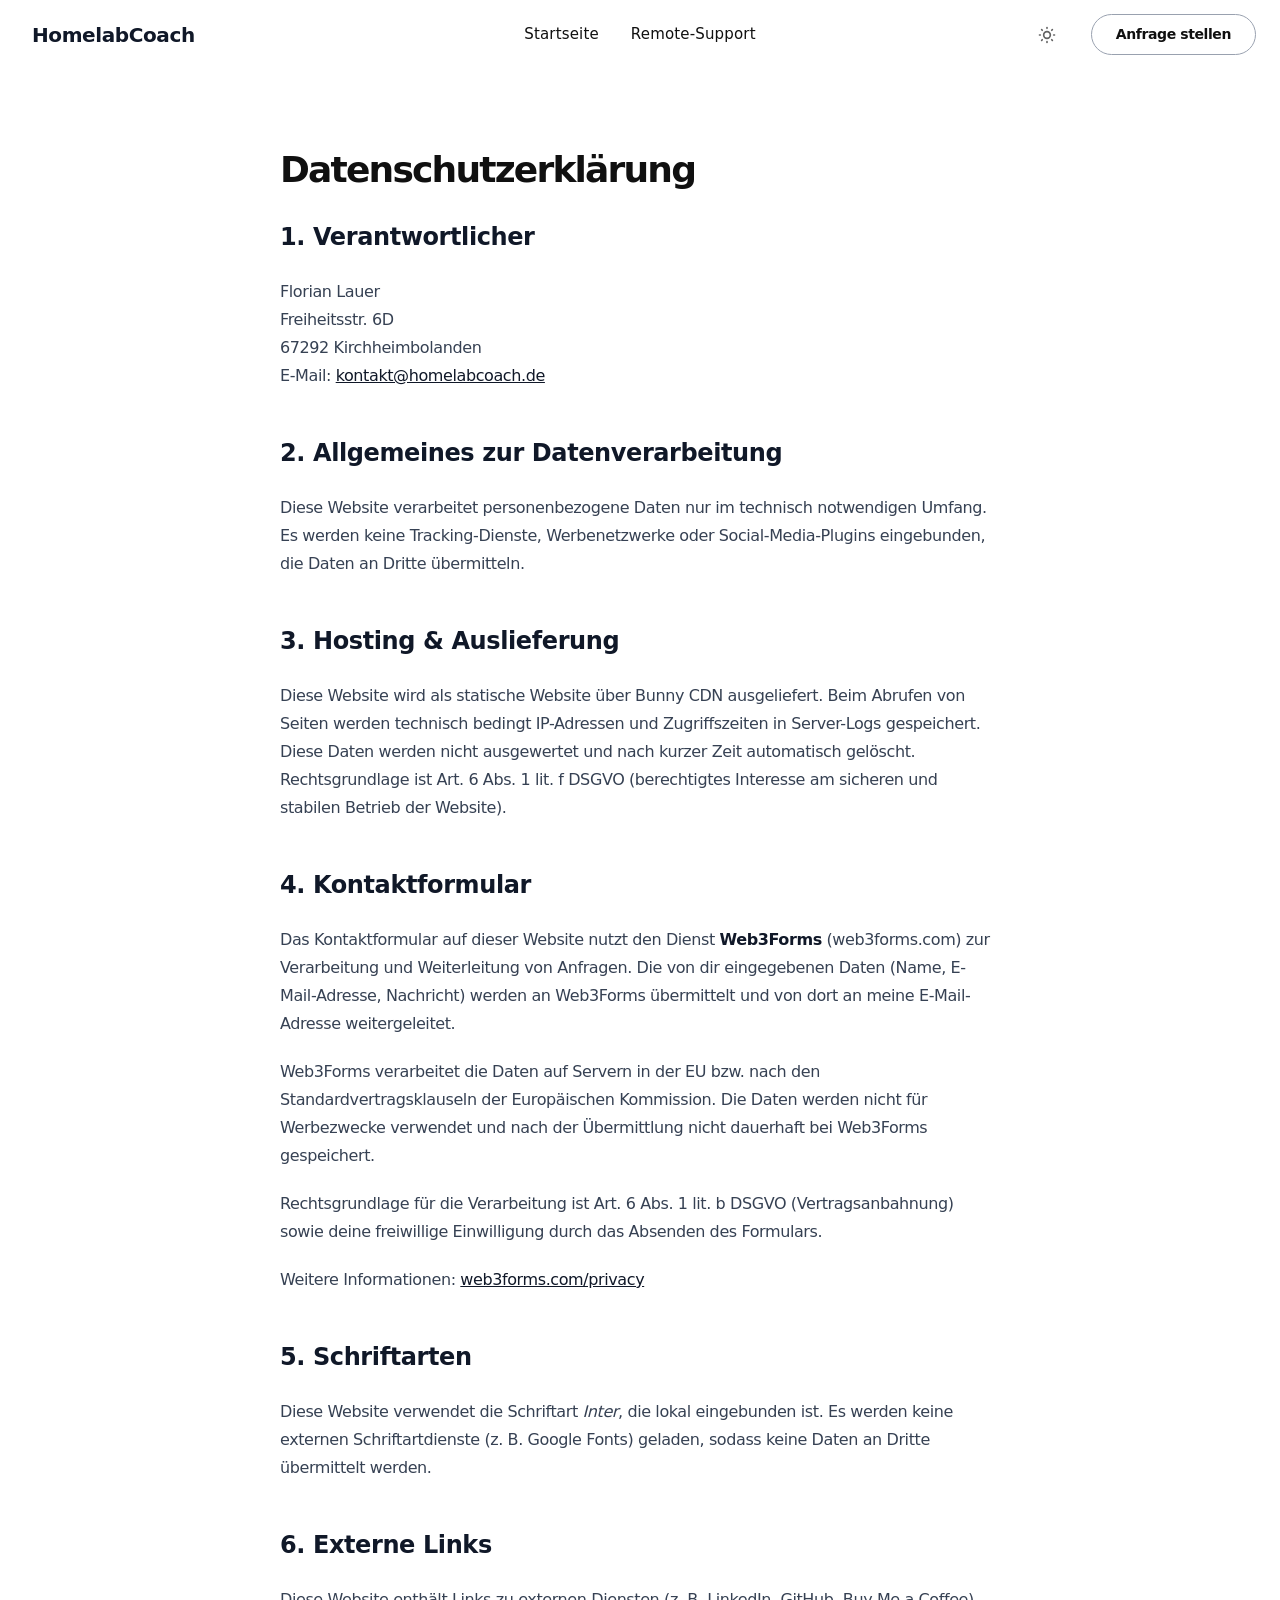
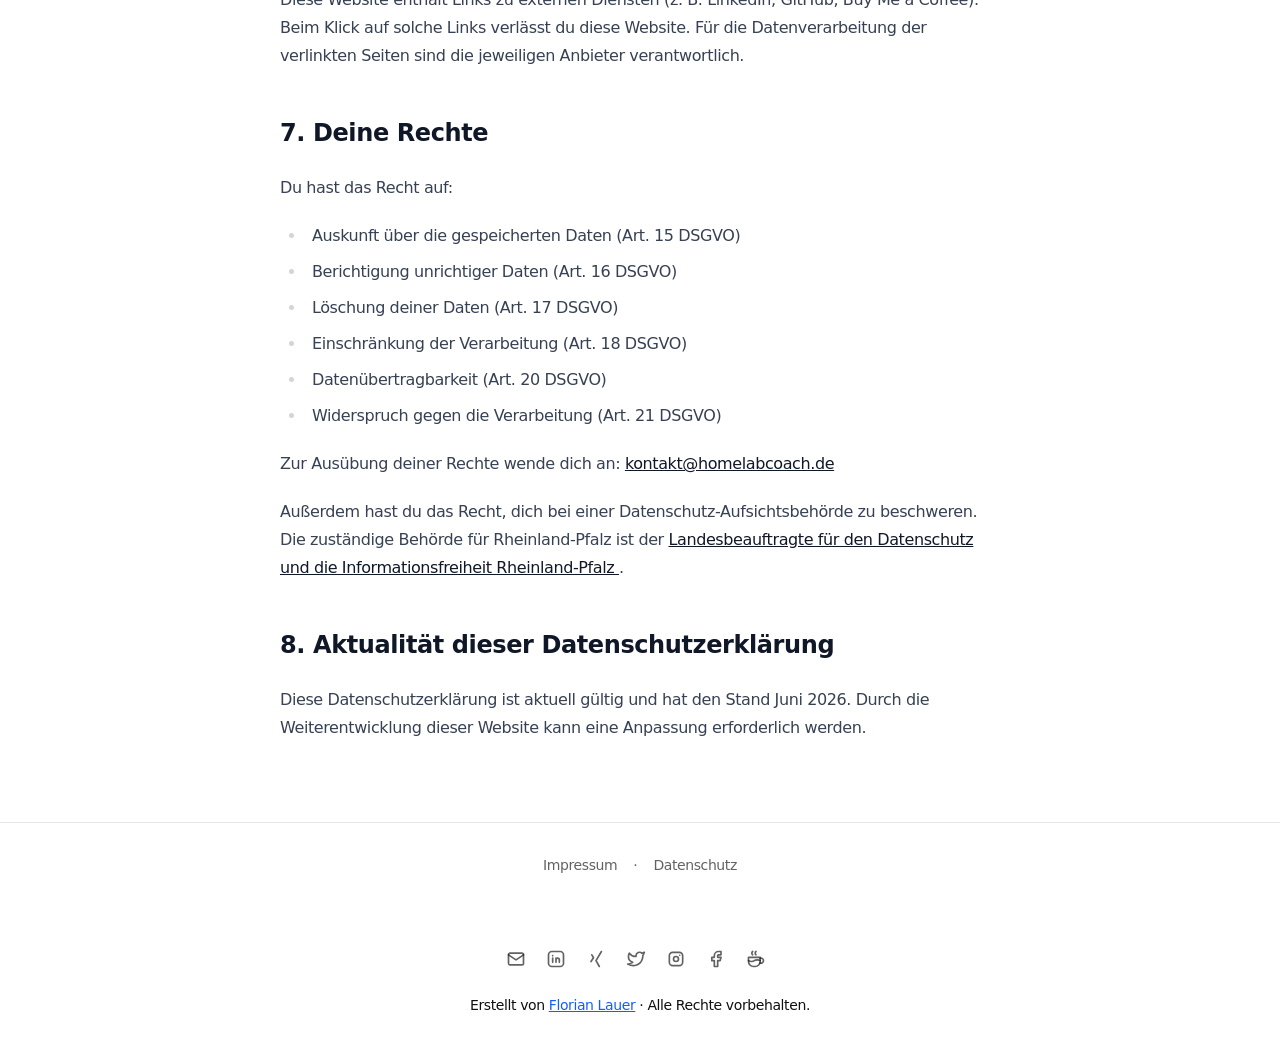
==== datenschutz/index.html @ 447ef3f2 "Preview build 2026-06-27 12:14" ====
<!DOCTYPE html><html class="2xl:text-[20px]" dir="ltr" lang="de"><head><meta charset="UTF-8"><meta content="width=device-width,initial-scale=1" name="viewport"><link href="/sitemap-index.xml" rel="sitemap"><link href="/_astro/favicon.CGiRCjPI.ico" rel="shortcut icon"><link href="/_astro/favicon.vp_fBu0c.svg" rel="icon" type="image/svg+xml"><link href="/_astro/favicon.vp_fBu0c.svg" rel="mask-icon" color="#8D46E7"><link href="/_astro/apple-touch-icon.DHIlG7dp.png" rel="apple-touch-icon" sizes="180x180"><style>:root{--cc-font-family:'Inter Variable',sans-serif;--cc-modal-border-radius:1rem;--cc-btn-border-radius:9999px;--cc-bg:#ffffff;--cc-primary-color:#111827;--cc-secondary-color:#6b7280;--cc-btn-primary-bg:rgb(1 97 239);--cc-btn-primary-color:#ffffff;--cc-btn-primary-border-color:rgb(1 97 239);--cc-btn-primary-hover-bg:rgb(1 78 190);--cc-btn-primary-hover-color:#ffffff;--cc-btn-primary-hover-border-color:rgb(1 78 190);--cc-separator-border-color:#e5e7eb;--cc-footer-bg:#f9fafb;--cc-footer-border-color:#e5e7eb}#cc-main.cc--darkmode{--cc-bg:rgb(15 23 42);--cc-primary-color:rgb(229 236 246);--cc-secondary-color:rgb(148 163 184);--cc-btn-primary-bg:rgb(1 97 239);--cc-btn-primary-color:#ffffff;--cc-btn-primary-border-color:rgb(1 97 239);--cc-btn-primary-hover-bg:rgb(1 78 190);--cc-btn-primary-hover-color:#ffffff;--cc-btn-primary-hover-border-color:rgb(1 78 190);--cc-separator-border-color:rgb(255 255 255 / 8%);--cc-footer-bg:rgb(9 15 29);--cc-footer-border-color:rgb(255 255 255 / 8%);--cc-footer-color:rgb(148 163 184)}#cc-main .cm{box-shadow:0 4px 32px rgb(0 0 0 / 20%);border:1px solid var(--cc-separator-border-color)}#cc-main .cm__title{font-weight:600;font-size:1rem}#cc-main .cm__desc{font-size:.875rem;line-height:1.6}#cc-main .cm__btn{font-weight:500;font-size:.875rem}:root{--aw-font-sans:'Inter Variable';--aw-font-serif:'Inter Variable';--aw-font-heading:'Inter Variable';--aw-color-primary:rgb(1 97 239);--aw-color-secondary:rgb(1 84 207);--aw-color-accent:rgb(109 40 217);--aw-color-text-heading:rgb(0 0 0);--aw-color-text-default:rgb(16 16 16);--aw-color-text-muted:rgb(16 16 16 / 66%);--aw-color-bg-page:rgb(255 255 255);--aw-color-bg-page-dark:rgb(3 6 32)}.dark{--aw-font-sans:'Inter Variable';--aw-font-serif:'Inter Variable';--aw-font-heading:'Inter Variable';--aw-color-primary:rgb(1 97 239);--aw-color-secondary:rgb(1 84 207);--aw-color-accent:rgb(109 40 217);--aw-color-text-heading:rgb(247, 248, 248);--aw-color-text-default:rgb(229 236 246);--aw-color-text-muted:rgb(229 236 246 / 66%);--aw-color-bg-page:rgb(3 6 32)}</style><script>!function(){const e="system";function t(e){"dark"===e?document.documentElement.classList.add("dark"):document.documentElement.classList.remove("dark");const t=document.querySelectorAll("[data-aw-toggle-color-scheme] > input");t&&t.length&&t.forEach(t=>{t.checked="dark"!==e})}e&&e.endsWith(":only")||(localStorage.theme,0)?t(e.replace(":only","")):"dark"===localStorage.theme||!("theme"in localStorage)&&window.matchMedia("(prefers-color-scheme: dark)").matches?t("dark"):t("light")}()</script><title>Datenschutzerklärung — HomelabCoach</title><link href="https://www.homelabcoach.de/datenschutz" rel="canonical"><meta content="Homelab-Beratung für Privatpersonen: Planung, Einrichtung und Problemlösung für dein privates Homelab – strukturiert, verständlich und ohne unnötigen Aufwand." name="description"><meta content="noindex, nofollow" name="robots"><meta content="Datenschutzerklärung" property="og:title"><meta content="website" property="og:type"><meta content="https://www.homelabcoach.de/_astro/default.CZ816Hke_Z20CwEO.jpg" property="og:image"><meta content="https://www.homelabcoach.de/datenschutz" property="og:url"><meta content="Homelab-Beratung für Privatpersonen: Planung, Einrichtung und Problemlösung für dein privates Homelab – strukturiert, verständlich und ohne unnötigen Aufwand." property="og:description"><meta content="de" property="og:locale"><meta content="HomelabCoach" property="og:site_name"><meta content="https://www.homelabcoach.de/_astro/default.CZ816Hke_Z20CwEO.jpg" property="og:image:url"><meta content="1200" property="og:image:width"><meta content="626" property="og:image:height"><meta content="Datenschutzerklärung" property="og:image:alt"><meta content="summary_large_image" name="twitter:card"><meta content="@LauerFlorian" name="twitter:site"><meta content="@LauerFlorian" name="twitter:creator"><script data-id id="ga-init">if(document.getElementById("ga-init").dataset.id){var d=document.getElementById("ga-init").dataset.id;window.dataLayer=window.dataLayer||[],window.gtag=function(){dataLayer.push(arguments)},window.gtag("js",new Date),window.gtag("config",d)}</script><link href="https://images.unsplash.com" rel="preconnect"><script type="text/plain" src="https://cloud.umami.is/script.js" data-category="analytics" data-website-id="YOUR_WEBSITE_ID" defer="defer"></script><meta content="true" name="astro-view-transitions-enabled"><meta content="swap" name="astro-view-transitions-fallback"><script type="module" src="/_astro/ClientRouter.astro_astro_type_script_index_0_lang.CAqDO0tx.js"></script><link href="/_astro/Layout.DCi9Wy-g.css" rel="stylesheet"><script type="module" src="/_astro/page.JYoqAuaC.js"></script></head><body class="antialiased bg-page text-default tracking-tight"><script type="module">function t(){const t=document.getElementById("cc-main");if(!t)return;const e=document.documentElement.classList.contains("dark");t.classList.toggle("cc--darkmode",e)}const c=new MutationObserver(t);c.observe(document.documentElement,{attributes:!0,attributeFilter:["class"]}),document.addEventListener("DOMContentLoaded",t)</script><header class="w-full mx-auto border-b border-gray-50/0 ease-in-out flex-none sticky top-0 transition-[opacity] z-40" data-aw-sticky-header="true" id="header"><div class="absolute inset-0"></div><div class="w-full mx-auto max-w-7xl md:grid md:grid-cols-3 md:items-center md:px-6 px-3 py-3 relative text-default"><div class="flex justify-between"><a href="/" class="items-center flex"><span class="dark:text-white font-bold md:text-xl ml-2 rtl:ml-0 rtl:mr-2 self-center text-2xl text-gray-900 whitespace-nowrap">HomelabCoach</span></a><div class="items-center flex md:hidden"><button aria-label="Toggle Menu" class="items-center flex flex-col cursor-pointer group h-12 justify-center rounded w-12" type="button" data-aw-toggle-menu><span class="sr-only">Toggle Menu</span> <span class="transition bg-black dark:bg-white duration-200 ease h-0.5 my-1 opacity-80 rounded-full transform w-6 group-[.expanded]:rotate-45 group-[.expanded]:translate-y-2.5" aria-hidden="true"></span> <span class="transition bg-black dark:bg-white duration-200 ease h-0.5 my-1 opacity-80 rounded-full transform w-6 group-[.expanded]:opacity-0" aria-hidden="true"></span> <span class="transition bg-black dark:bg-white duration-200 ease h-0.5 my-1 opacity-80 rounded-full transform w-6 group-[.expanded]:-rotate-45 group-[.expanded]:-translate-y-2.5" aria-hidden="true"></span></button></div></div><nav aria-label="Main navigation" class="items-center md:w-auto w-full hidden md:flex md:justify-self-center md:mx-5 md:overflow-visible overflow-x-hidden overflow-y-auto text-default"><ul class="flex flex-col font-medium md:flex-row md:justify-center md:self-center md:text-[0.9375rem] md:w-auto text-xl tracking-[0.01rem] w-full"><li class><a href="/" class="items-center flex dark:hover:text-white hover:text-link px-4 py-3 whitespace-nowrap">Startseite</a></li><li class><a href="/remotesupport" class="items-center flex dark:hover:text-white hover:text-link px-4 py-3 whitespace-nowrap">Remote-Support</a></li></ul></nav><div class="items-center md:w-auto w-full hidden md:flex bottom-0 fixed justify-end left-0 md:justify-self-end md:mb-0 md:p-0 md:self-center md:static p-3 rtl:left-auto rtl:right-0"><div class="items-center flex justify-between md:w-auto w-full"><div class="flex"><button aria-label="Toggle between Dark and Light mode" class="items-center dark:focus:ring-gray-700 dark:hover:bg-gray-700 dark:text-gray-400 focus:outline-none focus:ring-4 focus:ring-gray-200 hover:bg-gray-100 inline-flex p-2.5 rounded-lg text-muted text-sm" type="button" data-aw-toggle-color-scheme><svg class="w-6 h-6 md:h-5 md:inline-block md:w-5" data-icon="tabler:sun" height="1em" width="1em"><symbol id="ai:tabler:sun" viewBox="0 0 24 24"><path d="M8 12a4 4 0 1 0 8 0a4 4 0 1 0-8 0m-5 0h1m8-9v1m8 8h1m-9 8v1M5.6 5.6l.7.7m12.1-.7l-.7.7m0 11.4l.7.7m-12.1-.7l-.7.7" fill="none" stroke="currentColor" stroke-linecap="round" stroke-linejoin="round" stroke-width="2"/></symbol><use href="#ai:tabler:sun"></use></svg></button></div><span class="ml-4 rtl:ml-0 rtl:mr-4"><a href="/form" class="ml-2 btn-secondary font-semibold md:px-6 px-5.5 py-2.5 shadow-none text-sm w-auto">Anfrage stellen</a></span></div></div></div></header><main><section class="md:py-20 py-16"><div class="mx-auto px-4 sm:px-6 max-w-3xl"><h1 class="dark:text-white font-bold font-heading leading-tighter mb-8 text-4xl tracking-tighter">Datenschutzerklärung</h1><div class="dark:prose-invert max-w-none prose"><h2>1. Verantwortlicher</h2><p>Florian Lauer<br>Freiheitsstr. 6D<br>67292 Kirchheimbolanden<br>E-Mail: <a href="mailto:kontakt@homelabcoach.de">kontakt@homelabcoach.de</a></p><h2>2. Allgemeines zur Datenverarbeitung</h2><p>Diese Website verarbeitet personenbezogene Daten nur im technisch notwendigen Umfang. Es werden keine Tracking-Dienste, Werbenetzwerke oder Social-Media-Plugins eingebunden, die Daten an Dritte übermitteln.</p><h2>3. Hosting & Auslieferung</h2><p>Diese Website wird als statische Website über Bunny CDN ausgeliefert. Beim Abrufen von Seiten werden technisch bedingt IP-Adressen und Zugriffszeiten in Server-Logs gespeichert. Diese Daten werden nicht ausgewertet und nach kurzer Zeit automatisch gelöscht. Rechtsgrundlage ist Art. 6 Abs. 1 lit. f DSGVO (berechtigtes Interesse am sicheren und stabilen Betrieb der Website).</p><h2>4. Kontaktformular</h2><p>Das Kontaktformular auf dieser Website nutzt den Dienst <strong>Web3Forms</strong> (web3forms.com) zur Verarbeitung und Weiterleitung von Anfragen. Die von dir eingegebenen Daten (Name, E-Mail-Adresse, Nachricht) werden an Web3Forms übermittelt und von dort an meine E-Mail-Adresse weitergeleitet.</p><p>Web3Forms verarbeitet die Daten auf Servern in der EU bzw. nach den Standardvertragsklauseln der Europäischen Kommission. Die Daten werden nicht für Werbezwecke verwendet und nach der Übermittlung nicht dauerhaft bei Web3Forms gespeichert.</p><p>Rechtsgrundlage für die Verarbeitung ist Art. 6 Abs. 1 lit. b DSGVO (Vertragsanbahnung) sowie deine freiwillige Einwilligung durch das Absenden des Formulars.</p><p>Weitere Informationen: <a href="https://web3forms.com/privacy" rel="noopener" target="_blank">web3forms.com/privacy</a></p><h2>5. Schriftarten</h2><p>Diese Website verwendet die Schriftart <em>Inter</em>, die lokal eingebunden ist. Es werden keine externen Schriftartdienste (z. B. Google Fonts) geladen, sodass keine Daten an Dritte übermittelt werden.</p><h2>6. Externe Links</h2><p>Diese Website enthält Links zu externen Diensten (z. B. LinkedIn, GitHub, Buy Me a Coffee). Beim Klick auf solche Links verlässt du diese Website. Für die Datenverarbeitung der verlinkten Seiten sind die jeweiligen Anbieter verantwortlich.</p><h2>7. Deine Rechte</h2><p>Du hast das Recht auf:</p><ul><li>Auskunft über die gespeicherten Daten (Art. 15 DSGVO)</li><li>Berichtigung unrichtiger Daten (Art. 16 DSGVO)</li><li>Löschung deiner Daten (Art. 17 DSGVO)</li><li>Einschränkung der Verarbeitung (Art. 18 DSGVO)</li><li>Datenübertragbarkeit (Art. 20 DSGVO)</li><li>Widerspruch gegen die Verarbeitung (Art. 21 DSGVO)</li></ul><p>Zur Ausübung deiner Rechte wende dich an: <a href="mailto:kontakt@homelabcoach.de">kontakt@homelabcoach.de</a></p><p>Außerdem hast du das Recht, dich bei einer Datenschutz-Aufsichtsbehörde zu beschweren. Die zuständige Behörde für Rheinland-Pfalz ist der <a href="https://www.datenschutz.rlp.de" rel="noopener" target="_blank">Landesbeauftragte für den Datenschutz und die Informationsfreiheit Rheinland-Pfalz </a>.</p><h2>8. Aktualität dieser Datenschutzerklärung</h2><p>Diese Datenschutzerklärung ist aktuell gültig und hat den Stand Juni 2026. Durch die Weiterentwicklung dieser Website kann eine Anpassung erforderlich werden.</p></div></div></section></main><footer class="border-gray-200 border-t dark:border-slate-800 not-prose relative"><div class="absolute inset-0 dark:bg-dark pointer-events-none" aria-hidden="true"></div><div class="mx-auto max-w-7xl relative dark:text-slate-300 intersect-no-queue intersect-once intersect-quarter motion-safe:md:intersect:animate-fade motion-safe:md:opacity-0 px-4 sm:px-6"><div class="flex gap-4 justify-center py-8 text-sm"><a href="/impressum" class="text-muted dark:text-gray-400 duration-150 ease-in-out hover:text-gray-700 hover:underline transition">Impressum</a> <span class="text-muted">·</span><a href="/datenschutz" class="text-muted dark:text-gray-400 duration-150 ease-in-out hover:text-gray-700 hover:underline transition">Datenschutz</a></div><div class="items-center flex flex-col gap-4 md:py-8 py-6"><ul class="flex -ml-2"><li><a href="mailto:kontakt@homelabcoach.de" class="items-center dark:focus:ring-gray-700 dark:hover:bg-gray-700 dark:text-gray-400 focus:outline-none focus:ring-4 focus:ring-gray-200 hover:bg-gray-100 inline-flex p-2.5 rounded-lg text-muted text-sm" aria-label="E-Mail"><svg class="h-5 w-5" data-icon="tabler:mail" height="1em" width="1em"><symbol id="ai:tabler:mail" viewBox="0 0 24 24"><g fill="none" stroke="currentColor" stroke-linecap="round" stroke-linejoin="round" stroke-width="2"><path d="M3 7a2 2 0 0 1 2-2h14a2 2 0 0 1 2 2v10a2 2 0 0 1-2 2H5a2 2 0 0 1-2-2z"/><path d="m3 7l9 6l9-6"/></g></symbol><use href="#ai:tabler:mail"></use></svg></a></li><li><a href="https://www.linkedin.com/in/florian-lauer-549368309/" class="items-center dark:focus:ring-gray-700 dark:hover:bg-gray-700 dark:text-gray-400 focus:outline-none focus:ring-4 focus:ring-gray-200 hover:bg-gray-100 inline-flex p-2.5 rounded-lg text-muted text-sm" aria-label="LinkedIn"><svg class="h-5 w-5" data-icon="tabler:brand-linkedin" height="1em" width="1em"><symbol id="ai:tabler:brand-linkedin" viewBox="0 0 24 24"><g fill="none" stroke="currentColor" stroke-linecap="round" stroke-linejoin="round" stroke-width="2"><path d="M8 11v5m0-8v.01M12 16v-5m4 5v-3a2 2 0 1 0-4 0"/><path d="M3 7a4 4 0 0 1 4-4h10a4 4 0 0 1 4 4v10a4 4 0 0 1-4 4H7a4 4 0 0 1-4-4z"/></g></symbol><use href="#ai:tabler:brand-linkedin"></use></svg></a></li><li><a href="https://www.xing.com/profile/Florian_Lauer5" class="items-center dark:focus:ring-gray-700 dark:hover:bg-gray-700 dark:text-gray-400 focus:outline-none focus:ring-4 focus:ring-gray-200 hover:bg-gray-100 inline-flex p-2.5 rounded-lg text-muted text-sm" aria-label="XING"><svg class="h-5 w-5" data-icon="tabler:brand-xing" height="1em" width="1em"><symbol id="ai:tabler:brand-xing" viewBox="0 0 24 24"><path d="m16 21l-4-7l6.5-11M7 7l2 3.5L6 15" fill="none" stroke="currentColor" stroke-linecap="round" stroke-linejoin="round" stroke-width="2"/></symbol><use href="#ai:tabler:brand-xing"></use></svg></a></li><li><a href="https://twitter.com/LauerFlorian" class="items-center dark:focus:ring-gray-700 dark:hover:bg-gray-700 dark:text-gray-400 focus:outline-none focus:ring-4 focus:ring-gray-200 hover:bg-gray-100 inline-flex p-2.5 rounded-lg text-muted text-sm" aria-label="Twitter"><svg class="h-5 w-5" data-icon="tabler:brand-twitter" height="1em" width="1em"><symbol id="ai:tabler:brand-twitter" viewBox="0 0 24 24"><path d="M22 4.01c-1 .49-1.98.689-3 .99c-1.121-1.265-2.783-1.335-4.38-.737S11.977 6.323 12 8v1c-3.245.083-6.135-1.395-8-4c0 0-4.182 7.433 4 11c-1.872 1.247-3.739 2.088-6 2c3.308 1.803 6.913 2.423 10.034 1.517c3.58-1.04 6.522-3.723 7.651-7.742a13.8 13.8 0 0 0 .497-3.753c0-.249 1.51-2.772 1.818-4.013z" fill="none" stroke="currentColor" stroke-linecap="round" stroke-linejoin="round" stroke-width="2"/></symbol><use href="#ai:tabler:brand-twitter"></use></svg></a></li><li><a href="https://www.instagram.com/flo_lauer/" class="items-center dark:focus:ring-gray-700 dark:hover:bg-gray-700 dark:text-gray-400 focus:outline-none focus:ring-4 focus:ring-gray-200 hover:bg-gray-100 inline-flex p-2.5 rounded-lg text-muted text-sm" aria-label="Instagram"><svg class="h-5 w-5" data-icon="tabler:brand-instagram" height="1em" width="1em"><symbol id="ai:tabler:brand-instagram" viewBox="0 0 24 24"><g fill="none" stroke="currentColor" stroke-linecap="round" stroke-linejoin="round" stroke-width="2"><path d="M4 8a4 4 0 0 1 4-4h8a4 4 0 0 1 4 4v8a4 4 0 0 1-4 4H8a4 4 0 0 1-4-4z"/><path d="M9 12a3 3 0 1 0 6 0a3 3 0 0 0-6 0m7.5-4.5v.01"/></g></symbol><use href="#ai:tabler:brand-instagram"></use></svg></a></li><li><a href="https://www.facebook.com/Flo.Lauer/" class="items-center dark:focus:ring-gray-700 dark:hover:bg-gray-700 dark:text-gray-400 focus:outline-none focus:ring-4 focus:ring-gray-200 hover:bg-gray-100 inline-flex p-2.5 rounded-lg text-muted text-sm" aria-label="Facebook"><svg class="h-5 w-5" data-icon="tabler:brand-facebook" height="1em" width="1em"><symbol id="ai:tabler:brand-facebook" viewBox="0 0 24 24"><path d="M7 10v4h3v7h4v-7h3l1-4h-4V8a1 1 0 0 1 1-1h3V3h-3a5 5 0 0 0-5 5v2z" fill="none" stroke="currentColor" stroke-linecap="round" stroke-linejoin="round" stroke-width="2"/></symbol><use href="#ai:tabler:brand-facebook"></use></svg></a></li><li><a href="https://www.buymeacoffee.com/florianlauer" class="items-center dark:focus:ring-gray-700 dark:hover:bg-gray-700 dark:text-gray-400 focus:outline-none focus:ring-4 focus:ring-gray-200 hover:bg-gray-100 inline-flex p-2.5 rounded-lg text-muted text-sm" aria-label="Buy me a Coffee"><svg class="h-5 w-5" data-icon="tabler:coffee" height="1em" width="1em"><symbol id="ai:tabler:coffee" viewBox="0 0 24 24"><g fill="none" stroke="currentColor" stroke-linecap="round" stroke-linejoin="round" stroke-width="2"><path d="M3 14c.83.642 2.077 1.017 3.5 1c1.423.017 2.67-.358 3.5-1s2.077-1.017 3.5-1c1.423-.017 2.67.358 3.5 1M8 3a2.4 2.4 0 0 0-1 2a2.4 2.4 0 0 0 1 2m4-4a2.4 2.4 0 0 0-1 2a2.4 2.4 0 0 0 1 2"/><path d="M3 10h14v5a6 6 0 0 1-6 6H9a6 6 0 0 1-6-6z"/><path d="M16.746 16.726a3 3 0 1 0 .252-5.555"/></g></symbol><use href="#ai:tabler:coffee"></use></svg></a></li></ul><div class="dark:text-muted text-center text-sm">Erstellt von <a href="https://www.laitco.de" class="dark:text-muted text-blue-600 underline" rel="noopener" target="_blank">Florian Lauer</a> · Alle Rechte vorbehalten.</div></div></div></footer><script>!function(){const e="system";if(window.basic_script)return;function t(e){"dark"===e?document.documentElement.classList.add("dark"):document.documentElement.classList.remove("dark")}window.basic_script=!0;const a=function(){e&&e.endsWith(":only")||(localStorage.theme,0)?t(e.replace(":only","")):"dark"===localStorage.theme||!("theme"in localStorage)&&window.matchMedia("(prefers-color-scheme: dark)").matches?t("dark"):t("light")};function d(e,t,a){const d="string"==typeof e?document.querySelectorAll(e):e;d&&d.length&&d.forEach(e=>{e.addEventListener(t,t=>a(t,e),!1)})}a();const o=function(){let t=window.scrollY,a=!0;d("#header nav","click",function(){document.querySelector("[data-aw-toggle-menu]")?.classList.remove("expanded"),document.body.classList.remove("overflow-hidden"),document.getElementById("header")?.classList.remove("h-screen"),document.getElementById("header")?.classList.remove("expanded"),document.getElementById("header")?.classList.remove("bg-page"),document.querySelector("#header nav")?.classList.add("hidden"),document.querySelector("#header > div > div:last-child")?.classList.add("hidden")}),d("[data-aw-toggle-menu]","click",function(e,t){t.classList.toggle("expanded"),document.body.classList.toggle("overflow-hidden"),document.getElementById("header")?.classList.toggle("h-screen"),document.getElementById("header")?.classList.toggle("expanded"),document.getElementById("header")?.classList.toggle("bg-page"),document.querySelector("#header nav")?.classList.toggle("hidden"),document.querySelector("#header > div > div:last-child")?.classList.toggle("hidden")}),d("[data-aw-toggle-color-scheme]","click",function(){e.endsWith(":only")||(Observer.removeAnimationDelay(),document.documentElement.classList.toggle("dark"),localStorage.theme=document.documentElement.classList.contains("dark")?"dark":"light")}),d("[data-aw-social-share]","click",function(e,t){const a=t.getAttribute("data-aw-social-share"),d=encodeURIComponent(t.getAttribute("data-aw-url")),o=encodeURIComponent(t.getAttribute("data-aw-text"));let n;switch(a){case"facebook":n=`https://www.facebook.com/sharer.php?u=${d}`;break;case"twitter":n=`https://twitter.com/intent/tweet?url=${d}&text=${o}`;break;case"linkedin":n=`https://www.linkedin.com/shareArticle?mini=true&url=${d}&title=${o}`;break;case"whatsapp":n=`https://wa.me/?text=${o}%20${d}`;break;case"mail":n=`mailto:?subject=%22${o}%22&body=${o}%20${d}`;break;default:return}const c=document.createElement("a");c.target="_blank",c.href=n,c.click()});function o(){const e=document.querySelector("#header[data-aw-sticky-header]");e&&(t>60&&!e.classList.contains("scroll")?e.classList.add("scroll"):t<=60&&e.classList.contains("scroll")&&e.classList.remove("scroll"),a=!1)}window.matchMedia("(max-width: 767px)").addEventListener("change",function(){document.querySelector("[data-aw-toggle-menu]")?.classList.remove("expanded"),document.body.classList.remove("overflow-hidden"),document.getElementById("header")?.classList.remove("h-screen"),document.getElementById("header")?.classList.remove("expanded"),document.getElementById("header")?.classList.remove("bg-page"),document.querySelector("#header nav")?.classList.add("hidden"),document.querySelector("#header > div > div:last-child")?.classList.add("hidden")}),o(),d([document],"scroll",function(){t=window.scrollY,a||(window.requestAnimationFrame(()=>{o()}),a=!0)})},n=function(){document.documentElement.classList.add("motion-safe:scroll-smooth");const e=document.querySelector("[data-aw-toggle-menu]");e&&e.classList.remove("expanded"),document.body.classList.remove("overflow-hidden"),document.getElementById("header")?.classList.remove("h-screen"),document.getElementById("header")?.classList.remove("expanded"),document.querySelector("#header nav")?.classList.add("hidden")};window.onload=o,window.onpageshow=n,document.addEventListener("astro:after-swap",()=>{a(),o(),n()})}()</script><script>const Observer={observer:null,delayBetweenAnimations:100,animationCounter:0,elements:null,start(t){this.observer&&this.observer.disconnect(),this.animationCounter=0;this.elements=Array.from(document.querySelectorAll(['[class*=" intersect:"]','[class*=":intersect:"]','[class^="intersect:"]','[class="intersect"]','[class*=" intersect "]','[class^="intersect "]','[class$=" intersect"]'].join(",")));if(this.elements.forEach(t=>{var e;t.setAttribute("no-intersect",""),t._intersectionThreshold=(e=t).classList.contains("intersect-full")?.99:e.classList.contains("intersect-half")?.5:e.classList.contains("intersect-quarter")?.25:0}),t){const t=window.innerHeight;this.elements.forEach(e=>{const s=e.getBoundingClientRect();s.top<t&&s.bottom>0&&(e.removeAttribute("no-intersect"),e.setAttribute("data-animated","true"),e.style.animationDuration="0s")})}this.observer=new IntersectionObserver(t=>{t.forEach(t=>{requestAnimationFrame(()=>{const e=t.target,s=t.intersectionRatio,n=e._intersectionThreshold;if(e.classList.contains("intersect-no-queue"))t.isIntersecting?(e.removeAttribute("no-intersect"),e.classList.contains("intersect-once")&&this.observer.unobserve(e)):e.setAttribute("no-intersect","");else if(s>=n){if(!e.hasAttribute("data-animated")){e.removeAttribute("no-intersect"),e.setAttribute("data-animated","true"),e.style.animationDuration="";const t=this.animationCounter*this.delayBetweenAnimations;this.animationCounter++,e.style.transitionDelay=`${t}ms`,e.style.animationDelay=`${t}ms`,e.classList.contains("intersect-once")&&this.observer.unobserve(e)}}else e.setAttribute("no-intersect",""),e.removeAttribute("data-animated"),e.style.transitionDelay="",e.style.animationDelay="",e.style.animationDuration="",this.animationCounter=0})})},{threshold:[0,.25,.5,.99]}),this.elements.forEach(t=>{t.hasAttribute("data-animated")||this.observer.observe(t)})},removeAnimationDelay(){this.elements.forEach(t=>{"true"===t.getAttribute("data-animated")&&(t.style.transitionDelay="",t.style.animationDelay="")})}};Observer.start(!1),document.addEventListener("astro:after-swap",()=>{Observer.start(!0)})</script></body></html>
---- _astro/Layout.DCi9Wy-g.css ----
#cc-main{background:0 0;color:var(--cc-primary-color);font-family:var(--cc-font-family);font-size:16px;font-weight:400;-webkit-font-smoothing:antialiased;-moz-osx-font-smoothing:grayscale;line-height:1.15;position:relative;text-rendering:optimizeLegibility;-webkit-text-size-adjust:100%;position:fixed;z-index:var(--cc-z-index)}#cc-main :after,#cc-main :before,#cc-main a,#cc-main button,#cc-main div,#cc-main h2,#cc-main input,#cc-main p,#cc-main span{all:unset;box-sizing:border-box}#cc-main .pm__badge,#cc-main button{all:initial;box-sizing:border-box;color:unset;visibility:unset}#cc-main .pm__badge,#cc-main a,#cc-main button,#cc-main input{-webkit-appearance:none;appearance:none;cursor:pointer;font-family:inherit;font-size:100%;line-height:normal;margin:0;outline:revert;outline-offset:2px;overflow:hidden}#cc-main table,#cc-main tbody,#cc-main td,#cc-main th,#cc-main thead,#cc-main tr{all:revert;color:inherit;font-family:inherit;font-size:inherit;font-weight:inherit}:root{--cc-font-family:-apple-system,BlinkMacSystemFont,"Segoe UI",Roboto,Helvetica,Arial,sans-serif,"Apple Color Emoji","Segoe UI Emoji","Segoe UI Symbol";--cc-modal-border-radius:.5rem;--cc-btn-border-radius:.4rem;--cc-modal-transition-duration:.25s;--cc-link-color:var(--cc-btn-primary-bg);--cc-modal-margin:1rem;--cc-z-index:2147483647;--cc-bg:#fff;--cc-primary-color:#2c2f31;--cc-secondary-color:#5e6266;--cc-btn-primary-bg:#30363c;--cc-btn-primary-color:#fff;--cc-btn-primary-border-color:var(--cc-btn-primary-bg);--cc-btn-primary-hover-bg:#000;--cc-btn-primary-hover-color:#fff;--cc-btn-primary-hover-border-color:var(--cc-btn-primary-hover-bg);--cc-btn-secondary-bg:#eaeff2;--cc-btn-secondary-color:var(--cc-primary-color);--cc-btn-secondary-border-color:var(--cc-btn-secondary-bg);--cc-btn-secondary-hover-bg:#d4dae0;--cc-btn-secondary-hover-color:#000;--cc-btn-secondary-hover-border-color:#d4dae0;--cc-separator-border-color:#f0f4f7;--cc-toggle-on-bg:var(--cc-btn-primary-bg);--cc-toggle-off-bg:#667481;--cc-toggle-on-knob-bg:#fff;--cc-toggle-off-knob-bg:var(--cc-toggle-on-knob-bg);--cc-toggle-enabled-icon-color:var(--cc-bg);--cc-toggle-disabled-icon-color:var(--cc-bg);--cc-toggle-readonly-bg:#d5dee2;--cc-toggle-readonly-knob-bg:#fff;--cc-toggle-readonly-knob-icon-color:var(--cc-toggle-readonly-bg);--cc-section-category-border:var(--cc-cookie-category-block-bg);--cc-cookie-category-block-bg:#f0f4f7;--cc-cookie-category-block-border:#f0f4f7;--cc-cookie-category-block-hover-bg:#e9eff4;--cc-cookie-category-block-hover-border:#e9eff4;--cc-cookie-category-expanded-block-bg:transparent;--cc-cookie-category-expanded-block-hover-bg:#dee4e9;--cc-overlay-bg:rgba(0,0,0,.65);--cc-webkit-scrollbar-bg:var(--cc-section-category-border);--cc-webkit-scrollbar-hover-bg:var(--cc-btn-primary-hover-bg);--cc-footer-bg:var(--cc-btn-secondary-bg);--cc-footer-color:var(--cc-secondary-color);--cc-footer-border-color:#e4eaed;--cc-pm-toggle-border-radius:4em}#cc-main.cc--rtl{direction:rtl}#cc-main .cm__title,#cc-main a,#cc-main b,#cc-main em,#cc-main strong{font-weight:600}#cc-main button>span{pointer-events:none}#cc-main .cc__link,#cc-main a{background-image:linear-gradient(currentColor,currentColor);background-position:0 100%;background-repeat:no-repeat;background-size:0 1px;font-weight:600;position:relative;transition:background-size .25s,color .25s ease}#cc-main .cc__link:hover,#cc-main a:hover{background-size:100% 1px;color:var(--cc-primary-color)}#cc-main .cc__link{color:var(--cc-link-color)}#cc-main .cm__desc,#cc-main .pm__body{overscroll-behavior:auto contain;scrollbar-width:thin}@media screen and (min-width:640px){#cc-main ::-webkit-scrollbar,#cc-main ::-webkit-scrollbar-thumb,#cc-main ::-webkit-scrollbar-track{all:revert}#cc-main ::-webkit-scrollbar-thumb{-webkit-background-clip:padding-box;background-clip:padding-box;background:var(--cc-toggle-readonly-bg);border:.25rem solid var(--cc-bg);border-radius:1rem}#cc-main ::-webkit-scrollbar-thumb:hover{background:var(--cc-toggle-off-bg)}#cc-main ::-webkit-scrollbar{background:0 0;width:12px}}html.disable--interaction.show--consent,html.disable--interaction.show--consent body{height:auto!important;overflow:hidden!important}@media (prefers-reduced-motion){#cc-main{--cc-modal-transition-duration:0s}}.cc--darkmode{--cc-bg:#161a1c;--cc-primary-color:#ebf3f6;--cc-secondary-color:#aebbc5;--cc-btn-primary-bg:#c2d0e0;--cc-btn-primary-color:var(--cc-bg);--cc-btn-primary-border-color:var(--cc-btn-primary-bg);--cc-btn-primary-hover-bg:#98a7b6;--cc-btn-primary-hover-color:#000;--cc-btn-primary-hover-border-color:var(--cc-btn-primary-hover-bg);--cc-btn-secondary-bg:#242c31;--cc-btn-secondary-color:var(--cc-primary-color);--cc-btn-secondary-border-color:var(--cc-btn-secondary-bg);--cc-btn-secondary-hover-bg:#353d43;--cc-btn-secondary-hover-color:#fff;--cc-btn-secondary-hover-border-color:var(--cc-btn-secondary-hover-bg);--cc-separator-border-color:#222a30;--cc-toggle-on-bg:var(--cc-btn-primary-bg);--cc-toggle-off-bg:#525f6b;--cc-toggle-on-knob-bg:var(--cc-btn-primary-color);--cc-toggle-off-knob-bg:var(--cc-btn-primary-color);--cc-toggle-enabled-icon-color:var(--cc-btn-primary-color);--cc-toggle-disabled-icon-color:var(--cc-btn-primary-color);--cc-toggle-readonly-bg:#343e45;--cc-toggle-readonly-knob-bg:#5f6b72;--cc-toggle-readonly-knob-icon-color:var(--cc-toggle-readonly-bg);--cc-section-category-border:#1e2428;--cc-cookie-category-block-bg:#1e2428;--cc-cookie-category-block-border:var(--cc-section-category-border);--cc-cookie-category-block-hover-bg:#242c31;--cc-cookie-category-block-hover-border:#232a2f;--cc-cookie-category-expanded-block-bg:transparent;--cc-cookie-category-expanded-block-hover-bg:var(--cc-toggle-readonly-bg);--cc-overlay-bg:rgba(0,0,0,.65);--cc-webkit-scrollbar-bg:var(--cc-section-category-border);--cc-webkit-scrollbar-hover-bg:var(--cc-btn-primary-hover-bg);--cc-footer-bg:#0c0e0f;--cc-footer-color:var(--cc-secondary-color);--cc-footer-border-color:#060809}.cc--darkmode #cc-main{color-scheme:dark}#cc-main .cm{background:var(--cc-bg);border-radius:var(--cc-modal-border-radius);box-shadow:0 .625em 1.875em #0000024d;display:flex;flex-direction:column;max-width:24rem;opacity:0;overflow:hidden;position:fixed;transform:translateY(1.6em);visibility:hidden;z-index:1}#cc-main .cm--top{top:var(--cc-modal-margin)}#cc-main .cm--middle{top:50%;transform:translateY(calc(-50% + 1.6em))}#cc-main .cm--bottom{bottom:var(--cc-modal-margin)}#cc-main .cm--center{left:var(--cc-modal-margin);margin:0 auto;right:var(--cc-modal-margin);width:unset}#cc-main .cm--left{left:var(--cc-modal-margin);margin-right:var(--cc-modal-margin)}#cc-main .cm--right{margin-left:var(--cc-modal-margin);right:var(--cc-modal-margin)}#cc-main .cm__body{display:flex;flex-direction:column;justify-content:space-between;position:relative}#cc-main .cm__btns,#cc-main .cm__links{padding:1rem 1.3rem;width:unset}#cc-main .cm__texts{display:flex;flex:1;flex-direction:column;justify-content:center;padding:1rem 0 0}#cc-main .cm__desc,#cc-main .cm__title{padding:0 1.3rem}#cc-main .cm__title{font-size:1.05em}#cc-main .cm__title+.cm__desc{margin-top:1.1em}#cc-main .cm__desc{color:var(--cc-secondary-color);font-size:.9em;line-height:1.5;max-height:40vh;overflow-x:visible;overflow-y:auto;padding-bottom:1em}#cc-main .cm__btns{border-top:1px solid var(--cc-separator-border-color);display:flex;flex-direction:column;justify-content:center}#cc-main .cm__btn-group{display:grid;grid-auto-columns:minmax(0,1fr)}#cc-main .cm__btn+.cm__btn,#cc-main .cm__btn-group+.cm__btn-group{margin-top:.375rem}#cc-main .cm--flip .cm__btn+.cm__btn,#cc-main .cm--flip .cm__btn-group+.cm__btn-group{margin-bottom:.375rem;margin-top:0}#cc-main .cm--inline .cm__btn+.cm__btn{margin-left:.375rem;margin-top:0}#cc-main .cm--inline.cm--flip .cm__btn+.cm__btn{margin-bottom:0;margin-left:0;margin-right:.375rem}#cc-main .cm--inline.cm--flip .cm__btn-group+.cm__btn-group{margin-bottom:.375rem;margin-right:0}#cc-main .cm--wide .cm__btn+.cm__btn,#cc-main .cm--wide .cm__btn-group+.cm__btn-group{margin-left:.375rem;margin-top:0}#cc-main .cm--wide.cm--flip .cm__btn+.cm__btn,#cc-main .cm--wide.cm--flip .cm__btn-group+.cm__btn-group{margin-bottom:0;margin-right:.375rem}#cc-main .cm--bar:not(.cm--inline) .cm__btn-group--uneven,#cc-main .cm--wide .cm__btn-group--uneven{display:flex;flex:1;justify-content:space-between}#cc-main .cm--bar:not(.cm--inline).cm--flip .cm__btn-group--uneven,#cc-main .cm--wide.cm--flip .cm__btn-group--uneven{flex-direction:row-reverse}#cc-main .cm__btn{background:var(--cc-btn-primary-bg);border:1px solid var(--cc-btn-primary-border-color);border-radius:var(--cc-btn-border-radius);color:var(--cc-btn-primary-color);font-size:.82em;font-weight:600;min-height:42px;padding:.5em 1em;text-align:center}#cc-main .cm__btn:hover{background:var(--cc-btn-primary-hover-bg);border-color:var(--cc-btn-primary-hover-border-color);color:var(--cc-btn-primary-hover-color)}#cc-main .cm__btn--secondary{background:var(--cc-btn-secondary-bg);border-color:var(--cc-btn-secondary-border-color);color:var(--cc-btn-secondary-color)}#cc-main .cm__btn--secondary:hover{background:var(--cc-btn-secondary-hover-bg);border-color:var(--cc-btn-secondary-hover-border-color);color:var(--cc-btn-secondary-hover-color)}#cc-main .cm__btn--close{border-radius:0;border-bottom-left-radius:var(--cc-btn-border-radius);border-right:none;border-top:none;display:none;font-size:1em;height:42px;min-width:auto!important;overflow:hidden;padding:0!important;position:absolute;right:0;top:0;width:42px}#cc-main .cm__btn--close svg{stroke:var(--cc-btn-primary-color);transform:scale(.5);transition:stroke .15s ease}#cc-main .cm__btn--close:hover svg{stroke:var(--cc-btn-primary-hover-color)}#cc-main .cm__btn--close.cm__btn--secondary svg{stroke:var(--cc-btn-secondary-color)}#cc-main .cm__btn--close.cm__btn--secondary:hover svg{stroke:var(--cc-btn-secondary-hover-color)}#cc-main .cm__btn--close+.cm__texts .cm__title{padding-right:3rem}#cc-main .cm--inline .cm__btn-group{grid-auto-flow:column}#cc-main .cm__footer{background:var(--cc-footer-bg);border-top:1px solid var(--cc-footer-border-color);color:var(--cc-footer-color);padding:.4em 0 .5em}#cc-main .cm__links{display:flex;flex-direction:row;padding-bottom:0;padding-top:0}#cc-main .cm__link-group{display:flex;flex-direction:row;font-size:.8em;width:100%}#cc-main .cm__link-group>*+*{margin-left:1.3rem}#cc-main .cm--flip .cm__btn:last-child{grid-row:1}#cc-main .cm--inline.cm--flip .cm__btn:last-child{grid-column:1}#cc-main .cm--box .cm__btn--close{display:block}#cc-main .cm--box.cm--flip .cm__btns{flex-direction:column-reverse}#cc-main .cm--box.cm--wide{max-width:36em}#cc-main .cm--box.cm--wide .cm__btns{flex-direction:row;justify-content:space-between}#cc-main .cm--box.cm--wide .cm__btn-group{grid-auto-flow:column}#cc-main .cm--box.cm--wide .cm__btn{min-width:120px;padding-left:1.8em;padding-right:1.8em}#cc-main .cm--box.cm--wide.cm--flip .cm__btns{flex-direction:row-reverse}#cc-main .cm--box.cm--wide.cm--flip .cm__btn:last-child{grid-column:1}#cc-main .cm--cloud{max-width:54em;width:unset}#cc-main .cm--cloud .cm__body{flex-direction:row}#cc-main .cm--cloud .cm__texts{flex:1}#cc-main .cm--cloud .cm__desc{max-height:9.4em}#cc-main .cm--cloud .cm__btns{border-left:1px solid var(--cc-separator-border-color);border-top:none;max-width:23em}#cc-main .cm--cloud .cm__btn-group{flex-direction:column}#cc-main .cm--cloud .cm__btn{min-width:19em}#cc-main .cm--cloud.cm--flip .cm__btn-group,#cc-main .cm--cloud.cm--flip .cm__btns{flex-direction:column-reverse}#cc-main .cm--cloud.cm--inline .cm__btn-group{flex-direction:row}#cc-main .cm--cloud.cm--inline .cm__btn{min-width:10em}#cc-main .cm--cloud.cm--inline.cm--flip .cm__btn-group{flex-direction:row-reverse}#cc-main .cm--bar{border-radius:0;left:0;margin:0;max-width:unset;opacity:1;right:0;transform:translateY(0);width:100vw;--cc-modal-transition-duration:.35s}#cc-main .cm--bar.cm--top{top:0;transform:translateY(-100%)}#cc-main .cm--bar.cm--bottom{bottom:0;transform:translateY(100%)}#cc-main .cm--bar .cm__body,#cc-main .cm--bar .cm__links{margin:0 auto;max-width:55em;width:100%}#cc-main .cm--bar .cm__body{padding:.5em 0 .9em}#cc-main .cm--bar .cm__btns{border-top:none;flex-direction:row;justify-content:space-between}#cc-main .cm--bar .cm__btn-group{grid-auto-flow:column}#cc-main .cm--bar:not(.cm--inline) .cm__btn+.cm__btn,#cc-main .cm--bar:not(.cm--inline) .cm__btn-group+.cm__btn-group{margin-left:.375rem;margin-top:0}#cc-main .cm--bar .cm__btn{min-width:120px;padding-left:2em;padding-right:2em}#cc-main .cm--bar.cm--flip:not(.cm--inline) .cm__btn+.cm__btn,#cc-main .cm--bar.cm--flip:not(.cm--inline) .cm__btn-group+.cm__btn-group{margin-bottom:0;margin-left:0;margin-right:.375rem}#cc-main .cm--bar.cm--flip .cm__btns{flex-direction:row-reverse}#cc-main .cm--bar.cm--flip .cm__btn:last-child{grid-column:1}#cc-main .cm--bar.cm--inline .cm__body,#cc-main .cm--bar.cm--inline .cm__links{max-width:74em}#cc-main .cm--bar.cm--inline .cm__body{flex-direction:row;padding:0}#cc-main .cm--bar.cm--inline .cm__btns{flex-direction:column;justify-content:center;max-width:23em}#cc-main .cm--bar.cm--inline.cm--flip .cm__btns{flex-direction:column-reverse}#cc-main .cc--anim .cm,#cc-main .cc--anim.cm-wrapper:before{transition:opacity var(--cc-modal-transition-duration) ease,visibility var(--cc-modal-transition-duration) ease,transform var(--cc-modal-transition-duration) ease}#cc-main .cc--anim .cm__btn,#cc-main .cc--anim .cm__close{transition:background-color .15s ease,border-color .15s ease,color .15s ease}.disable--interaction #cc-main .cm-wrapper:before{background:var(--cc-overlay-bg);content:"";inset:0;opacity:0;position:fixed;visibility:hidden;z-index:0}.show--consent #cc-main .cc--anim .cm{opacity:1;transform:translateY(0);visibility:visible!important}.show--consent #cc-main .cc--anim .cm--middle{transform:translateY(-50%)}.show--consent #cc-main .cc--anim .cm--bar{transform:translateY(0)}.show--consent #cc-main .cc--anim.cm-wrapper:before{opacity:1;visibility:visible}#cc-main.cc--rtl .cm__btn--close{border-bottom-left-radius:unset;border-bottom-right-radius:var(--cc-btn-border-radius);left:0;right:unset}#cc-main.cc--rtl .cm__btn--close+.cm__texts .cm__title{padding-left:3rem!important;padding-right:1.3rem}#cc-main.cc--rtl .cm--inline .cm__btn+.cm__btn{margin-left:0;margin-right:.375rem}#cc-main.cc--rtl .cm--inline.cm--flip .cm__btn+.cm__btn{margin-left:.375rem;margin-right:0}#cc-main.cc--rtl .cm:not(.cm--inline).cm--bar .cm__btn+.cm__btn,#cc-main.cc--rtl .cm:not(.cm--inline).cm--bar .cm__btn-group+.cm__btn-group,#cc-main.cc--rtl .cm:not(.cm--inline).cm--wide .cm__btn+.cm__btn,#cc-main.cc--rtl .cm:not(.cm--inline).cm--wide .cm__btn-group+.cm__btn-group{margin-left:0;margin-right:.375rem}#cc-main.cc--rtl .cm:not(.cm--inline).cm--bar.cm--flip .cm__btn+.cm__btn,#cc-main.cc--rtl .cm:not(.cm--inline).cm--wide.cm--flip .cm__btn+.cm__btn{margin-left:.375rem;margin-right:0}#cc-main.cc--rtl .cm__link-group>*+*{margin-left:0;margin-right:1.3rem}@media screen and (max-width:640px){#cc-main{--cc-modal-margin:.5em}#cc-main .cm{max-width:none!important;width:auto!important}#cc-main .cm__body{flex-direction:column!important;padding:0!important}#cc-main .cm__btns,#cc-main .cm__desc,#cc-main .cm__links,#cc-main .cm__title{padding-left:1.1rem!important;padding-right:1.1rem!important}#cc-main .cm__btns{border-left:none!important;border-top:1px solid var(--cc-separator-border-color)!important;flex-direction:column!important;max-width:none!important;min-width:auto!important}#cc-main .cm__btn+.cm__btn,#cc-main .cm__btn-group+.cm__btn-group{margin:.375rem 0 0!important}#cc-main .cm--flip .cm__btn+.cm__btn,#cc-main .cm--flip .cm__btn-group+.cm__btn-group{margin-bottom:.375rem!important;margin-top:0!important}#cc-main .cm__btn-group{display:flex!important;flex-direction:column!important;min-width:auto!important}#cc-main .cm__btn{flex:auto!important}#cc-main .cm__link-group{justify-content:center!important}#cc-main .cm--flip .cm__btn-group,#cc-main .cm--flip .cm__btns{flex-direction:column-reverse!important}}#cc-main .pm-wrapper{position:relative;z-index:2}#cc-main .pm{background:var(--cc-bg);border-radius:var(--cc-modal-border-radius);box-shadow:0 .625em 1.875em #0000024d;display:flex;flex-direction:column;opacity:0;overflow:hidden;position:fixed;visibility:hidden;width:100%;width:unset;z-index:1}#cc-main svg{fill:none;width:100%}#cc-main .pm__body,#cc-main .pm__footer,#cc-main .pm__header{padding:1em 1.4em}#cc-main .pm__header{align-items:center;border-bottom:1px solid var(--cc-separator-border-color);display:flex;justify-content:space-between}#cc-main .pm__title{align-items:center;display:flex;flex:1;font-weight:600;margin-right:2em}#cc-main .pm__close-btn{background:var(--cc-btn-secondary-bg);border:1px solid var(--cc-btn-secondary-border-color);border-radius:var(--cc-btn-border-radius);height:40px;position:relative;transition:all .15s ease;width:40px}#cc-main .pm__close-btn span{display:flex;height:100%;width:100%}#cc-main .pm__close-btn svg{stroke:var(--cc-btn-secondary-color);transform:scale(.5);transition:stroke .15s ease}#cc-main .pm__close-btn:hover{background:var(--cc-btn-secondary-hover-bg);border-color:var(--cc-btn-secondary-hover-border-color)}#cc-main .pm__close-btn:hover svg{stroke:var(--cc-btn-secondary-hover-color)}#cc-main .pm__body{flex:1;overflow-y:auto;overflow-y:overlay}#cc-main .pm__section,#cc-main .pm__section--toggle{border-radius:var(--cc-btn-border-radius);display:flex;flex-direction:column;margin-bottom:.5em}#cc-main .pm__section--toggle .pm__section-desc-wrapper{border:1px solid var(--cc-cookie-category-block-border);border-radius:var(--cc-btn-border-radius);border-top:none;border-top-left-radius:0;border-top-right-radius:0;display:none;margin-top:0!important;overflow:hidden}#cc-main .pm__section{border:1px solid var(--cc-separator-border-color);padding:1em;transition:background-color .25s ease,border-color .25s ease}#cc-main .pm__section:first-child{border:0;margin-bottom:2em;margin-top:0;padding:0;transition:none}#cc-main .pm__section:not(:first-child):hover{background:var(--cc-cookie-category-block-bg);border-color:var(--cc-cookie-category-block-border)}#cc-main .pm__section-toggles+.pm__section{margin-top:2em}#cc-main .pm__section--toggle{background:var(--cc-cookie-category-block-bg);border-top:none;margin-bottom:.375rem}#cc-main .pm__section--toggle .pm__section-title{align-items:center;background:var(--cc-cookie-category-block-bg);border:1px solid var(--cc-cookie-category-block-border);display:flex;justify-content:space-between;min-height:58px;padding:1.1em 5.4em 1.1em 1.2em;position:relative;transition:background-color .25s ease,border-color .25s ease;width:100%}#cc-main .pm__section--toggle .pm__section-title:hover{background:var(--cc-cookie-category-block-hover-bg);border-color:var(--cc-cookie-category-block-hover-border)}#cc-main .pm__section--toggle .pm__section-desc{margin-top:0;padding:1em}#cc-main .pm__section--toggle.is-expanded{--cc-cookie-category-block-bg:var(--cc-cookie-category-expanded-block-bg);--cc-cookie-category-block-border:var(--cc-cookie-category-expanded-block-hover-bg)}#cc-main .pm__section--toggle.is-expanded .pm__section-title{border-bottom-left-radius:0;border-bottom-right-radius:0}#cc-main .pm__section--toggle.is-expanded .pm__section-arrow svg{transform:scale(.5) rotate(180deg)}#cc-main .pm__section--toggle.is-expanded .pm__section-desc-wrapper{display:flex}#cc-main .pm__section--expandable .pm__section-title{cursor:pointer;padding-left:3.4em}#cc-main .pm__section--expandable .pm__section-arrow{background:var(--cc-toggle-readonly-bg);border-radius:100%;display:flex;height:20px;justify-content:center;left:18px;pointer-events:none;position:absolute;width:20px}#cc-main .pm__section--expandable .pm__section-arrow svg{stroke:var(--cc-btn-secondary-color);transform:scale(.5)}#cc-main .pm__section-title-wrapper{align-items:center;display:flex;position:relative}#cc-main .pm__section-title-wrapper+.pm__section-desc-wrapper{margin-top:.85em}#cc-main .pm__section-title{border-radius:var(--cc-btn-border-radius);font-size:.95em;font-weight:600}#cc-main .pm__badge{align-items:center;background:var(--cc-btn-secondary-bg);border-radius:5em;color:var(--cc-secondary-color);display:flex;flex:none;font-size:.8em;font-weight:600;height:23px;justify-content:center;margin-left:1em;min-width:23px;overflow:hidden;padding:0 .6em 1px;position:relative;text-align:center;white-space:nowrap;width:auto}#cc-main .pm__service-counter{background:var(--cc-btn-primary-bg);color:var(--cc-btn-primary-color);padding:0;width:23px}#cc-main .pm__service-counter[data-counterlabel]{padding:0 .6em 1px;width:auto}#cc-main .section__toggle,#cc-main .section__toggle-wrapper,#cc-main .toggle__icon,#cc-main .toggle__label{border-radius:var(--cc-pm-toggle-border-radius);height:23px;transform:translateZ(0);width:50px}#cc-main .section__toggle-wrapper{cursor:pointer;position:absolute;right:18px;z-index:1}#cc-main .toggle-service{height:19px;position:relative;right:0;width:42px}#cc-main .toggle-service .section__toggle,#cc-main .toggle-service .toggle__icon,#cc-main .toggle-service .toggle__label{height:19px;width:42px}#cc-main .toggle-service .toggle__icon{position:relative}#cc-main .toggle-service .toggle__icon-circle{height:19px;width:19px}#cc-main .toggle-service .section__toggle:checked~.toggle__icon .toggle__icon-circle{transform:translate(23px)}#cc-main .pm__section--toggle:nth-child(2) .section__toggle-wrapper:after{display:none!important}#cc-main .section__toggle{border:0;cursor:pointer;display:block;left:0;margin:0;position:absolute;top:0}#cc-main .section__toggle:disabled{cursor:not-allowed}#cc-main .toggle__icon{background:var(--cc-toggle-off-bg);box-shadow:0 0 0 1px var(--cc-toggle-off-bg);display:flex;flex-direction:row;pointer-events:none;position:absolute;transition:all .25s ease}#cc-main .toggle__icon-circle{background:var(--cc-toggle-off-knob-bg);border:0;border-radius:var(--cc-pm-toggle-border-radius);box-shadow:0 1px 2px #1820035c;display:block;height:23px;left:0;position:absolute;top:0;transition:transform .25s ease,background-color .25s ease;width:23px}#cc-main .toggle__icon-off,#cc-main .toggle__icon-on{height:100%;position:absolute;transition:opacity .15s ease;width:100%}#cc-main .toggle__icon-on{opacity:0;transform:rotate(45deg)}#cc-main .toggle__icon-on svg{stroke:var(--cc-toggle-on-bg);transform:scale(.55) rotate(-45deg)}#cc-main .toggle__icon-off{opacity:1}#cc-main .toggle__icon-off svg{stroke:var(--cc-toggle-off-bg);transform:scale(.55)}#cc-main .section__toggle:checked~.toggle__icon{background:var(--cc-toggle-on-bg);box-shadow:0 0 0 1px var(--cc-toggle-on-bg)}#cc-main .section__toggle:checked~.toggle__icon .toggle__icon-circle{background-color:var(--cc-toggle-on-knob-bg);transform:translate(27px)}#cc-main .section__toggle:checked~.toggle__icon .toggle__icon-on{opacity:1}#cc-main .section__toggle:checked~.toggle__icon .toggle__icon-off{opacity:0}#cc-main .section__toggle:checked:disabled~.toggle__icon{background:var(--cc-toggle-readonly-bg);box-shadow:0 0 0 1px var(--cc-toggle-readonly-bg)}#cc-main .section__toggle:checked:disabled~.toggle__icon .toggle__icon-circle{background:var(--cc-toggle-readonly-knob-bg);box-shadow:none}#cc-main .section__toggle:checked:disabled~.toggle__icon svg{stroke:var(--cc-toggle-readonly-knob-icon-color)}#cc-main .toggle__label{opacity:0;overflow:hidden;pointer-events:none;position:absolute;top:0;z-index:-1}#cc-main .pm__section-desc-wrapper{color:var(--cc-secondary-color);display:flex;flex-direction:column;font-size:.9em}#cc-main .pm__section-desc-wrapper>:not(:last-child){border-bottom:1px solid var(--cc-cookie-category-block-border)}#cc-main .pm__section-services{display:flex;flex-direction:column}#cc-main .pm__service{align-items:center;display:flex;justify-content:space-between;padding:.4em 1.2em;position:relative;transition:background-color .15s ease}#cc-main .pm__service:hover{background-color:var(--cc-cookie-category-block-hover-bg)}#cc-main .pm__service-header{align-items:center;display:flex;margin-right:1em;width:100%}#cc-main .pm__service-icon{border:2px solid;border-radius:100%;height:8px;margin-left:6px;margin-right:20px;margin-top:1px;min-width:8px}#cc-main .pm__service-title{font-size:.95em;width:100%;word-break:break-word}#cc-main .pm__section-desc{line-height:1.5em}#cc-main .pm__section-table{border-collapse:collapse;font-size:.9em;margin:0;overflow:hidden;padding:0;text-align:left;width:100%}#cc-main .pm__table-caption{text-align:left}#cc-main .pm__table-caption,#cc-main .pm__table-head>tr{border-bottom:1px dashed var(--cc-separator-border-color);color:var(--cc-primary-color);font-weight:600}#cc-main .pm__table-tr{transition:background-color .15s ease}#cc-main .pm__table-tr:hover{background:var(--cc-cookie-category-block-hover-bg)}#cc-main .pm__table-caption,#cc-main .pm__table-td,#cc-main .pm__table-th{padding:.625em .625em .625em 1.2em;vertical-align:top}#cc-main .pm__footer{border-top:1px solid var(--cc-separator-border-color);display:flex;justify-content:space-between}#cc-main .pm__btn-group{display:flex}#cc-main .pm__btn+.pm__btn,#cc-main .pm__btn-group+.pm__btn-group{margin-left:.375rem}#cc-main .pm--flip .pm__btn+.pm__btn,#cc-main .pm--flip .pm__btn-group+.pm__btn-group{margin-left:0;margin-right:.375rem}#cc-main .pm__btn{background:var(--cc-btn-primary-bg);border:1px solid var(--cc-btn-primary-border-color);border-radius:var(--cc-btn-border-radius);color:var(--cc-btn-primary-color);flex:auto;font-size:.82em;font-weight:600;min-height:42px;min-width:110px;padding:.5em 1.5em;text-align:center;transition:background-color .15s ease,border-color .15s ease,color .15s ease}#cc-main .pm__btn:hover{background:var(--cc-btn-primary-hover-bg);border-color:var(--cc-btn-primary-hover-border-color);color:var(--cc-btn-primary-hover-color)}#cc-main .pm__btn--secondary{background:var(--cc-btn-secondary-bg);border-color:var(--cc-btn-secondary-border-color);color:var(--cc-btn-secondary-color)}#cc-main .pm__btn--secondary:hover{background:var(--cc-btn-secondary-hover-bg);border-color:var(--cc-btn-secondary-hover-border-color);color:var(--cc-btn-secondary-hover-color)}#cc-main .pm--box{height:calc(100% - 2em);left:var(--cc-modal-margin);margin:0 auto;max-height:37.5em;max-width:43em;right:var(--cc-modal-margin);top:50%;transform:translateY(calc(-50% + 1.6em))}#cc-main .pm--box.pm--flip .pm__btn-group,#cc-main .pm--box.pm--flip .pm__footer{flex-direction:row-reverse}#cc-main .pm--bar{border-radius:0;bottom:0;height:100%;margin:0;max-height:none;max-width:29em;opacity:1;top:0;width:100%;--cc-modal-transition-duration:.35s}#cc-main .pm--bar .pm__section-table,#cc-main .pm--bar .pm__table-body,#cc-main .pm--bar .pm__table-td,#cc-main .pm--bar .pm__table-th,#cc-main .pm--bar .pm__table-tr{display:block}#cc-main .pm--bar .pm__table-head{display:none}#cc-main .pm--bar .pm__table-caption{display:block}#cc-main .pm--bar .pm__table-tr:not(:last-child){border-bottom:1px solid var(--cc-separator-border-color)}#cc-main .pm--bar .pm__table-td{display:flex;justify-content:space-between}#cc-main .pm--bar .pm__table-td:before{color:var(--cc-primary-color);content:attr(data-column);flex:1;font-weight:600;min-width:100px;overflow:hidden;padding-right:2em;text-overflow:ellipsis}#cc-main .pm--bar .pm__table-td>div{flex:3}#cc-main .pm--bar:not(.pm--wide) .pm__body,#cc-main .pm--bar:not(.pm--wide) .pm__footer,#cc-main .pm--bar:not(.pm--wide) .pm__header{padding:1em 1.3em}#cc-main .pm--bar:not(.pm--wide) .pm__btn-group,#cc-main .pm--bar:not(.pm--wide) .pm__footer{flex-direction:column}#cc-main .pm--bar:not(.pm--wide) .pm__btn+.pm__btn,#cc-main .pm--bar:not(.pm--wide) .pm__btn-group+.pm__btn-group{margin:.375rem 0 0}#cc-main .pm--bar:not(.pm--wide).pm--flip .pm__btn-group,#cc-main .pm--bar:not(.pm--wide).pm--flip .pm__footer{flex-direction:column-reverse}#cc-main .pm--bar:not(.pm--wide).pm--flip .pm__btn+.pm__btn,#cc-main .pm--bar:not(.pm--wide).pm--flip .pm__btn-group+.pm__btn-group{margin-bottom:.375rem;margin-top:0}#cc-main .pm--bar:not(.pm--wide) .pm__badge{display:none}#cc-main .pm--bar.pm--left{left:0;transform:translate(-100%)}#cc-main .pm--bar.pm--right{right:0;transform:translate(100%)}#cc-main .pm--bar.pm--wide{max-width:35em}#cc-main .pm--bar.pm--wide .pm__body,#cc-main .pm--bar.pm--wide .pm__footer,#cc-main .pm--bar.pm--wide .pm__header{padding:1em 1.4em}#cc-main .pm--bar.pm--wide.pm--flip .pm__btn-group,#cc-main .pm--bar.pm--wide.pm--flip .pm__footer{flex-direction:row-reverse}#cc-main .pm-overlay{background:var(--cc-overlay-bg);content:"";inset:0;opacity:0;position:fixed;visibility:hidden;z-index:1}#cc-main .cc--anim .pm,#cc-main .cc--anim .pm-overlay{transition:opacity var(--cc-modal-transition-duration) ease,visibility var(--cc-modal-transition-duration) ease,transform var(--cc-modal-transition-duration) ease}.show--preferences #cc-main .cc--anim .pm{opacity:1;visibility:visible!important}.show--preferences #cc-main .cc--anim .pm--box{transform:translateY(-50%)}.show--preferences #cc-main .cc--anim .pm--bar{transform:translate(0)}.show--preferences #cc-main .cc--anim .pm-overlay{opacity:1;visibility:visible}#cc-main.cc--rtl .pm__service-header{margin-left:1em;margin-right:0}#cc-main.cc--rtl .pm__section-arrow{left:unset;right:18px}#cc-main.cc--rtl .section__toggle-wrapper{left:18px;right:unset;transform-origin:left}#cc-main.cc--rtl .toggle-service{left:0}#cc-main.cc--rtl .pm__service-icon{margin-left:20px;margin-right:5px}#cc-main.cc--rtl .pm__section--toggle .pm__section-title{padding-left:5.4em;padding-right:1.2em}#cc-main.cc--rtl .pm__section--expandable .pm__section-title{padding-right:3.4em}#cc-main.cc--rtl .pm__badge{margin-left:unset;margin-right:1em}#cc-main.cc--rtl .toggle__icon-circle{transform:translate(27px)}#cc-main.cc--rtl .toggle-service .toggle__icon-circle{transform:translate(23px)}#cc-main.cc--rtl .section__toggle:checked~.toggle__icon .toggle__icon-circle{transform:translate(0)}#cc-main.cc--rtl .pm__table-td,#cc-main.cc--rtl .pm__table-th{padding-left:unset;padding-right:1.2em;text-align:right}#cc-main.cc--rtl .pm__table-td{padding-left:unset;padding-right:1.2em}#cc-main.cc--rtl .pm__table-td:before{padding-left:2em;padding-right:unset}#cc-main.cc--rtl .pm__btn+.pm__btn,#cc-main.cc--rtl .pm__btn-group+.pm__btn-group{margin-left:0;margin-right:.375rem}#cc-main.cc--rtl .pm--flip .pm__btn+.pm__btn,#cc-main.cc--rtl .pm--flip .pm__btn-group+.pm__btn-group{margin-left:.375rem;margin-right:0}#cc-main.cc--rtl .pm--flip.pm--bar:not(.pm--wide) .pm__btn+.pm__btn,#cc-main.cc--rtl .pm--flip.pm--bar:not(.pm--wide) .pm__btn-group+.pm__btn-group{margin-left:0}@media screen and (max-width:640px){#cc-main .pm{border-radius:0;height:auto;inset:0;max-height:100%;max-width:none!important;transform:translateY(1.6em)}#cc-main .pm__body,#cc-main .pm__footer,#cc-main .pm__header{padding:.9em!important}#cc-main .pm__badge{display:none}#cc-main .pm__section-table,#cc-main .pm__table-body,#cc-main .pm__table-caption,#cc-main .pm__table-td,#cc-main .pm__table-th,#cc-main .pm__table-tr{display:block}#cc-main .pm__table-head{display:none}#cc-main .pm__table-tr:not(:last-child){border-bottom:1px solid var(--cc-separator-border-color)}#cc-main .pm__table-td{display:flex;justify-content:space-between}#cc-main .pm__table-td:before{color:var(--cc-primary-color);content:attr(data-column);flex:1;font-weight:600;min-width:100px;overflow:hidden;padding-right:2em;text-overflow:ellipsis}#cc-main .pm__table-td>div{flex:3}#cc-main .pm__btn-group,#cc-main .pm__footer{flex-direction:column!important}#cc-main .pm__btn-group{display:flex!important}#cc-main .pm__btn+.pm__btn,#cc-main .pm__btn-group+.pm__btn-group{margin:.375rem 0 0!important}#cc-main .pm--flip .pm__btn+.pm__btn,#cc-main .pm--flip .pm__btn-group+.pm__btn-group{margin-bottom:.375rem!important;margin-top:0!important}#cc-main .pm--flip .pm__btn-group,#cc-main .pm--flip .pm__footer{flex-direction:column-reverse!important}.show--preferences #cc-main .cc--anim .pm{transform:translateY(0)!important}}@layer properties{@supports (((-webkit-hyphens:none)) and (not (margin-trim:inline))) or ((-moz-orient:inline) and (not (color:rgb(from red r g b)))){*,:before,:after,::backdrop{--tw-border-style:solid;--tw-leading:initial;--tw-font-weight:initial;--tw-duration:initial;--tw-ease:initial;--tw-shadow:0 0 #0000;--tw-shadow-color:initial;--tw-shadow-alpha:100%;--tw-inset-shadow:0 0 #0000;--tw-inset-shadow-color:initial;--tw-inset-shadow-alpha:100%;--tw-ring-color:initial;--tw-ring-shadow:0 0 #0000;--tw-inset-ring-color:initial;--tw-inset-ring-shadow:0 0 #0000;--tw-ring-inset:initial;--tw-ring-offset-width:0px;--tw-ring-offset-color:#fff;--tw-ring-offset-shadow:0 0 #0000;--tw-rotate-x:initial;--tw-rotate-y:initial;--tw-rotate-z:initial;--tw-skew-x:initial;--tw-skew-y:initial;--tw-space-y-reverse:0;--tw-space-x-reverse:0;--tw-tracking:initial;--tw-blur:initial;--tw-brightness:initial;--tw-contrast:initial;--tw-grayscale:initial;--tw-hue-rotate:initial;--tw-invert:initial;--tw-opacity:initial;--tw-saturate:initial;--tw-sepia:initial;--tw-drop-shadow:initial;--tw-drop-shadow-color:initial;--tw-drop-shadow-alpha:100%;--tw-drop-shadow-size:initial;--tw-backdrop-blur:initial;--tw-backdrop-brightness:initial;--tw-backdrop-contrast:initial;--tw-backdrop-grayscale:initial;--tw-backdrop-hue-rotate:initial;--tw-backdrop-invert:initial;--tw-backdrop-opacity:initial;--tw-backdrop-saturate:initial;--tw-backdrop-sepia:initial;--tw-translate-x:0;--tw-translate-y:0;--tw-translate-z:0;--tw-content:""}}}@layer theme{:root,:host{--font-sans:"var(--aw-font-sans, ui-sans-serif)", ui-sans-serif, system-ui, sans-serif, "Apple Color Emoji", "Segoe UI Emoji", "Segoe UI Symbol", "Noto Color Emoji";--font-mono:ui-monospace, SFMono-Regular, Menlo, Monaco, Consolas, "Liberation Mono", "Courier New", monospace;--color-amber-50:oklch(98.7% .022 95.277);--color-amber-200:oklch(92.4% .12 95.746);--color-amber-700:oklch(55.5% .163 48.998);--color-amber-800:oklch(47.3% .137 46.201);--color-amber-900:oklch(41.4% .112 45.904);--color-green-100:oklch(96.2% .044 156.743);--color-green-400:oklch(79.2% .209 151.711);--color-green-600:oklch(62.7% .194 149.214);--color-green-700:oklch(52.7% .154 150.069);--color-green-800:oklch(44.8% .119 151.328);--color-green-900:oklch(39.3% .095 152.535);--color-blue-50:oklch(97% .014 254.604);--color-blue-100:oklch(93.2% .032 255.585);--color-blue-200:oklch(88.2% .059 254.128);--color-blue-400:oklch(70.7% .165 254.624);--color-blue-500:oklch(62.3% .214 259.815);--color-blue-600:oklch(54.6% .245 262.881);--color-blue-700:oklch(48.8% .243 264.376);--color-slate-100:oklch(96.8% .007 247.896);--color-slate-200:oklch(92.9% .013 255.508);--color-slate-300:oklch(86.9% .022 252.894);--color-slate-400:oklch(70.4% .04 256.788);--color-slate-500:oklch(55.4% .046 257.417);--color-slate-600:oklch(44.6% .043 257.281);--color-slate-700:oklch(37.2% .044 257.287);--color-slate-800:oklch(27.9% .041 260.031);--color-slate-900:oklch(20.8% .042 265.755);--color-gray-50:oklch(98.5% .002 247.839);--color-gray-100:oklch(96.7% .003 264.542);--color-gray-200:oklch(92.8% .006 264.531);--color-gray-300:oklch(87.2% .01 258.338);--color-gray-400:oklch(70.7% .022 261.325);--color-gray-500:oklch(55.1% .027 264.364);--color-gray-600:oklch(44.6% .03 256.802);--color-gray-700:oklch(37.3% .034 259.733);--color-gray-800:oklch(27.8% .033 256.848);--color-gray-900:oklch(21% .034 264.665);--color-black:#000;--color-white:#fff;--spacing:.25rem;--container-xs:20rem;--container-sm:24rem;--container-md:28rem;--container-xl:36rem;--container-2xl:42rem;--container-3xl:48rem;--container-4xl:56rem;--container-5xl:64rem;--container-6xl:72rem;--container-7xl:80rem;--text-xs:.75rem;--text-xs--line-height:calc(1 / .75);--text-sm:.875rem;--text-sm--line-height:calc(1.25 / .875);--text-base:1rem;--text-base--line-height:1.5;--text-lg:1.125rem;--text-lg--line-height:calc(1.75 / 1.125);--text-xl:1.25rem;--text-xl--line-height:calc(1.75 / 1.25);--text-2xl:1.5rem;--text-2xl--line-height:calc(2 / 1.5);--text-3xl:1.875rem;--text-3xl--line-height:1.2;--text-4xl:2.25rem;--text-4xl--line-height:calc(2.5 / 2.25);--text-5xl:3rem;--text-5xl--line-height:1;--text-6xl:3.75rem;--text-6xl--line-height:1;--text-9xl:8rem;--text-9xl--line-height:1;--font-weight-light:300;--font-weight-normal:400;--font-weight-medium:500;--font-weight-semibold:600;--font-weight-bold:700;--font-weight-extrabold:800;--tracking-tighter:-.05em;--tracking-tight:-.025em;--tracking-wide:.025em;--tracking-wider:.05em;--tracking-widest:.1em;--leading-tight:1.25;--leading-snug:1.375;--radius-md:.375rem;--radius-lg:.5rem;--radius-xl:.75rem;--drop-shadow-xl:0 9px 7px #0000001a;--ease-in:cubic-bezier(.4, 0, 1, 1);--ease-in-out:cubic-bezier(.4, 0, .2, 1);--blur-md:12px;--default-transition-duration:.15s;--default-transition-timing-function:cubic-bezier(.4, 0, .2, 1);--default-font-family:var(--font-sans);--default-mono-font-family:var(--font-mono);--color-primary:var(--aw-color-primary);--color-secondary:var(--aw-color-secondary);--color-accent:var(--aw-color-accent);--color-default:var(--aw-color-text-default);--color-muted:var(--aw-color-text-muted);--font-heading:"var(--aw-font-heading, ui-sans-serif)", ui-sans-serif, system-ui, sans-serif;--animate-fade:fadeInUp 1s both}}@layer base{*,:after,:before,::backdrop{box-sizing:border-box;border:0 solid;margin:0;padding:0}::file-selector-button{box-sizing:border-box;border:0 solid;margin:0;padding:0}html,:host{-webkit-text-size-adjust:100%;tab-size:4;line-height:1.5;font-family:var(--default-font-family,ui-sans-serif, system-ui, sans-serif, "Apple Color Emoji", "Segoe UI Emoji", "Segoe UI Symbol", "Noto Color Emoji");font-feature-settings:var(--default-font-feature-settings,normal);font-variation-settings:var(--default-font-variation-settings,normal);-webkit-tap-highlight-color:transparent}hr{height:0;color:inherit;border-top-width:1px}abbr:where([title]){-webkit-text-decoration:underline dotted;text-decoration:underline dotted}h1,h2,h3,h4,h5,h6{font-size:inherit;font-weight:inherit}a{color:inherit;-webkit-text-decoration:inherit;text-decoration:inherit}b,strong{font-weight:bolder}code,kbd,samp,pre{font-family:var(--default-mono-font-family,ui-monospace, SFMono-Regular, Menlo, Monaco, Consolas, "Liberation Mono", "Courier New", monospace);font-feature-settings:var(--default-mono-font-feature-settings,normal);font-variation-settings:var(--default-mono-font-variation-settings,normal);font-size:1em}small{font-size:80%}sub,sup{vertical-align:baseline;font-size:75%;line-height:0;position:relative}sub{bottom:-.25em}sup{top:-.5em}table{text-indent:0;border-color:inherit;border-collapse:collapse}:-moz-focusring{outline:auto}progress{vertical-align:baseline}summary{display:list-item}ol,ul,menu{list-style:none}img,svg,video,canvas,audio,iframe,embed,object{vertical-align:middle;display:block}img,video{max-width:100%;height:auto}button,input,select,optgroup,textarea{font:inherit;font-feature-settings:inherit;font-variation-settings:inherit;letter-spacing:inherit;color:inherit;opacity:1;background-color:#0000;border-radius:0}::file-selector-button{font:inherit;font-feature-settings:inherit;font-variation-settings:inherit;letter-spacing:inherit;color:inherit;opacity:1;background-color:#0000;border-radius:0}:where(select:is([multiple],[size])) optgroup{font-weight:bolder}:where(select:is([multiple],[size])) optgroup option{padding-inline-start:20px}::file-selector-button{margin-inline-end:4px}::placeholder{opacity:1}@supports (not ((-webkit-appearance:-apple-pay-button))) or (contain-intrinsic-size:1px){::placeholder{color:currentColor}@supports (color:color-mix(in lab,red,red)){::placeholder{color:color-mix(in oklab,currentcolor 50%,transparent)}}}textarea{resize:vertical}::-webkit-search-decoration{-webkit-appearance:none}::-webkit-date-and-time-value{min-height:1lh;text-align:inherit}::-webkit-datetime-edit{display:inline-flex}::-webkit-datetime-edit-fields-wrapper{padding:0}::-webkit-datetime-edit{padding-block:0}::-webkit-datetime-edit-year-field{padding-block:0}::-webkit-datetime-edit-month-field{padding-block:0}::-webkit-datetime-edit-day-field{padding-block:0}::-webkit-datetime-edit-hour-field{padding-block:0}::-webkit-datetime-edit-minute-field{padding-block:0}::-webkit-datetime-edit-second-field{padding-block:0}::-webkit-datetime-edit-millisecond-field{padding-block:0}::-webkit-datetime-edit-meridiem-field{padding-block:0}::-webkit-calendar-picker-indicator{line-height:1}:-moz-ui-invalid{box-shadow:none}button,input:where([type=button],[type=reset],[type=submit]){appearance:button}::file-selector-button{appearance:button}::-webkit-inner-spin-button{height:auto}::-webkit-outer-spin-button{height:auto}[hidden]:where(:not([hidden=until-found])){display:none!important}}@layer components;@layer utilities{.pointer-events-none{pointer-events:none}.invisible{visibility:hidden}.sr-only{clip-path:inset(50%);white-space:nowrap;border-width:0;width:1px;height:1px;margin:-1px;padding:0;position:absolute;overflow:hidden}.absolute{position:absolute}.fixed{position:fixed}.relative{position:relative}.static{position:static}.sticky{position:sticky}.inset-0{inset:calc(var(--spacing)*0)}.top-0{top:calc(var(--spacing)*0)}.top-\[-5px\]{top:-5px}.top-\[19px\]{top:19px}.right-\[-5px\]{right:-5px}.right-\[-21px\]{right:-21px}.bottom-0{bottom:calc(var(--spacing)*0)}.left-0{left:calc(var(--spacing)*0)}.-z-\[1\]{z-index:-1}.z-40{z-index:40}.z-\[1\]{z-index:1}.col-span-1{grid-column:span 1/span 1}.col-span-3{grid-column:span 3/span 3}.container{width:100%}@media (min-width:40rem){.container{max-width:40rem}}@media (min-width:48rem){.container{max-width:48rem}}@media (min-width:64rem){.container{max-width:64rem}}@media (min-width:80rem){.container{max-width:80rem}}@media (min-width:96rem){.container{max-width:96rem}}.-m-4{margin:calc(var(--spacing)*-4)}.m-auto{margin:auto}.mx-auto{margin-inline:auto}.my-1{margin-block:calc(var(--spacing)*1)}.my-2{margin-block:calc(var(--spacing)*2)}.my-4{margin-block:calc(var(--spacing)*4)}.my-8{margin-block:calc(var(--spacing)*8)}.prose{color:var(--tw-prose-body);max-width:65ch}.prose :where(p):not(:where([class~=not-prose],[class~=not-prose] *)){margin-top:1.25em;margin-bottom:1.25em}.prose :where([class~=lead]):not(:where([class~=not-prose],[class~=not-prose] *)){color:var(--tw-prose-lead);margin-top:1.2em;margin-bottom:1.2em;font-size:1.25em;line-height:1.6}.prose :where(a):not(:where([class~=not-prose],[class~=not-prose] *)){color:var(--tw-prose-links);font-weight:500;text-decoration:underline}.prose :where(strong):not(:where([class~=not-prose],[class~=not-prose] *)){color:var(--tw-prose-bold);font-weight:600}.prose :where(a strong):not(:where([class~=not-prose],[class~=not-prose] *)),.prose :where(blockquote strong):not(:where([class~=not-prose],[class~=not-prose] *)),.prose :where(thead th strong):not(:where([class~=not-prose],[class~=not-prose] *)){color:inherit}.prose :where(ol):not(:where([class~=not-prose],[class~=not-prose] *)){margin-top:1.25em;margin-bottom:1.25em;padding-inline-start:1.625em;list-style-type:decimal}.prose :where(ol[type=A]):not(:where([class~=not-prose],[class~=not-prose] *)){list-style-type:upper-alpha}.prose :where(ol[type=a]):not(:where([class~=not-prose],[class~=not-prose] *)){list-style-type:lower-alpha}.prose :where(ol[type=A s]):not(:where([class~=not-prose],[class~=not-prose] *)){list-style-type:upper-alpha}.prose :where(ol[type=a s]):not(:where([class~=not-prose],[class~=not-prose] *)){list-style-type:lower-alpha}.prose :where(ol[type=I]):not(:where([class~=not-prose],[class~=not-prose] *)){list-style-type:upper-roman}.prose :where(ol[type=i]):not(:where([class~=not-prose],[class~=not-prose] *)){list-style-type:lower-roman}.prose :where(ol[type=I s]):not(:where([class~=not-prose],[class~=not-prose] *)){list-style-type:upper-roman}.prose :where(ol[type=i s]):not(:where([class~=not-prose],[class~=not-prose] *)){list-style-type:lower-roman}.prose :where(ol[type="1"]):not(:where([class~=not-prose],[class~=not-prose] *)){list-style-type:decimal}.prose :where(ul):not(:where([class~=not-prose],[class~=not-prose] *)){margin-top:1.25em;margin-bottom:1.25em;padding-inline-start:1.625em;list-style-type:disc}.prose :where(ol>li):not(:where([class~=not-prose],[class~=not-prose] *))::marker{color:var(--tw-prose-counters);font-weight:400}.prose :where(ul>li):not(:where([class~=not-prose],[class~=not-prose] *))::marker{color:var(--tw-prose-bullets)}.prose :where(dt):not(:where([class~=not-prose],[class~=not-prose] *)){color:var(--tw-prose-headings);margin-top:1.25em;font-weight:600}.prose :where(hr):not(:where([class~=not-prose],[class~=not-prose] *)){border-color:var(--tw-prose-hr);border-top-width:1px;margin-top:3em;margin-bottom:3em}.prose :where(blockquote):not(:where([class~=not-prose],[class~=not-prose] *)){color:var(--tw-prose-quotes);border-inline-start-width:.25rem;border-inline-start-color:var(--tw-prose-quote-borders);quotes:"“""”""‘""’";margin-top:1.6em;margin-bottom:1.6em;padding-inline-start:1em;font-style:italic;font-weight:500}.prose :where(blockquote p:first-of-type):not(:where([class~=not-prose],[class~=not-prose] *)):before{content:open-quote}.prose :where(blockquote p:last-of-type):not(:where([class~=not-prose],[class~=not-prose] *)):after{content:close-quote}.prose :where(h1):not(:where([class~=not-prose],[class~=not-prose] *)){color:var(--tw-prose-headings);margin-top:0;margin-bottom:.888889em;font-size:2.25em;font-weight:800;line-height:1.11111}.prose :where(h1 strong):not(:where([class~=not-prose],[class~=not-prose] *)){color:inherit;font-weight:900}.prose :where(h2):not(:where([class~=not-prose],[class~=not-prose] *)){color:var(--tw-prose-headings);margin-top:2em;margin-bottom:1em;font-size:1.5em;font-weight:700;line-height:1.33333}.prose :where(h2 strong):not(:where([class~=not-prose],[class~=not-prose] *)){color:inherit;font-weight:800}.prose :where(h3):not(:where([class~=not-prose],[class~=not-prose] *)){color:var(--tw-prose-headings);margin-top:1.6em;margin-bottom:.6em;font-size:1.25em;font-weight:600;line-height:1.6}.prose :where(h3 strong):not(:where([class~=not-prose],[class~=not-prose] *)){color:inherit;font-weight:700}.prose :where(h4):not(:where([class~=not-prose],[class~=not-prose] *)){color:var(--tw-prose-headings);margin-top:1.5em;margin-bottom:.5em;font-weight:600;line-height:1.5}.prose :where(h4 strong):not(:where([class~=not-prose],[class~=not-prose] *)){color:inherit;font-weight:700}.prose :where(img):not(:where([class~=not-prose],[class~=not-prose] *)){margin-top:2em;margin-bottom:2em}.prose :where(picture):not(:where([class~=not-prose],[class~=not-prose] *)){margin-top:2em;margin-bottom:2em;display:block}.prose :where(video):not(:where([class~=not-prose],[class~=not-prose] *)){margin-top:2em;margin-bottom:2em}.prose :where(kbd):not(:where([class~=not-prose],[class~=not-prose] *)){color:var(--tw-prose-kbd);box-shadow:0 0 0 1px var(--tw-prose-kbd-shadows),0 3px 0 var(--tw-prose-kbd-shadows);padding-top:.1875em;padding-inline-end:.375em;padding-bottom:.1875em;border-radius:.3125rem;padding-inline-start:.375em;font-family:inherit;font-size:.875em;font-weight:500}.prose :where(code):not(:where([class~=not-prose],[class~=not-prose] *)){color:var(--tw-prose-code);font-size:.875em;font-weight:600}.prose :where(code):not(:where([class~=not-prose],[class~=not-prose] *)):before,.prose :where(code):not(:where([class~=not-prose],[class~=not-prose] *)):after{content:"`"}.prose :where(a code):not(:where([class~=not-prose],[class~=not-prose] *)),.prose :where(h1 code):not(:where([class~=not-prose],[class~=not-prose] *)){color:inherit}.prose :where(h2 code):not(:where([class~=not-prose],[class~=not-prose] *)){color:inherit;font-size:.875em}.prose :where(h3 code):not(:where([class~=not-prose],[class~=not-prose] *)){color:inherit;font-size:.9em}.prose :where(h4 code):not(:where([class~=not-prose],[class~=not-prose] *)),.prose :where(blockquote code):not(:where([class~=not-prose],[class~=not-prose] *)),.prose :where(thead th code):not(:where([class~=not-prose],[class~=not-prose] *)){color:inherit}.prose :where(pre):not(:where([class~=not-prose],[class~=not-prose] *)){color:var(--tw-prose-pre-code);background-color:var(--tw-prose-pre-bg);padding-top:.857143em;padding-inline-end:1.14286em;padding-bottom:.857143em;border-radius:.375rem;margin-top:1.71429em;margin-bottom:1.71429em;padding-inline-start:1.14286em;font-size:.875em;font-weight:400;line-height:1.71429;overflow-x:auto}.prose :where(pre code):not(:where([class~=not-prose],[class~=not-prose] *)){font-weight:inherit;color:inherit;font-size:inherit;font-family:inherit;line-height:inherit;background-color:#0000;border-width:0;border-radius:0;padding:0}.prose :where(pre code):not(:where([class~=not-prose],[class~=not-prose] *)):before,.prose :where(pre code):not(:where([class~=not-prose],[class~=not-prose] *)):after{content:none}.prose :where(table):not(:where([class~=not-prose],[class~=not-prose] *)){table-layout:auto;width:100%;margin-top:2em;margin-bottom:2em;font-size:.875em;line-height:1.71429}.prose :where(thead):not(:where([class~=not-prose],[class~=not-prose] *)){border-bottom-width:1px;border-bottom-color:var(--tw-prose-th-borders)}.prose :where(thead th):not(:where([class~=not-prose],[class~=not-prose] *)){color:var(--tw-prose-headings);vertical-align:bottom;padding-inline-end:.571429em;padding-bottom:.571429em;padding-inline-start:.571429em;font-weight:600}.prose :where(tbody tr):not(:where([class~=not-prose],[class~=not-prose] *)){border-bottom-width:1px;border-bottom-color:var(--tw-prose-td-borders)}.prose :where(tbody tr:last-child):not(:where([class~=not-prose],[class~=not-prose] *)){border-bottom-width:0}.prose :where(tbody td):not(:where([class~=not-prose],[class~=not-prose] *)){vertical-align:baseline}.prose :where(tfoot):not(:where([class~=not-prose],[class~=not-prose] *)){border-top-width:1px;border-top-color:var(--tw-prose-th-borders)}.prose :where(tfoot td):not(:where([class~=not-prose],[class~=not-prose] *)){vertical-align:top}.prose :where(th,td):not(:where([class~=not-prose],[class~=not-prose] *)){text-align:start}.prose :where(figure>*):not(:where([class~=not-prose],[class~=not-prose] *)){margin-top:0;margin-bottom:0}.prose :where(figcaption):not(:where([class~=not-prose],[class~=not-prose] *)){color:var(--tw-prose-captions);margin-top:.857143em;font-size:.875em;line-height:1.42857}.prose{--tw-prose-body:oklch(37.3% .034 259.733);--tw-prose-headings:oklch(21% .034 264.665);--tw-prose-lead:oklch(44.6% .03 256.802);--tw-prose-links:oklch(21% .034 264.665);--tw-prose-bold:oklch(21% .034 264.665);--tw-prose-counters:oklch(55.1% .027 264.364);--tw-prose-bullets:oklch(87.2% .01 258.338);--tw-prose-hr:oklch(92.8% .006 264.531);--tw-prose-quotes:oklch(21% .034 264.665);--tw-prose-quote-borders:oklch(92.8% .006 264.531);--tw-prose-captions:oklch(55.1% .027 264.364);--tw-prose-kbd:oklch(21% .034 264.665);--tw-prose-kbd-shadows:oklab(21% -.00316127 -.0338527/.1);--tw-prose-code:oklch(21% .034 264.665);--tw-prose-pre-code:oklch(92.8% .006 264.531);--tw-prose-pre-bg:oklch(27.8% .033 256.848);--tw-prose-th-borders:oklch(87.2% .01 258.338);--tw-prose-td-borders:oklch(92.8% .006 264.531);--tw-prose-invert-body:oklch(87.2% .01 258.338);--tw-prose-invert-headings:#fff;--tw-prose-invert-lead:oklch(70.7% .022 261.325);--tw-prose-invert-links:#fff;--tw-prose-invert-bold:#fff;--tw-prose-invert-counters:oklch(70.7% .022 261.325);--tw-prose-invert-bullets:oklch(44.6% .03 256.802);--tw-prose-invert-hr:oklch(37.3% .034 259.733);--tw-prose-invert-quotes:oklch(96.7% .003 264.542);--tw-prose-invert-quote-borders:oklch(37.3% .034 259.733);--tw-prose-invert-captions:oklch(70.7% .022 261.325);--tw-prose-invert-kbd:#fff;--tw-prose-invert-kbd-shadows:#ffffff1a;--tw-prose-invert-code:#fff;--tw-prose-invert-pre-code:oklch(87.2% .01 258.338);--tw-prose-invert-pre-bg:#00000080;--tw-prose-invert-th-borders:oklch(44.6% .03 256.802);--tw-prose-invert-td-borders:oklch(37.3% .034 259.733);font-size:1rem;line-height:1.75}.prose :where(picture>img):not(:where([class~=not-prose],[class~=not-prose] *)){margin-top:0;margin-bottom:0}.prose :where(li):not(:where([class~=not-prose],[class~=not-prose] *)){margin-top:.5em;margin-bottom:.5em}.prose :where(ol>li):not(:where([class~=not-prose],[class~=not-prose] *)),.prose :where(ul>li):not(:where([class~=not-prose],[class~=not-prose] *)){padding-inline-start:.375em}.prose :where(.prose>ul>li p):not(:where([class~=not-prose],[class~=not-prose] *)){margin-top:.75em;margin-bottom:.75em}.prose :where(.prose>ul>li>p:first-child):not(:where([class~=not-prose],[class~=not-prose] *)){margin-top:1.25em}.prose :where(.prose>ul>li>p:last-child):not(:where([class~=not-prose],[class~=not-prose] *)){margin-bottom:1.25em}.prose :where(.prose>ol>li>p:first-child):not(:where([class~=not-prose],[class~=not-prose] *)){margin-top:1.25em}.prose :where(.prose>ol>li>p:last-child):not(:where([class~=not-prose],[class~=not-prose] *)){margin-bottom:1.25em}.prose :where(ul ul,ul ol,ol ul,ol ol):not(:where([class~=not-prose],[class~=not-prose] *)){margin-top:.75em;margin-bottom:.75em}.prose :where(dl):not(:where([class~=not-prose],[class~=not-prose] *)){margin-top:1.25em;margin-bottom:1.25em}.prose :where(dd):not(:where([class~=not-prose],[class~=not-prose] *)){margin-top:.5em;padding-inline-start:1.625em}.prose :where(hr+*):not(:where([class~=not-prose],[class~=not-prose] *)),.prose :where(h2+*):not(:where([class~=not-prose],[class~=not-prose] *)),.prose :where(h3+*):not(:where([class~=not-prose],[class~=not-prose] *)),.prose :where(h4+*):not(:where([class~=not-prose],[class~=not-prose] *)){margin-top:0}.prose :where(thead th:first-child):not(:where([class~=not-prose],[class~=not-prose] *)){padding-inline-start:0}.prose :where(thead th:last-child):not(:where([class~=not-prose],[class~=not-prose] *)){padding-inline-end:0}.prose :where(tbody td,tfoot td):not(:where([class~=not-prose],[class~=not-prose] *)){padding-top:.571429em;padding-inline-end:.571429em;padding-bottom:.571429em;padding-inline-start:.571429em}.prose :where(tbody td:first-child,tfoot td:first-child):not(:where([class~=not-prose],[class~=not-prose] *)){padding-inline-start:0}.prose :where(tbody td:last-child,tfoot td:last-child):not(:where([class~=not-prose],[class~=not-prose] *)){padding-inline-end:0}.prose :where(figure):not(:where([class~=not-prose],[class~=not-prose] *)){margin-top:2em;margin-bottom:2em}.prose :where(.prose>:first-child):not(:where([class~=not-prose],[class~=not-prose] *)){margin-top:0}.prose :where(.prose>:last-child):not(:where([class~=not-prose],[class~=not-prose] *)){margin-bottom:0}.prose-lg{font-size:1.125rem;line-height:1.77778}.prose-lg :where(p):not(:where([class~=not-prose],[class~=not-prose] *)){margin-top:1.33333em;margin-bottom:1.33333em}.prose-lg :where([class~=lead]):not(:where([class~=not-prose],[class~=not-prose] *)){margin-top:1.09091em;margin-bottom:1.09091em;font-size:1.22222em;line-height:1.45455}.prose-lg :where(blockquote):not(:where([class~=not-prose],[class~=not-prose] *)){margin-top:1.66667em;margin-bottom:1.66667em;padding-inline-start:1em}.prose-lg :where(h1):not(:where([class~=not-prose],[class~=not-prose] *)){margin-top:0;margin-bottom:.833333em;font-size:2.66667em;line-height:1}.prose-lg :where(h2):not(:where([class~=not-prose],[class~=not-prose] *)){margin-top:1.86667em;margin-bottom:1.06667em;font-size:1.66667em;line-height:1.33333}.prose-lg :where(h3):not(:where([class~=not-prose],[class~=not-prose] *)){margin-top:1.66667em;margin-bottom:.666667em;font-size:1.33333em;line-height:1.5}.prose-lg :where(h4):not(:where([class~=not-prose],[class~=not-prose] *)){margin-top:1.77778em;margin-bottom:.444444em;line-height:1.55556}.prose-lg :where(img):not(:where([class~=not-prose],[class~=not-prose] *)),.prose-lg :where(picture):not(:where([class~=not-prose],[class~=not-prose] *)){margin-top:1.77778em;margin-bottom:1.77778em}.prose-lg :where(picture>img):not(:where([class~=not-prose],[class~=not-prose] *)){margin-top:0;margin-bottom:0}.prose-lg :where(video):not(:where([class~=not-prose],[class~=not-prose] *)){margin-top:1.77778em;margin-bottom:1.77778em}.prose-lg :where(kbd):not(:where([class~=not-prose],[class~=not-prose] *)){padding-top:.222222em;padding-inline-end:.444444em;padding-bottom:.222222em;border-radius:.3125rem;padding-inline-start:.444444em;font-size:.888889em}.prose-lg :where(code):not(:where([class~=not-prose],[class~=not-prose] *)){font-size:.888889em}.prose-lg :where(h2 code):not(:where([class~=not-prose],[class~=not-prose] *)){font-size:.866667em}.prose-lg :where(h3 code):not(:where([class~=not-prose],[class~=not-prose] *)){font-size:.875em}.prose-lg :where(pre):not(:where([class~=not-prose],[class~=not-prose] *)){padding-top:1em;padding-inline-end:1.5em;padding-bottom:1em;border-radius:.375rem;margin-top:2em;margin-bottom:2em;padding-inline-start:1.5em;font-size:.888889em;line-height:1.75}.prose-lg :where(ol):not(:where([class~=not-prose],[class~=not-prose] *)),.prose-lg :where(ul):not(:where([class~=not-prose],[class~=not-prose] *)){margin-top:1.33333em;margin-bottom:1.33333em;padding-inline-start:1.55556em}.prose-lg :where(li):not(:where([class~=not-prose],[class~=not-prose] *)){margin-top:.666667em;margin-bottom:.666667em}.prose-lg :where(ol>li):not(:where([class~=not-prose],[class~=not-prose] *)),.prose-lg :where(ul>li):not(:where([class~=not-prose],[class~=not-prose] *)){padding-inline-start:.444444em}.prose-lg :where(.prose-lg>ul>li p):not(:where([class~=not-prose],[class~=not-prose] *)){margin-top:.888889em;margin-bottom:.888889em}.prose-lg :where(.prose-lg>ul>li>p:first-child):not(:where([class~=not-prose],[class~=not-prose] *)){margin-top:1.33333em}.prose-lg :where(.prose-lg>ul>li>p:last-child):not(:where([class~=not-prose],[class~=not-prose] *)){margin-bottom:1.33333em}.prose-lg :where(.prose-lg>ol>li>p:first-child):not(:where([class~=not-prose],[class~=not-prose] *)){margin-top:1.33333em}.prose-lg :where(.prose-lg>ol>li>p:last-child):not(:where([class~=not-prose],[class~=not-prose] *)){margin-bottom:1.33333em}.prose-lg :where(ul ul,ul ol,ol ul,ol ol):not(:where([class~=not-prose],[class~=not-prose] *)){margin-top:.888889em;margin-bottom:.888889em}.prose-lg :where(dl):not(:where([class~=not-prose],[class~=not-prose] *)){margin-top:1.33333em;margin-bottom:1.33333em}.prose-lg :where(dt):not(:where([class~=not-prose],[class~=not-prose] *)){margin-top:1.33333em}.prose-lg :where(dd):not(:where([class~=not-prose],[class~=not-prose] *)){margin-top:.666667em;padding-inline-start:1.55556em}.prose-lg :where(hr):not(:where([class~=not-prose],[class~=not-prose] *)){margin-top:3.11111em;margin-bottom:3.11111em}.prose-lg :where(hr+*):not(:where([class~=not-prose],[class~=not-prose] *)),.prose-lg :where(h2+*):not(:where([class~=not-prose],[class~=not-prose] *)),.prose-lg :where(h3+*):not(:where([class~=not-prose],[class~=not-prose] *)),.prose-lg :where(h4+*):not(:where([class~=not-prose],[class~=not-prose] *)){margin-top:0}.prose-lg :where(table):not(:where([class~=not-prose],[class~=not-prose] *)){font-size:.888889em;line-height:1.5}.prose-lg :where(thead th):not(:where([class~=not-prose],[class~=not-prose] *)){padding-inline-end:.75em;padding-bottom:.75em;padding-inline-start:.75em}.prose-lg :where(thead th:first-child):not(:where([class~=not-prose],[class~=not-prose] *)){padding-inline-start:0}.prose-lg :where(thead th:last-child):not(:where([class~=not-prose],[class~=not-prose] *)){padding-inline-end:0}.prose-lg :where(tbody td,tfoot td):not(:where([class~=not-prose],[class~=not-prose] *)){padding-top:.75em;padding-inline-end:.75em;padding-bottom:.75em;padding-inline-start:.75em}.prose-lg :where(tbody td:first-child,tfoot td:first-child):not(:where([class~=not-prose],[class~=not-prose] *)){padding-inline-start:0}.prose-lg :where(tbody td:last-child,tfoot td:last-child):not(:where([class~=not-prose],[class~=not-prose] *)){padding-inline-end:0}.prose-lg :where(figure):not(:where([class~=not-prose],[class~=not-prose] *)){margin-top:1.77778em;margin-bottom:1.77778em}.prose-lg :where(figure>*):not(:where([class~=not-prose],[class~=not-prose] *)){margin-top:0;margin-bottom:0}.prose-lg :where(figcaption):not(:where([class~=not-prose],[class~=not-prose] *)){margin-top:1em;font-size:.888889em;line-height:1.5}.prose-lg :where(.prose-lg>:first-child):not(:where([class~=not-prose],[class~=not-prose] *)){margin-top:0}.prose-lg :where(.prose-lg>:last-child):not(:where([class~=not-prose],[class~=not-prose] *)){margin-bottom:0}.-mt-0\.5{margin-top:calc(var(--spacing)*-.5)}.mt-0{margin-top:calc(var(--spacing)*0)}.mt-0\.5{margin-top:calc(var(--spacing)*.5)}.mt-1{margin-top:calc(var(--spacing)*1)}.mt-2{margin-top:calc(var(--spacing)*2)}.mt-3{margin-top:calc(var(--spacing)*3)}.mt-4{margin-top:calc(var(--spacing)*4)}.mt-5{margin-top:calc(var(--spacing)*5)}.mt-6{margin-top:calc(var(--spacing)*6)}.mt-8{margin-top:calc(var(--spacing)*8)}.mt-10{margin-top:calc(var(--spacing)*10)}.mt-12{margin-top:calc(var(--spacing)*12)}.mt-\[-40px\]{margin-top:-40px}.-mr-1\.5{margin-right:calc(var(--spacing)*-1.5)}.mr-0{margin-right:calc(var(--spacing)*0)}.mr-0\.5{margin-right:calc(var(--spacing)*.5)}.mr-1{margin-right:calc(var(--spacing)*1)}.mr-2{margin-right:calc(var(--spacing)*2)}.mr-4{margin-right:calc(var(--spacing)*4)}.mr-5{margin-right:calc(var(--spacing)*5)}.mr-auto{margin-right:auto}.-mb-6{margin-bottom:calc(var(--spacing)*-6)}.mb-0{margin-bottom:calc(var(--spacing)*0)}.mb-0\.5{margin-bottom:calc(var(--spacing)*.5)}.mb-1{margin-bottom:calc(var(--spacing)*1)}.mb-1\.5{margin-bottom:calc(var(--spacing)*1.5)}.mb-2{margin-bottom:calc(var(--spacing)*2)}.mb-3{margin-bottom:calc(var(--spacing)*3)}.mb-4{margin-bottom:calc(var(--spacing)*4)}.mb-6{margin-bottom:calc(var(--spacing)*6)}.mb-8{margin-bottom:calc(var(--spacing)*8)}.mb-10{margin-bottom:calc(var(--spacing)*10)}.mb-12{margin-bottom:calc(var(--spacing)*12)}.-ml-1\.5{margin-left:calc(var(--spacing)*-1.5)}.-ml-2{margin-left:calc(var(--spacing)*-2)}.ml-0{margin-left:calc(var(--spacing)*0)}.ml-0\.5{margin-left:calc(var(--spacing)*.5)}.ml-1{margin-left:calc(var(--spacing)*1)}.ml-2{margin-left:calc(var(--spacing)*2)}.ml-3{margin-left:calc(var(--spacing)*3)}.ml-4{margin-left:calc(var(--spacing)*4)}.ml-auto{margin-left:auto}.btn-tertiary{cursor:pointer;border-style:var(--tw-border-style);border-width:1px;border-color:var(--color-gray-400);padding-inline:calc(var(--spacing)*6);padding-block:calc(var(--spacing)*3.5);text-align:center;font-size:var(--text-base);line-height:var(--tw-leading,var(--text-base--line-height));--tw-leading:var(--leading-snug);line-height:var(--leading-snug);--tw-font-weight:var(--font-weight-medium);font-weight:var(--font-weight-medium);color:var(--aw-color-text-page);transition-property:color,background-color,border-color,outline-color,text-decoration-color,fill,stroke,--tw-gradient-from,--tw-gradient-via,--tw-gradient-to,opacity,box-shadow,transform,translate,scale,rotate,filter,-webkit-backdrop-filter,backdrop-filter,display,content-visibility,overlay,pointer-events;transition-timing-function:var(--tw-ease,var(--default-transition-timing-function));transition-duration:var(--tw-duration,var(--default-transition-duration));--tw-duration:.2s;--tw-ease:var(--ease-in);transition-duration:.2s;transition-timing-function:var(--ease-in);background-color:#0000;border-radius:3.40282e38px;justify-content:center;align-items:center;display:inline-flex}@media (hover:hover){.btn-tertiary:hover{border-color:var(--color-gray-600);background-color:var(--color-gray-100)}}.btn-tertiary:focus{--tw-ring-shadow:var(--tw-ring-inset,) 0 0 0 calc(2px + var(--tw-ring-offset-width)) var(--tw-ring-color,currentcolor);box-shadow:var(--tw-inset-shadow),var(--tw-inset-ring-shadow),var(--tw-ring-offset-shadow),var(--tw-ring-shadow),var(--tw-shadow);--tw-ring-color:var(--color-blue-500);--tw-ring-offset-width:2px;--tw-ring-offset-shadow:var(--tw-ring-inset,) 0 0 0 var(--tw-ring-offset-width) var(--tw-ring-offset-color);--tw-ring-offset-color:var(--color-blue-200)}@media (min-width:48rem){.btn-tertiary{padding-inline:calc(var(--spacing)*8)}}.btn-tertiary:where(.dark,.dark *){border-color:var(--color-slate-500);color:var(--color-slate-300)}@media (hover:hover){.btn-tertiary:where(.dark,.dark *):hover{border-color:var(--color-slate-800);background-color:var(--color-slate-800)}}.btn-tertiary{--tw-border-style:none;color:var(--color-muted);--tw-shadow:0 0 #0000;box-shadow:var(--tw-inset-shadow),var(--tw-inset-ring-shadow),var(--tw-ring-offset-shadow),var(--tw-ring-shadow),var(--tw-shadow);border-style:none}@media (hover:hover){.btn-tertiary:hover{color:var(--color-gray-900)}}.btn-tertiary:where(.dark,.dark *){color:var(--color-gray-400)}@media (hover:hover){.btn-tertiary:where(.dark,.dark *):hover{color:var(--color-white)}}.btn-primary{cursor:pointer;border-style:var(--tw-border-style);border-width:1px;border-color:var(--color-gray-400);padding-inline:calc(var(--spacing)*6);padding-block:calc(var(--spacing)*3.5);text-align:center;font-size:var(--text-base);line-height:var(--tw-leading,var(--text-base--line-height));--tw-leading:var(--leading-snug);line-height:var(--leading-snug);--tw-font-weight:var(--font-weight-medium);font-weight:var(--font-weight-medium);color:var(--aw-color-text-page);transition-property:color,background-color,border-color,outline-color,text-decoration-color,fill,stroke,--tw-gradient-from,--tw-gradient-via,--tw-gradient-to,opacity,box-shadow,transform,translate,scale,rotate,filter,-webkit-backdrop-filter,backdrop-filter,display,content-visibility,overlay,pointer-events;transition-timing-function:var(--tw-ease,var(--default-transition-timing-function));transition-duration:var(--tw-duration,var(--default-transition-duration));--tw-duration:.2s;--tw-ease:var(--ease-in);transition-duration:.2s;transition-timing-function:var(--ease-in);background-color:#0000;border-radius:3.40282e38px;justify-content:center;align-items:center;display:inline-flex}@media (hover:hover){.btn-primary:hover{border-color:var(--color-gray-600);background-color:var(--color-gray-100)}}.btn-primary:focus{--tw-ring-shadow:var(--tw-ring-inset,) 0 0 0 calc(2px + var(--tw-ring-offset-width)) var(--tw-ring-color,currentcolor);box-shadow:var(--tw-inset-shadow),var(--tw-inset-ring-shadow),var(--tw-ring-offset-shadow),var(--tw-ring-shadow),var(--tw-shadow);--tw-ring-color:var(--color-blue-500);--tw-ring-offset-width:2px;--tw-ring-offset-shadow:var(--tw-ring-inset,) 0 0 0 var(--tw-ring-offset-width) var(--tw-ring-offset-color);--tw-ring-offset-color:var(--color-blue-200)}@media (min-width:48rem){.btn-primary{padding-inline:calc(var(--spacing)*8)}}.btn-primary:where(.dark,.dark *){border-color:var(--color-slate-500);color:var(--color-slate-300)}@media (hover:hover){.btn-primary:where(.dark,.dark *):hover{border-color:var(--color-slate-800);background-color:var(--color-slate-800)}}.btn-primary{border-color:var(--color-primary);background-color:var(--color-primary);--tw-font-weight:var(--font-weight-semibold);font-weight:var(--font-weight-semibold);color:var(--color-white)}@media (hover:hover){.btn-primary:hover{border-color:var(--color-secondary);background-color:var(--color-secondary);color:var(--color-white)}}.btn-primary:where(.dark,.dark *){border-color:var(--color-primary);background-color:var(--color-primary);color:var(--color-white)}@media (hover:hover){.btn-primary:where(.dark,.dark *):hover{border-color:var(--color-secondary);background-color:var(--color-secondary)}}.btn{cursor:pointer;border-style:var(--tw-border-style);border-width:1px;border-color:var(--color-gray-400);padding-inline:calc(var(--spacing)*6);padding-block:calc(var(--spacing)*3.5);text-align:center;font-size:var(--text-base);line-height:var(--tw-leading,var(--text-base--line-height));--tw-leading:var(--leading-snug);line-height:var(--leading-snug);--tw-font-weight:var(--font-weight-medium);font-weight:var(--font-weight-medium);color:var(--aw-color-text-page);transition-property:color,background-color,border-color,outline-color,text-decoration-color,fill,stroke,--tw-gradient-from,--tw-gradient-via,--tw-gradient-to,opacity,box-shadow,transform,translate,scale,rotate,filter,-webkit-backdrop-filter,backdrop-filter,display,content-visibility,overlay,pointer-events;transition-timing-function:var(--tw-ease,var(--default-transition-timing-function));transition-duration:var(--tw-duration,var(--default-transition-duration));--tw-duration:.2s;--tw-ease:var(--ease-in);transition-duration:.2s;transition-timing-function:var(--ease-in);background-color:#0000;border-radius:3.40282e38px;justify-content:center;align-items:center;display:inline-flex}@media (hover:hover){.btn:hover{border-color:var(--color-gray-600);background-color:var(--color-gray-100)}}.btn:focus{--tw-ring-shadow:var(--tw-ring-inset,) 0 0 0 calc(2px + var(--tw-ring-offset-width)) var(--tw-ring-color,currentcolor);box-shadow:var(--tw-inset-shadow),var(--tw-inset-ring-shadow),var(--tw-ring-offset-shadow),var(--tw-ring-shadow),var(--tw-shadow);--tw-ring-color:var(--color-blue-500);--tw-ring-offset-width:2px;--tw-ring-offset-shadow:var(--tw-ring-inset,) 0 0 0 var(--tw-ring-offset-width) var(--tw-ring-offset-color);--tw-ring-offset-color:var(--color-blue-200)}@media (min-width:48rem){.btn{padding-inline:calc(var(--spacing)*8)}}.btn:where(.dark,.dark *){border-color:var(--color-slate-500);color:var(--color-slate-300)}@media (hover:hover){.btn:where(.dark,.dark *):hover{border-color:var(--color-slate-800);background-color:var(--color-slate-800)}}.btn-secondary{cursor:pointer;border-style:var(--tw-border-style);border-width:1px;border-color:var(--color-gray-400);padding-inline:calc(var(--spacing)*6);padding-block:calc(var(--spacing)*3.5);text-align:center;font-size:var(--text-base);line-height:var(--tw-leading,var(--text-base--line-height));--tw-leading:var(--leading-snug);line-height:var(--leading-snug);--tw-font-weight:var(--font-weight-medium);font-weight:var(--font-weight-medium);color:var(--aw-color-text-page);transition-property:color,background-color,border-color,outline-color,text-decoration-color,fill,stroke,--tw-gradient-from,--tw-gradient-via,--tw-gradient-to,opacity,box-shadow,transform,translate,scale,rotate,filter,-webkit-backdrop-filter,backdrop-filter,display,content-visibility,overlay,pointer-events;transition-timing-function:var(--tw-ease,var(--default-transition-timing-function));transition-duration:var(--tw-duration,var(--default-transition-duration));--tw-duration:.2s;--tw-ease:var(--ease-in);transition-duration:.2s;transition-timing-function:var(--ease-in);background-color:#0000;border-radius:3.40282e38px;justify-content:center;align-items:center;display:inline-flex}@media (hover:hover){.btn-secondary:hover{border-color:var(--color-gray-600);background-color:var(--color-gray-100)}}.btn-secondary:focus{--tw-ring-shadow:var(--tw-ring-inset,) 0 0 0 calc(2px + var(--tw-ring-offset-width)) var(--tw-ring-color,currentcolor);box-shadow:var(--tw-inset-shadow),var(--tw-inset-ring-shadow),var(--tw-ring-offset-shadow),var(--tw-ring-shadow),var(--tw-shadow);--tw-ring-color:var(--color-blue-500);--tw-ring-offset-width:2px;--tw-ring-offset-shadow:var(--tw-ring-inset,) 0 0 0 var(--tw-ring-offset-width) var(--tw-ring-offset-color);--tw-ring-offset-color:var(--color-blue-200)}@media (min-width:48rem){.btn-secondary{padding-inline:calc(var(--spacing)*8)}}.btn-secondary:where(.dark,.dark *){border-color:var(--color-slate-500);color:var(--color-slate-300)}@media (hover:hover){.btn-secondary:where(.dark,.dark *):hover{border-color:var(--color-slate-800);background-color:var(--color-slate-800)}}.line-clamp-3{-webkit-line-clamp:3;-webkit-box-orient:vertical;display:-webkit-box;overflow:hidden}.line-clamp-4{-webkit-line-clamp:4;-webkit-box-orient:vertical;display:-webkit-box;overflow:hidden}.block{display:block}.flex{display:flex}.grid{display:grid}.hidden{display:none}.inline{display:inline}.inline-block{display:inline-block}.inline-flex{display:inline-flex}.table{display:table}.h-0{height:calc(var(--spacing)*0)}.h-0\.5{height:calc(var(--spacing)*.5)}.h-3\.5{height:calc(var(--spacing)*3.5)}.h-4{height:calc(var(--spacing)*4)}.h-5{height:calc(var(--spacing)*5)}.h-6{height:calc(var(--spacing)*6)}.h-7{height:calc(var(--spacing)*7)}.h-8{height:calc(var(--spacing)*8)}.h-10{height:calc(var(--spacing)*10)}.h-12{height:calc(var(--spacing)*12)}.h-16{height:calc(var(--spacing)*16)}.h-80{height:calc(var(--spacing)*80)}.h-\[1\.25rem\]{height:1.25rem}.h-\[100px\]{height:100px}.h-auto{height:auto}.h-full{height:100%}.h-screen{height:100vh}.max-h-12{max-height:calc(var(--spacing)*12)}.min-h-full{min-height:100%}.w-3\.5{width:calc(var(--spacing)*3.5)}.w-4{width:calc(var(--spacing)*4)}.w-5{width:calc(var(--spacing)*5)}.w-6{width:calc(var(--spacing)*6)}.w-7{width:calc(var(--spacing)*7)}.w-8{width:calc(var(--spacing)*8)}.w-10{width:calc(var(--spacing)*10)}.w-12{width:calc(var(--spacing)*12)}.w-16{width:calc(var(--spacing)*16)}.w-\[5\.6rem\]{width:5.6rem}.w-\[100px\]{width:100px}.w-auto{width:auto}.w-fit{width:fit-content}.w-full{width:100%}.w-px{width:1px}.max-w-2xl{max-width:var(--container-2xl)}.max-w-3xl{max-width:var(--container-3xl)}.max-w-4xl{max-width:var(--container-4xl)}.max-w-5xl{max-width:var(--container-5xl)}.max-w-6xl{max-width:var(--container-6xl)}.max-w-7xl{max-width:var(--container-7xl)}.max-w-full{max-width:100%}.max-w-md{max-width:var(--container-md)}.max-w-none{max-width:none}.max-w-sm{max-width:var(--container-sm)}.max-w-xl{max-width:var(--container-xl)}.max-w-xs{max-width:var(--container-xs)}.min-w-\[220px\]{min-width:220px}.min-w-full{min-width:100%}.flex-1{flex:1}.flex-auto{flex:auto}.flex-none{flex:none}.flex-shrink-0{flex-shrink:0}.flex-grow,.grow{flex-grow:1}.basis-1\/2{flex-basis:50%}.rotate-45{rotate:45deg}.transform{transform:var(--tw-rotate-x,) var(--tw-rotate-y,) var(--tw-rotate-z,) var(--tw-skew-x,) var(--tw-skew-y,)}.cursor-pointer{cursor:pointer}.resize-none{resize:none}.scroll-mt-\[72px\]{scroll-margin-top:72px}.grid-cols-3{grid-template-columns:repeat(3,minmax(0,1fr))}.flex-col{flex-direction:column}.flex-row{flex-direction:row}.flex-nowrap{flex-wrap:nowrap}.flex-wrap{flex-wrap:wrap}.items-center{align-items:center}.items-start{align-items:flex-start}.items-stretch{align-items:stretch}.justify-between{justify-content:space-between}.justify-center{justify-content:center}.justify-end{justify-content:flex-end}.gap-1{gap:calc(var(--spacing)*1)}.gap-4{gap:calc(var(--spacing)*4)}.gap-6{gap:calc(var(--spacing)*6)}.gap-8{gap:calc(var(--spacing)*8)}:where(.space-y-2>:not(:last-child)){--tw-space-y-reverse:0;margin-block-start:calc(calc(var(--spacing)*2)*var(--tw-space-y-reverse));margin-block-end:calc(calc(var(--spacing)*2)*calc(1 - var(--tw-space-y-reverse)))}:where(.space-y-6>:not(:last-child)){--tw-space-y-reverse:0;margin-block-start:calc(calc(var(--spacing)*6)*var(--tw-space-y-reverse));margin-block-end:calc(calc(var(--spacing)*6)*calc(1 - var(--tw-space-y-reverse)))}:where(.space-y-10>:not(:last-child)){--tw-space-y-reverse:0;margin-block-start:calc(calc(var(--spacing)*10)*var(--tw-space-y-reverse));margin-block-end:calc(calc(var(--spacing)*10)*calc(1 - var(--tw-space-y-reverse)))}.gap-x-6{column-gap:calc(var(--spacing)*6)}.gap-x-12{column-gap:calc(var(--spacing)*12)}:where(.space-x-3>:not(:last-child)){--tw-space-x-reverse:0;margin-inline-start:calc(calc(var(--spacing)*3)*var(--tw-space-x-reverse));margin-inline-end:calc(calc(var(--spacing)*3)*calc(1 - var(--tw-space-x-reverse)))}.gap-y-4{row-gap:calc(var(--spacing)*4)}.gap-y-8{row-gap:calc(var(--spacing)*8)}.self-center{align-self:center}.overflow-hidden{overflow:hidden}.overflow-x-hidden{overflow-x:hidden}.overflow-y-auto{overflow-y:auto}.rounded{border-radius:.25rem}.rounded-full{border-radius:3.40282e38px}.rounded-lg{border-radius:var(--radius-lg)}.rounded-md{border-radius:var(--radius-md)}.rounded-xl{border-radius:var(--radius-xl)}.border{border-style:var(--tw-border-style);border-width:1px}.border-2{border-style:var(--tw-border-style);border-width:2px}.border-t{border-top-style:var(--tw-border-style);border-top-width:1px}.border-b{border-bottom-style:var(--tw-border-style);border-bottom-width:1px}.border-\[\#ffffff29\]{border-color:#ffffff29}.border-amber-200{border-color:var(--color-amber-200)}.border-gray-50\/0{border-color:#0000}@supports (color:color-mix(in lab,red,red)){.border-gray-50\/0{border-color:color-mix(in oklab,var(--color-gray-50) 0%,transparent)}}.border-gray-200{border-color:var(--color-gray-200)}.border-gray-300{border-color:var(--color-gray-300)}.border-primary{border-color:var(--color-primary)}.border-slate-200{border-color:var(--color-slate-200)}.bg-accent{background-color:var(--color-accent)}.bg-amber-50{background-color:var(--color-amber-50)}.bg-black{background-color:var(--color-black)}.bg-black\/10{background-color:#0000001a}@supports (color:color-mix(in lab,red,red)){.bg-black\/10{background-color:color-mix(in oklab,var(--color-black) 10%,transparent)}}.bg-blue-50{background-color:var(--color-blue-50)}.bg-blue-100{background-color:var(--color-blue-100)}.bg-blue-600{background-color:var(--color-blue-600)}.bg-dark{background-color:var(--aw-color-bg-page-dark)}.bg-gray-100{background-color:var(--color-gray-100)}.bg-gray-400{background-color:var(--color-gray-400)}.bg-gray-500{background-color:var(--color-gray-500)}.bg-green-100{background-color:var(--color-green-100)}.bg-green-600{background-color:var(--color-green-600)}.bg-green-700{background-color:var(--color-green-700)}.bg-page{background-color:var(--aw-color-bg-page)}.bg-primary{background-color:var(--color-primary)}.bg-secondary{background-color:var(--color-secondary)}.bg-slate-900{background-color:var(--color-slate-900)}.bg-white{background-color:var(--color-white)}.bg-white\/20{background-color:#fff3}@supports (color:color-mix(in lab,red,red)){.bg-white\/20{background-color:color-mix(in oklab,var(--color-white) 20%,transparent)}}.bg-\[url\(https\:\/\/img\.shields\.io\/github\/stars\/arthelokyo\/astrowind\.svg\?style\=social\&label\=Stars\&maxAge\=86400\)\]{background-image:url(https://img.shields.io/github/stars/arthelokyo/astrowind.svg?style=social&label=Stars&maxAge=86400)}.bg-contain{background-size:contain}.object-cover{object-fit:cover}.object-top{object-position:top}.p-1{padding:calc(var(--spacing)*1)}.p-2{padding:calc(var(--spacing)*2)}.p-2\.5{padding:calc(var(--spacing)*2.5)}.p-3{padding:calc(var(--spacing)*3)}.p-4{padding:calc(var(--spacing)*4)}.p-5{padding:calc(var(--spacing)*5)}.p-6{padding:calc(var(--spacing)*6)}.p-16{padding:calc(var(--spacing)*16)}.px-0{padding-inline:calc(var(--spacing)*0)}.px-1{padding-inline:calc(var(--spacing)*1)}.px-2{padding-inline:calc(var(--spacing)*2)}.px-3{padding-inline:calc(var(--spacing)*3)}.px-4{padding-inline:calc(var(--spacing)*4)}.px-5{padding-inline:calc(var(--spacing)*5)}.px-5\.5{padding-inline:calc(var(--spacing)*5.5)}.px-6{padding-inline:calc(var(--spacing)*6)}.py-0{padding-block:calc(var(--spacing)*0)}.py-0\.5{padding-block:calc(var(--spacing)*.5)}.py-1{padding-block:calc(var(--spacing)*1)}.py-2{padding-block:calc(var(--spacing)*2)}.py-2\.5{padding-block:calc(var(--spacing)*2.5)}.py-3{padding-block:calc(var(--spacing)*3)}.py-4{padding-block:calc(var(--spacing)*4)}.py-6{padding-block:calc(var(--spacing)*6)}.py-8{padding-block:calc(var(--spacing)*8)}.py-12{padding-block:calc(var(--spacing)*12)}.py-16{padding-block:calc(var(--spacing)*16)}.py-24{padding-block:calc(var(--spacing)*24)}.pt-0{padding-top:calc(var(--spacing)*0)}.pt-1{padding-top:calc(var(--spacing)*1)}.pt-8{padding-top:calc(var(--spacing)*8)}.pr-4{padding-right:calc(var(--spacing)*4)}.pb-4{padding-bottom:calc(var(--spacing)*4)}.pb-8{padding-bottom:calc(var(--spacing)*8)}.pb-10{padding-bottom:calc(var(--spacing)*10)}.pb-12{padding-bottom:calc(var(--spacing)*12)}.pb-\[56\.25\%\]{padding-bottom:56.25%}.pl-4{padding-left:calc(var(--spacing)*4)}.text-center{text-align:center}.text-justify{text-align:justify}.text-left{text-align:left}.text-right{text-align:right}.align-middle{vertical-align:middle}.align-super{vertical-align:super}.align-text-bottom{vertical-align:text-bottom}.font-heading{font-family:var(--font-heading)}.text-2xl{font-size:var(--text-2xl);line-height:var(--tw-leading,var(--text-2xl--line-height))}.text-3xl{font-size:var(--text-3xl);line-height:var(--tw-leading,var(--text-3xl--line-height))}.text-4xl{font-size:var(--text-4xl);line-height:var(--tw-leading,var(--text-4xl--line-height))}.text-5xl{font-size:var(--text-5xl);line-height:var(--tw-leading,var(--text-5xl--line-height))}.text-6xl{font-size:var(--text-6xl);line-height:var(--tw-leading,var(--text-6xl--line-height))}.text-9xl{font-size:var(--text-9xl);line-height:var(--tw-leading,var(--text-9xl--line-height))}.text-base{font-size:var(--text-base);line-height:var(--tw-leading,var(--text-base--line-height))}.text-lg{font-size:var(--text-lg);line-height:var(--tw-leading,var(--text-lg--line-height))}.text-sm{font-size:var(--text-sm);line-height:var(--tw-leading,var(--text-sm--line-height))}.text-xl{font-size:var(--text-xl);line-height:var(--tw-leading,var(--text-xl--line-height))}.text-xs{font-size:var(--text-xs);line-height:var(--tw-leading,var(--text-xs--line-height))}.text-\[2\.6rem\]{font-size:2.6rem}.text-\[10px\]{font-size:10px}.leading-5{--tw-leading:calc(var(--spacing) * 5);line-height:calc(var(--spacing)*5)}.leading-6{--tw-leading:calc(var(--spacing) * 6);line-height:calc(var(--spacing)*6)}.leading-7{--tw-leading:calc(var(--spacing) * 7);line-height:calc(var(--spacing)*7)}.leading-tight{--tw-leading:var(--leading-tight);line-height:var(--leading-tight)}.font-bold{--tw-font-weight:var(--font-weight-bold);font-weight:var(--font-weight-bold)}.font-extrabold{--tw-font-weight:var(--font-weight-extrabold);font-weight:var(--font-weight-extrabold)}.font-light{--tw-font-weight:var(--font-weight-light);font-weight:var(--font-weight-light)}.font-medium{--tw-font-weight:var(--font-weight-medium);font-weight:var(--font-weight-medium)}.font-normal{--tw-font-weight:var(--font-weight-normal);font-weight:var(--font-weight-normal)}.font-semibold{--tw-font-weight:var(--font-weight-semibold);font-weight:var(--font-weight-semibold)}.tracking-\[0\.01rem\]{--tw-tracking:.01rem;letter-spacing:.01rem}.tracking-tight{--tw-tracking:var(--tracking-tight);letter-spacing:var(--tracking-tight)}.tracking-tighter{--tw-tracking:var(--tracking-tighter);letter-spacing:var(--tracking-tighter)}.tracking-wide{--tw-tracking:var(--tracking-wide);letter-spacing:var(--tracking-wide)}.tracking-wider{--tw-tracking:var(--tracking-wider);letter-spacing:var(--tracking-wider)}.tracking-widest{--tw-tracking:var(--tracking-widest);letter-spacing:var(--tracking-widest)}.text-ellipsis{text-overflow:ellipsis}.whitespace-nowrap{white-space:nowrap}.text-accent{color:var(--color-accent)}.text-amber-800{color:var(--color-amber-800)}.text-blue-600{color:var(--color-blue-600)}.text-default{color:var(--color-default)}.text-gray-50{color:var(--color-gray-50)}.text-gray-400{color:var(--color-gray-400)}.text-gray-500{color:var(--color-gray-500)}.text-gray-600{color:var(--color-gray-600)}.text-gray-700{color:var(--color-gray-700)}.text-gray-800{color:var(--color-gray-800)}.text-gray-900{color:var(--color-gray-900)}.text-green-600{color:var(--color-green-600)}.text-muted{color:var(--color-muted)}.text-page{color:var(--aw-color-text-page)}.text-primary{color:var(--color-primary)}.text-secondary{color:var(--color-secondary)}.text-slate-100{color:var(--color-slate-100)}.text-slate-300{color:var(--color-slate-300)}.text-slate-500{color:var(--color-slate-500)}.text-white{color:var(--color-white)}.lowercase{text-transform:lowercase}.uppercase{text-transform:uppercase}.underline{text-decoration-line:underline}.decoration-2{text-decoration-thickness:2px}.underline-offset-4{text-underline-offset:4px}.antialiased{-webkit-font-smoothing:antialiased;-moz-osx-font-smoothing:grayscale}.placeholder-gray-400::placeholder{color:var(--color-gray-400)}.opacity-80{opacity:.8}.shadow{--tw-shadow:0 1px 3px 0 var(--tw-shadow-color,#0000001a), 0 1px 2px -1px var(--tw-shadow-color,#0000001a);box-shadow:var(--tw-inset-shadow),var(--tw-inset-ring-shadow),var(--tw-ring-offset-shadow),var(--tw-ring-shadow),var(--tw-shadow)}.shadow-\[0_3px_10px_-5px_rgba\(0\,0\,0\,0\.3\)\]{--tw-shadow:0 3px 10px -5px var(--tw-shadow-color,#0000004d);box-shadow:var(--tw-inset-shadow),var(--tw-inset-ring-shadow),var(--tw-ring-offset-shadow),var(--tw-ring-shadow),var(--tw-shadow)}.shadow-\[0_4px_30px_rgba\(0\,0\,0\,0\.1\)\]{--tw-shadow:0 4px 30px var(--tw-shadow-color,#0000001a);box-shadow:var(--tw-inset-shadow),var(--tw-inset-ring-shadow),var(--tw-ring-offset-shadow),var(--tw-ring-shadow),var(--tw-shadow)}.shadow-lg{--tw-shadow:0 10px 15px -3px var(--tw-shadow-color,#0000001a), 0 4px 6px -4px var(--tw-shadow-color,#0000001a);box-shadow:var(--tw-inset-shadow),var(--tw-inset-ring-shadow),var(--tw-ring-offset-shadow),var(--tw-ring-shadow),var(--tw-shadow)}.shadow-md{--tw-shadow:0 4px 6px -1px var(--tw-shadow-color,#0000001a), 0 2px 4px -2px var(--tw-shadow-color,#0000001a);box-shadow:var(--tw-inset-shadow),var(--tw-inset-ring-shadow),var(--tw-ring-offset-shadow),var(--tw-ring-shadow),var(--tw-shadow)}.shadow-none{--tw-shadow:0 0 #0000;box-shadow:var(--tw-inset-shadow),var(--tw-inset-ring-shadow),var(--tw-ring-offset-shadow),var(--tw-ring-shadow),var(--tw-shadow)}.shadow-xl{--tw-shadow:0 20px 25px -5px var(--tw-shadow-color,#0000001a), 0 8px 10px -6px var(--tw-shadow-color,#0000001a);box-shadow:var(--tw-inset-shadow),var(--tw-inset-ring-shadow),var(--tw-ring-offset-shadow),var(--tw-ring-shadow),var(--tw-shadow)}.drop-shadow-xl{--tw-drop-shadow-size:drop-shadow(0 9px 7px var(--tw-drop-shadow-color,#0000001a));--tw-drop-shadow:drop-shadow(var(--drop-shadow-xl));filter:var(--tw-blur,) var(--tw-brightness,) var(--tw-contrast,) var(--tw-grayscale,) var(--tw-hue-rotate,) var(--tw-invert,) var(--tw-saturate,) var(--tw-sepia,) var(--tw-drop-shadow,)}.backdrop-blur{--tw-backdrop-blur:blur(8px);-webkit-backdrop-filter:var(--tw-backdrop-blur,) var(--tw-backdrop-brightness,) var(--tw-backdrop-contrast,) var(--tw-backdrop-grayscale,) var(--tw-backdrop-hue-rotate,) var(--tw-backdrop-invert,) var(--tw-backdrop-opacity,) var(--tw-backdrop-saturate,) var(--tw-backdrop-sepia,);backdrop-filter:var(--tw-backdrop-blur,) var(--tw-backdrop-brightness,) var(--tw-backdrop-contrast,) var(--tw-backdrop-grayscale,) var(--tw-backdrop-hue-rotate,) var(--tw-backdrop-invert,) var(--tw-backdrop-opacity,) var(--tw-backdrop-saturate,) var(--tw-backdrop-sepia,)}.transition{transition-property:color,background-color,border-color,outline-color,text-decoration-color,fill,stroke,--tw-gradient-from,--tw-gradient-via,--tw-gradient-to,opacity,box-shadow,transform,translate,scale,rotate,filter,-webkit-backdrop-filter,backdrop-filter,display,content-visibility,overlay,pointer-events;transition-timing-function:var(--tw-ease,var(--default-transition-timing-function));transition-duration:var(--tw-duration,var(--default-transition-duration))}.transition-\[opacity\]{transition-property:opacity;transition-timing-function:var(--tw-ease,var(--default-transition-timing-function));transition-duration:var(--tw-duration,var(--default-transition-duration))}.transition-colors{transition-property:color,background-color,border-color,outline-color,text-decoration-color,fill,stroke,--tw-gradient-from,--tw-gradient-via,--tw-gradient-to;transition-timing-function:var(--tw-ease,var(--default-transition-timing-function));transition-duration:var(--tw-duration,var(--default-transition-duration))}.transition-shadow{transition-property:box-shadow;transition-timing-function:var(--tw-ease,var(--default-transition-timing-function));transition-duration:var(--tw-duration,var(--default-transition-duration))}.duration-150{--tw-duration:.15s;transition-duration:.15s}.duration-200{--tw-duration:.2s;transition-duration:.2s}.duration-300{--tw-duration:.3s;transition-duration:.3s}.ease-in{--tw-ease:var(--ease-in);transition-timing-function:var(--ease-in)}.ease-in-out{--tw-ease:var(--ease-in-out);transition-timing-function:var(--ease-in-out)}.select-none{-webkit-user-select:none;user-select:none}@media (hover:hover){.group-hover\:text-blue-600:is(:where(.group):hover *){color:var(--color-blue-600)}.group-hover\:underline:is(:where(.group):hover *){text-decoration-line:underline}}.group-\[\.expanded\]\:-translate-y-2\.5:is(:where(.group).expanded *){--tw-translate-y:calc(var(--spacing) * -2.5);translate:var(--tw-translate-x) var(--tw-translate-y)}.group-\[\.expanded\]\:translate-y-2\.5:is(:where(.group).expanded *){--tw-translate-y:calc(var(--spacing) * 2.5);translate:var(--tw-translate-x) var(--tw-translate-y)}.group-\[\.expanded\]\:-rotate-45:is(:where(.group).expanded *){rotate:-45deg}.group-\[\.expanded\]\:rotate-45:is(:where(.group).expanded *){rotate:45deg}.group-\[\.expanded\]\:opacity-0:is(:where(.group).expanded *){opacity:0}.before\:absolute:before{content:var(--tw-content);position:absolute}.before\:top-full:before{content:var(--tw-content);top:100%}.before\:left-0:before{content:var(--tw-content);left:calc(var(--spacing)*0)}.before\:z-\[-1\]:before{content:var(--tw-content);z-index:-1}.before\:border-\[3px\]:before{content:var(--tw-content);border-style:var(--tw-border-style);border-width:3px}.before\:border-t-green-800:before{content:var(--tw-content);border-top-color:var(--color-green-800)}.before\:border-r-transparent:before{content:var(--tw-content);border-right-color:#0000}.before\:border-b-transparent:before{content:var(--tw-content);border-bottom-color:#0000}.before\:border-l-green-800:before{content:var(--tw-content);border-left-color:var(--color-green-800)}.before\:content-\[\'\'\]:before{--tw-content:"";content:var(--tw-content)}.after\:absolute:after{content:var(--tw-content);position:absolute}.after\:top-full:after{content:var(--tw-content);top:100%}.after\:right-0:after{content:var(--tw-content);right:calc(var(--spacing)*0)}.after\:z-\[-1\]:after{content:var(--tw-content);z-index:-1}.after\:border-\[3px\]:after{content:var(--tw-content);border-style:var(--tw-border-style);border-width:3px}.after\:border-t-green-800:after{content:var(--tw-content);border-top-color:var(--color-green-800)}.after\:border-r-green-800:after{content:var(--tw-content);border-right-color:var(--color-green-800)}.after\:border-b-transparent:after{content:var(--tw-content);border-bottom-color:#0000}.after\:border-l-transparent:after{content:var(--tw-content);border-left-color:#0000}.after\:content-\[\'\'\]:after{--tw-content:"";content:var(--tw-content)}.first\:rounded-t:first-child{border-top-left-radius:.25rem;border-top-right-radius:.25rem}.last\:rounded-b:last-child{border-bottom-right-radius:.25rem;border-bottom-left-radius:.25rem}@media (hover:hover){.hover\:border-blue-400:hover{border-color:var(--color-blue-400)}.hover\:bg-blue-700:hover{background-color:var(--color-blue-700)}.hover\:bg-gray-100:hover{background-color:var(--color-gray-100)}.hover\:text-black:hover{color:var(--color-black)}.hover\:text-gray-700:hover{color:var(--color-gray-700)}.hover\:text-primary:hover{color:var(--color-primary)}.hover\:underline:hover{text-decoration-line:underline}.hover\:shadow-lg:hover{--tw-shadow:0 10px 15px -3px var(--tw-shadow-color,#0000001a), 0 4px 6px -4px var(--tw-shadow-color,#0000001a);box-shadow:var(--tw-inset-shadow),var(--tw-inset-ring-shadow),var(--tw-ring-offset-shadow),var(--tw-ring-shadow),var(--tw-shadow)}.hover\:shadow-md:hover{--tw-shadow:0 4px 6px -1px var(--tw-shadow-color,#0000001a), 0 2px 4px -2px var(--tw-shadow-color,#0000001a);box-shadow:var(--tw-inset-shadow),var(--tw-inset-ring-shadow),var(--tw-ring-offset-shadow),var(--tw-ring-shadow),var(--tw-shadow)}}.focus\:border-transparent:focus{border-color:#0000}.focus\:ring-2:focus{--tw-ring-shadow:var(--tw-ring-inset,) 0 0 0 calc(2px + var(--tw-ring-offset-width)) var(--tw-ring-color,currentcolor);box-shadow:var(--tw-inset-shadow),var(--tw-inset-ring-shadow),var(--tw-ring-offset-shadow),var(--tw-ring-shadow),var(--tw-shadow)}.focus\:ring-4:focus{--tw-ring-shadow:var(--tw-ring-inset,) 0 0 0 calc(4px + var(--tw-ring-offset-width)) var(--tw-ring-color,currentcolor);box-shadow:var(--tw-inset-shadow),var(--tw-inset-ring-shadow),var(--tw-ring-offset-shadow),var(--tw-ring-shadow),var(--tw-shadow)}.focus\:ring-blue-500:focus{--tw-ring-color:var(--color-blue-500)}.focus\:ring-gray-200:focus{--tw-ring-color:var(--color-gray-200)}.focus\:outline-none:focus{--tw-outline-style:none;outline-style:none}@media (prefers-reduced-motion:no-preference){.motion-safe\:scroll-smooth{scroll-behavior:smooth}}@media (min-width:40rem){.sm\:col-span-1{grid-column:span 1/span 1}.sm\:mx-0{margin-inline:calc(var(--spacing)*0)}.sm\:mx-auto{margin-inline:auto}.sm\:mt-1{margin-top:calc(var(--spacing)*1)}.sm\:mb-0{margin-bottom:calc(var(--spacing)*0)}.sm\:w-1\/2{width:50%}.sm\:w-auto{width:auto}.sm\:max-w-md{max-width:var(--container-md)}.sm\:grid-cols-2{grid-template-columns:repeat(2,minmax(0,1fr))}.sm\:flex-row{flex-direction:row}.sm\:items-center{align-items:center}.sm\:justify-center{justify-content:center}.sm\:gap-x-12{column-gap:calc(var(--spacing)*12)}.sm\:rounded-md{border-radius:var(--radius-md)}.sm\:p-6{padding:calc(var(--spacing)*6)}.sm\:px-6{padding-inline:calc(var(--spacing)*6)}.sm\:py-16{padding-block:calc(var(--spacing)*16)}.sm\:pl-4{padding-left:calc(var(--spacing)*4)}.sm\:text-center{text-align:center}.sm\:text-2xl{font-size:var(--text-2xl);line-height:var(--tw-leading,var(--text-2xl--line-height))}.sm\:text-3xl{font-size:var(--text-3xl);line-height:var(--tw-leading,var(--text-3xl--line-height))}.sm\:text-4xl{font-size:var(--text-4xl);line-height:var(--tw-leading,var(--text-4xl--line-height))}.sm\:text-lg{font-size:var(--text-lg);line-height:var(--tw-leading,var(--text-lg--line-height))}.sm\:leading-none{--tw-leading:1;line-height:1}}@media (min-width:48rem){.md\:absolute{position:absolute}.md\:static{position:static}.md\:col-span-1{grid-column:span 1/span 1}.md\:-mx-4{margin-inline:calc(var(--spacing)*-4)}.md\:mx-5{margin-inline:calc(var(--spacing)*5)}.md\:mx-auto{margin-inline:auto}.md\:my-10{margin-block:calc(var(--spacing)*10)}.md\:-mt-\[76px\]{margin-top:-76px}.md\:mt-0{margin-top:calc(var(--spacing)*0)}.md\:mt-3{margin-top:calc(var(--spacing)*3)}.md\:mt-12{margin-top:calc(var(--spacing)*12)}.md\:mr-8{margin-right:calc(var(--spacing)*8)}.md\:mb-0{margin-bottom:calc(var(--spacing)*0)}.md\:mb-8{margin-bottom:calc(var(--spacing)*8)}.md\:mb-12{margin-bottom:calc(var(--spacing)*12)}.md\:mb-16{margin-bottom:calc(var(--spacing)*16)}.md\:mb-20{margin-bottom:calc(var(--spacing)*20)}.md\:ml-8{margin-left:calc(var(--spacing)*8)}.md\:flex{display:flex}.md\:grid{display:grid}.md\:hidden{display:none}.md\:inline{display:inline}.md\:inline-block{display:inline-block}.md\:h-5{height:calc(var(--spacing)*5)}.md\:h-12{height:calc(var(--spacing)*12)}.md\:h-64{height:calc(var(--spacing)*64)}.md\:h-72{height:calc(var(--spacing)*72)}.md\:h-full{height:100%}.md\:w-1\/4{width:25%}.md\:w-5{width:calc(var(--spacing)*5)}.md\:w-12{width:calc(var(--spacing)*12)}.md\:w-auto{width:auto}.md\:max-w-none{max-width:none}.md\:max-w-sm{max-width:var(--container-sm)}.md\:min-w-\[200px\]{min-width:200px}.md\:basis-1\/2{flex-basis:50%}.md\:grid-cols-2{grid-template-columns:repeat(2,minmax(0,1fr))}.md\:grid-cols-3{grid-template-columns:repeat(3,minmax(0,1fr))}.md\:flex-row{flex-direction:row}.md\:flex-row-reverse{flex-direction:row-reverse}.md\:items-center{align-items:center}.md\:justify-between{justify-content:space-between}.md\:justify-center{justify-content:center}.md\:gap-6{gap:calc(var(--spacing)*6)}.md\:gap-8{gap:calc(var(--spacing)*8)}.md\:gap-12{gap:calc(var(--spacing)*12)}.md\:gap-16{gap:calc(var(--spacing)*16)}.md\:gap-y-8{row-gap:calc(var(--spacing)*8)}.md\:gap-y-12{row-gap:calc(var(--spacing)*12)}.md\:self-center{align-self:center}.md\:justify-self-center{justify-self:center}.md\:justify-self-end{justify-self:flex-end}.md\:overflow-visible{overflow:visible}.md\:border-r{border-right-style:var(--tw-border-style);border-right-width:1px}.md\:border-gray-200{border-color:var(--color-gray-200)}.md\:bg-white\/90{background-color:#ffffffe6}@supports (color:color-mix(in lab,red,red)){.md\:bg-white\/90{background-color:color-mix(in oklab,var(--color-white) 90%,transparent)}}.md\:p-0{padding:calc(var(--spacing)*0)}.md\:p-3{padding:calc(var(--spacing)*3)}.md\:p-6{padding:calc(var(--spacing)*6)}.md\:px-3{padding-inline:calc(var(--spacing)*3)}.md\:px-6{padding-inline:calc(var(--spacing)*6)}.md\:px-8{padding-inline:calc(var(--spacing)*8)}.md\:py-4{padding-block:calc(var(--spacing)*4)}.md\:py-8{padding-block:calc(var(--spacing)*8)}.md\:py-16{padding-block:calc(var(--spacing)*16)}.md\:py-20{padding-block:calc(var(--spacing)*20)}.md\:py-32{padding-block:calc(var(--spacing)*32)}.md\:pt-0{padding-top:calc(var(--spacing)*0)}.md\:pt-4{padding-top:calc(var(--spacing)*4)}.md\:pt-\[76px\]{padding-top:76px}.md\:pb-8{padding-bottom:calc(var(--spacing)*8)}.md\:pb-16{padding-bottom:calc(var(--spacing)*16)}.md\:pb-20{padding-bottom:calc(var(--spacing)*20)}.md\:pb-\[75\%\]{padding-bottom:75%}.md\:pl-0{padding-left:calc(var(--spacing)*0)}.md\:text-left{text-align:left}.md\:text-2xl{font-size:var(--text-2xl);line-height:var(--tw-leading,var(--text-2xl--line-height))}.md\:text-3xl{font-size:var(--text-3xl);line-height:var(--tw-leading,var(--text-3xl--line-height))}.md\:text-4xl{font-size:var(--text-4xl);line-height:var(--tw-leading,var(--text-4xl--line-height))}.md\:text-5xl{font-size:var(--text-5xl);line-height:var(--tw-leading,var(--text-5xl--line-height))}.md\:text-6xl{font-size:var(--text-6xl);line-height:var(--tw-leading,var(--text-6xl--line-height))}.md\:text-xl{font-size:var(--text-xl);line-height:var(--tw-leading,var(--text-xl--line-height))}.md\:text-\[0\.9375rem\]{font-size:.9375rem}.md\:text-\[1\.3rem\]{font-size:1.3rem}.md\:backdrop-blur-md{--tw-backdrop-blur:blur(var(--blur-md));-webkit-backdrop-filter:var(--tw-backdrop-blur,) var(--tw-backdrop-brightness,) var(--tw-backdrop-contrast,) var(--tw-backdrop-grayscale,) var(--tw-backdrop-hue-rotate,) var(--tw-backdrop-invert,) var(--tw-backdrop-opacity,) var(--tw-backdrop-saturate,) var(--tw-backdrop-sepia,);backdrop-filter:var(--tw-backdrop-blur,) var(--tw-backdrop-brightness,) var(--tw-backdrop-contrast,) var(--tw-backdrop-grayscale,) var(--tw-backdrop-hue-rotate,) var(--tw-backdrop-invert,) var(--tw-backdrop-opacity,) var(--tw-backdrop-saturate,) var(--tw-backdrop-sepia,)}.md\:last\:border-none:last-child{--tw-border-style:none;border-style:none}@media (hover:hover){.md\:hover\:bg-gray-100:hover{background-color:var(--color-gray-100)}}}@media (prefers-reduced-motion:no-preference){@media (min-width:48rem){.motion-safe\:md\:opacity-0{opacity:0}}}@media (min-width:64rem){.lg\:col-span-1{grid-column:span 1/span 1}.lg\:m-0{margin:calc(var(--spacing)*0)}.lg\:my-4{margin-block:calc(var(--spacing)*4)}.lg\:prose-xl{font-size:1.25rem;line-height:1.8}.lg\:prose-xl :where(p):not(:where([class~=not-prose],[class~=not-prose] *)){margin-top:1.2em;margin-bottom:1.2em}.lg\:prose-xl :where([class~=lead]):not(:where([class~=not-prose],[class~=not-prose] *)){margin-top:1em;margin-bottom:1em;font-size:1.2em;line-height:1.5}.lg\:prose-xl :where(blockquote):not(:where([class~=not-prose],[class~=not-prose] *)){margin-top:1.6em;margin-bottom:1.6em;padding-inline-start:1.06667em}.lg\:prose-xl :where(h1):not(:where([class~=not-prose],[class~=not-prose] *)){margin-top:0;margin-bottom:.857143em;font-size:2.8em;line-height:1}.lg\:prose-xl :where(h2):not(:where([class~=not-prose],[class~=not-prose] *)){margin-top:1.55556em;margin-bottom:.888889em;font-size:1.8em;line-height:1.11111}.lg\:prose-xl :where(h3):not(:where([class~=not-prose],[class~=not-prose] *)){margin-top:1.6em;margin-bottom:.666667em;font-size:1.5em;line-height:1.33333}.lg\:prose-xl :where(h4):not(:where([class~=not-prose],[class~=not-prose] *)){margin-top:1.8em;margin-bottom:.6em;line-height:1.6}.lg\:prose-xl :where(img):not(:where([class~=not-prose],[class~=not-prose] *)),.lg\:prose-xl :where(picture):not(:where([class~=not-prose],[class~=not-prose] *)){margin-top:2em;margin-bottom:2em}.lg\:prose-xl :where(picture>img):not(:where([class~=not-prose],[class~=not-prose] *)){margin-top:0;margin-bottom:0}.lg\:prose-xl :where(video):not(:where([class~=not-prose],[class~=not-prose] *)){margin-top:2em;margin-bottom:2em}.lg\:prose-xl :where(kbd):not(:where([class~=not-prose],[class~=not-prose] *)){padding-top:.25em;padding-inline-end:.4em;padding-bottom:.25em;border-radius:.3125rem;padding-inline-start:.4em;font-size:.9em}.lg\:prose-xl :where(code):not(:where([class~=not-prose],[class~=not-prose] *)){font-size:.9em}.lg\:prose-xl :where(h2 code):not(:where([class~=not-prose],[class~=not-prose] *)){font-size:.861111em}.lg\:prose-xl :where(h3 code):not(:where([class~=not-prose],[class~=not-prose] *)){font-size:.9em}.lg\:prose-xl :where(pre):not(:where([class~=not-prose],[class~=not-prose] *)){padding-top:1.11111em;padding-inline-end:1.33333em;padding-bottom:1.11111em;border-radius:.5rem;margin-top:2em;margin-bottom:2em;padding-inline-start:1.33333em;font-size:.9em;line-height:1.77778}.lg\:prose-xl :where(ol):not(:where([class~=not-prose],[class~=not-prose] *)),.lg\:prose-xl :where(ul):not(:where([class~=not-prose],[class~=not-prose] *)){margin-top:1.2em;margin-bottom:1.2em;padding-inline-start:1.6em}.lg\:prose-xl :where(li):not(:where([class~=not-prose],[class~=not-prose] *)){margin-top:.6em;margin-bottom:.6em}.lg\:prose-xl :where(ol>li):not(:where([class~=not-prose],[class~=not-prose] *)),.lg\:prose-xl :where(ul>li):not(:where([class~=not-prose],[class~=not-prose] *)){padding-inline-start:.4em}.lg\:prose-xl :where(.lg\:prose-xl>ul>li p):not(:where([class~=not-prose],[class~=not-prose] *)){margin-top:.8em;margin-bottom:.8em}.lg\:prose-xl :where(.lg\:prose-xl>ul>li>p:first-child):not(:where([class~=not-prose],[class~=not-prose] *)){margin-top:1.2em}.lg\:prose-xl :where(.lg\:prose-xl>ul>li>p:last-child):not(:where([class~=not-prose],[class~=not-prose] *)){margin-bottom:1.2em}.lg\:prose-xl :where(.lg\:prose-xl>ol>li>p:first-child):not(:where([class~=not-prose],[class~=not-prose] *)){margin-top:1.2em}.lg\:prose-xl :where(.lg\:prose-xl>ol>li>p:last-child):not(:where([class~=not-prose],[class~=not-prose] *)){margin-bottom:1.2em}.lg\:prose-xl :where(ul ul,ul ol,ol ul,ol ol):not(:where([class~=not-prose],[class~=not-prose] *)){margin-top:.8em;margin-bottom:.8em}.lg\:prose-xl :where(dl):not(:where([class~=not-prose],[class~=not-prose] *)){margin-top:1.2em;margin-bottom:1.2em}.lg\:prose-xl :where(dt):not(:where([class~=not-prose],[class~=not-prose] *)){margin-top:1.2em}.lg\:prose-xl :where(dd):not(:where([class~=not-prose],[class~=not-prose] *)){margin-top:.6em;padding-inline-start:1.6em}.lg\:prose-xl :where(hr):not(:where([class~=not-prose],[class~=not-prose] *)){margin-top:2.8em;margin-bottom:2.8em}.lg\:prose-xl :where(hr+*):not(:where([class~=not-prose],[class~=not-prose] *)),.lg\:prose-xl :where(h2+*):not(:where([class~=not-prose],[class~=not-prose] *)),.lg\:prose-xl :where(h3+*):not(:where([class~=not-prose],[class~=not-prose] *)),.lg\:prose-xl :where(h4+*):not(:where([class~=not-prose],[class~=not-prose] *)){margin-top:0}.lg\:prose-xl :where(table):not(:where([class~=not-prose],[class~=not-prose] *)){font-size:.9em;line-height:1.55556}.lg\:prose-xl :where(thead th):not(:where([class~=not-prose],[class~=not-prose] *)){padding-inline-end:.666667em;padding-bottom:.888889em;padding-inline-start:.666667em}.lg\:prose-xl :where(thead th:first-child):not(:where([class~=not-prose],[class~=not-prose] *)){padding-inline-start:0}.lg\:prose-xl :where(thead th:last-child):not(:where([class~=not-prose],[class~=not-prose] *)){padding-inline-end:0}.lg\:prose-xl :where(tbody td,tfoot td):not(:where([class~=not-prose],[class~=not-prose] *)){padding-top:.888889em;padding-inline-end:.666667em;padding-bottom:.888889em;padding-inline-start:.666667em}.lg\:prose-xl :where(tbody td:first-child,tfoot td:first-child):not(:where([class~=not-prose],[class~=not-prose] *)){padding-inline-start:0}.lg\:prose-xl :where(tbody td:last-child,tfoot td:last-child):not(:where([class~=not-prose],[class~=not-prose] *)){padding-inline-end:0}.lg\:prose-xl :where(figure):not(:where([class~=not-prose],[class~=not-prose] *)){margin-top:2em;margin-bottom:2em}.lg\:prose-xl :where(figure>*):not(:where([class~=not-prose],[class~=not-prose] *)){margin-top:0;margin-bottom:0}.lg\:prose-xl :where(figcaption):not(:where([class~=not-prose],[class~=not-prose] *)){margin-top:1em;font-size:.9em;line-height:1.55556}.lg\:prose-xl :where(.lg\:prose-xl>:first-child):not(:where([class~=not-prose],[class~=not-prose] *)){margin-top:0}.lg\:prose-xl :where(.lg\:prose-xl>:last-child):not(:where([class~=not-prose],[class~=not-prose] *)){margin-bottom:0}.lg\:mr-16{margin-right:calc(var(--spacing)*16)}.lg\:mb-0{margin-bottom:calc(var(--spacing)*0)}.lg\:ml-16{margin-left:calc(var(--spacing)*16)}.lg\:flex{display:flex}.lg\:h-screen{height:100vh}.lg\:w-1\/2{width:50%}.lg\:max-w-2xl{max-width:var(--container-2xl)}.lg\:max-w-7xl{max-width:var(--container-7xl)}.lg\:max-w-\[900px\]{max-width:900px}.lg\:max-w-md{max-width:var(--container-md)}.lg\:max-w-none{max-width:none}.lg\:grid-cols-3{grid-template-columns:repeat(3,minmax(0,1fr))}.lg\:grid-cols-4{grid-template-columns:repeat(4,minmax(0,1fr))}.lg\:flex-row{flex-direction:row}.lg\:items-center{align-items:center}.lg\:justify-between{justify-content:space-between}.lg\:justify-start{justify-content:flex-start}.lg\:gap-8{gap:calc(var(--spacing)*8)}.lg\:gap-x-24{column-gap:calc(var(--spacing)*24)}.lg\:p-8{padding:calc(var(--spacing)*8)}.lg\:px-8{padding-inline:calc(var(--spacing)*8)}.lg\:py-0{padding-block:calc(var(--spacing)*0)}.lg\:py-5{padding-block:calc(var(--spacing)*5)}.lg\:py-20{padding-block:calc(var(--spacing)*20)}.lg\:pt-0{padding-top:calc(var(--spacing)*0)}.lg\:pb-12{padding-bottom:calc(var(--spacing)*12)}.lg\:pb-\[56\.25\%\]{padding-bottom:56.25%}.lg\:text-left{text-align:left}.lg\:text-4xl{font-size:var(--text-4xl);line-height:var(--tw-leading,var(--text-4xl--line-height))}.lg\:text-5xl{font-size:var(--text-5xl);line-height:var(--tw-leading,var(--text-5xl--line-height))}.lg\:text-base{font-size:var(--text-base);line-height:var(--tw-leading,var(--text-base--line-height))}.lg\:text-sm{font-size:var(--text-sm);line-height:var(--tw-leading,var(--text-sm--line-height))}}@media (min-width:80rem){.xl\:col-span-1{grid-column:span 1/span 1}.xl\:grid-cols-3{grid-template-columns:repeat(3,minmax(0,1fr))}.xl\:text-6xl{font-size:var(--text-6xl);line-height:var(--tw-leading,var(--text-6xl--line-height))}}@media (min-width:96rem){.\32xl\:top-\[-10px\]{top:-10px}.\32xl\:right-\[-8px\]{right:-8px}.\32xl\:text-\[20px\]{font-size:20px}}.ltr\:ml-auto:where(:dir(ltr),[dir=ltr],[dir=ltr] *){margin-left:auto}.rtl\:right-0:where(:dir(rtl),[dir=rtl],[dir=rtl] *){right:calc(var(--spacing)*0)}.rtl\:right-auto:where(:dir(rtl),[dir=rtl],[dir=rtl] *){right:auto}.rtl\:left-\[-8px\]:where(:dir(rtl),[dir=rtl],[dir=rtl] *){left:-8px}.rtl\:left-\[-21px\]:where(:dir(rtl),[dir=rtl],[dir=rtl] *){left:-21px}.rtl\:left-auto:where(:dir(rtl),[dir=rtl],[dir=rtl] *){left:auto}.rtl\:-mr-1\.5:where(:dir(rtl),[dir=rtl],[dir=rtl] *){margin-right:calc(var(--spacing)*-1.5)}.rtl\:mr-0:where(:dir(rtl),[dir=rtl],[dir=rtl] *){margin-right:calc(var(--spacing)*0)}.rtl\:mr-0\.5:where(:dir(rtl),[dir=rtl],[dir=rtl] *){margin-right:calc(var(--spacing)*.5)}.rtl\:mr-1:where(:dir(rtl),[dir=rtl],[dir=rtl] *){margin-right:calc(var(--spacing)*1)}.rtl\:mr-2:where(:dir(rtl),[dir=rtl],[dir=rtl] *){margin-right:calc(var(--spacing)*2)}.rtl\:mr-3:where(:dir(rtl),[dir=rtl],[dir=rtl] *){margin-right:calc(var(--spacing)*3)}.rtl\:mr-4:where(:dir(rtl),[dir=rtl],[dir=rtl] *){margin-right:calc(var(--spacing)*4)}.rtl\:mr-auto:where(:dir(rtl),[dir=rtl],[dir=rtl] *){margin-right:auto}.rtl\:-ml-1\.5:where(:dir(rtl),[dir=rtl],[dir=rtl] *){margin-left:calc(var(--spacing)*-1.5)}.rtl\:ml-0:where(:dir(rtl),[dir=rtl],[dir=rtl] *){margin-left:calc(var(--spacing)*0)}.rtl\:ml-0\.5:where(:dir(rtl),[dir=rtl],[dir=rtl] *){margin-left:calc(var(--spacing)*.5)}.rtl\:ml-1:where(:dir(rtl),[dir=rtl],[dir=rtl] *){margin-left:calc(var(--spacing)*1)}.rtl\:ml-2:where(:dir(rtl),[dir=rtl],[dir=rtl] *){margin-left:calc(var(--spacing)*2)}.rtl\:ml-4:where(:dir(rtl),[dir=rtl],[dir=rtl] *){margin-left:calc(var(--spacing)*4)}.rtl\:ml-5:where(:dir(rtl),[dir=rtl],[dir=rtl] *){margin-left:calc(var(--spacing)*5)}.rtl\:ml-auto:where(:dir(rtl),[dir=rtl],[dir=rtl] *){margin-left:auto}.rtl\:-rotate-45:where(:dir(rtl),[dir=rtl],[dir=rtl] *){rotate:-45deg}.rtl\:pr-0:where(:dir(rtl),[dir=rtl],[dir=rtl] *){padding-right:calc(var(--spacing)*0)}.rtl\:pr-4:where(:dir(rtl),[dir=rtl],[dir=rtl] *){padding-right:calc(var(--spacing)*4)}.rtl\:pl-0:where(:dir(rtl),[dir=rtl],[dir=rtl] *){padding-left:calc(var(--spacing)*0)}.rtl\:pl-4:where(:dir(rtl),[dir=rtl],[dir=rtl] *){padding-left:calc(var(--spacing)*4)}.rtl\:text-right:where(:dir(rtl),[dir=rtl],[dir=rtl] *){text-align:right}@media (min-width:40rem){.rtl\:sm\:pr-4:where(:dir(rtl),[dir=rtl],[dir=rtl] *){padding-right:calc(var(--spacing)*4)}.rtl\:sm\:pl-0:where(:dir(rtl),[dir=rtl],[dir=rtl] *){padding-left:calc(var(--spacing)*0)}}@media (min-width:48rem){.rtl\:md\:text-right:where(:dir(rtl),[dir=rtl],[dir=rtl] *){text-align:right}}@media (min-width:96rem){.rtl\:2xl\:left-\[-10px\]:where(:dir(rtl),[dir=rtl],[dir=rtl] *){left:-10px}}.dark\:border:where(.dark,.dark *){border-style:var(--tw-border-style);border-width:1px}.dark\:border-b:where(.dark,.dark *){border-bottom-style:var(--tw-border-style);border-bottom-width:1px}.dark\:border-amber-700:where(.dark,.dark *){border-color:var(--color-amber-700)}.dark\:border-blue-700:where(.dark,.dark *){border-color:var(--color-blue-700)}.dark\:border-gray-600:where(.dark,.dark *){border-color:var(--color-gray-600)}.dark\:border-gray-700:where(.dark,.dark *){border-color:var(--color-gray-700)}.dark\:border-slate-600:where(.dark,.dark *){border-color:var(--color-slate-600)}.dark\:border-slate-700:where(.dark,.dark *){border-color:var(--color-slate-700)}.dark\:border-slate-800:where(.dark,.dark *){border-color:var(--color-slate-800)}.dark\:bg-amber-900\/20:where(.dark,.dark *){background-color:#7b330633}@supports (color:color-mix(in lab,red,red)){.dark\:bg-amber-900\/20:where(.dark,.dark *){background-color:color-mix(in oklab,var(--color-amber-900) 20%,transparent)}}.dark\:bg-dark:where(.dark,.dark *){background-color:var(--aw-color-bg-page-dark)}.dark\:bg-gray-200:where(.dark,.dark *){background-color:var(--color-gray-200)}.dark\:bg-green-700:where(.dark,.dark *){background-color:var(--color-green-700)}.dark\:bg-green-900:where(.dark,.dark *){background-color:var(--color-green-900)}.dark\:bg-slate-400\/50:where(.dark,.dark *){background-color:#90a1b980}@supports (color:color-mix(in lab,red,red)){.dark\:bg-slate-400\/50:where(.dark,.dark *){background-color:color-mix(in oklab,var(--color-slate-400) 50%,transparent)}}.dark\:bg-slate-700:where(.dark,.dark *){background-color:var(--color-slate-700)}.dark\:bg-slate-800:where(.dark,.dark *){background-color:var(--color-slate-800)}.dark\:bg-slate-900:where(.dark,.dark *){background-color:var(--color-slate-900)}.dark\:bg-transparent:where(.dark,.dark *){background-color:#0000}.dark\:bg-white:where(.dark,.dark *){background-color:var(--color-white)}.dark\:text-amber-200:where(.dark,.dark *){color:var(--color-amber-200)}.dark\:text-blue-200:where(.dark,.dark *){color:var(--color-blue-200)}.dark\:text-blue-400:where(.dark,.dark *){color:var(--color-blue-400)}.dark\:text-gray-200:where(.dark,.dark *){color:var(--color-gray-200)}.dark\:text-gray-300:where(.dark,.dark *){color:var(--color-gray-300)}.dark\:text-gray-400:where(.dark,.dark *){color:var(--color-gray-400)}.dark\:text-green-400:where(.dark,.dark *){color:var(--color-green-400)}.dark\:text-muted:where(.dark,.dark *){color:var(--color-muted)}.dark\:text-slate-200:where(.dark,.dark *){color:var(--color-slate-200)}.dark\:text-slate-300:where(.dark,.dark *){color:var(--color-slate-300)}.dark\:text-slate-400:where(.dark,.dark *){color:var(--color-slate-400)}.dark\:text-slate-500:where(.dark,.dark *){color:var(--color-slate-500)}.dark\:text-slate-600:where(.dark,.dark *){color:var(--color-slate-600)}.dark\:text-white:where(.dark,.dark *){color:var(--color-white)}.dark\:shadow-\[0_4px_30px_rgba\(0\,0\,0\,0\.1\)\]:where(.dark,.dark *){--tw-shadow:0 4px 30px var(--tw-shadow-color,#0000001a);box-shadow:var(--tw-inset-shadow),var(--tw-inset-ring-shadow),var(--tw-ring-offset-shadow),var(--tw-ring-shadow),var(--tw-shadow)}.dark\:shadow-none:where(.dark,.dark *){--tw-shadow:0 0 #0000;box-shadow:var(--tw-inset-shadow),var(--tw-inset-ring-shadow),var(--tw-ring-offset-shadow),var(--tw-ring-shadow),var(--tw-shadow)}.dark\:prose-invert:where(.dark,.dark *){--tw-prose-body:var(--tw-prose-invert-body);--tw-prose-headings:var(--tw-prose-invert-headings);--tw-prose-lead:var(--tw-prose-invert-lead);--tw-prose-links:var(--tw-prose-invert-links);--tw-prose-bold:var(--tw-prose-invert-bold);--tw-prose-counters:var(--tw-prose-invert-counters);--tw-prose-bullets:var(--tw-prose-invert-bullets);--tw-prose-hr:var(--tw-prose-invert-hr);--tw-prose-quotes:var(--tw-prose-invert-quotes);--tw-prose-quote-borders:var(--tw-prose-invert-quote-borders);--tw-prose-captions:var(--tw-prose-invert-captions);--tw-prose-kbd:var(--tw-prose-invert-kbd);--tw-prose-kbd-shadows:var(--tw-prose-invert-kbd-shadows);--tw-prose-code:var(--tw-prose-invert-code);--tw-prose-pre-code:var(--tw-prose-invert-pre-code);--tw-prose-pre-bg:var(--tw-prose-invert-pre-bg);--tw-prose-th-borders:var(--tw-prose-invert-th-borders);--tw-prose-td-borders:var(--tw-prose-invert-td-borders)}@media (hover:hover){.dark\:group-hover\:text-blue-400:where(.dark,.dark *):is(:where(.group):hover *){color:var(--color-blue-400)}.dark\:hover\:border-blue-500:where(.dark,.dark *):hover{border-color:var(--color-blue-500)}.dark\:hover\:bg-gray-700:where(.dark,.dark *):hover{background-color:var(--color-gray-700)}.dark\:hover\:text-blue-700:where(.dark,.dark *):hover{color:var(--color-blue-700)}.dark\:hover\:text-gray-200:where(.dark,.dark *):hover{color:var(--color-gray-200)}.dark\:hover\:text-slate-300:where(.dark,.dark *):hover{color:var(--color-slate-300)}.dark\:hover\:text-white:where(.dark,.dark *):hover{color:var(--color-white)}}.dark\:focus\:ring-gray-700:where(.dark,.dark *):focus{--tw-ring-color:var(--color-gray-700)}@media (min-width:48rem){.dark\:md\:border-slate-500:where(.dark,.dark *){border-color:var(--color-slate-500)}.dark\:md\:bg-dark:where(.dark,.dark *){background-color:var(--aw-color-bg-page-dark)}}.prose-headings\:scroll-mt-\[80px\] :where(h1,h2,h3,h4,h5,h6,th):not(:where([class~=not-prose],[class~=not-prose] *)){scroll-margin-top:80px}.prose-headings\:font-heading :where(h1,h2,h3,h4,h5,h6,th):not(:where([class~=not-prose],[class~=not-prose] *)){font-family:var(--font-heading)}.prose-headings\:font-bold :where(h1,h2,h3,h4,h5,h6,th):not(:where([class~=not-prose],[class~=not-prose] *)){--tw-font-weight:var(--font-weight-bold);font-weight:var(--font-weight-bold)}.prose-headings\:tracking-tighter :where(h1,h2,h3,h4,h5,h6,th):not(:where([class~=not-prose],[class~=not-prose] *)){--tw-tracking:var(--tracking-tighter);letter-spacing:var(--tracking-tighter)}.dark\:prose-headings\:text-slate-300:where(.dark,.dark *) :where(h1,h2,h3,h4,h5,h6,th):not(:where([class~=not-prose],[class~=not-prose] *)){color:var(--color-slate-300)}.prose-a\:text-blue-600 :where(a):not(:where([class~=not-prose],[class~=not-prose] *)){color:var(--color-blue-600)}.prose-a\:text-primary :where(a):not(:where([class~=not-prose],[class~=not-prose] *)){color:var(--color-primary)}.dark\:prose-a\:text-blue-400:where(.dark,.dark *) :where(a):not(:where([class~=not-prose],[class~=not-prose] *)){color:var(--color-blue-400)}.prose-li\:my-0 :where(li):not(:where([class~=not-prose],[class~=not-prose] *)){margin-block:calc(var(--spacing)*0)}.prose-img\:rounded-md :where(img):not(:where([class~=not-prose],[class~=not-prose] *)){border-radius:var(--radius-md)}.prose-img\:shadow-lg :where(img):not(:where([class~=not-prose],[class~=not-prose] *)){--tw-shadow:0 10px 15px -3px var(--tw-shadow-color,#0000001a), 0 4px 6px -4px var(--tw-shadow-color,#0000001a);box-shadow:var(--tw-inset-shadow),var(--tw-inset-ring-shadow),var(--tw-ring-offset-shadow),var(--tw-ring-shadow),var(--tw-shadow)}@media (prefers-reduced-motion:no-preference){@media (min-width:48rem){.motion-safe\:md\:intersect\:animate-fade:not([no-intersect]){animation:var(--animate-fade)}}}}#header.scroll>div:first-child{background-color:var(--aw-color-bg-page)}@media (min-width:48rem){#header.scroll>div:first-child{background-color:#ffffffe6}@supports (color:color-mix(in lab,red,red)){#header.scroll>div:first-child{background-color:color-mix(in oklab,var(--color-white) 90%,transparent)}}#header.scroll>div:first-child{--tw-backdrop-blur:blur(var(--blur-md));-webkit-backdrop-filter:var(--tw-backdrop-blur,) var(--tw-backdrop-brightness,) var(--tw-backdrop-contrast,) var(--tw-backdrop-grayscale,) var(--tw-backdrop-hue-rotate,) var(--tw-backdrop-invert,) var(--tw-backdrop-opacity,) var(--tw-backdrop-saturate,) var(--tw-backdrop-sepia,);backdrop-filter:var(--tw-backdrop-blur,) var(--tw-backdrop-brightness,) var(--tw-backdrop-contrast,) var(--tw-backdrop-grayscale,) var(--tw-backdrop-hue-rotate,) var(--tw-backdrop-invert,) var(--tw-backdrop-opacity,) var(--tw-backdrop-saturate,) var(--tw-backdrop-sepia,)}}#header.scroll>div:first-child{box-shadow:0 .375rem 1.5rem #8c98a421}.dark #header.scroll>div:first-child,#header.scroll.dark>div:first-child{border-bottom-style:var(--tw-border-style);border-color:#6a728233;border-bottom-width:1px}@supports (color:color-mix(in lab,red,red)){.dark #header.scroll>div:first-child,#header.scroll.dark>div:first-child{border-color:color-mix(in oklab,var(--color-gray-500) 20%,transparent)}}.dark #header.scroll>div:first-child,#header.scroll.dark>div:first-child{background-color:var(--aw-color-bg-page)}@media (min-width:48rem){.dark #header.scroll>div:first-child,#header.scroll.dark>div:first-child{background-color:#030621e6}}.dark #header.scroll>div:first-child,#header.scroll.dark>div:first-child{box-shadow:none}#header.expanded nav{padding:0 5px;position:fixed;top:70px;left:0;right:0;bottom:70px!important}.dropdown:focus .dropdown-menu,.dropdown:focus-within .dropdown-menu,.dropdown:hover .dropdown-menu{display:block}[astro-icon].icon-light>*{stroke-width:1.2px}[astro-icon].icon-bold>*{stroke-width:2.4px}[data-aw-toggle-menu] path{transition-property:color,background-color,border-color,outline-color,text-decoration-color,fill,stroke,--tw-gradient-from,--tw-gradient-via,--tw-gradient-to,opacity,box-shadow,transform,translate,scale,rotate,filter,-webkit-backdrop-filter,backdrop-filter,display,content-visibility,overlay,pointer-events;transition-timing-function:var(--tw-ease,var(--default-transition-timing-function));transition-duration:var(--tw-duration,var(--default-transition-duration))}[data-aw-toggle-menu].expanded g>path:first-child{--tw-translate-x:-3px;--tw-translate-y:15px;translate:var(--tw-translate-x) var(--tw-translate-y);rotate:-45deg}[data-aw-toggle-menu].expanded g>path:last-child{--tw-translate-x:14px;--tw-translate-y:-8px;translate:var(--tw-translate-x) var(--tw-translate-y);rotate:45deg}.dd :first-child{margin-top:0}@property --tw-border-style{syntax:"*";inherits:false;initial-value:solid}@property --tw-leading{syntax:"*";inherits:false}@property --tw-font-weight{syntax:"*";inherits:false}@property --tw-duration{syntax:"*";inherits:false}@property --tw-ease{syntax:"*";inherits:false}@property --tw-shadow{syntax:"*";inherits:false;initial-value:0 0#0000}@property --tw-shadow-color{syntax:"*";inherits:false}@property --tw-shadow-alpha{syntax:"<percentage>";inherits:false;initial-value:100%}@property --tw-inset-shadow{syntax:"*";inherits:false;initial-value:0 0#0000}@property --tw-inset-shadow-color{syntax:"*";inherits:false}@property --tw-inset-shadow-alpha{syntax:"<percentage>";inherits:false;initial-value:100%}@property --tw-ring-color{syntax:"*";inherits:false}@property --tw-ring-shadow{syntax:"*";inherits:false;initial-value:0 0#0000}@property --tw-inset-ring-color{syntax:"*";inherits:false}@property --tw-inset-ring-shadow{syntax:"*";inherits:false;initial-value:0 0#0000}@property --tw-ring-inset{syntax:"*";inherits:false}@property --tw-ring-offset-width{syntax:"<length>";inherits:false;initial-value:0}@property --tw-ring-offset-color{syntax:"*";inherits:false;initial-value:#fff}@property --tw-ring-offset-shadow{syntax:"*";inherits:false;initial-value:0 0#0000}@property --tw-rotate-x{syntax:"*";inherits:false}@property --tw-rotate-y{syntax:"*";inherits:false}@property --tw-rotate-z{syntax:"*";inherits:false}@property --tw-skew-x{syntax:"*";inherits:false}@property --tw-skew-y{syntax:"*";inherits:false}@property --tw-space-y-reverse{syntax:"*";inherits:false;initial-value:0}@property --tw-space-x-reverse{syntax:"*";inherits:false;initial-value:0}@property --tw-tracking{syntax:"*";inherits:false}@property --tw-blur{syntax:"*";inherits:false}@property --tw-brightness{syntax:"*";inherits:false}@property --tw-contrast{syntax:"*";inherits:false}@property --tw-grayscale{syntax:"*";inherits:false}@property --tw-hue-rotate{syntax:"*";inherits:false}@property --tw-invert{syntax:"*";inherits:false}@property --tw-opacity{syntax:"*";inherits:false}@property --tw-saturate{syntax:"*";inherits:false}@property --tw-sepia{syntax:"*";inherits:false}@property --tw-drop-shadow{syntax:"*";inherits:false}@property --tw-drop-shadow-color{syntax:"*";inherits:false}@property --tw-drop-shadow-alpha{syntax:"<percentage>";inherits:false;initial-value:100%}@property --tw-drop-shadow-size{syntax:"*";inherits:false}@property --tw-backdrop-blur{syntax:"*";inherits:false}@property --tw-backdrop-brightness{syntax:"*";inherits:false}@property --tw-backdrop-contrast{syntax:"*";inherits:false}@property --tw-backdrop-grayscale{syntax:"*";inherits:false}@property --tw-backdrop-hue-rotate{syntax:"*";inherits:false}@property --tw-backdrop-invert{syntax:"*";inherits:false}@property --tw-backdrop-opacity{syntax:"*";inherits:false}@property --tw-backdrop-saturate{syntax:"*";inherits:false}@property --tw-backdrop-sepia{syntax:"*";inherits:false}@property --tw-translate-x{syntax:"*";inherits:false;initial-value:0}@property --tw-translate-y{syntax:"*";inherits:false;initial-value:0}@property --tw-translate-z{syntax:"*";inherits:false;initial-value:0}@property --tw-content{syntax:"*";inherits:false;initial-value:""}@keyframes fadeInUp{0%{opacity:0;transform:translateY(2rem)}to{opacity:1;transform:translateY(0)}}@font-face{font-family:Inter Variable;font-style:normal;font-display:swap;font-weight:100 900;src:url(/_astro/inter-cyrillic-ext-wght-normal.BOeWTOD4.woff2)format("woff2-variations");unicode-range:U+0460-052F,U+1C80-1C8A,U+20B4,U+2DE0-2DFF,U+A640-A69F,U+FE2E-FE2F}@font-face{font-family:Inter Variable;font-style:normal;font-display:swap;font-weight:100 900;src:url(/_astro/inter-cyrillic-wght-normal.DqGufNeO.woff2)format("woff2-variations");unicode-range:U+0301,U+0400-045F,U+0490-0491,U+04B0-04B1,U+2116}@font-face{font-family:Inter Variable;font-style:normal;font-display:swap;font-weight:100 900;src:url(/_astro/inter-greek-ext-wght-normal.DlzME5K_.woff2)format("woff2-variations");unicode-range:U+1F00-1FFF}@font-face{font-family:Inter Variable;font-style:normal;font-display:swap;font-weight:100 900;src:url(/_astro/inter-greek-wght-normal.CkhJZR-_.woff2)format("woff2-variations");unicode-range:U+0370-0377,U+037A-037F,U+0384-038A,U+038C,U+038E-03A1,U+03A3-03FF}@font-face{font-family:Inter Variable;font-style:normal;font-display:swap;font-weight:100 900;src:url(/_astro/inter-vietnamese-wght-normal.CBcvBZtf.woff2)format("woff2-variations");unicode-range:U+0102-0103,U+0110-0111,U+0128-0129,U+0168-0169,U+01A0-01A1,U+01AF-01B0,U+0300-0301,U+0303-0304,U+0308-0309,U+0323,U+0329,U+1EA0-1EF9,U+20AB}@font-face{font-family:Inter Variable;font-style:normal;font-display:swap;font-weight:100 900;src:url(/_astro/inter-latin-ext-wght-normal.DO1Apj_S.woff2)format("woff2-variations");unicode-range:U+0100-02BA,U+02BD-02C5,U+02C7-02CC,U+02CE-02D7,U+02DD-02FF,U+0304,U+0308,U+0329,U+1D00-1DBF,U+1E00-1E9F,U+1EF2-1EFF,U+2020,U+20A0-20AB,U+20AD-20C0,U+2113,U+2C60-2C7F,U+A720-A7FF}@font-face{font-family:Inter Variable;font-style:normal;font-display:swap;font-weight:100 900;src:url(/_astro/inter-latin-wght-normal.Dx4kXJAl.woff2)format("woff2-variations");unicode-range:U+0000-00FF,U+0131,U+0152-0153,U+02BB-02BC,U+02C6,U+02DA,U+02DC,U+0304,U+0308,U+0329,U+2000-206F,U+20AC,U+2122,U+2191,U+2193,U+2212,U+2215,U+FEFF,U+FFFD}.astro-route-announcer{position:absolute;left:0;top:0;clip:rect(0 0 0 0);clip-path:inset(50%);overflow:hidden;white-space:nowrap;width:1px;height:1px}
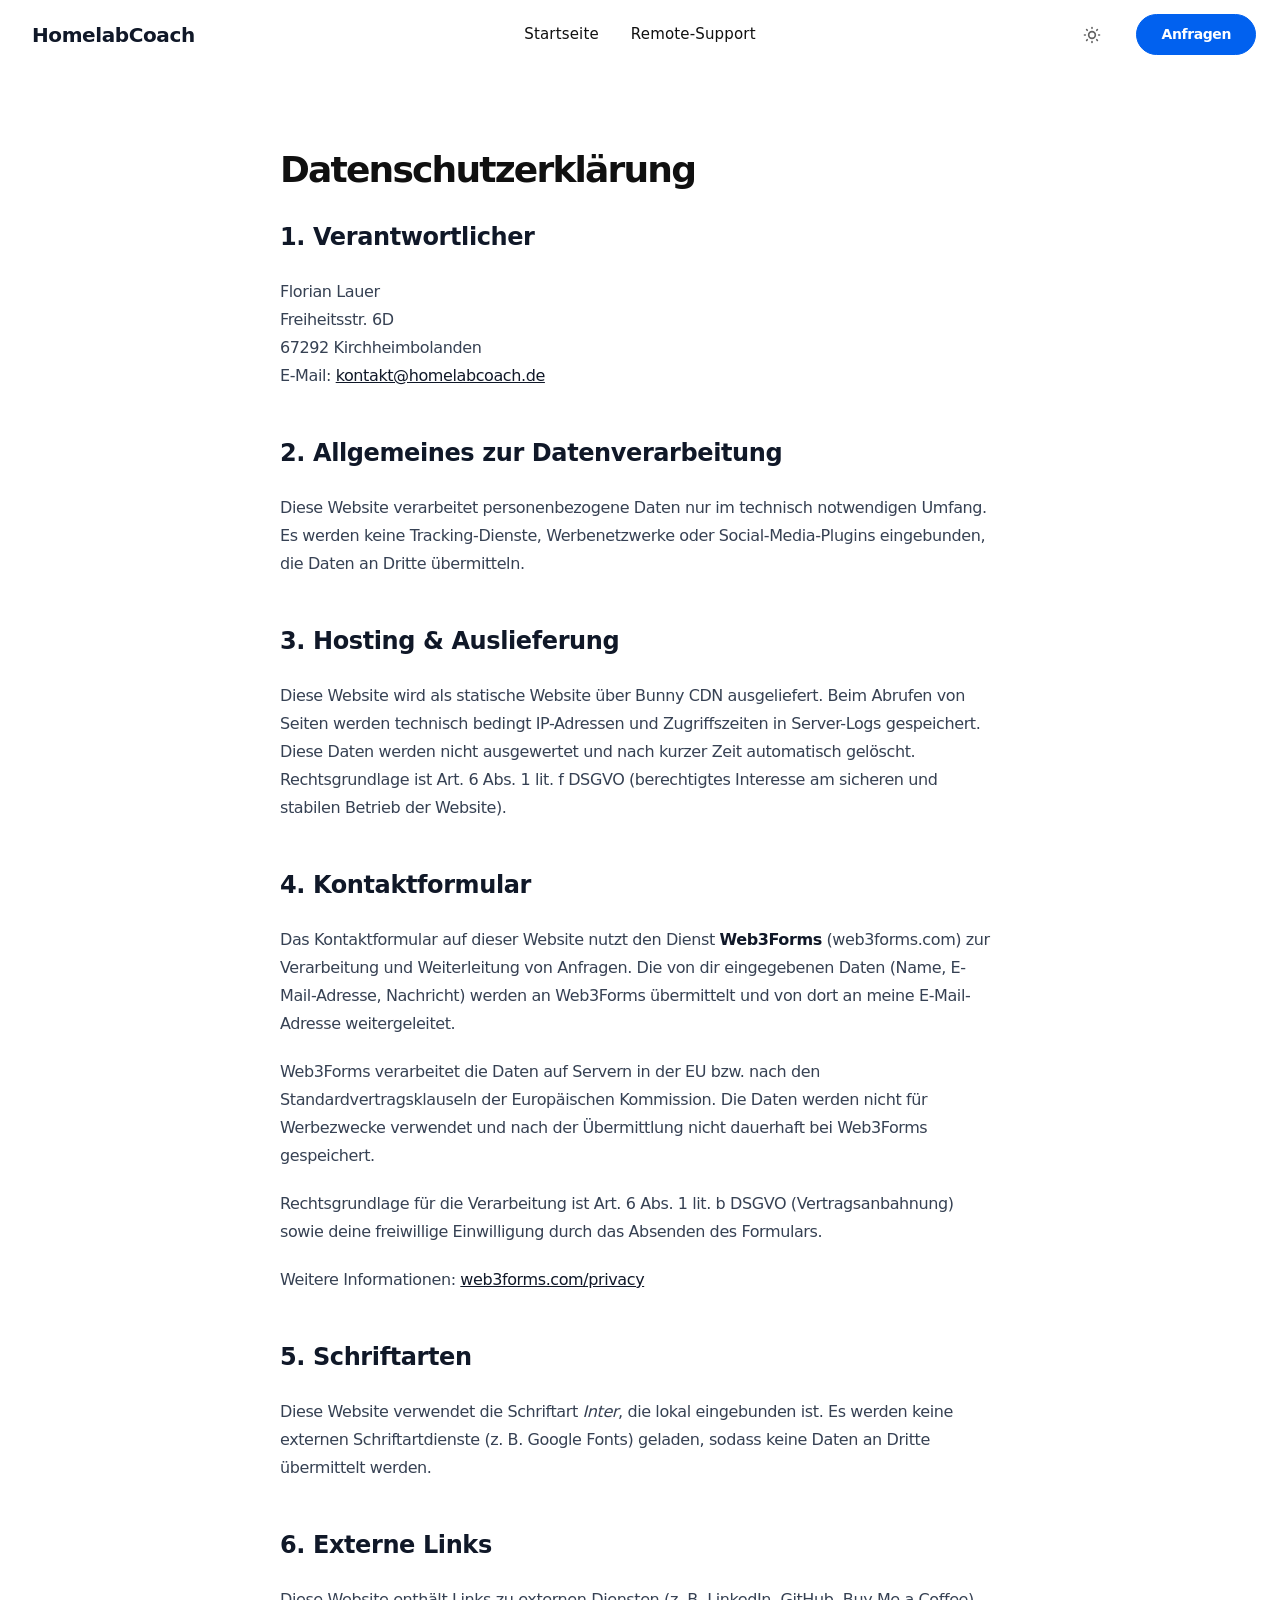
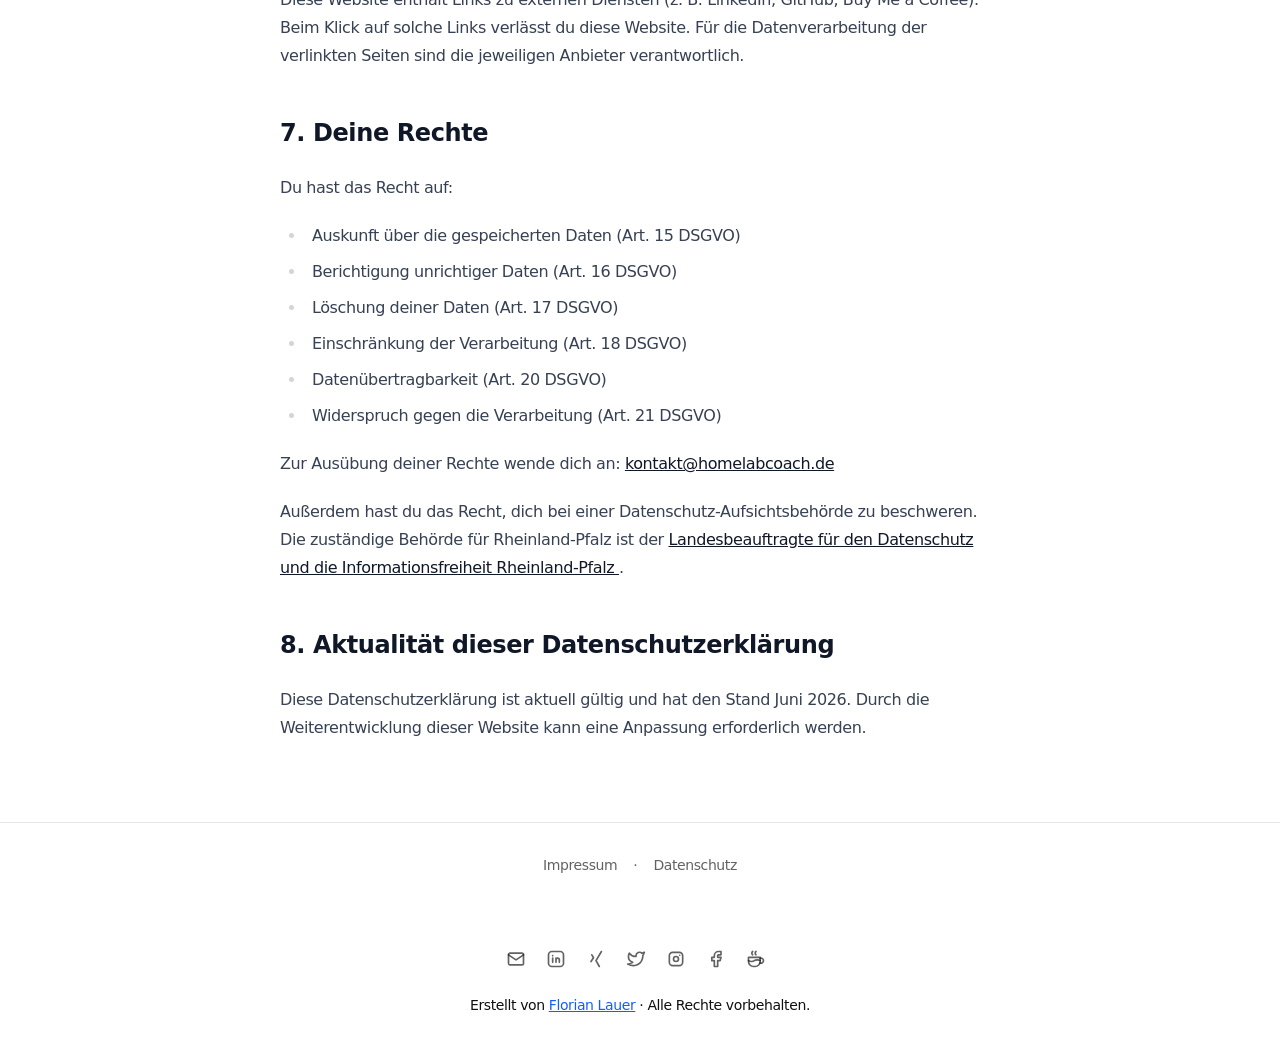
==== commit 9359b444: "Preview build 2026-06-27 13:37" ====
--- a/datenschutz/index.html
+++ b/datenschutz/index.html
@@ -1 +1 @@
-<!DOCTYPE html><html class="2xl:text-[20px]" dir="ltr" lang="de"><head><meta charset="UTF-8"><meta content="width=device-width,initial-scale=1" name="viewport"><link href="/sitemap-index.xml" rel="sitemap"><link href="/_astro/favicon.CGiRCjPI.ico" rel="shortcut icon"><link href="/_astro/favicon.vp_fBu0c.svg" rel="icon" type="image/svg+xml"><link href="/_astro/favicon.vp_fBu0c.svg" rel="mask-icon" color="#8D46E7"><link href="/_astro/apple-touch-icon.DHIlG7dp.png" rel="apple-touch-icon" sizes="180x180"><style>:root{--cc-font-family:'Inter Variable',sans-serif;--cc-modal-border-radius:1rem;--cc-btn-border-radius:9999px;--cc-bg:#ffffff;--cc-primary-color:#111827;--cc-secondary-color:#6b7280;--cc-btn-primary-bg:rgb(1 97 239);--cc-btn-primary-color:#ffffff;--cc-btn-primary-border-color:rgb(1 97 239);--cc-btn-primary-hover-bg:rgb(1 78 190);--cc-btn-primary-hover-color:#ffffff;--cc-btn-primary-hover-border-color:rgb(1 78 190);--cc-separator-border-color:#e5e7eb;--cc-footer-bg:#f9fafb;--cc-footer-border-color:#e5e7eb}#cc-main.cc--darkmode{--cc-bg:rgb(15 23 42);--cc-primary-color:rgb(229 236 246);--cc-secondary-color:rgb(148 163 184);--cc-btn-primary-bg:rgb(1 97 239);--cc-btn-primary-color:#ffffff;--cc-btn-primary-border-color:rgb(1 97 239);--cc-btn-primary-hover-bg:rgb(1 78 190);--cc-btn-primary-hover-color:#ffffff;--cc-btn-primary-hover-border-color:rgb(1 78 190);--cc-separator-border-color:rgb(255 255 255 / 8%);--cc-footer-bg:rgb(9 15 29);--cc-footer-border-color:rgb(255 255 255 / 8%);--cc-footer-color:rgb(148 163 184)}#cc-main .cm{box-shadow:0 4px 32px rgb(0 0 0 / 20%);border:1px solid var(--cc-separator-border-color)}#cc-main .cm__title{font-weight:600;font-size:1rem}#cc-main .cm__desc{font-size:.875rem;line-height:1.6}#cc-main .cm__btn{font-weight:500;font-size:.875rem}:root{--aw-font-sans:'Inter Variable';--aw-font-serif:'Inter Variable';--aw-font-heading:'Inter Variable';--aw-color-primary:rgb(1 97 239);--aw-color-secondary:rgb(1 84 207);--aw-color-accent:rgb(109 40 217);--aw-color-text-heading:rgb(0 0 0);--aw-color-text-default:rgb(16 16 16);--aw-color-text-muted:rgb(16 16 16 / 66%);--aw-color-bg-page:rgb(255 255 255);--aw-color-bg-page-dark:rgb(3 6 32)}.dark{--aw-font-sans:'Inter Variable';--aw-font-serif:'Inter Variable';--aw-font-heading:'Inter Variable';--aw-color-primary:rgb(1 97 239);--aw-color-secondary:rgb(1 84 207);--aw-color-accent:rgb(109 40 217);--aw-color-text-heading:rgb(247, 248, 248);--aw-color-text-default:rgb(229 236 246);--aw-color-text-muted:rgb(229 236 246 / 66%);--aw-color-bg-page:rgb(3 6 32)}</style><script>!function(){const e="system";function t(e){"dark"===e?document.documentElement.classList.add("dark"):document.documentElement.classList.remove("dark");const t=document.querySelectorAll("[data-aw-toggle-color-scheme] > input");t&&t.length&&t.forEach(t=>{t.checked="dark"!==e})}e&&e.endsWith(":only")||(localStorage.theme,0)?t(e.replace(":only","")):"dark"===localStorage.theme||!("theme"in localStorage)&&window.matchMedia("(prefers-color-scheme: dark)").matches?t("dark"):t("light")}()</script><title>Datenschutzerklärung — HomelabCoach</title><link href="https://www.homelabcoach.de/datenschutz" rel="canonical"><meta content="Homelab-Beratung für Privatpersonen: Planung, Einrichtung und Problemlösung für dein privates Homelab – strukturiert, verständlich und ohne unnötigen Aufwand." name="description"><meta content="noindex, nofollow" name="robots"><meta content="Datenschutzerklärung" property="og:title"><meta content="website" property="og:type"><meta content="https://www.homelabcoach.de/_astro/default.CZ816Hke_Z20CwEO.jpg" property="og:image"><meta content="https://www.homelabcoach.de/datenschutz" property="og:url"><meta content="Homelab-Beratung für Privatpersonen: Planung, Einrichtung und Problemlösung für dein privates Homelab – strukturiert, verständlich und ohne unnötigen Aufwand." property="og:description"><meta content="de" property="og:locale"><meta content="HomelabCoach" property="og:site_name"><meta content="https://www.homelabcoach.de/_astro/default.CZ816Hke_Z20CwEO.jpg" property="og:image:url"><meta content="1200" property="og:image:width"><meta content="626" property="og:image:height"><meta content="Datenschutzerklärung" property="og:image:alt"><meta content="summary_large_image" name="twitter:card"><meta content="@LauerFlorian" name="twitter:site"><meta content="@LauerFlorian" name="twitter:creator"><script data-id id="ga-init">if(document.getElementById("ga-init").dataset.id){var d=document.getElementById("ga-init").dataset.id;window.dataLayer=window.dataLayer||[],window.gtag=function(){dataLayer.push(arguments)},window.gtag("js",new Date),window.gtag("config",d)}</script><link href="https://images.unsplash.com" rel="preconnect"><script type="text/plain" src="https://cloud.umami.is/script.js" data-category="analytics" data-website-id="YOUR_WEBSITE_ID" defer="defer"></script><meta content="true" name="astro-view-transitions-enabled"><meta content="swap" name="astro-view-transitions-fallback"><script type="module" src="/_astro/ClientRouter.astro_astro_type_script_index_0_lang.CAqDO0tx.js"></script><link href="/_astro/Layout.DCi9Wy-g.css" rel="stylesheet"><script type="module" src="/_astro/page.JYoqAuaC.js"></script></head><body class="antialiased bg-page text-default tracking-tight"><script type="module">function t(){const t=document.getElementById("cc-main");if(!t)return;const e=document.documentElement.classList.contains("dark");t.classList.toggle("cc--darkmode",e)}const c=new MutationObserver(t);c.observe(document.documentElement,{attributes:!0,attributeFilter:["class"]}),document.addEventListener("DOMContentLoaded",t)</script><header class="w-full mx-auto border-b border-gray-50/0 ease-in-out flex-none sticky top-0 transition-[opacity] z-40" data-aw-sticky-header="true" id="header"><div class="absolute inset-0"></div><div class="w-full mx-auto max-w-7xl md:grid md:grid-cols-3 md:items-center md:px-6 px-3 py-3 relative text-default"><div class="flex justify-between"><a href="/" class="items-center flex"><span class="dark:text-white font-bold md:text-xl ml-2 rtl:ml-0 rtl:mr-2 self-center text-2xl text-gray-900 whitespace-nowrap">HomelabCoach</span></a><div class="items-center flex md:hidden"><button aria-label="Toggle Menu" class="items-center flex flex-col cursor-pointer group h-12 justify-center rounded w-12" type="button" data-aw-toggle-menu><span class="sr-only">Toggle Menu</span> <span class="transition bg-black dark:bg-white duration-200 ease h-0.5 my-1 opacity-80 rounded-full transform w-6 group-[.expanded]:rotate-45 group-[.expanded]:translate-y-2.5" aria-hidden="true"></span> <span class="transition bg-black dark:bg-white duration-200 ease h-0.5 my-1 opacity-80 rounded-full transform w-6 group-[.expanded]:opacity-0" aria-hidden="true"></span> <span class="transition bg-black dark:bg-white duration-200 ease h-0.5 my-1 opacity-80 rounded-full transform w-6 group-[.expanded]:-rotate-45 group-[.expanded]:-translate-y-2.5" aria-hidden="true"></span></button></div></div><nav aria-label="Main navigation" class="items-center md:w-auto w-full hidden md:flex md:justify-self-center md:mx-5 md:overflow-visible overflow-x-hidden overflow-y-auto text-default"><ul class="flex flex-col font-medium md:flex-row md:justify-center md:self-center md:text-[0.9375rem] md:w-auto text-xl tracking-[0.01rem] w-full"><li class><a href="/" class="items-center flex dark:hover:text-white hover:text-link px-4 py-3 whitespace-nowrap">Startseite</a></li><li class><a href="/remotesupport" class="items-center flex dark:hover:text-white hover:text-link px-4 py-3 whitespace-nowrap">Remote-Support</a></li></ul></nav><div class="items-center md:w-auto w-full hidden md:flex bottom-0 fixed justify-end left-0 md:justify-self-end md:mb-0 md:p-0 md:self-center md:static p-3 rtl:left-auto rtl:right-0"><div class="items-center flex justify-between md:w-auto w-full"><div class="flex"><button aria-label="Toggle between Dark and Light mode" class="items-center dark:focus:ring-gray-700 dark:hover:bg-gray-700 dark:text-gray-400 focus:outline-none focus:ring-4 focus:ring-gray-200 hover:bg-gray-100 inline-flex p-2.5 rounded-lg text-muted text-sm" type="button" data-aw-toggle-color-scheme><svg class="w-6 h-6 md:h-5 md:inline-block md:w-5" data-icon="tabler:sun" height="1em" width="1em"><symbol id="ai:tabler:sun" viewBox="0 0 24 24"><path d="M8 12a4 4 0 1 0 8 0a4 4 0 1 0-8 0m-5 0h1m8-9v1m8 8h1m-9 8v1M5.6 5.6l.7.7m12.1-.7l-.7.7m0 11.4l.7.7m-12.1-.7l-.7.7" fill="none" stroke="currentColor" stroke-linecap="round" stroke-linejoin="round" stroke-width="2"/></symbol><use href="#ai:tabler:sun"></use></svg></button></div><span class="ml-4 rtl:ml-0 rtl:mr-4"><a href="/form" class="ml-2 btn-secondary font-semibold md:px-6 px-5.5 py-2.5 shadow-none text-sm w-auto">Anfrage stellen</a></span></div></div></div></header><main><section class="md:py-20 py-16"><div class="mx-auto px-4 sm:px-6 max-w-3xl"><h1 class="dark:text-white font-bold font-heading leading-tighter mb-8 text-4xl tracking-tighter">Datenschutzerklärung</h1><div class="dark:prose-invert max-w-none prose"><h2>1. Verantwortlicher</h2><p>Florian Lauer<br>Freiheitsstr. 6D<br>67292 Kirchheimbolanden<br>E-Mail: <a href="mailto:kontakt@homelabcoach.de">kontakt@homelabcoach.de</a></p><h2>2. Allgemeines zur Datenverarbeitung</h2><p>Diese Website verarbeitet personenbezogene Daten nur im technisch notwendigen Umfang. Es werden keine Tracking-Dienste, Werbenetzwerke oder Social-Media-Plugins eingebunden, die Daten an Dritte übermitteln.</p><h2>3. Hosting & Auslieferung</h2><p>Diese Website wird als statische Website über Bunny CDN ausgeliefert. Beim Abrufen von Seiten werden technisch bedingt IP-Adressen und Zugriffszeiten in Server-Logs gespeichert. Diese Daten werden nicht ausgewertet und nach kurzer Zeit automatisch gelöscht. Rechtsgrundlage ist Art. 6 Abs. 1 lit. f DSGVO (berechtigtes Interesse am sicheren und stabilen Betrieb der Website).</p><h2>4. Kontaktformular</h2><p>Das Kontaktformular auf dieser Website nutzt den Dienst <strong>Web3Forms</strong> (web3forms.com) zur Verarbeitung und Weiterleitung von Anfragen. Die von dir eingegebenen Daten (Name, E-Mail-Adresse, Nachricht) werden an Web3Forms übermittelt und von dort an meine E-Mail-Adresse weitergeleitet.</p><p>Web3Forms verarbeitet die Daten auf Servern in der EU bzw. nach den Standardvertragsklauseln der Europäischen Kommission. Die Daten werden nicht für Werbezwecke verwendet und nach der Übermittlung nicht dauerhaft bei Web3Forms gespeichert.</p><p>Rechtsgrundlage für die Verarbeitung ist Art. 6 Abs. 1 lit. b DSGVO (Vertragsanbahnung) sowie deine freiwillige Einwilligung durch das Absenden des Formulars.</p><p>Weitere Informationen: <a href="https://web3forms.com/privacy" rel="noopener" target="_blank">web3forms.com/privacy</a></p><h2>5. Schriftarten</h2><p>Diese Website verwendet die Schriftart <em>Inter</em>, die lokal eingebunden ist. Es werden keine externen Schriftartdienste (z. B. Google Fonts) geladen, sodass keine Daten an Dritte übermittelt werden.</p><h2>6. Externe Links</h2><p>Diese Website enthält Links zu externen Diensten (z. B. LinkedIn, GitHub, Buy Me a Coffee). Beim Klick auf solche Links verlässt du diese Website. Für die Datenverarbeitung der verlinkten Seiten sind die jeweiligen Anbieter verantwortlich.</p><h2>7. Deine Rechte</h2><p>Du hast das Recht auf:</p><ul><li>Auskunft über die gespeicherten Daten (Art. 15 DSGVO)</li><li>Berichtigung unrichtiger Daten (Art. 16 DSGVO)</li><li>Löschung deiner Daten (Art. 17 DSGVO)</li><li>Einschränkung der Verarbeitung (Art. 18 DSGVO)</li><li>Datenübertragbarkeit (Art. 20 DSGVO)</li><li>Widerspruch gegen die Verarbeitung (Art. 21 DSGVO)</li></ul><p>Zur Ausübung deiner Rechte wende dich an: <a href="mailto:kontakt@homelabcoach.de">kontakt@homelabcoach.de</a></p><p>Außerdem hast du das Recht, dich bei einer Datenschutz-Aufsichtsbehörde zu beschweren. Die zuständige Behörde für Rheinland-Pfalz ist der <a href="https://www.datenschutz.rlp.de" rel="noopener" target="_blank">Landesbeauftragte für den Datenschutz und die Informationsfreiheit Rheinland-Pfalz </a>.</p><h2>8. Aktualität dieser Datenschutzerklärung</h2><p>Diese Datenschutzerklärung ist aktuell gültig und hat den Stand Juni 2026. Durch die Weiterentwicklung dieser Website kann eine Anpassung erforderlich werden.</p></div></div></section></main><footer class="border-gray-200 border-t dark:border-slate-800 not-prose relative"><div class="absolute inset-0 dark:bg-dark pointer-events-none" aria-hidden="true"></div><div class="mx-auto max-w-7xl relative dark:text-slate-300 intersect-no-queue intersect-once intersect-quarter motion-safe:md:intersect:animate-fade motion-safe:md:opacity-0 px-4 sm:px-6"><div class="flex gap-4 justify-center py-8 text-sm"><a href="/impressum" class="text-muted dark:text-gray-400 duration-150 ease-in-out hover:text-gray-700 hover:underline transition">Impressum</a> <span class="text-muted">·</span><a href="/datenschutz" class="text-muted dark:text-gray-400 duration-150 ease-in-out hover:text-gray-700 hover:underline transition">Datenschutz</a></div><div class="items-center flex flex-col gap-4 md:py-8 py-6"><ul class="flex -ml-2"><li><a href="mailto:kontakt@homelabcoach.de" class="items-center dark:focus:ring-gray-700 dark:hover:bg-gray-700 dark:text-gray-400 focus:outline-none focus:ring-4 focus:ring-gray-200 hover:bg-gray-100 inline-flex p-2.5 rounded-lg text-muted text-sm" aria-label="E-Mail"><svg class="h-5 w-5" data-icon="tabler:mail" height="1em" width="1em"><symbol id="ai:tabler:mail" viewBox="0 0 24 24"><g fill="none" stroke="currentColor" stroke-linecap="round" stroke-linejoin="round" stroke-width="2"><path d="M3 7a2 2 0 0 1 2-2h14a2 2 0 0 1 2 2v10a2 2 0 0 1-2 2H5a2 2 0 0 1-2-2z"/><path d="m3 7l9 6l9-6"/></g></symbol><use href="#ai:tabler:mail"></use></svg></a></li><li><a href="https://www.linkedin.com/in/florian-lauer-549368309/" class="items-center dark:focus:ring-gray-700 dark:hover:bg-gray-700 dark:text-gray-400 focus:outline-none focus:ring-4 focus:ring-gray-200 hover:bg-gray-100 inline-flex p-2.5 rounded-lg text-muted text-sm" aria-label="LinkedIn"><svg class="h-5 w-5" data-icon="tabler:brand-linkedin" height="1em" width="1em"><symbol id="ai:tabler:brand-linkedin" viewBox="0 0 24 24"><g fill="none" stroke="currentColor" stroke-linecap="round" stroke-linejoin="round" stroke-width="2"><path d="M8 11v5m0-8v.01M12 16v-5m4 5v-3a2 2 0 1 0-4 0"/><path d="M3 7a4 4 0 0 1 4-4h10a4 4 0 0 1 4 4v10a4 4 0 0 1-4 4H7a4 4 0 0 1-4-4z"/></g></symbol><use href="#ai:tabler:brand-linkedin"></use></svg></a></li><li><a href="https://www.xing.com/profile/Florian_Lauer5" class="items-center dark:focus:ring-gray-700 dark:hover:bg-gray-700 dark:text-gray-400 focus:outline-none focus:ring-4 focus:ring-gray-200 hover:bg-gray-100 inline-flex p-2.5 rounded-lg text-muted text-sm" aria-label="XING"><svg class="h-5 w-5" data-icon="tabler:brand-xing" height="1em" width="1em"><symbol id="ai:tabler:brand-xing" viewBox="0 0 24 24"><path d="m16 21l-4-7l6.5-11M7 7l2 3.5L6 15" fill="none" stroke="currentColor" stroke-linecap="round" stroke-linejoin="round" stroke-width="2"/></symbol><use href="#ai:tabler:brand-xing"></use></svg></a></li><li><a href="https://twitter.com/LauerFlorian" class="items-center dark:focus:ring-gray-700 dark:hover:bg-gray-700 dark:text-gray-400 focus:outline-none focus:ring-4 focus:ring-gray-200 hover:bg-gray-100 inline-flex p-2.5 rounded-lg text-muted text-sm" aria-label="Twitter"><svg class="h-5 w-5" data-icon="tabler:brand-twitter" height="1em" width="1em"><symbol id="ai:tabler:brand-twitter" viewBox="0 0 24 24"><path d="M22 4.01c-1 .49-1.98.689-3 .99c-1.121-1.265-2.783-1.335-4.38-.737S11.977 6.323 12 8v1c-3.245.083-6.135-1.395-8-4c0 0-4.182 7.433 4 11c-1.872 1.247-3.739 2.088-6 2c3.308 1.803 6.913 2.423 10.034 1.517c3.58-1.04 6.522-3.723 7.651-7.742a13.8 13.8 0 0 0 .497-3.753c0-.249 1.51-2.772 1.818-4.013z" fill="none" stroke="currentColor" stroke-linecap="round" stroke-linejoin="round" stroke-width="2"/></symbol><use href="#ai:tabler:brand-twitter"></use></svg></a></li><li><a href="https://www.instagram.com/flo_lauer/" class="items-center dark:focus:ring-gray-700 dark:hover:bg-gray-700 dark:text-gray-400 focus:outline-none focus:ring-4 focus:ring-gray-200 hover:bg-gray-100 inline-flex p-2.5 rounded-lg text-muted text-sm" aria-label="Instagram"><svg class="h-5 w-5" data-icon="tabler:brand-instagram" height="1em" width="1em"><symbol id="ai:tabler:brand-instagram" viewBox="0 0 24 24"><g fill="none" stroke="currentColor" stroke-linecap="round" stroke-linejoin="round" stroke-width="2"><path d="M4 8a4 4 0 0 1 4-4h8a4 4 0 0 1 4 4v8a4 4 0 0 1-4 4H8a4 4 0 0 1-4-4z"/><path d="M9 12a3 3 0 1 0 6 0a3 3 0 0 0-6 0m7.5-4.5v.01"/></g></symbol><use href="#ai:tabler:brand-instagram"></use></svg></a></li><li><a href="https://www.facebook.com/Flo.Lauer/" class="items-center dark:focus:ring-gray-700 dark:hover:bg-gray-700 dark:text-gray-400 focus:outline-none focus:ring-4 focus:ring-gray-200 hover:bg-gray-100 inline-flex p-2.5 rounded-lg text-muted text-sm" aria-label="Facebook"><svg class="h-5 w-5" data-icon="tabler:brand-facebook" height="1em" width="1em"><symbol id="ai:tabler:brand-facebook" viewBox="0 0 24 24"><path d="M7 10v4h3v7h4v-7h3l1-4h-4V8a1 1 0 0 1 1-1h3V3h-3a5 5 0 0 0-5 5v2z" fill="none" stroke="currentColor" stroke-linecap="round" stroke-linejoin="round" stroke-width="2"/></symbol><use href="#ai:tabler:brand-facebook"></use></svg></a></li><li><a href="https://www.buymeacoffee.com/florianlauer" class="items-center dark:focus:ring-gray-700 dark:hover:bg-gray-700 dark:text-gray-400 focus:outline-none focus:ring-4 focus:ring-gray-200 hover:bg-gray-100 inline-flex p-2.5 rounded-lg text-muted text-sm" aria-label="Buy me a Coffee"><svg class="h-5 w-5" data-icon="tabler:coffee" height="1em" width="1em"><symbol id="ai:tabler:coffee" viewBox="0 0 24 24"><g fill="none" stroke="currentColor" stroke-linecap="round" stroke-linejoin="round" stroke-width="2"><path d="M3 14c.83.642 2.077 1.017 3.5 1c1.423.017 2.67-.358 3.5-1s2.077-1.017 3.5-1c1.423-.017 2.67.358 3.5 1M8 3a2.4 2.4 0 0 0-1 2a2.4 2.4 0 0 0 1 2m4-4a2.4 2.4 0 0 0-1 2a2.4 2.4 0 0 0 1 2"/><path d="M3 10h14v5a6 6 0 0 1-6 6H9a6 6 0 0 1-6-6z"/><path d="M16.746 16.726a3 3 0 1 0 .252-5.555"/></g></symbol><use href="#ai:tabler:coffee"></use></svg></a></li></ul><div class="dark:text-muted text-center text-sm">Erstellt von <a href="https://www.laitco.de" class="dark:text-muted text-blue-600 underline" rel="noopener" target="_blank">Florian Lauer</a> · Alle Rechte vorbehalten.</div></div></div></footer><script>!function(){const e="system";if(window.basic_script)return;function t(e){"dark"===e?document.documentElement.classList.add("dark"):document.documentElement.classList.remove("dark")}window.basic_script=!0;const a=function(){e&&e.endsWith(":only")||(localStorage.theme,0)?t(e.replace(":only","")):"dark"===localStorage.theme||!("theme"in localStorage)&&window.matchMedia("(prefers-color-scheme: dark)").matches?t("dark"):t("light")};function d(e,t,a){const d="string"==typeof e?document.querySelectorAll(e):e;d&&d.length&&d.forEach(e=>{e.addEventListener(t,t=>a(t,e),!1)})}a();const o=function(){let t=window.scrollY,a=!0;d("#header nav","click",function(){document.querySelector("[data-aw-toggle-menu]")?.classList.remove("expanded"),document.body.classList.remove("overflow-hidden"),document.getElementById("header")?.classList.remove("h-screen"),document.getElementById("header")?.classList.remove("expanded"),document.getElementById("header")?.classList.remove("bg-page"),document.querySelector("#header nav")?.classList.add("hidden"),document.querySelector("#header > div > div:last-child")?.classList.add("hidden")}),d("[data-aw-toggle-menu]","click",function(e,t){t.classList.toggle("expanded"),document.body.classList.toggle("overflow-hidden"),document.getElementById("header")?.classList.toggle("h-screen"),document.getElementById("header")?.classList.toggle("expanded"),document.getElementById("header")?.classList.toggle("bg-page"),document.querySelector("#header nav")?.classList.toggle("hidden"),document.querySelector("#header > div > div:last-child")?.classList.toggle("hidden")}),d("[data-aw-toggle-color-scheme]","click",function(){e.endsWith(":only")||(Observer.removeAnimationDelay(),document.documentElement.classList.toggle("dark"),localStorage.theme=document.documentElement.classList.contains("dark")?"dark":"light")}),d("[data-aw-social-share]","click",function(e,t){const a=t.getAttribute("data-aw-social-share"),d=encodeURIComponent(t.getAttribute("data-aw-url")),o=encodeURIComponent(t.getAttribute("data-aw-text"));let n;switch(a){case"facebook":n=`https://www.facebook.com/sharer.php?u=${d}`;break;case"twitter":n=`https://twitter.com/intent/tweet?url=${d}&text=${o}`;break;case"linkedin":n=`https://www.linkedin.com/shareArticle?mini=true&url=${d}&title=${o}`;break;case"whatsapp":n=`https://wa.me/?text=${o}%20${d}`;break;case"mail":n=`mailto:?subject=%22${o}%22&body=${o}%20${d}`;break;default:return}const c=document.createElement("a");c.target="_blank",c.href=n,c.click()});function o(){const e=document.querySelector("#header[data-aw-sticky-header]");e&&(t>60&&!e.classList.contains("scroll")?e.classList.add("scroll"):t<=60&&e.classList.contains("scroll")&&e.classList.remove("scroll"),a=!1)}window.matchMedia("(max-width: 767px)").addEventListener("change",function(){document.querySelector("[data-aw-toggle-menu]")?.classList.remove("expanded"),document.body.classList.remove("overflow-hidden"),document.getElementById("header")?.classList.remove("h-screen"),document.getElementById("header")?.classList.remove("expanded"),document.getElementById("header")?.classList.remove("bg-page"),document.querySelector("#header nav")?.classList.add("hidden"),document.querySelector("#header > div > div:last-child")?.classList.add("hidden")}),o(),d([document],"scroll",function(){t=window.scrollY,a||(window.requestAnimationFrame(()=>{o()}),a=!0)})},n=function(){document.documentElement.classList.add("motion-safe:scroll-smooth");const e=document.querySelector("[data-aw-toggle-menu]");e&&e.classList.remove("expanded"),document.body.classList.remove("overflow-hidden"),document.getElementById("header")?.classList.remove("h-screen"),document.getElementById("header")?.classList.remove("expanded"),document.querySelector("#header nav")?.classList.add("hidden")};window.onload=o,window.onpageshow=n,document.addEventListener("astro:after-swap",()=>{a(),o(),n()})}()</script><script>const Observer={observer:null,delayBetweenAnimations:100,animationCounter:0,elements:null,start(t){this.observer&&this.observer.disconnect(),this.animationCounter=0;this.elements=Array.from(document.querySelectorAll(['[class*=" intersect:"]','[class*=":intersect:"]','[class^="intersect:"]','[class="intersect"]','[class*=" intersect "]','[class^="intersect "]','[class$=" intersect"]'].join(",")));if(this.elements.forEach(t=>{var e;t.setAttribute("no-intersect",""),t._intersectionThreshold=(e=t).classList.contains("intersect-full")?.99:e.classList.contains("intersect-half")?.5:e.classList.contains("intersect-quarter")?.25:0}),t){const t=window.innerHeight;this.elements.forEach(e=>{const s=e.getBoundingClientRect();s.top<t&&s.bottom>0&&(e.removeAttribute("no-intersect"),e.setAttribute("data-animated","true"),e.style.animationDuration="0s")})}this.observer=new IntersectionObserver(t=>{t.forEach(t=>{requestAnimationFrame(()=>{const e=t.target,s=t.intersectionRatio,n=e._intersectionThreshold;if(e.classList.contains("intersect-no-queue"))t.isIntersecting?(e.removeAttribute("no-intersect"),e.classList.contains("intersect-once")&&this.observer.unobserve(e)):e.setAttribute("no-intersect","");else if(s>=n){if(!e.hasAttribute("data-animated")){e.removeAttribute("no-intersect"),e.setAttribute("data-animated","true"),e.style.animationDuration="";const t=this.animationCounter*this.delayBetweenAnimations;this.animationCounter++,e.style.transitionDelay=`${t}ms`,e.style.animationDelay=`${t}ms`,e.classList.contains("intersect-once")&&this.observer.unobserve(e)}}else e.setAttribute("no-intersect",""),e.removeAttribute("data-animated"),e.style.transitionDelay="",e.style.animationDelay="",e.style.animationDuration="",this.animationCounter=0})})},{threshold:[0,.25,.5,.99]}),this.elements.forEach(t=>{t.hasAttribute("data-animated")||this.observer.observe(t)})},removeAnimationDelay(){this.elements.forEach(t=>{"true"===t.getAttribute("data-animated")&&(t.style.transitionDelay="",t.style.animationDelay="")})}};Observer.start(!1),document.addEventListener("astro:after-swap",()=>{Observer.start(!0)})</script></body></html>+<!DOCTYPE html><html class="2xl:text-[20px]" dir="ltr" lang="de"><head><meta charset="UTF-8"><meta content="width=device-width,initial-scale=1" name="viewport"><link href="/sitemap-index.xml" rel="sitemap"><link href="/_astro/favicon.CGiRCjPI.ico" rel="shortcut icon"><link href="/_astro/favicon.vp_fBu0c.svg" rel="icon" type="image/svg+xml"><link href="/_astro/favicon.vp_fBu0c.svg" rel="mask-icon" color="#8D46E7"><link href="/_astro/apple-touch-icon.DHIlG7dp.png" rel="apple-touch-icon" sizes="180x180"><style>:root{--cc-font-family:'Inter Variable',sans-serif;--cc-modal-border-radius:1rem;--cc-btn-border-radius:9999px;--cc-bg:#ffffff;--cc-primary-color:#111827;--cc-secondary-color:#6b7280;--cc-btn-primary-bg:rgb(1 97 239);--cc-btn-primary-color:#ffffff;--cc-btn-primary-border-color:rgb(1 97 239);--cc-btn-primary-hover-bg:rgb(1 78 190);--cc-btn-primary-hover-color:#ffffff;--cc-btn-primary-hover-border-color:rgb(1 78 190);--cc-separator-border-color:#e5e7eb;--cc-footer-bg:#f9fafb;--cc-footer-border-color:#e5e7eb}#cc-main.cc--darkmode{--cc-bg:rgb(15 23 42);--cc-primary-color:rgb(229 236 246);--cc-secondary-color:rgb(148 163 184);--cc-btn-primary-bg:rgb(1 97 239);--cc-btn-primary-color:#ffffff;--cc-btn-primary-border-color:rgb(1 97 239);--cc-btn-primary-hover-bg:rgb(1 78 190);--cc-btn-primary-hover-color:#ffffff;--cc-btn-primary-hover-border-color:rgb(1 78 190);--cc-separator-border-color:rgb(255 255 255 / 8%);--cc-footer-bg:rgb(9 15 29);--cc-footer-border-color:rgb(255 255 255 / 8%);--cc-footer-color:rgb(148 163 184)}#cc-main .cm{box-shadow:0 4px 32px rgb(0 0 0 / 20%);border:1px solid var(--cc-separator-border-color)}#cc-main .cm__title{font-weight:600;font-size:1rem}#cc-main .cm__desc{font-size:.875rem;line-height:1.6}#cc-main .cm__btn{font-weight:500;font-size:.875rem}:root{--aw-font-sans:'Inter Variable';--aw-font-serif:'Inter Variable';--aw-font-heading:'Inter Variable';--aw-color-primary:rgb(1 97 239);--aw-color-secondary:rgb(1 84 207);--aw-color-accent:rgb(109 40 217);--aw-color-text-heading:rgb(0 0 0);--aw-color-text-default:rgb(16 16 16);--aw-color-text-muted:rgb(16 16 16 / 66%);--aw-color-bg-page:rgb(255 255 255);--aw-color-bg-page-dark:rgb(3 6 32)}.dark{--aw-font-sans:'Inter Variable';--aw-font-serif:'Inter Variable';--aw-font-heading:'Inter Variable';--aw-color-primary:rgb(1 97 239);--aw-color-secondary:rgb(1 84 207);--aw-color-accent:rgb(109 40 217);--aw-color-text-heading:rgb(247, 248, 248);--aw-color-text-default:rgb(229 236 246);--aw-color-text-muted:rgb(229 236 246 / 66%);--aw-color-bg-page:rgb(3 6 32)}</style><script>!function(){const e="system";function t(e){"dark"===e?document.documentElement.classList.add("dark"):document.documentElement.classList.remove("dark");const t=document.querySelectorAll("[data-aw-toggle-color-scheme] > input");t&&t.length&&t.forEach(t=>{t.checked="dark"!==e})}e&&e.endsWith(":only")||(localStorage.theme,0)?t(e.replace(":only","")):"dark"===localStorage.theme||!("theme"in localStorage)&&window.matchMedia("(prefers-color-scheme: dark)").matches?t("dark"):t("light")}()</script><title>Datenschutzerklärung — HomelabCoach</title><link href="https://www.homelabcoach.de/datenschutz" rel="canonical"><meta content="Homelab-Beratung für Privatpersonen: Planung, Einrichtung und Problemlösung für dein privates Homelab – strukturiert, verständlich und ohne unnötigen Aufwand." name="description"><meta content="noindex, nofollow" name="robots"><meta content="Datenschutzerklärung" property="og:title"><meta content="website" property="og:type"><meta content="https://www.homelabcoach.de/_astro/default.CZ816Hke_Z20CwEO.jpg" property="og:image"><meta content="https://www.homelabcoach.de/datenschutz" property="og:url"><meta content="Homelab-Beratung für Privatpersonen: Planung, Einrichtung und Problemlösung für dein privates Homelab – strukturiert, verständlich und ohne unnötigen Aufwand." property="og:description"><meta content="de" property="og:locale"><meta content="HomelabCoach" property="og:site_name"><meta content="https://www.homelabcoach.de/_astro/default.CZ816Hke_Z20CwEO.jpg" property="og:image:url"><meta content="1200" property="og:image:width"><meta content="626" property="og:image:height"><meta content="Datenschutzerklärung" property="og:image:alt"><meta content="summary_large_image" name="twitter:card"><meta content="@LauerFlorian" name="twitter:site"><meta content="@LauerFlorian" name="twitter:creator"><script data-id id="ga-init">if(document.getElementById("ga-init").dataset.id){var d=document.getElementById("ga-init").dataset.id;window.dataLayer=window.dataLayer||[],window.gtag=function(){dataLayer.push(arguments)},window.gtag("js",new Date),window.gtag("config",d)}</script><link href="https://images.unsplash.com" rel="preconnect"><script src="https://cloud.umami.is/script.js" data-website-id="8c199268-29fe-42d0-9d3a-f524d0a5fcac" defer="defer"></script><meta content="true" name="astro-view-transitions-enabled"><meta content="swap" name="astro-view-transitions-fallback"><script src="/_astro/ClientRouter.astro_astro_type_script_index_0_lang.CAqDO0tx.js" type="module"></script><link href="/_astro/Layout.DE72S3b6.css" rel="stylesheet"><script src="/_astro/page.JYoqAuaC.js" type="module"></script></head><body class="antialiased bg-page text-default tracking-tight"><script type="module">function t(){const t=document.getElementById("cc-main");if(!t)return;const e=document.documentElement.classList.contains("dark");t.classList.toggle("cc--darkmode",e)}const c=new MutationObserver(t);c.observe(document.documentElement,{attributes:!0,attributeFilter:["class"]}),document.addEventListener("DOMContentLoaded",t)</script><header class="w-full mx-auto border-b border-gray-50/0 ease-in-out flex-none sticky top-0 transition-[opacity] z-40" data-aw-sticky-header="true" id="header"><div class="absolute inset-0"></div><div class="w-full mx-auto max-w-7xl md:grid md:grid-cols-3 md:items-center md:px-6 px-3 py-3 relative text-default"><div class="flex justify-between"><a href="/" class="items-center flex"><span class="dark:text-white font-bold md:text-xl ml-2 rtl:ml-0 rtl:mr-2 self-center text-2xl text-gray-900 whitespace-nowrap">HomelabCoach</span></a><div class="items-center flex md:hidden"><button aria-label="Toggle Menu" class="items-center flex flex-col cursor-pointer group h-12 justify-center rounded w-12" type="button" data-aw-toggle-menu><span class="sr-only">Toggle Menu</span> <span class="transition bg-black dark:bg-white duration-200 ease h-0.5 my-1 opacity-80 rounded-full transform w-6 group-[.expanded]:rotate-45 group-[.expanded]:translate-y-2.5" aria-hidden="true"></span> <span class="transition bg-black dark:bg-white duration-200 ease h-0.5 my-1 opacity-80 rounded-full transform w-6 group-[.expanded]:opacity-0" aria-hidden="true"></span> <span class="transition bg-black dark:bg-white duration-200 ease h-0.5 my-1 opacity-80 rounded-full transform w-6 group-[.expanded]:-rotate-45 group-[.expanded]:-translate-y-2.5" aria-hidden="true"></span></button></div></div><nav aria-label="Main navigation" class="items-center md:w-auto w-full hidden md:flex md:justify-self-center md:mx-5 md:overflow-visible overflow-x-hidden overflow-y-auto text-default"><ul class="flex flex-col font-medium md:flex-row md:justify-center md:self-center md:text-[0.9375rem] md:w-auto text-xl tracking-[0.01rem] w-full"><li class><a href="/" class="items-center flex dark:hover:text-white hover:text-link px-4 py-3 whitespace-nowrap">Startseite</a></li><li class><a href="/remotesupport" class="items-center flex dark:hover:text-white hover:text-link px-4 py-3 whitespace-nowrap">Remote-Support</a></li></ul></nav><div class="items-center md:w-auto w-full hidden md:flex bottom-0 fixed justify-end left-0 md:justify-self-end md:mb-0 md:p-0 md:self-center md:static p-3 rtl:left-auto rtl:right-0"><div class="items-center flex justify-between md:w-auto w-full"><div class="flex"><button aria-label="Toggle between Dark and Light mode" class="items-center dark:focus:ring-gray-700 dark:hover:bg-gray-700 dark:text-gray-400 focus:outline-none focus:ring-4 focus:ring-gray-200 hover:bg-gray-100 inline-flex p-2.5 rounded-lg text-muted text-sm" type="button" data-aw-toggle-color-scheme><svg class="w-6 h-6 md:h-5 md:inline-block md:w-5" data-icon="tabler:sun" height="1em" width="1em"><symbol id="ai:tabler:sun" viewBox="0 0 24 24"><path d="M8 12a4 4 0 1 0 8 0a4 4 0 1 0-8 0m-5 0h1m8-9v1m8 8h1m-9 8v1M5.6 5.6l.7.7m12.1-.7l-.7.7m0 11.4l.7.7m-12.1-.7l-.7.7" fill="none" stroke="currentColor" stroke-linecap="round" stroke-linejoin="round" stroke-width="2"/></symbol><use href="#ai:tabler:sun"></use></svg></button></div><span class="ml-4 rtl:ml-0 rtl:mr-4"><a href="/form" class="ml-2 btn-primary font-semibold md:px-6 px-5.5 py-2.5 shadow-none text-sm w-auto">Anfragen</a></span></div></div></div></header><main><section class="md:py-20 py-16"><div class="mx-auto px-4 sm:px-6 max-w-3xl"><h1 class="dark:text-white font-bold font-heading leading-tighter mb-8 text-4xl tracking-tighter">Datenschutzerklärung</h1><div class="dark:prose-invert max-w-none prose"><h2>1. Verantwortlicher</h2><p>Florian Lauer<br>Freiheitsstr. 6D<br>67292 Kirchheimbolanden<br>E-Mail: <a href="mailto:kontakt@homelabcoach.de">kontakt@homelabcoach.de</a></p><h2>2. Allgemeines zur Datenverarbeitung</h2><p>Diese Website verarbeitet personenbezogene Daten nur im technisch notwendigen Umfang. Es werden keine Tracking-Dienste, Werbenetzwerke oder Social-Media-Plugins eingebunden, die Daten an Dritte übermitteln.</p><h2>3. Hosting & Auslieferung</h2><p>Diese Website wird als statische Website über Bunny CDN ausgeliefert. Beim Abrufen von Seiten werden technisch bedingt IP-Adressen und Zugriffszeiten in Server-Logs gespeichert. Diese Daten werden nicht ausgewertet und nach kurzer Zeit automatisch gelöscht. Rechtsgrundlage ist Art. 6 Abs. 1 lit. f DSGVO (berechtigtes Interesse am sicheren und stabilen Betrieb der Website).</p><h2>4. Kontaktformular</h2><p>Das Kontaktformular auf dieser Website nutzt den Dienst <strong>Web3Forms</strong> (web3forms.com) zur Verarbeitung und Weiterleitung von Anfragen. Die von dir eingegebenen Daten (Name, E-Mail-Adresse, Nachricht) werden an Web3Forms übermittelt und von dort an meine E-Mail-Adresse weitergeleitet.</p><p>Web3Forms verarbeitet die Daten auf Servern in der EU bzw. nach den Standardvertragsklauseln der Europäischen Kommission. Die Daten werden nicht für Werbezwecke verwendet und nach der Übermittlung nicht dauerhaft bei Web3Forms gespeichert.</p><p>Rechtsgrundlage für die Verarbeitung ist Art. 6 Abs. 1 lit. b DSGVO (Vertragsanbahnung) sowie deine freiwillige Einwilligung durch das Absenden des Formulars.</p><p>Weitere Informationen: <a href="https://web3forms.com/privacy" rel="noopener" target="_blank">web3forms.com/privacy</a></p><h2>5. Schriftarten</h2><p>Diese Website verwendet die Schriftart <em>Inter</em>, die lokal eingebunden ist. Es werden keine externen Schriftartdienste (z. B. Google Fonts) geladen, sodass keine Daten an Dritte übermittelt werden.</p><h2>6. Externe Links</h2><p>Diese Website enthält Links zu externen Diensten (z. B. LinkedIn, GitHub, Buy Me a Coffee). Beim Klick auf solche Links verlässt du diese Website. Für die Datenverarbeitung der verlinkten Seiten sind die jeweiligen Anbieter verantwortlich.</p><h2>7. Deine Rechte</h2><p>Du hast das Recht auf:</p><ul><li>Auskunft über die gespeicherten Daten (Art. 15 DSGVO)</li><li>Berichtigung unrichtiger Daten (Art. 16 DSGVO)</li><li>Löschung deiner Daten (Art. 17 DSGVO)</li><li>Einschränkung der Verarbeitung (Art. 18 DSGVO)</li><li>Datenübertragbarkeit (Art. 20 DSGVO)</li><li>Widerspruch gegen die Verarbeitung (Art. 21 DSGVO)</li></ul><p>Zur Ausübung deiner Rechte wende dich an: <a href="mailto:kontakt@homelabcoach.de">kontakt@homelabcoach.de</a></p><p>Außerdem hast du das Recht, dich bei einer Datenschutz-Aufsichtsbehörde zu beschweren. Die zuständige Behörde für Rheinland-Pfalz ist der <a href="https://www.datenschutz.rlp.de" rel="noopener" target="_blank">Landesbeauftragte für den Datenschutz und die Informationsfreiheit Rheinland-Pfalz </a>.</p><h2>8. Aktualität dieser Datenschutzerklärung</h2><p>Diese Datenschutzerklärung ist aktuell gültig und hat den Stand Juni 2026. Durch die Weiterentwicklung dieser Website kann eine Anpassung erforderlich werden.</p></div></div></section></main><footer class="border-gray-200 border-t dark:border-slate-800 not-prose relative"><div class="absolute inset-0 dark:bg-dark pointer-events-none" aria-hidden="true"></div><div class="mx-auto max-w-7xl relative dark:text-slate-300 intersect-no-queue intersect-once intersect-quarter motion-safe:md:intersect:animate-fade motion-safe:md:opacity-0 px-4 sm:px-6"><div class="flex gap-4 justify-center py-8 text-sm"><a href="/impressum" class="text-muted dark:text-gray-400 duration-150 ease-in-out hover:text-gray-700 hover:underline transition">Impressum</a> <span class="text-muted">·</span><a href="/datenschutz" class="text-muted dark:text-gray-400 duration-150 ease-in-out hover:text-gray-700 hover:underline transition">Datenschutz</a></div><div class="items-center flex flex-col gap-4 md:py-8 py-6"><ul class="flex -ml-2"><li><a href="mailto:kontakt@homelabcoach.de" class="items-center dark:focus:ring-gray-700 dark:hover:bg-gray-700 dark:text-gray-400 focus:outline-none focus:ring-4 focus:ring-gray-200 hover:bg-gray-100 inline-flex p-2.5 rounded-lg text-muted text-sm" aria-label="E-Mail"><svg class="h-5 w-5" data-icon="tabler:mail" height="1em" width="1em"><symbol id="ai:tabler:mail" viewBox="0 0 24 24"><g fill="none" stroke="currentColor" stroke-linecap="round" stroke-linejoin="round" stroke-width="2"><path d="M3 7a2 2 0 0 1 2-2h14a2 2 0 0 1 2 2v10a2 2 0 0 1-2 2H5a2 2 0 0 1-2-2z"/><path d="m3 7l9 6l9-6"/></g></symbol><use href="#ai:tabler:mail"></use></svg></a></li><li><a href="https://www.linkedin.com/in/florian-lauer-549368309/" class="items-center dark:focus:ring-gray-700 dark:hover:bg-gray-700 dark:text-gray-400 focus:outline-none focus:ring-4 focus:ring-gray-200 hover:bg-gray-100 inline-flex p-2.5 rounded-lg text-muted text-sm" aria-label="LinkedIn"><svg class="h-5 w-5" data-icon="tabler:brand-linkedin" height="1em" width="1em"><symbol id="ai:tabler:brand-linkedin" viewBox="0 0 24 24"><g fill="none" stroke="currentColor" stroke-linecap="round" stroke-linejoin="round" stroke-width="2"><path d="M8 11v5m0-8v.01M12 16v-5m4 5v-3a2 2 0 1 0-4 0"/><path d="M3 7a4 4 0 0 1 4-4h10a4 4 0 0 1 4 4v10a4 4 0 0 1-4 4H7a4 4 0 0 1-4-4z"/></g></symbol><use href="#ai:tabler:brand-linkedin"></use></svg></a></li><li><a href="https://www.xing.com/profile/Florian_Lauer5" class="items-center dark:focus:ring-gray-700 dark:hover:bg-gray-700 dark:text-gray-400 focus:outline-none focus:ring-4 focus:ring-gray-200 hover:bg-gray-100 inline-flex p-2.5 rounded-lg text-muted text-sm" aria-label="XING"><svg class="h-5 w-5" data-icon="tabler:brand-xing" height="1em" width="1em"><symbol id="ai:tabler:brand-xing" viewBox="0 0 24 24"><path d="m16 21l-4-7l6.5-11M7 7l2 3.5L6 15" fill="none" stroke="currentColor" stroke-linecap="round" stroke-linejoin="round" stroke-width="2"/></symbol><use href="#ai:tabler:brand-xing"></use></svg></a></li><li><a href="https://twitter.com/LauerFlorian" class="items-center dark:focus:ring-gray-700 dark:hover:bg-gray-700 dark:text-gray-400 focus:outline-none focus:ring-4 focus:ring-gray-200 hover:bg-gray-100 inline-flex p-2.5 rounded-lg text-muted text-sm" aria-label="Twitter"><svg class="h-5 w-5" data-icon="tabler:brand-twitter" height="1em" width="1em"><symbol id="ai:tabler:brand-twitter" viewBox="0 0 24 24"><path d="M22 4.01c-1 .49-1.98.689-3 .99c-1.121-1.265-2.783-1.335-4.38-.737S11.977 6.323 12 8v1c-3.245.083-6.135-1.395-8-4c0 0-4.182 7.433 4 11c-1.872 1.247-3.739 2.088-6 2c3.308 1.803 6.913 2.423 10.034 1.517c3.58-1.04 6.522-3.723 7.651-7.742a13.8 13.8 0 0 0 .497-3.753c0-.249 1.51-2.772 1.818-4.013z" fill="none" stroke="currentColor" stroke-linecap="round" stroke-linejoin="round" stroke-width="2"/></symbol><use href="#ai:tabler:brand-twitter"></use></svg></a></li><li><a href="https://www.instagram.com/flo_lauer/" class="items-center dark:focus:ring-gray-700 dark:hover:bg-gray-700 dark:text-gray-400 focus:outline-none focus:ring-4 focus:ring-gray-200 hover:bg-gray-100 inline-flex p-2.5 rounded-lg text-muted text-sm" aria-label="Instagram"><svg class="h-5 w-5" data-icon="tabler:brand-instagram" height="1em" width="1em"><symbol id="ai:tabler:brand-instagram" viewBox="0 0 24 24"><g fill="none" stroke="currentColor" stroke-linecap="round" stroke-linejoin="round" stroke-width="2"><path d="M4 8a4 4 0 0 1 4-4h8a4 4 0 0 1 4 4v8a4 4 0 0 1-4 4H8a4 4 0 0 1-4-4z"/><path d="M9 12a3 3 0 1 0 6 0a3 3 0 0 0-6 0m7.5-4.5v.01"/></g></symbol><use href="#ai:tabler:brand-instagram"></use></svg></a></li><li><a href="https://www.facebook.com/Flo.Lauer/" class="items-center dark:focus:ring-gray-700 dark:hover:bg-gray-700 dark:text-gray-400 focus:outline-none focus:ring-4 focus:ring-gray-200 hover:bg-gray-100 inline-flex p-2.5 rounded-lg text-muted text-sm" aria-label="Facebook"><svg class="h-5 w-5" data-icon="tabler:brand-facebook" height="1em" width="1em"><symbol id="ai:tabler:brand-facebook" viewBox="0 0 24 24"><path d="M7 10v4h3v7h4v-7h3l1-4h-4V8a1 1 0 0 1 1-1h3V3h-3a5 5 0 0 0-5 5v2z" fill="none" stroke="currentColor" stroke-linecap="round" stroke-linejoin="round" stroke-width="2"/></symbol><use href="#ai:tabler:brand-facebook"></use></svg></a></li><li><a href="https://www.buymeacoffee.com/florianlauer" class="items-center dark:focus:ring-gray-700 dark:hover:bg-gray-700 dark:text-gray-400 focus:outline-none focus:ring-4 focus:ring-gray-200 hover:bg-gray-100 inline-flex p-2.5 rounded-lg text-muted text-sm" aria-label="Buy me a Coffee"><svg class="h-5 w-5" data-icon="tabler:coffee" height="1em" width="1em"><symbol id="ai:tabler:coffee" viewBox="0 0 24 24"><g fill="none" stroke="currentColor" stroke-linecap="round" stroke-linejoin="round" stroke-width="2"><path d="M3 14c.83.642 2.077 1.017 3.5 1c1.423.017 2.67-.358 3.5-1s2.077-1.017 3.5-1c1.423-.017 2.67.358 3.5 1M8 3a2.4 2.4 0 0 0-1 2a2.4 2.4 0 0 0 1 2m4-4a2.4 2.4 0 0 0-1 2a2.4 2.4 0 0 0 1 2"/><path d="M3 10h14v5a6 6 0 0 1-6 6H9a6 6 0 0 1-6-6z"/><path d="M16.746 16.726a3 3 0 1 0 .252-5.555"/></g></symbol><use href="#ai:tabler:coffee"></use></svg></a></li></ul><div class="dark:text-muted text-center text-sm">Erstellt von <a href="https://www.laitco.de" class="dark:text-muted text-blue-600 underline" rel="noopener" target="_blank">Florian Lauer</a> · Alle Rechte vorbehalten.</div></div></div></footer><script>!function(){const e="system";if(window.basic_script)return;function t(e){"dark"===e?document.documentElement.classList.add("dark"):document.documentElement.classList.remove("dark")}window.basic_script=!0;const a=function(){e&&e.endsWith(":only")||(localStorage.theme,0)?t(e.replace(":only","")):"dark"===localStorage.theme||!("theme"in localStorage)&&window.matchMedia("(prefers-color-scheme: dark)").matches?t("dark"):t("light")};function d(e,t,a){const d="string"==typeof e?document.querySelectorAll(e):e;d&&d.length&&d.forEach(e=>{e.addEventListener(t,t=>a(t,e),!1)})}a();const o=function(){let t=window.scrollY,a=!0;d("#header nav","click",function(){document.querySelector("[data-aw-toggle-menu]")?.classList.remove("expanded"),document.body.classList.remove("overflow-hidden"),document.getElementById("header")?.classList.remove("h-screen"),document.getElementById("header")?.classList.remove("expanded"),document.getElementById("header")?.classList.remove("bg-page"),document.querySelector("#header nav")?.classList.add("hidden"),document.querySelector("#header > div > div:last-child")?.classList.add("hidden")}),d("[data-aw-toggle-menu]","click",function(e,t){t.classList.toggle("expanded"),document.body.classList.toggle("overflow-hidden"),document.getElementById("header")?.classList.toggle("h-screen"),document.getElementById("header")?.classList.toggle("expanded"),document.getElementById("header")?.classList.toggle("bg-page"),document.querySelector("#header nav")?.classList.toggle("hidden"),document.querySelector("#header > div > div:last-child")?.classList.toggle("hidden")}),d("[data-aw-toggle-color-scheme]","click",function(){e.endsWith(":only")||(Observer.removeAnimationDelay(),document.documentElement.classList.toggle("dark"),localStorage.theme=document.documentElement.classList.contains("dark")?"dark":"light")}),d("[data-aw-social-share]","click",function(e,t){const a=t.getAttribute("data-aw-social-share"),d=encodeURIComponent(t.getAttribute("data-aw-url")),o=encodeURIComponent(t.getAttribute("data-aw-text"));let n;switch(a){case"facebook":n=`https://www.facebook.com/sharer.php?u=${d}`;break;case"twitter":n=`https://twitter.com/intent/tweet?url=${d}&text=${o}`;break;case"linkedin":n=`https://www.linkedin.com/shareArticle?mini=true&url=${d}&title=${o}`;break;case"whatsapp":n=`https://wa.me/?text=${o}%20${d}`;break;case"mail":n=`mailto:?subject=%22${o}%22&body=${o}%20${d}`;break;default:return}const c=document.createElement("a");c.target="_blank",c.href=n,c.click()});function o(){const e=document.querySelector("#header[data-aw-sticky-header]");e&&(t>60&&!e.classList.contains("scroll")?e.classList.add("scroll"):t<=60&&e.classList.contains("scroll")&&e.classList.remove("scroll"),a=!1)}window.matchMedia("(max-width: 767px)").addEventListener("change",function(){document.querySelector("[data-aw-toggle-menu]")?.classList.remove("expanded"),document.body.classList.remove("overflow-hidden"),document.getElementById("header")?.classList.remove("h-screen"),document.getElementById("header")?.classList.remove("expanded"),document.getElementById("header")?.classList.remove("bg-page"),document.querySelector("#header nav")?.classList.add("hidden"),document.querySelector("#header > div > div:last-child")?.classList.add("hidden")}),o(),d([document],"scroll",function(){t=window.scrollY,a||(window.requestAnimationFrame(()=>{o()}),a=!0)})},n=function(){document.documentElement.classList.add("motion-safe:scroll-smooth");const e=document.querySelector("[data-aw-toggle-menu]");e&&e.classList.remove("expanded"),document.body.classList.remove("overflow-hidden"),document.getElementById("header")?.classList.remove("h-screen"),document.getElementById("header")?.classList.remove("expanded"),document.querySelector("#header nav")?.classList.add("hidden")};window.onload=o,window.onpageshow=n,document.addEventListener("astro:after-swap",()=>{a(),o(),n()})}()</script><script>const Observer={observer:null,delayBetweenAnimations:100,animationCounter:0,elements:null,start(t){this.observer&&this.observer.disconnect(),this.animationCounter=0;this.elements=Array.from(document.querySelectorAll(['[class*=" intersect:"]','[class*=":intersect:"]','[class^="intersect:"]','[class="intersect"]','[class*=" intersect "]','[class^="intersect "]','[class$=" intersect"]'].join(",")));if(this.elements.forEach(t=>{var e;t.setAttribute("no-intersect",""),t._intersectionThreshold=(e=t).classList.contains("intersect-full")?.99:e.classList.contains("intersect-half")?.5:e.classList.contains("intersect-quarter")?.25:0}),t){const t=window.innerHeight;this.elements.forEach(e=>{const s=e.getBoundingClientRect();s.top<t&&s.bottom>0&&(e.removeAttribute("no-intersect"),e.setAttribute("data-animated","true"),e.style.animationDuration="0s")})}this.observer=new IntersectionObserver(t=>{t.forEach(t=>{requestAnimationFrame(()=>{const e=t.target,s=t.intersectionRatio,n=e._intersectionThreshold;if(e.classList.contains("intersect-no-queue"))t.isIntersecting?(e.removeAttribute("no-intersect"),e.classList.contains("intersect-once")&&this.observer.unobserve(e)):e.setAttribute("no-intersect","");else if(s>=n){if(!e.hasAttribute("data-animated")){e.removeAttribute("no-intersect"),e.setAttribute("data-animated","true"),e.style.animationDuration="";const t=this.animationCounter*this.delayBetweenAnimations;this.animationCounter++,e.style.transitionDelay=`${t}ms`,e.style.animationDelay=`${t}ms`,e.classList.contains("intersect-once")&&this.observer.unobserve(e)}}else e.setAttribute("no-intersect",""),e.removeAttribute("data-animated"),e.style.transitionDelay="",e.style.animationDelay="",e.style.animationDuration="",this.animationCounter=0})})},{threshold:[0,.25,.5,.99]}),this.elements.forEach(t=>{t.hasAttribute("data-animated")||this.observer.observe(t)})},removeAnimationDelay(){this.elements.forEach(t=>{"true"===t.getAttribute("data-animated")&&(t.style.transitionDelay="",t.style.animationDelay="")})}};Observer.start(!1),document.addEventListener("astro:after-swap",()=>{Observer.start(!0)})</script></body></html>
--- a/_astro/Layout.DE72S3b6.css
+++ b/_astro/Layout.DE72S3b6.css
@@ -0,0 +1 @@
+#cc-main{background:0 0;color:var(--cc-primary-color);font-family:var(--cc-font-family);font-size:16px;font-weight:400;-webkit-font-smoothing:antialiased;-moz-osx-font-smoothing:grayscale;line-height:1.15;position:relative;text-rendering:optimizeLegibility;-webkit-text-size-adjust:100%;position:fixed;z-index:var(--cc-z-index)}#cc-main :after,#cc-main :before,#cc-main a,#cc-main button,#cc-main div,#cc-main h2,#cc-main input,#cc-main p,#cc-main span{all:unset;box-sizing:border-box}#cc-main .pm__badge,#cc-main button{all:initial;box-sizing:border-box;color:unset;visibility:unset}#cc-main .pm__badge,#cc-main a,#cc-main button,#cc-main input{-webkit-appearance:none;appearance:none;cursor:pointer;font-family:inherit;font-size:100%;line-height:normal;margin:0;outline:revert;outline-offset:2px;overflow:hidden}#cc-main table,#cc-main tbody,#cc-main td,#cc-main th,#cc-main thead,#cc-main tr{all:revert;color:inherit;font-family:inherit;font-size:inherit;font-weight:inherit}:root{--cc-font-family:-apple-system,BlinkMacSystemFont,"Segoe UI",Roboto,Helvetica,Arial,sans-serif,"Apple Color Emoji","Segoe UI Emoji","Segoe UI Symbol";--cc-modal-border-radius:.5rem;--cc-btn-border-radius:.4rem;--cc-modal-transition-duration:.25s;--cc-link-color:var(--cc-btn-primary-bg);--cc-modal-margin:1rem;--cc-z-index:2147483647;--cc-bg:#fff;--cc-primary-color:#2c2f31;--cc-secondary-color:#5e6266;--cc-btn-primary-bg:#30363c;--cc-btn-primary-color:#fff;--cc-btn-primary-border-color:var(--cc-btn-primary-bg);--cc-btn-primary-hover-bg:#000;--cc-btn-primary-hover-color:#fff;--cc-btn-primary-hover-border-color:var(--cc-btn-primary-hover-bg);--cc-btn-secondary-bg:#eaeff2;--cc-btn-secondary-color:var(--cc-primary-color);--cc-btn-secondary-border-color:var(--cc-btn-secondary-bg);--cc-btn-secondary-hover-bg:#d4dae0;--cc-btn-secondary-hover-color:#000;--cc-btn-secondary-hover-border-color:#d4dae0;--cc-separator-border-color:#f0f4f7;--cc-toggle-on-bg:var(--cc-btn-primary-bg);--cc-toggle-off-bg:#667481;--cc-toggle-on-knob-bg:#fff;--cc-toggle-off-knob-bg:var(--cc-toggle-on-knob-bg);--cc-toggle-enabled-icon-color:var(--cc-bg);--cc-toggle-disabled-icon-color:var(--cc-bg);--cc-toggle-readonly-bg:#d5dee2;--cc-toggle-readonly-knob-bg:#fff;--cc-toggle-readonly-knob-icon-color:var(--cc-toggle-readonly-bg);--cc-section-category-border:var(--cc-cookie-category-block-bg);--cc-cookie-category-block-bg:#f0f4f7;--cc-cookie-category-block-border:#f0f4f7;--cc-cookie-category-block-hover-bg:#e9eff4;--cc-cookie-category-block-hover-border:#e9eff4;--cc-cookie-category-expanded-block-bg:transparent;--cc-cookie-category-expanded-block-hover-bg:#dee4e9;--cc-overlay-bg:rgba(0,0,0,.65);--cc-webkit-scrollbar-bg:var(--cc-section-category-border);--cc-webkit-scrollbar-hover-bg:var(--cc-btn-primary-hover-bg);--cc-footer-bg:var(--cc-btn-secondary-bg);--cc-footer-color:var(--cc-secondary-color);--cc-footer-border-color:#e4eaed;--cc-pm-toggle-border-radius:4em}#cc-main.cc--rtl{direction:rtl}#cc-main .cm__title,#cc-main a,#cc-main b,#cc-main em,#cc-main strong{font-weight:600}#cc-main button>span{pointer-events:none}#cc-main .cc__link,#cc-main a{background-image:linear-gradient(currentColor,currentColor);background-position:0 100%;background-repeat:no-repeat;background-size:0 1px;font-weight:600;position:relative;transition:background-size .25s,color .25s ease}#cc-main .cc__link:hover,#cc-main a:hover{background-size:100% 1px;color:var(--cc-primary-color)}#cc-main .cc__link{color:var(--cc-link-color)}#cc-main .cm__desc,#cc-main .pm__body{overscroll-behavior:auto contain;scrollbar-width:thin}@media screen and (min-width:640px){#cc-main ::-webkit-scrollbar,#cc-main ::-webkit-scrollbar-thumb,#cc-main ::-webkit-scrollbar-track{all:revert}#cc-main ::-webkit-scrollbar-thumb{-webkit-background-clip:padding-box;background-clip:padding-box;background:var(--cc-toggle-readonly-bg);border:.25rem solid var(--cc-bg);border-radius:1rem}#cc-main ::-webkit-scrollbar-thumb:hover{background:var(--cc-toggle-off-bg)}#cc-main ::-webkit-scrollbar{background:0 0;width:12px}}html.disable--interaction.show--consent,html.disable--interaction.show--consent body{height:auto!important;overflow:hidden!important}@media (prefers-reduced-motion){#cc-main{--cc-modal-transition-duration:0s}}.cc--darkmode{--cc-bg:#161a1c;--cc-primary-color:#ebf3f6;--cc-secondary-color:#aebbc5;--cc-btn-primary-bg:#c2d0e0;--cc-btn-primary-color:var(--cc-bg);--cc-btn-primary-border-color:var(--cc-btn-primary-bg);--cc-btn-primary-hover-bg:#98a7b6;--cc-btn-primary-hover-color:#000;--cc-btn-primary-hover-border-color:var(--cc-btn-primary-hover-bg);--cc-btn-secondary-bg:#242c31;--cc-btn-secondary-color:var(--cc-primary-color);--cc-btn-secondary-border-color:var(--cc-btn-secondary-bg);--cc-btn-secondary-hover-bg:#353d43;--cc-btn-secondary-hover-color:#fff;--cc-btn-secondary-hover-border-color:var(--cc-btn-secondary-hover-bg);--cc-separator-border-color:#222a30;--cc-toggle-on-bg:var(--cc-btn-primary-bg);--cc-toggle-off-bg:#525f6b;--cc-toggle-on-knob-bg:var(--cc-btn-primary-color);--cc-toggle-off-knob-bg:var(--cc-btn-primary-color);--cc-toggle-enabled-icon-color:var(--cc-btn-primary-color);--cc-toggle-disabled-icon-color:var(--cc-btn-primary-color);--cc-toggle-readonly-bg:#343e45;--cc-toggle-readonly-knob-bg:#5f6b72;--cc-toggle-readonly-knob-icon-color:var(--cc-toggle-readonly-bg);--cc-section-category-border:#1e2428;--cc-cookie-category-block-bg:#1e2428;--cc-cookie-category-block-border:var(--cc-section-category-border);--cc-cookie-category-block-hover-bg:#242c31;--cc-cookie-category-block-hover-border:#232a2f;--cc-cookie-category-expanded-block-bg:transparent;--cc-cookie-category-expanded-block-hover-bg:var(--cc-toggle-readonly-bg);--cc-overlay-bg:rgba(0,0,0,.65);--cc-webkit-scrollbar-bg:var(--cc-section-category-border);--cc-webkit-scrollbar-hover-bg:var(--cc-btn-primary-hover-bg);--cc-footer-bg:#0c0e0f;--cc-footer-color:var(--cc-secondary-color);--cc-footer-border-color:#060809}.cc--darkmode #cc-main{color-scheme:dark}#cc-main .cm{background:var(--cc-bg);border-radius:var(--cc-modal-border-radius);box-shadow:0 .625em 1.875em #0000024d;display:flex;flex-direction:column;max-width:24rem;opacity:0;overflow:hidden;position:fixed;transform:translateY(1.6em);visibility:hidden;z-index:1}#cc-main .cm--top{top:var(--cc-modal-margin)}#cc-main .cm--middle{top:50%;transform:translateY(calc(-50% + 1.6em))}#cc-main .cm--bottom{bottom:var(--cc-modal-margin)}#cc-main .cm--center{left:var(--cc-modal-margin);margin:0 auto;right:var(--cc-modal-margin);width:unset}#cc-main .cm--left{left:var(--cc-modal-margin);margin-right:var(--cc-modal-margin)}#cc-main .cm--right{margin-left:var(--cc-modal-margin);right:var(--cc-modal-margin)}#cc-main .cm__body{display:flex;flex-direction:column;justify-content:space-between;position:relative}#cc-main .cm__btns,#cc-main .cm__links{padding:1rem 1.3rem;width:unset}#cc-main .cm__texts{display:flex;flex:1;flex-direction:column;justify-content:center;padding:1rem 0 0}#cc-main .cm__desc,#cc-main .cm__title{padding:0 1.3rem}#cc-main .cm__title{font-size:1.05em}#cc-main .cm__title+.cm__desc{margin-top:1.1em}#cc-main .cm__desc{color:var(--cc-secondary-color);font-size:.9em;line-height:1.5;max-height:40vh;overflow-x:visible;overflow-y:auto;padding-bottom:1em}#cc-main .cm__btns{border-top:1px solid var(--cc-separator-border-color);display:flex;flex-direction:column;justify-content:center}#cc-main .cm__btn-group{display:grid;grid-auto-columns:minmax(0,1fr)}#cc-main .cm__btn+.cm__btn,#cc-main .cm__btn-group+.cm__btn-group{margin-top:.375rem}#cc-main .cm--flip .cm__btn+.cm__btn,#cc-main .cm--flip .cm__btn-group+.cm__btn-group{margin-bottom:.375rem;margin-top:0}#cc-main .cm--inline .cm__btn+.cm__btn{margin-left:.375rem;margin-top:0}#cc-main .cm--inline.cm--flip .cm__btn+.cm__btn{margin-bottom:0;margin-left:0;margin-right:.375rem}#cc-main .cm--inline.cm--flip .cm__btn-group+.cm__btn-group{margin-bottom:.375rem;margin-right:0}#cc-main .cm--wide .cm__btn+.cm__btn,#cc-main .cm--wide .cm__btn-group+.cm__btn-group{margin-left:.375rem;margin-top:0}#cc-main .cm--wide.cm--flip .cm__btn+.cm__btn,#cc-main .cm--wide.cm--flip .cm__btn-group+.cm__btn-group{margin-bottom:0;margin-right:.375rem}#cc-main .cm--bar:not(.cm--inline) .cm__btn-group--uneven,#cc-main .cm--wide .cm__btn-group--uneven{display:flex;flex:1;justify-content:space-between}#cc-main .cm--bar:not(.cm--inline).cm--flip .cm__btn-group--uneven,#cc-main .cm--wide.cm--flip .cm__btn-group--uneven{flex-direction:row-reverse}#cc-main .cm__btn{background:var(--cc-btn-primary-bg);border:1px solid var(--cc-btn-primary-border-color);border-radius:var(--cc-btn-border-radius);color:var(--cc-btn-primary-color);font-size:.82em;font-weight:600;min-height:42px;padding:.5em 1em;text-align:center}#cc-main .cm__btn:hover{background:var(--cc-btn-primary-hover-bg);border-color:var(--cc-btn-primary-hover-border-color);color:var(--cc-btn-primary-hover-color)}#cc-main .cm__btn--secondary{background:var(--cc-btn-secondary-bg);border-color:var(--cc-btn-secondary-border-color);color:var(--cc-btn-secondary-color)}#cc-main .cm__btn--secondary:hover{background:var(--cc-btn-secondary-hover-bg);border-color:var(--cc-btn-secondary-hover-border-color);color:var(--cc-btn-secondary-hover-color)}#cc-main .cm__btn--close{border-radius:0;border-bottom-left-radius:var(--cc-btn-border-radius);border-right:none;border-top:none;display:none;font-size:1em;height:42px;min-width:auto!important;overflow:hidden;padding:0!important;position:absolute;right:0;top:0;width:42px}#cc-main .cm__btn--close svg{stroke:var(--cc-btn-primary-color);transform:scale(.5);transition:stroke .15s ease}#cc-main .cm__btn--close:hover svg{stroke:var(--cc-btn-primary-hover-color)}#cc-main .cm__btn--close.cm__btn--secondary svg{stroke:var(--cc-btn-secondary-color)}#cc-main .cm__btn--close.cm__btn--secondary:hover svg{stroke:var(--cc-btn-secondary-hover-color)}#cc-main .cm__btn--close+.cm__texts .cm__title{padding-right:3rem}#cc-main .cm--inline .cm__btn-group{grid-auto-flow:column}#cc-main .cm__footer{background:var(--cc-footer-bg);border-top:1px solid var(--cc-footer-border-color);color:var(--cc-footer-color);padding:.4em 0 .5em}#cc-main .cm__links{display:flex;flex-direction:row;padding-bottom:0;padding-top:0}#cc-main .cm__link-group{display:flex;flex-direction:row;font-size:.8em;width:100%}#cc-main .cm__link-group>*+*{margin-left:1.3rem}#cc-main .cm--flip .cm__btn:last-child{grid-row:1}#cc-main .cm--inline.cm--flip .cm__btn:last-child{grid-column:1}#cc-main .cm--box .cm__btn--close{display:block}#cc-main .cm--box.cm--flip .cm__btns{flex-direction:column-reverse}#cc-main .cm--box.cm--wide{max-width:36em}#cc-main .cm--box.cm--wide .cm__btns{flex-direction:row;justify-content:space-between}#cc-main .cm--box.cm--wide .cm__btn-group{grid-auto-flow:column}#cc-main .cm--box.cm--wide .cm__btn{min-width:120px;padding-left:1.8em;padding-right:1.8em}#cc-main .cm--box.cm--wide.cm--flip .cm__btns{flex-direction:row-reverse}#cc-main .cm--box.cm--wide.cm--flip .cm__btn:last-child{grid-column:1}#cc-main .cm--cloud{max-width:54em;width:unset}#cc-main .cm--cloud .cm__body{flex-direction:row}#cc-main .cm--cloud .cm__texts{flex:1}#cc-main .cm--cloud .cm__desc{max-height:9.4em}#cc-main .cm--cloud .cm__btns{border-left:1px solid var(--cc-separator-border-color);border-top:none;max-width:23em}#cc-main .cm--cloud .cm__btn-group{flex-direction:column}#cc-main .cm--cloud .cm__btn{min-width:19em}#cc-main .cm--cloud.cm--flip .cm__btn-group,#cc-main .cm--cloud.cm--flip .cm__btns{flex-direction:column-reverse}#cc-main .cm--cloud.cm--inline .cm__btn-group{flex-direction:row}#cc-main .cm--cloud.cm--inline .cm__btn{min-width:10em}#cc-main .cm--cloud.cm--inline.cm--flip .cm__btn-group{flex-direction:row-reverse}#cc-main .cm--bar{border-radius:0;left:0;margin:0;max-width:unset;opacity:1;right:0;transform:translateY(0);width:100vw;--cc-modal-transition-duration:.35s}#cc-main .cm--bar.cm--top{top:0;transform:translateY(-100%)}#cc-main .cm--bar.cm--bottom{bottom:0;transform:translateY(100%)}#cc-main .cm--bar .cm__body,#cc-main .cm--bar .cm__links{margin:0 auto;max-width:55em;width:100%}#cc-main .cm--bar .cm__body{padding:.5em 0 .9em}#cc-main .cm--bar .cm__btns{border-top:none;flex-direction:row;justify-content:space-between}#cc-main .cm--bar .cm__btn-group{grid-auto-flow:column}#cc-main .cm--bar:not(.cm--inline) .cm__btn+.cm__btn,#cc-main .cm--bar:not(.cm--inline) .cm__btn-group+.cm__btn-group{margin-left:.375rem;margin-top:0}#cc-main .cm--bar .cm__btn{min-width:120px;padding-left:2em;padding-right:2em}#cc-main .cm--bar.cm--flip:not(.cm--inline) .cm__btn+.cm__btn,#cc-main .cm--bar.cm--flip:not(.cm--inline) .cm__btn-group+.cm__btn-group{margin-bottom:0;margin-left:0;margin-right:.375rem}#cc-main .cm--bar.cm--flip .cm__btns{flex-direction:row-reverse}#cc-main .cm--bar.cm--flip .cm__btn:last-child{grid-column:1}#cc-main .cm--bar.cm--inline .cm__body,#cc-main .cm--bar.cm--inline .cm__links{max-width:74em}#cc-main .cm--bar.cm--inline .cm__body{flex-direction:row;padding:0}#cc-main .cm--bar.cm--inline .cm__btns{flex-direction:column;justify-content:center;max-width:23em}#cc-main .cm--bar.cm--inline.cm--flip .cm__btns{flex-direction:column-reverse}#cc-main .cc--anim .cm,#cc-main .cc--anim.cm-wrapper:before{transition:opacity var(--cc-modal-transition-duration) ease,visibility var(--cc-modal-transition-duration) ease,transform var(--cc-modal-transition-duration) ease}#cc-main .cc--anim .cm__btn,#cc-main .cc--anim .cm__close{transition:background-color .15s ease,border-color .15s ease,color .15s ease}.disable--interaction #cc-main .cm-wrapper:before{background:var(--cc-overlay-bg);content:"";inset:0;opacity:0;position:fixed;visibility:hidden;z-index:0}.show--consent #cc-main .cc--anim .cm{opacity:1;transform:translateY(0);visibility:visible!important}.show--consent #cc-main .cc--anim .cm--middle{transform:translateY(-50%)}.show--consent #cc-main .cc--anim .cm--bar{transform:translateY(0)}.show--consent #cc-main .cc--anim.cm-wrapper:before{opacity:1;visibility:visible}#cc-main.cc--rtl .cm__btn--close{border-bottom-left-radius:unset;border-bottom-right-radius:var(--cc-btn-border-radius);left:0;right:unset}#cc-main.cc--rtl .cm__btn--close+.cm__texts .cm__title{padding-left:3rem!important;padding-right:1.3rem}#cc-main.cc--rtl .cm--inline .cm__btn+.cm__btn{margin-left:0;margin-right:.375rem}#cc-main.cc--rtl .cm--inline.cm--flip .cm__btn+.cm__btn{margin-left:.375rem;margin-right:0}#cc-main.cc--rtl .cm:not(.cm--inline).cm--bar .cm__btn+.cm__btn,#cc-main.cc--rtl .cm:not(.cm--inline).cm--bar .cm__btn-group+.cm__btn-group,#cc-main.cc--rtl .cm:not(.cm--inline).cm--wide .cm__btn+.cm__btn,#cc-main.cc--rtl .cm:not(.cm--inline).cm--wide .cm__btn-group+.cm__btn-group{margin-left:0;margin-right:.375rem}#cc-main.cc--rtl .cm:not(.cm--inline).cm--bar.cm--flip .cm__btn+.cm__btn,#cc-main.cc--rtl .cm:not(.cm--inline).cm--wide.cm--flip .cm__btn+.cm__btn{margin-left:.375rem;margin-right:0}#cc-main.cc--rtl .cm__link-group>*+*{margin-left:0;margin-right:1.3rem}@media screen and (max-width:640px){#cc-main{--cc-modal-margin:.5em}#cc-main .cm{max-width:none!important;width:auto!important}#cc-main .cm__body{flex-direction:column!important;padding:0!important}#cc-main .cm__btns,#cc-main .cm__desc,#cc-main .cm__links,#cc-main .cm__title{padding-left:1.1rem!important;padding-right:1.1rem!important}#cc-main .cm__btns{border-left:none!important;border-top:1px solid var(--cc-separator-border-color)!important;flex-direction:column!important;max-width:none!important;min-width:auto!important}#cc-main .cm__btn+.cm__btn,#cc-main .cm__btn-group+.cm__btn-group{margin:.375rem 0 0!important}#cc-main .cm--flip .cm__btn+.cm__btn,#cc-main .cm--flip .cm__btn-group+.cm__btn-group{margin-bottom:.375rem!important;margin-top:0!important}#cc-main .cm__btn-group{display:flex!important;flex-direction:column!important;min-width:auto!important}#cc-main .cm__btn{flex:auto!important}#cc-main .cm__link-group{justify-content:center!important}#cc-main .cm--flip .cm__btn-group,#cc-main .cm--flip .cm__btns{flex-direction:column-reverse!important}}#cc-main .pm-wrapper{position:relative;z-index:2}#cc-main .pm{background:var(--cc-bg);border-radius:var(--cc-modal-border-radius);box-shadow:0 .625em 1.875em #0000024d;display:flex;flex-direction:column;opacity:0;overflow:hidden;position:fixed;visibility:hidden;width:100%;width:unset;z-index:1}#cc-main svg{fill:none;width:100%}#cc-main .pm__body,#cc-main .pm__footer,#cc-main .pm__header{padding:1em 1.4em}#cc-main .pm__header{align-items:center;border-bottom:1px solid var(--cc-separator-border-color);display:flex;justify-content:space-between}#cc-main .pm__title{align-items:center;display:flex;flex:1;font-weight:600;margin-right:2em}#cc-main .pm__close-btn{background:var(--cc-btn-secondary-bg);border:1px solid var(--cc-btn-secondary-border-color);border-radius:var(--cc-btn-border-radius);height:40px;position:relative;transition:all .15s ease;width:40px}#cc-main .pm__close-btn span{display:flex;height:100%;width:100%}#cc-main .pm__close-btn svg{stroke:var(--cc-btn-secondary-color);transform:scale(.5);transition:stroke .15s ease}#cc-main .pm__close-btn:hover{background:var(--cc-btn-secondary-hover-bg);border-color:var(--cc-btn-secondary-hover-border-color)}#cc-main .pm__close-btn:hover svg{stroke:var(--cc-btn-secondary-hover-color)}#cc-main .pm__body{flex:1;overflow-y:auto;overflow-y:overlay}#cc-main .pm__section,#cc-main .pm__section--toggle{border-radius:var(--cc-btn-border-radius);display:flex;flex-direction:column;margin-bottom:.5em}#cc-main .pm__section--toggle .pm__section-desc-wrapper{border:1px solid var(--cc-cookie-category-block-border);border-radius:var(--cc-btn-border-radius);border-top:none;border-top-left-radius:0;border-top-right-radius:0;display:none;margin-top:0!important;overflow:hidden}#cc-main .pm__section{border:1px solid var(--cc-separator-border-color);padding:1em;transition:background-color .25s ease,border-color .25s ease}#cc-main .pm__section:first-child{border:0;margin-bottom:2em;margin-top:0;padding:0;transition:none}#cc-main .pm__section:not(:first-child):hover{background:var(--cc-cookie-category-block-bg);border-color:var(--cc-cookie-category-block-border)}#cc-main .pm__section-toggles+.pm__section{margin-top:2em}#cc-main .pm__section--toggle{background:var(--cc-cookie-category-block-bg);border-top:none;margin-bottom:.375rem}#cc-main .pm__section--toggle .pm__section-title{align-items:center;background:var(--cc-cookie-category-block-bg);border:1px solid var(--cc-cookie-category-block-border);display:flex;justify-content:space-between;min-height:58px;padding:1.1em 5.4em 1.1em 1.2em;position:relative;transition:background-color .25s ease,border-color .25s ease;width:100%}#cc-main .pm__section--toggle .pm__section-title:hover{background:var(--cc-cookie-category-block-hover-bg);border-color:var(--cc-cookie-category-block-hover-border)}#cc-main .pm__section--toggle .pm__section-desc{margin-top:0;padding:1em}#cc-main .pm__section--toggle.is-expanded{--cc-cookie-category-block-bg:var(--cc-cookie-category-expanded-block-bg);--cc-cookie-category-block-border:var(--cc-cookie-category-expanded-block-hover-bg)}#cc-main .pm__section--toggle.is-expanded .pm__section-title{border-bottom-left-radius:0;border-bottom-right-radius:0}#cc-main .pm__section--toggle.is-expanded .pm__section-arrow svg{transform:scale(.5) rotate(180deg)}#cc-main .pm__section--toggle.is-expanded .pm__section-desc-wrapper{display:flex}#cc-main .pm__section--expandable .pm__section-title{cursor:pointer;padding-left:3.4em}#cc-main .pm__section--expandable .pm__section-arrow{background:var(--cc-toggle-readonly-bg);border-radius:100%;display:flex;height:20px;justify-content:center;left:18px;pointer-events:none;position:absolute;width:20px}#cc-main .pm__section--expandable .pm__section-arrow svg{stroke:var(--cc-btn-secondary-color);transform:scale(.5)}#cc-main .pm__section-title-wrapper{align-items:center;display:flex;position:relative}#cc-main .pm__section-title-wrapper+.pm__section-desc-wrapper{margin-top:.85em}#cc-main .pm__section-title{border-radius:var(--cc-btn-border-radius);font-size:.95em;font-weight:600}#cc-main .pm__badge{align-items:center;background:var(--cc-btn-secondary-bg);border-radius:5em;color:var(--cc-secondary-color);display:flex;flex:none;font-size:.8em;font-weight:600;height:23px;justify-content:center;margin-left:1em;min-width:23px;overflow:hidden;padding:0 .6em 1px;position:relative;text-align:center;white-space:nowrap;width:auto}#cc-main .pm__service-counter{background:var(--cc-btn-primary-bg);color:var(--cc-btn-primary-color);padding:0;width:23px}#cc-main .pm__service-counter[data-counterlabel]{padding:0 .6em 1px;width:auto}#cc-main .section__toggle,#cc-main .section__toggle-wrapper,#cc-main .toggle__icon,#cc-main .toggle__label{border-radius:var(--cc-pm-toggle-border-radius);height:23px;transform:translateZ(0);width:50px}#cc-main .section__toggle-wrapper{cursor:pointer;position:absolute;right:18px;z-index:1}#cc-main .toggle-service{height:19px;position:relative;right:0;width:42px}#cc-main .toggle-service .section__toggle,#cc-main .toggle-service .toggle__icon,#cc-main .toggle-service .toggle__label{height:19px;width:42px}#cc-main .toggle-service .toggle__icon{position:relative}#cc-main .toggle-service .toggle__icon-circle{height:19px;width:19px}#cc-main .toggle-service .section__toggle:checked~.toggle__icon .toggle__icon-circle{transform:translate(23px)}#cc-main .pm__section--toggle:nth-child(2) .section__toggle-wrapper:after{display:none!important}#cc-main .section__toggle{border:0;cursor:pointer;display:block;left:0;margin:0;position:absolute;top:0}#cc-main .section__toggle:disabled{cursor:not-allowed}#cc-main .toggle__icon{background:var(--cc-toggle-off-bg);box-shadow:0 0 0 1px var(--cc-toggle-off-bg);display:flex;flex-direction:row;pointer-events:none;position:absolute;transition:all .25s ease}#cc-main .toggle__icon-circle{background:var(--cc-toggle-off-knob-bg);border:0;border-radius:var(--cc-pm-toggle-border-radius);box-shadow:0 1px 2px #1820035c;display:block;height:23px;left:0;position:absolute;top:0;transition:transform .25s ease,background-color .25s ease;width:23px}#cc-main .toggle__icon-off,#cc-main .toggle__icon-on{height:100%;position:absolute;transition:opacity .15s ease;width:100%}#cc-main .toggle__icon-on{opacity:0;transform:rotate(45deg)}#cc-main .toggle__icon-on svg{stroke:var(--cc-toggle-on-bg);transform:scale(.55) rotate(-45deg)}#cc-main .toggle__icon-off{opacity:1}#cc-main .toggle__icon-off svg{stroke:var(--cc-toggle-off-bg);transform:scale(.55)}#cc-main .section__toggle:checked~.toggle__icon{background:var(--cc-toggle-on-bg);box-shadow:0 0 0 1px var(--cc-toggle-on-bg)}#cc-main .section__toggle:checked~.toggle__icon .toggle__icon-circle{background-color:var(--cc-toggle-on-knob-bg);transform:translate(27px)}#cc-main .section__toggle:checked~.toggle__icon .toggle__icon-on{opacity:1}#cc-main .section__toggle:checked~.toggle__icon .toggle__icon-off{opacity:0}#cc-main .section__toggle:checked:disabled~.toggle__icon{background:var(--cc-toggle-readonly-bg);box-shadow:0 0 0 1px var(--cc-toggle-readonly-bg)}#cc-main .section__toggle:checked:disabled~.toggle__icon .toggle__icon-circle{background:var(--cc-toggle-readonly-knob-bg);box-shadow:none}#cc-main .section__toggle:checked:disabled~.toggle__icon svg{stroke:var(--cc-toggle-readonly-knob-icon-color)}#cc-main .toggle__label{opacity:0;overflow:hidden;pointer-events:none;position:absolute;top:0;z-index:-1}#cc-main .pm__section-desc-wrapper{color:var(--cc-secondary-color);display:flex;flex-direction:column;font-size:.9em}#cc-main .pm__section-desc-wrapper>:not(:last-child){border-bottom:1px solid var(--cc-cookie-category-block-border)}#cc-main .pm__section-services{display:flex;flex-direction:column}#cc-main .pm__service{align-items:center;display:flex;justify-content:space-between;padding:.4em 1.2em;position:relative;transition:background-color .15s ease}#cc-main .pm__service:hover{background-color:var(--cc-cookie-category-block-hover-bg)}#cc-main .pm__service-header{align-items:center;display:flex;margin-right:1em;width:100%}#cc-main .pm__service-icon{border:2px solid;border-radius:100%;height:8px;margin-left:6px;margin-right:20px;margin-top:1px;min-width:8px}#cc-main .pm__service-title{font-size:.95em;width:100%;word-break:break-word}#cc-main .pm__section-desc{line-height:1.5em}#cc-main .pm__section-table{border-collapse:collapse;font-size:.9em;margin:0;overflow:hidden;padding:0;text-align:left;width:100%}#cc-main .pm__table-caption{text-align:left}#cc-main .pm__table-caption,#cc-main .pm__table-head>tr{border-bottom:1px dashed var(--cc-separator-border-color);color:var(--cc-primary-color);font-weight:600}#cc-main .pm__table-tr{transition:background-color .15s ease}#cc-main .pm__table-tr:hover{background:var(--cc-cookie-category-block-hover-bg)}#cc-main .pm__table-caption,#cc-main .pm__table-td,#cc-main .pm__table-th{padding:.625em .625em .625em 1.2em;vertical-align:top}#cc-main .pm__footer{border-top:1px solid var(--cc-separator-border-color);display:flex;justify-content:space-between}#cc-main .pm__btn-group{display:flex}#cc-main .pm__btn+.pm__btn,#cc-main .pm__btn-group+.pm__btn-group{margin-left:.375rem}#cc-main .pm--flip .pm__btn+.pm__btn,#cc-main .pm--flip .pm__btn-group+.pm__btn-group{margin-left:0;margin-right:.375rem}#cc-main .pm__btn{background:var(--cc-btn-primary-bg);border:1px solid var(--cc-btn-primary-border-color);border-radius:var(--cc-btn-border-radius);color:var(--cc-btn-primary-color);flex:auto;font-size:.82em;font-weight:600;min-height:42px;min-width:110px;padding:.5em 1.5em;text-align:center;transition:background-color .15s ease,border-color .15s ease,color .15s ease}#cc-main .pm__btn:hover{background:var(--cc-btn-primary-hover-bg);border-color:var(--cc-btn-primary-hover-border-color);color:var(--cc-btn-primary-hover-color)}#cc-main .pm__btn--secondary{background:var(--cc-btn-secondary-bg);border-color:var(--cc-btn-secondary-border-color);color:var(--cc-btn-secondary-color)}#cc-main .pm__btn--secondary:hover{background:var(--cc-btn-secondary-hover-bg);border-color:var(--cc-btn-secondary-hover-border-color);color:var(--cc-btn-secondary-hover-color)}#cc-main .pm--box{height:calc(100% - 2em);left:var(--cc-modal-margin);margin:0 auto;max-height:37.5em;max-width:43em;right:var(--cc-modal-margin);top:50%;transform:translateY(calc(-50% + 1.6em))}#cc-main .pm--box.pm--flip .pm__btn-group,#cc-main .pm--box.pm--flip .pm__footer{flex-direction:row-reverse}#cc-main .pm--bar{border-radius:0;bottom:0;height:100%;margin:0;max-height:none;max-width:29em;opacity:1;top:0;width:100%;--cc-modal-transition-duration:.35s}#cc-main .pm--bar .pm__section-table,#cc-main .pm--bar .pm__table-body,#cc-main .pm--bar .pm__table-td,#cc-main .pm--bar .pm__table-th,#cc-main .pm--bar .pm__table-tr{display:block}#cc-main .pm--bar .pm__table-head{display:none}#cc-main .pm--bar .pm__table-caption{display:block}#cc-main .pm--bar .pm__table-tr:not(:last-child){border-bottom:1px solid var(--cc-separator-border-color)}#cc-main .pm--bar .pm__table-td{display:flex;justify-content:space-between}#cc-main .pm--bar .pm__table-td:before{color:var(--cc-primary-color);content:attr(data-column);flex:1;font-weight:600;min-width:100px;overflow:hidden;padding-right:2em;text-overflow:ellipsis}#cc-main .pm--bar .pm__table-td>div{flex:3}#cc-main .pm--bar:not(.pm--wide) .pm__body,#cc-main .pm--bar:not(.pm--wide) .pm__footer,#cc-main .pm--bar:not(.pm--wide) .pm__header{padding:1em 1.3em}#cc-main .pm--bar:not(.pm--wide) .pm__btn-group,#cc-main .pm--bar:not(.pm--wide) .pm__footer{flex-direction:column}#cc-main .pm--bar:not(.pm--wide) .pm__btn+.pm__btn,#cc-main .pm--bar:not(.pm--wide) .pm__btn-group+.pm__btn-group{margin:.375rem 0 0}#cc-main .pm--bar:not(.pm--wide).pm--flip .pm__btn-group,#cc-main .pm--bar:not(.pm--wide).pm--flip .pm__footer{flex-direction:column-reverse}#cc-main .pm--bar:not(.pm--wide).pm--flip .pm__btn+.pm__btn,#cc-main .pm--bar:not(.pm--wide).pm--flip .pm__btn-group+.pm__btn-group{margin-bottom:.375rem;margin-top:0}#cc-main .pm--bar:not(.pm--wide) .pm__badge{display:none}#cc-main .pm--bar.pm--left{left:0;transform:translate(-100%)}#cc-main .pm--bar.pm--right{right:0;transform:translate(100%)}#cc-main .pm--bar.pm--wide{max-width:35em}#cc-main .pm--bar.pm--wide .pm__body,#cc-main .pm--bar.pm--wide .pm__footer,#cc-main .pm--bar.pm--wide .pm__header{padding:1em 1.4em}#cc-main .pm--bar.pm--wide.pm--flip .pm__btn-group,#cc-main .pm--bar.pm--wide.pm--flip .pm__footer{flex-direction:row-reverse}#cc-main .pm-overlay{background:var(--cc-overlay-bg);content:"";inset:0;opacity:0;position:fixed;visibility:hidden;z-index:1}#cc-main .cc--anim .pm,#cc-main .cc--anim .pm-overlay{transition:opacity var(--cc-modal-transition-duration) ease,visibility var(--cc-modal-transition-duration) ease,transform var(--cc-modal-transition-duration) ease}.show--preferences #cc-main .cc--anim .pm{opacity:1;visibility:visible!important}.show--preferences #cc-main .cc--anim .pm--box{transform:translateY(-50%)}.show--preferences #cc-main .cc--anim .pm--bar{transform:translate(0)}.show--preferences #cc-main .cc--anim .pm-overlay{opacity:1;visibility:visible}#cc-main.cc--rtl .pm__service-header{margin-left:1em;margin-right:0}#cc-main.cc--rtl .pm__section-arrow{left:unset;right:18px}#cc-main.cc--rtl .section__toggle-wrapper{left:18px;right:unset;transform-origin:left}#cc-main.cc--rtl .toggle-service{left:0}#cc-main.cc--rtl .pm__service-icon{margin-left:20px;margin-right:5px}#cc-main.cc--rtl .pm__section--toggle .pm__section-title{padding-left:5.4em;padding-right:1.2em}#cc-main.cc--rtl .pm__section--expandable .pm__section-title{padding-right:3.4em}#cc-main.cc--rtl .pm__badge{margin-left:unset;margin-right:1em}#cc-main.cc--rtl .toggle__icon-circle{transform:translate(27px)}#cc-main.cc--rtl .toggle-service .toggle__icon-circle{transform:translate(23px)}#cc-main.cc--rtl .section__toggle:checked~.toggle__icon .toggle__icon-circle{transform:translate(0)}#cc-main.cc--rtl .pm__table-td,#cc-main.cc--rtl .pm__table-th{padding-left:unset;padding-right:1.2em;text-align:right}#cc-main.cc--rtl .pm__table-td{padding-left:unset;padding-right:1.2em}#cc-main.cc--rtl .pm__table-td:before{padding-left:2em;padding-right:unset}#cc-main.cc--rtl .pm__btn+.pm__btn,#cc-main.cc--rtl .pm__btn-group+.pm__btn-group{margin-left:0;margin-right:.375rem}#cc-main.cc--rtl .pm--flip .pm__btn+.pm__btn,#cc-main.cc--rtl .pm--flip .pm__btn-group+.pm__btn-group{margin-left:.375rem;margin-right:0}#cc-main.cc--rtl .pm--flip.pm--bar:not(.pm--wide) .pm__btn+.pm__btn,#cc-main.cc--rtl .pm--flip.pm--bar:not(.pm--wide) .pm__btn-group+.pm__btn-group{margin-left:0}@media screen and (max-width:640px){#cc-main .pm{border-radius:0;height:auto;inset:0;max-height:100%;max-width:none!important;transform:translateY(1.6em)}#cc-main .pm__body,#cc-main .pm__footer,#cc-main .pm__header{padding:.9em!important}#cc-main .pm__badge{display:none}#cc-main .pm__section-table,#cc-main .pm__table-body,#cc-main .pm__table-caption,#cc-main .pm__table-td,#cc-main .pm__table-th,#cc-main .pm__table-tr{display:block}#cc-main .pm__table-head{display:none}#cc-main .pm__table-tr:not(:last-child){border-bottom:1px solid var(--cc-separator-border-color)}#cc-main .pm__table-td{display:flex;justify-content:space-between}#cc-main .pm__table-td:before{color:var(--cc-primary-color);content:attr(data-column);flex:1;font-weight:600;min-width:100px;overflow:hidden;padding-right:2em;text-overflow:ellipsis}#cc-main .pm__table-td>div{flex:3}#cc-main .pm__btn-group,#cc-main .pm__footer{flex-direction:column!important}#cc-main .pm__btn-group{display:flex!important}#cc-main .pm__btn+.pm__btn,#cc-main .pm__btn-group+.pm__btn-group{margin:.375rem 0 0!important}#cc-main .pm--flip .pm__btn+.pm__btn,#cc-main .pm--flip .pm__btn-group+.pm__btn-group{margin-bottom:.375rem!important;margin-top:0!important}#cc-main .pm--flip .pm__btn-group,#cc-main .pm--flip .pm__footer{flex-direction:column-reverse!important}.show--preferences #cc-main .cc--anim .pm{transform:translateY(0)!important}}@layer properties{@supports (((-webkit-hyphens:none)) and (not (margin-trim:inline))) or ((-moz-orient:inline) and (not (color:rgb(from red r g b)))){*,:before,:after,::backdrop{--tw-border-style:solid;--tw-leading:initial;--tw-font-weight:initial;--tw-duration:initial;--tw-ease:initial;--tw-shadow:0 0 #0000;--tw-shadow-color:initial;--tw-shadow-alpha:100%;--tw-inset-shadow:0 0 #0000;--tw-inset-shadow-color:initial;--tw-inset-shadow-alpha:100%;--tw-ring-color:initial;--tw-ring-shadow:0 0 #0000;--tw-inset-ring-color:initial;--tw-inset-ring-shadow:0 0 #0000;--tw-ring-inset:initial;--tw-ring-offset-width:0px;--tw-ring-offset-color:#fff;--tw-ring-offset-shadow:0 0 #0000;--tw-rotate-x:initial;--tw-rotate-y:initial;--tw-rotate-z:initial;--tw-skew-x:initial;--tw-skew-y:initial;--tw-space-y-reverse:0;--tw-space-x-reverse:0;--tw-tracking:initial;--tw-blur:initial;--tw-brightness:initial;--tw-contrast:initial;--tw-grayscale:initial;--tw-hue-rotate:initial;--tw-invert:initial;--tw-opacity:initial;--tw-saturate:initial;--tw-sepia:initial;--tw-drop-shadow:initial;--tw-drop-shadow-color:initial;--tw-drop-shadow-alpha:100%;--tw-drop-shadow-size:initial;--tw-backdrop-blur:initial;--tw-backdrop-brightness:initial;--tw-backdrop-contrast:initial;--tw-backdrop-grayscale:initial;--tw-backdrop-hue-rotate:initial;--tw-backdrop-invert:initial;--tw-backdrop-opacity:initial;--tw-backdrop-saturate:initial;--tw-backdrop-sepia:initial;--tw-translate-x:0;--tw-translate-y:0;--tw-translate-z:0;--tw-content:""}}}@layer theme{:root,:host{--font-sans:"var(--aw-font-sans, ui-sans-serif)", ui-sans-serif, system-ui, sans-serif, "Apple Color Emoji", "Segoe UI Emoji", "Segoe UI Symbol", "Noto Color Emoji";--font-mono:ui-monospace, SFMono-Regular, Menlo, Monaco, Consolas, "Liberation Mono", "Courier New", monospace;--color-red-500:oklch(63.7% .237 25.331);--color-amber-50:oklch(98.7% .022 95.277);--color-amber-200:oklch(92.4% .12 95.746);--color-amber-700:oklch(55.5% .163 48.998);--color-amber-800:oklch(47.3% .137 46.201);--color-amber-900:oklch(41.4% .112 45.904);--color-green-100:oklch(96.2% .044 156.743);--color-green-400:oklch(79.2% .209 151.711);--color-green-600:oklch(62.7% .194 149.214);--color-green-700:oklch(52.7% .154 150.069);--color-green-800:oklch(44.8% .119 151.328);--color-green-900:oklch(39.3% .095 152.535);--color-blue-50:oklch(97% .014 254.604);--color-blue-100:oklch(93.2% .032 255.585);--color-blue-200:oklch(88.2% .059 254.128);--color-blue-400:oklch(70.7% .165 254.624);--color-blue-500:oklch(62.3% .214 259.815);--color-blue-600:oklch(54.6% .245 262.881);--color-blue-700:oklch(48.8% .243 264.376);--color-slate-100:oklch(96.8% .007 247.896);--color-slate-200:oklch(92.9% .013 255.508);--color-slate-300:oklch(86.9% .022 252.894);--color-slate-400:oklch(70.4% .04 256.788);--color-slate-500:oklch(55.4% .046 257.417);--color-slate-600:oklch(44.6% .043 257.281);--color-slate-700:oklch(37.2% .044 257.287);--color-slate-800:oklch(27.9% .041 260.031);--color-slate-900:oklch(20.8% .042 265.755);--color-gray-50:oklch(98.5% .002 247.839);--color-gray-100:oklch(96.7% .003 264.542);--color-gray-200:oklch(92.8% .006 264.531);--color-gray-300:oklch(87.2% .01 258.338);--color-gray-400:oklch(70.7% .022 261.325);--color-gray-500:oklch(55.1% .027 264.364);--color-gray-600:oklch(44.6% .03 256.802);--color-gray-700:oklch(37.3% .034 259.733);--color-gray-800:oklch(27.8% .033 256.848);--color-gray-900:oklch(21% .034 264.665);--color-black:#000;--color-white:#fff;--spacing:.25rem;--container-xs:20rem;--container-sm:24rem;--container-md:28rem;--container-xl:36rem;--container-2xl:42rem;--container-3xl:48rem;--container-4xl:56rem;--container-5xl:64rem;--container-6xl:72rem;--container-7xl:80rem;--text-xs:.75rem;--text-xs--line-height:calc(1 / .75);--text-sm:.875rem;--text-sm--line-height:calc(1.25 / .875);--text-base:1rem;--text-base--line-height:1.5;--text-lg:1.125rem;--text-lg--line-height:calc(1.75 / 1.125);--text-xl:1.25rem;--text-xl--line-height:calc(1.75 / 1.25);--text-2xl:1.5rem;--text-2xl--line-height:calc(2 / 1.5);--text-3xl:1.875rem;--text-3xl--line-height:1.2;--text-4xl:2.25rem;--text-4xl--line-height:calc(2.5 / 2.25);--text-5xl:3rem;--text-5xl--line-height:1;--text-6xl:3.75rem;--text-6xl--line-height:1;--text-9xl:8rem;--text-9xl--line-height:1;--font-weight-light:300;--font-weight-normal:400;--font-weight-medium:500;--font-weight-semibold:600;--font-weight-bold:700;--font-weight-extrabold:800;--tracking-tighter:-.05em;--tracking-tight:-.025em;--tracking-wide:.025em;--tracking-wider:.05em;--tracking-widest:.1em;--leading-tight:1.25;--leading-snug:1.375;--radius-md:.375rem;--radius-lg:.5rem;--radius-xl:.75rem;--drop-shadow-xl:0 9px 7px #0000001a;--ease-in:cubic-bezier(.4, 0, 1, 1);--ease-in-out:cubic-bezier(.4, 0, .2, 1);--blur-md:12px;--default-transition-duration:.15s;--default-transition-timing-function:cubic-bezier(.4, 0, .2, 1);--default-font-family:var(--font-sans);--default-mono-font-family:var(--font-mono);--color-primary:var(--aw-color-primary);--color-secondary:var(--aw-color-secondary);--color-accent:var(--aw-color-accent);--color-default:var(--aw-color-text-default);--color-muted:var(--aw-color-text-muted);--font-heading:"var(--aw-font-heading, ui-sans-serif)", ui-sans-serif, system-ui, sans-serif;--animate-fade:fadeInUp 1s both}}@layer base{*,:after,:before,::backdrop{box-sizing:border-box;border:0 solid;margin:0;padding:0}::file-selector-button{box-sizing:border-box;border:0 solid;margin:0;padding:0}html,:host{-webkit-text-size-adjust:100%;tab-size:4;line-height:1.5;font-family:var(--default-font-family,ui-sans-serif, system-ui, sans-serif, "Apple Color Emoji", "Segoe UI Emoji", "Segoe UI Symbol", "Noto Color Emoji");font-feature-settings:var(--default-font-feature-settings,normal);font-variation-settings:var(--default-font-variation-settings,normal);-webkit-tap-highlight-color:transparent}hr{height:0;color:inherit;border-top-width:1px}abbr:where([title]){-webkit-text-decoration:underline dotted;text-decoration:underline dotted}h1,h2,h3,h4,h5,h6{font-size:inherit;font-weight:inherit}a{color:inherit;-webkit-text-decoration:inherit;text-decoration:inherit}b,strong{font-weight:bolder}code,kbd,samp,pre{font-family:var(--default-mono-font-family,ui-monospace, SFMono-Regular, Menlo, Monaco, Consolas, "Liberation Mono", "Courier New", monospace);font-feature-settings:var(--default-mono-font-feature-settings,normal);font-variation-settings:var(--default-mono-font-variation-settings,normal);font-size:1em}small{font-size:80%}sub,sup{vertical-align:baseline;font-size:75%;line-height:0;position:relative}sub{bottom:-.25em}sup{top:-.5em}table{text-indent:0;border-color:inherit;border-collapse:collapse}:-moz-focusring{outline:auto}progress{vertical-align:baseline}summary{display:list-item}ol,ul,menu{list-style:none}img,svg,video,canvas,audio,iframe,embed,object{vertical-align:middle;display:block}img,video{max-width:100%;height:auto}button,input,select,optgroup,textarea{font:inherit;font-feature-settings:inherit;font-variation-settings:inherit;letter-spacing:inherit;color:inherit;opacity:1;background-color:#0000;border-radius:0}::file-selector-button{font:inherit;font-feature-settings:inherit;font-variation-settings:inherit;letter-spacing:inherit;color:inherit;opacity:1;background-color:#0000;border-radius:0}:where(select:is([multiple],[size])) optgroup{font-weight:bolder}:where(select:is([multiple],[size])) optgroup option{padding-inline-start:20px}::file-selector-button{margin-inline-end:4px}::placeholder{opacity:1}@supports (not ((-webkit-appearance:-apple-pay-button))) or (contain-intrinsic-size:1px){::placeholder{color:currentColor}@supports (color:color-mix(in lab,red,red)){::placeholder{color:color-mix(in oklab,currentcolor 50%,transparent)}}}textarea{resize:vertical}::-webkit-search-decoration{-webkit-appearance:none}::-webkit-date-and-time-value{min-height:1lh;text-align:inherit}::-webkit-datetime-edit{display:inline-flex}::-webkit-datetime-edit-fields-wrapper{padding:0}::-webkit-datetime-edit{padding-block:0}::-webkit-datetime-edit-year-field{padding-block:0}::-webkit-datetime-edit-month-field{padding-block:0}::-webkit-datetime-edit-day-field{padding-block:0}::-webkit-datetime-edit-hour-field{padding-block:0}::-webkit-datetime-edit-minute-field{padding-block:0}::-webkit-datetime-edit-second-field{padding-block:0}::-webkit-datetime-edit-millisecond-field{padding-block:0}::-webkit-datetime-edit-meridiem-field{padding-block:0}::-webkit-calendar-picker-indicator{line-height:1}:-moz-ui-invalid{box-shadow:none}button,input:where([type=button],[type=reset],[type=submit]){appearance:button}::file-selector-button{appearance:button}::-webkit-inner-spin-button{height:auto}::-webkit-outer-spin-button{height:auto}[hidden]:where(:not([hidden=until-found])){display:none!important}}@layer components;@layer utilities{.pointer-events-none{pointer-events:none}.invisible{visibility:hidden}.sr-only{clip-path:inset(50%);white-space:nowrap;border-width:0;width:1px;height:1px;margin:-1px;padding:0;position:absolute;overflow:hidden}.absolute{position:absolute}.fixed{position:fixed}.relative{position:relative}.static{position:static}.sticky{position:sticky}.inset-0{inset:calc(var(--spacing)*0)}.top-0{top:calc(var(--spacing)*0)}.top-\[-5px\]{top:-5px}.top-\[19px\]{top:19px}.right-\[-5px\]{right:-5px}.right-\[-21px\]{right:-21px}.bottom-0{bottom:calc(var(--spacing)*0)}.left-0{left:calc(var(--spacing)*0)}.-z-\[1\]{z-index:-1}.z-40{z-index:40}.z-\[1\]{z-index:1}.col-span-1{grid-column:span 1/span 1}.col-span-3{grid-column:span 3/span 3}.container{width:100%}@media (min-width:40rem){.container{max-width:40rem}}@media (min-width:48rem){.container{max-width:48rem}}@media (min-width:64rem){.container{max-width:64rem}}@media (min-width:80rem){.container{max-width:80rem}}@media (min-width:96rem){.container{max-width:96rem}}.-m-4{margin:calc(var(--spacing)*-4)}.m-auto{margin:auto}.mx-auto{margin-inline:auto}.my-1{margin-block:calc(var(--spacing)*1)}.my-2{margin-block:calc(var(--spacing)*2)}.my-4{margin-block:calc(var(--spacing)*4)}.my-8{margin-block:calc(var(--spacing)*8)}.prose{color:var(--tw-prose-body);max-width:65ch}.prose :where(p):not(:where([class~=not-prose],[class~=not-prose] *)){margin-top:1.25em;margin-bottom:1.25em}.prose :where([class~=lead]):not(:where([class~=not-prose],[class~=not-prose] *)){color:var(--tw-prose-lead);margin-top:1.2em;margin-bottom:1.2em;font-size:1.25em;line-height:1.6}.prose :where(a):not(:where([class~=not-prose],[class~=not-prose] *)){color:var(--tw-prose-links);font-weight:500;text-decoration:underline}.prose :where(strong):not(:where([class~=not-prose],[class~=not-prose] *)){color:var(--tw-prose-bold);font-weight:600}.prose :where(a strong):not(:where([class~=not-prose],[class~=not-prose] *)),.prose :where(blockquote strong):not(:where([class~=not-prose],[class~=not-prose] *)),.prose :where(thead th strong):not(:where([class~=not-prose],[class~=not-prose] *)){color:inherit}.prose :where(ol):not(:where([class~=not-prose],[class~=not-prose] *)){margin-top:1.25em;margin-bottom:1.25em;padding-inline-start:1.625em;list-style-type:decimal}.prose :where(ol[type=A]):not(:where([class~=not-prose],[class~=not-prose] *)){list-style-type:upper-alpha}.prose :where(ol[type=a]):not(:where([class~=not-prose],[class~=not-prose] *)){list-style-type:lower-alpha}.prose :where(ol[type=A s]):not(:where([class~=not-prose],[class~=not-prose] *)){list-style-type:upper-alpha}.prose :where(ol[type=a s]):not(:where([class~=not-prose],[class~=not-prose] *)){list-style-type:lower-alpha}.prose :where(ol[type=I]):not(:where([class~=not-prose],[class~=not-prose] *)){list-style-type:upper-roman}.prose :where(ol[type=i]):not(:where([class~=not-prose],[class~=not-prose] *)){list-style-type:lower-roman}.prose :where(ol[type=I s]):not(:where([class~=not-prose],[class~=not-prose] *)){list-style-type:upper-roman}.prose :where(ol[type=i s]):not(:where([class~=not-prose],[class~=not-prose] *)){list-style-type:lower-roman}.prose :where(ol[type="1"]):not(:where([class~=not-prose],[class~=not-prose] *)){list-style-type:decimal}.prose :where(ul):not(:where([class~=not-prose],[class~=not-prose] *)){margin-top:1.25em;margin-bottom:1.25em;padding-inline-start:1.625em;list-style-type:disc}.prose :where(ol>li):not(:where([class~=not-prose],[class~=not-prose] *))::marker{color:var(--tw-prose-counters);font-weight:400}.prose :where(ul>li):not(:where([class~=not-prose],[class~=not-prose] *))::marker{color:var(--tw-prose-bullets)}.prose :where(dt):not(:where([class~=not-prose],[class~=not-prose] *)){color:var(--tw-prose-headings);margin-top:1.25em;font-weight:600}.prose :where(hr):not(:where([class~=not-prose],[class~=not-prose] *)){border-color:var(--tw-prose-hr);border-top-width:1px;margin-top:3em;margin-bottom:3em}.prose :where(blockquote):not(:where([class~=not-prose],[class~=not-prose] *)){color:var(--tw-prose-quotes);border-inline-start-width:.25rem;border-inline-start-color:var(--tw-prose-quote-borders);quotes:"“""”""‘""’";margin-top:1.6em;margin-bottom:1.6em;padding-inline-start:1em;font-style:italic;font-weight:500}.prose :where(blockquote p:first-of-type):not(:where([class~=not-prose],[class~=not-prose] *)):before{content:open-quote}.prose :where(blockquote p:last-of-type):not(:where([class~=not-prose],[class~=not-prose] *)):after{content:close-quote}.prose :where(h1):not(:where([class~=not-prose],[class~=not-prose] *)){color:var(--tw-prose-headings);margin-top:0;margin-bottom:.888889em;font-size:2.25em;font-weight:800;line-height:1.11111}.prose :where(h1 strong):not(:where([class~=not-prose],[class~=not-prose] *)){color:inherit;font-weight:900}.prose :where(h2):not(:where([class~=not-prose],[class~=not-prose] *)){color:var(--tw-prose-headings);margin-top:2em;margin-bottom:1em;font-size:1.5em;font-weight:700;line-height:1.33333}.prose :where(h2 strong):not(:where([class~=not-prose],[class~=not-prose] *)){color:inherit;font-weight:800}.prose :where(h3):not(:where([class~=not-prose],[class~=not-prose] *)){color:var(--tw-prose-headings);margin-top:1.6em;margin-bottom:.6em;font-size:1.25em;font-weight:600;line-height:1.6}.prose :where(h3 strong):not(:where([class~=not-prose],[class~=not-prose] *)){color:inherit;font-weight:700}.prose :where(h4):not(:where([class~=not-prose],[class~=not-prose] *)){color:var(--tw-prose-headings);margin-top:1.5em;margin-bottom:.5em;font-weight:600;line-height:1.5}.prose :where(h4 strong):not(:where([class~=not-prose],[class~=not-prose] *)){color:inherit;font-weight:700}.prose :where(img):not(:where([class~=not-prose],[class~=not-prose] *)){margin-top:2em;margin-bottom:2em}.prose :where(picture):not(:where([class~=not-prose],[class~=not-prose] *)){margin-top:2em;margin-bottom:2em;display:block}.prose :where(video):not(:where([class~=not-prose],[class~=not-prose] *)){margin-top:2em;margin-bottom:2em}.prose :where(kbd):not(:where([class~=not-prose],[class~=not-prose] *)){color:var(--tw-prose-kbd);box-shadow:0 0 0 1px var(--tw-prose-kbd-shadows),0 3px 0 var(--tw-prose-kbd-shadows);padding-top:.1875em;padding-inline-end:.375em;padding-bottom:.1875em;border-radius:.3125rem;padding-inline-start:.375em;font-family:inherit;font-size:.875em;font-weight:500}.prose :where(code):not(:where([class~=not-prose],[class~=not-prose] *)){color:var(--tw-prose-code);font-size:.875em;font-weight:600}.prose :where(code):not(:where([class~=not-prose],[class~=not-prose] *)):before,.prose :where(code):not(:where([class~=not-prose],[class~=not-prose] *)):after{content:"`"}.prose :where(a code):not(:where([class~=not-prose],[class~=not-prose] *)),.prose :where(h1 code):not(:where([class~=not-prose],[class~=not-prose] *)){color:inherit}.prose :where(h2 code):not(:where([class~=not-prose],[class~=not-prose] *)){color:inherit;font-size:.875em}.prose :where(h3 code):not(:where([class~=not-prose],[class~=not-prose] *)){color:inherit;font-size:.9em}.prose :where(h4 code):not(:where([class~=not-prose],[class~=not-prose] *)),.prose :where(blockquote code):not(:where([class~=not-prose],[class~=not-prose] *)),.prose :where(thead th code):not(:where([class~=not-prose],[class~=not-prose] *)){color:inherit}.prose :where(pre):not(:where([class~=not-prose],[class~=not-prose] *)){color:var(--tw-prose-pre-code);background-color:var(--tw-prose-pre-bg);padding-top:.857143em;padding-inline-end:1.14286em;padding-bottom:.857143em;border-radius:.375rem;margin-top:1.71429em;margin-bottom:1.71429em;padding-inline-start:1.14286em;font-size:.875em;font-weight:400;line-height:1.71429;overflow-x:auto}.prose :where(pre code):not(:where([class~=not-prose],[class~=not-prose] *)){font-weight:inherit;color:inherit;font-size:inherit;font-family:inherit;line-height:inherit;background-color:#0000;border-width:0;border-radius:0;padding:0}.prose :where(pre code):not(:where([class~=not-prose],[class~=not-prose] *)):before,.prose :where(pre code):not(:where([class~=not-prose],[class~=not-prose] *)):after{content:none}.prose :where(table):not(:where([class~=not-prose],[class~=not-prose] *)){table-layout:auto;width:100%;margin-top:2em;margin-bottom:2em;font-size:.875em;line-height:1.71429}.prose :where(thead):not(:where([class~=not-prose],[class~=not-prose] *)){border-bottom-width:1px;border-bottom-color:var(--tw-prose-th-borders)}.prose :where(thead th):not(:where([class~=not-prose],[class~=not-prose] *)){color:var(--tw-prose-headings);vertical-align:bottom;padding-inline-end:.571429em;padding-bottom:.571429em;padding-inline-start:.571429em;font-weight:600}.prose :where(tbody tr):not(:where([class~=not-prose],[class~=not-prose] *)){border-bottom-width:1px;border-bottom-color:var(--tw-prose-td-borders)}.prose :where(tbody tr:last-child):not(:where([class~=not-prose],[class~=not-prose] *)){border-bottom-width:0}.prose :where(tbody td):not(:where([class~=not-prose],[class~=not-prose] *)){vertical-align:baseline}.prose :where(tfoot):not(:where([class~=not-prose],[class~=not-prose] *)){border-top-width:1px;border-top-color:var(--tw-prose-th-borders)}.prose :where(tfoot td):not(:where([class~=not-prose],[class~=not-prose] *)){vertical-align:top}.prose :where(th,td):not(:where([class~=not-prose],[class~=not-prose] *)){text-align:start}.prose :where(figure>*):not(:where([class~=not-prose],[class~=not-prose] *)){margin-top:0;margin-bottom:0}.prose :where(figcaption):not(:where([class~=not-prose],[class~=not-prose] *)){color:var(--tw-prose-captions);margin-top:.857143em;font-size:.875em;line-height:1.42857}.prose{--tw-prose-body:oklch(37.3% .034 259.733);--tw-prose-headings:oklch(21% .034 264.665);--tw-prose-lead:oklch(44.6% .03 256.802);--tw-prose-links:oklch(21% .034 264.665);--tw-prose-bold:oklch(21% .034 264.665);--tw-prose-counters:oklch(55.1% .027 264.364);--tw-prose-bullets:oklch(87.2% .01 258.338);--tw-prose-hr:oklch(92.8% .006 264.531);--tw-prose-quotes:oklch(21% .034 264.665);--tw-prose-quote-borders:oklch(92.8% .006 264.531);--tw-prose-captions:oklch(55.1% .027 264.364);--tw-prose-kbd:oklch(21% .034 264.665);--tw-prose-kbd-shadows:oklab(21% -.00316127 -.0338527/.1);--tw-prose-code:oklch(21% .034 264.665);--tw-prose-pre-code:oklch(92.8% .006 264.531);--tw-prose-pre-bg:oklch(27.8% .033 256.848);--tw-prose-th-borders:oklch(87.2% .01 258.338);--tw-prose-td-borders:oklch(92.8% .006 264.531);--tw-prose-invert-body:oklch(87.2% .01 258.338);--tw-prose-invert-headings:#fff;--tw-prose-invert-lead:oklch(70.7% .022 261.325);--tw-prose-invert-links:#fff;--tw-prose-invert-bold:#fff;--tw-prose-invert-counters:oklch(70.7% .022 261.325);--tw-prose-invert-bullets:oklch(44.6% .03 256.802);--tw-prose-invert-hr:oklch(37.3% .034 259.733);--tw-prose-invert-quotes:oklch(96.7% .003 264.542);--tw-prose-invert-quote-borders:oklch(37.3% .034 259.733);--tw-prose-invert-captions:oklch(70.7% .022 261.325);--tw-prose-invert-kbd:#fff;--tw-prose-invert-kbd-shadows:#ffffff1a;--tw-prose-invert-code:#fff;--tw-prose-invert-pre-code:oklch(87.2% .01 258.338);--tw-prose-invert-pre-bg:#00000080;--tw-prose-invert-th-borders:oklch(44.6% .03 256.802);--tw-prose-invert-td-borders:oklch(37.3% .034 259.733);font-size:1rem;line-height:1.75}.prose :where(picture>img):not(:where([class~=not-prose],[class~=not-prose] *)){margin-top:0;margin-bottom:0}.prose :where(li):not(:where([class~=not-prose],[class~=not-prose] *)){margin-top:.5em;margin-bottom:.5em}.prose :where(ol>li):not(:where([class~=not-prose],[class~=not-prose] *)),.prose :where(ul>li):not(:where([class~=not-prose],[class~=not-prose] *)){padding-inline-start:.375em}.prose :where(.prose>ul>li p):not(:where([class~=not-prose],[class~=not-prose] *)){margin-top:.75em;margin-bottom:.75em}.prose :where(.prose>ul>li>p:first-child):not(:where([class~=not-prose],[class~=not-prose] *)){margin-top:1.25em}.prose :where(.prose>ul>li>p:last-child):not(:where([class~=not-prose],[class~=not-prose] *)){margin-bottom:1.25em}.prose :where(.prose>ol>li>p:first-child):not(:where([class~=not-prose],[class~=not-prose] *)){margin-top:1.25em}.prose :where(.prose>ol>li>p:last-child):not(:where([class~=not-prose],[class~=not-prose] *)){margin-bottom:1.25em}.prose :where(ul ul,ul ol,ol ul,ol ol):not(:where([class~=not-prose],[class~=not-prose] *)){margin-top:.75em;margin-bottom:.75em}.prose :where(dl):not(:where([class~=not-prose],[class~=not-prose] *)){margin-top:1.25em;margin-bottom:1.25em}.prose :where(dd):not(:where([class~=not-prose],[class~=not-prose] *)){margin-top:.5em;padding-inline-start:1.625em}.prose :where(hr+*):not(:where([class~=not-prose],[class~=not-prose] *)),.prose :where(h2+*):not(:where([class~=not-prose],[class~=not-prose] *)),.prose :where(h3+*):not(:where([class~=not-prose],[class~=not-prose] *)),.prose :where(h4+*):not(:where([class~=not-prose],[class~=not-prose] *)){margin-top:0}.prose :where(thead th:first-child):not(:where([class~=not-prose],[class~=not-prose] *)){padding-inline-start:0}.prose :where(thead th:last-child):not(:where([class~=not-prose],[class~=not-prose] *)){padding-inline-end:0}.prose :where(tbody td,tfoot td):not(:where([class~=not-prose],[class~=not-prose] *)){padding-top:.571429em;padding-inline-end:.571429em;padding-bottom:.571429em;padding-inline-start:.571429em}.prose :where(tbody td:first-child,tfoot td:first-child):not(:where([class~=not-prose],[class~=not-prose] *)){padding-inline-start:0}.prose :where(tbody td:last-child,tfoot td:last-child):not(:where([class~=not-prose],[class~=not-prose] *)){padding-inline-end:0}.prose :where(figure):not(:where([class~=not-prose],[class~=not-prose] *)){margin-top:2em;margin-bottom:2em}.prose :where(.prose>:first-child):not(:where([class~=not-prose],[class~=not-prose] *)){margin-top:0}.prose :where(.prose>:last-child):not(:where([class~=not-prose],[class~=not-prose] *)){margin-bottom:0}.prose-lg{font-size:1.125rem;line-height:1.77778}.prose-lg :where(p):not(:where([class~=not-prose],[class~=not-prose] *)){margin-top:1.33333em;margin-bottom:1.33333em}.prose-lg :where([class~=lead]):not(:where([class~=not-prose],[class~=not-prose] *)){margin-top:1.09091em;margin-bottom:1.09091em;font-size:1.22222em;line-height:1.45455}.prose-lg :where(blockquote):not(:where([class~=not-prose],[class~=not-prose] *)){margin-top:1.66667em;margin-bottom:1.66667em;padding-inline-start:1em}.prose-lg :where(h1):not(:where([class~=not-prose],[class~=not-prose] *)){margin-top:0;margin-bottom:.833333em;font-size:2.66667em;line-height:1}.prose-lg :where(h2):not(:where([class~=not-prose],[class~=not-prose] *)){margin-top:1.86667em;margin-bottom:1.06667em;font-size:1.66667em;line-height:1.33333}.prose-lg :where(h3):not(:where([class~=not-prose],[class~=not-prose] *)){margin-top:1.66667em;margin-bottom:.666667em;font-size:1.33333em;line-height:1.5}.prose-lg :where(h4):not(:where([class~=not-prose],[class~=not-prose] *)){margin-top:1.77778em;margin-bottom:.444444em;line-height:1.55556}.prose-lg :where(img):not(:where([class~=not-prose],[class~=not-prose] *)),.prose-lg :where(picture):not(:where([class~=not-prose],[class~=not-prose] *)){margin-top:1.77778em;margin-bottom:1.77778em}.prose-lg :where(picture>img):not(:where([class~=not-prose],[class~=not-prose] *)){margin-top:0;margin-bottom:0}.prose-lg :where(video):not(:where([class~=not-prose],[class~=not-prose] *)){margin-top:1.77778em;margin-bottom:1.77778em}.prose-lg :where(kbd):not(:where([class~=not-prose],[class~=not-prose] *)){padding-top:.222222em;padding-inline-end:.444444em;padding-bottom:.222222em;border-radius:.3125rem;padding-inline-start:.444444em;font-size:.888889em}.prose-lg :where(code):not(:where([class~=not-prose],[class~=not-prose] *)){font-size:.888889em}.prose-lg :where(h2 code):not(:where([class~=not-prose],[class~=not-prose] *)){font-size:.866667em}.prose-lg :where(h3 code):not(:where([class~=not-prose],[class~=not-prose] *)){font-size:.875em}.prose-lg :where(pre):not(:where([class~=not-prose],[class~=not-prose] *)){padding-top:1em;padding-inline-end:1.5em;padding-bottom:1em;border-radius:.375rem;margin-top:2em;margin-bottom:2em;padding-inline-start:1.5em;font-size:.888889em;line-height:1.75}.prose-lg :where(ol):not(:where([class~=not-prose],[class~=not-prose] *)),.prose-lg :where(ul):not(:where([class~=not-prose],[class~=not-prose] *)){margin-top:1.33333em;margin-bottom:1.33333em;padding-inline-start:1.55556em}.prose-lg :where(li):not(:where([class~=not-prose],[class~=not-prose] *)){margin-top:.666667em;margin-bottom:.666667em}.prose-lg :where(ol>li):not(:where([class~=not-prose],[class~=not-prose] *)),.prose-lg :where(ul>li):not(:where([class~=not-prose],[class~=not-prose] *)){padding-inline-start:.444444em}.prose-lg :where(.prose-lg>ul>li p):not(:where([class~=not-prose],[class~=not-prose] *)){margin-top:.888889em;margin-bottom:.888889em}.prose-lg :where(.prose-lg>ul>li>p:first-child):not(:where([class~=not-prose],[class~=not-prose] *)){margin-top:1.33333em}.prose-lg :where(.prose-lg>ul>li>p:last-child):not(:where([class~=not-prose],[class~=not-prose] *)){margin-bottom:1.33333em}.prose-lg :where(.prose-lg>ol>li>p:first-child):not(:where([class~=not-prose],[class~=not-prose] *)){margin-top:1.33333em}.prose-lg :where(.prose-lg>ol>li>p:last-child):not(:where([class~=not-prose],[class~=not-prose] *)){margin-bottom:1.33333em}.prose-lg :where(ul ul,ul ol,ol ul,ol ol):not(:where([class~=not-prose],[class~=not-prose] *)){margin-top:.888889em;margin-bottom:.888889em}.prose-lg :where(dl):not(:where([class~=not-prose],[class~=not-prose] *)){margin-top:1.33333em;margin-bottom:1.33333em}.prose-lg :where(dt):not(:where([class~=not-prose],[class~=not-prose] *)){margin-top:1.33333em}.prose-lg :where(dd):not(:where([class~=not-prose],[class~=not-prose] *)){margin-top:.666667em;padding-inline-start:1.55556em}.prose-lg :where(hr):not(:where([class~=not-prose],[class~=not-prose] *)){margin-top:3.11111em;margin-bottom:3.11111em}.prose-lg :where(hr+*):not(:where([class~=not-prose],[class~=not-prose] *)),.prose-lg :where(h2+*):not(:where([class~=not-prose],[class~=not-prose] *)),.prose-lg :where(h3+*):not(:where([class~=not-prose],[class~=not-prose] *)),.prose-lg :where(h4+*):not(:where([class~=not-prose],[class~=not-prose] *)){margin-top:0}.prose-lg :where(table):not(:where([class~=not-prose],[class~=not-prose] *)){font-size:.888889em;line-height:1.5}.prose-lg :where(thead th):not(:where([class~=not-prose],[class~=not-prose] *)){padding-inline-end:.75em;padding-bottom:.75em;padding-inline-start:.75em}.prose-lg :where(thead th:first-child):not(:where([class~=not-prose],[class~=not-prose] *)){padding-inline-start:0}.prose-lg :where(thead th:last-child):not(:where([class~=not-prose],[class~=not-prose] *)){padding-inline-end:0}.prose-lg :where(tbody td,tfoot td):not(:where([class~=not-prose],[class~=not-prose] *)){padding-top:.75em;padding-inline-end:.75em;padding-bottom:.75em;padding-inline-start:.75em}.prose-lg :where(tbody td:first-child,tfoot td:first-child):not(:where([class~=not-prose],[class~=not-prose] *)){padding-inline-start:0}.prose-lg :where(tbody td:last-child,tfoot td:last-child):not(:where([class~=not-prose],[class~=not-prose] *)){padding-inline-end:0}.prose-lg :where(figure):not(:where([class~=not-prose],[class~=not-prose] *)){margin-top:1.77778em;margin-bottom:1.77778em}.prose-lg :where(figure>*):not(:where([class~=not-prose],[class~=not-prose] *)){margin-top:0;margin-bottom:0}.prose-lg :where(figcaption):not(:where([class~=not-prose],[class~=not-prose] *)){margin-top:1em;font-size:.888889em;line-height:1.5}.prose-lg :where(.prose-lg>:first-child):not(:where([class~=not-prose],[class~=not-prose] *)){margin-top:0}.prose-lg :where(.prose-lg>:last-child):not(:where([class~=not-prose],[class~=not-prose] *)){margin-bottom:0}.-mt-0\.5{margin-top:calc(var(--spacing)*-.5)}.mt-0{margin-top:calc(var(--spacing)*0)}.mt-0\.5{margin-top:calc(var(--spacing)*.5)}.mt-1{margin-top:calc(var(--spacing)*1)}.mt-2{margin-top:calc(var(--spacing)*2)}.mt-3{margin-top:calc(var(--spacing)*3)}.mt-4{margin-top:calc(var(--spacing)*4)}.mt-5{margin-top:calc(var(--spacing)*5)}.mt-6{margin-top:calc(var(--spacing)*6)}.mt-8{margin-top:calc(var(--spacing)*8)}.mt-10{margin-top:calc(var(--spacing)*10)}.mt-12{margin-top:calc(var(--spacing)*12)}.mt-\[-40px\]{margin-top:-40px}.-mr-1\.5{margin-right:calc(var(--spacing)*-1.5)}.mr-0{margin-right:calc(var(--spacing)*0)}.mr-0\.5{margin-right:calc(var(--spacing)*.5)}.mr-1{margin-right:calc(var(--spacing)*1)}.mr-2{margin-right:calc(var(--spacing)*2)}.mr-4{margin-right:calc(var(--spacing)*4)}.mr-5{margin-right:calc(var(--spacing)*5)}.mr-auto{margin-right:auto}.-mb-6{margin-bottom:calc(var(--spacing)*-6)}.mb-0{margin-bottom:calc(var(--spacing)*0)}.mb-0\.5{margin-bottom:calc(var(--spacing)*.5)}.mb-1{margin-bottom:calc(var(--spacing)*1)}.mb-1\.5{margin-bottom:calc(var(--spacing)*1.5)}.mb-2{margin-bottom:calc(var(--spacing)*2)}.mb-3{margin-bottom:calc(var(--spacing)*3)}.mb-4{margin-bottom:calc(var(--spacing)*4)}.mb-6{margin-bottom:calc(var(--spacing)*6)}.mb-8{margin-bottom:calc(var(--spacing)*8)}.mb-10{margin-bottom:calc(var(--spacing)*10)}.mb-12{margin-bottom:calc(var(--spacing)*12)}.-ml-1\.5{margin-left:calc(var(--spacing)*-1.5)}.-ml-2{margin-left:calc(var(--spacing)*-2)}.ml-0{margin-left:calc(var(--spacing)*0)}.ml-0\.5{margin-left:calc(var(--spacing)*.5)}.ml-1{margin-left:calc(var(--spacing)*1)}.ml-2{margin-left:calc(var(--spacing)*2)}.ml-3{margin-left:calc(var(--spacing)*3)}.ml-4{margin-left:calc(var(--spacing)*4)}.ml-auto{margin-left:auto}.btn-tertiary{cursor:pointer;border-style:var(--tw-border-style);border-width:1px;border-color:var(--color-gray-400);padding-inline:calc(var(--spacing)*6);padding-block:calc(var(--spacing)*3.5);text-align:center;font-size:var(--text-base);line-height:var(--tw-leading,var(--text-base--line-height));--tw-leading:var(--leading-snug);line-height:var(--leading-snug);--tw-font-weight:var(--font-weight-medium);font-weight:var(--font-weight-medium);color:var(--aw-color-text-page);transition-property:color,background-color,border-color,outline-color,text-decoration-color,fill,stroke,--tw-gradient-from,--tw-gradient-via,--tw-gradient-to,opacity,box-shadow,transform,translate,scale,rotate,filter,-webkit-backdrop-filter,backdrop-filter,display,content-visibility,overlay,pointer-events;transition-timing-function:var(--tw-ease,var(--default-transition-timing-function));transition-duration:var(--tw-duration,var(--default-transition-duration));--tw-duration:.2s;--tw-ease:var(--ease-in);transition-duration:.2s;transition-timing-function:var(--ease-in);background-color:#0000;border-radius:3.40282e38px;justify-content:center;align-items:center;display:inline-flex}@media (hover:hover){.btn-tertiary:hover{border-color:var(--color-gray-600);background-color:var(--color-gray-100)}}.btn-tertiary:focus{--tw-ring-shadow:var(--tw-ring-inset,) 0 0 0 calc(2px + var(--tw-ring-offset-width)) var(--tw-ring-color,currentcolor);box-shadow:var(--tw-inset-shadow),var(--tw-inset-ring-shadow),var(--tw-ring-offset-shadow),var(--tw-ring-shadow),var(--tw-shadow);--tw-ring-color:var(--color-blue-500);--tw-ring-offset-width:2px;--tw-ring-offset-shadow:var(--tw-ring-inset,) 0 0 0 var(--tw-ring-offset-width) var(--tw-ring-offset-color);--tw-ring-offset-color:var(--color-blue-200)}@media (min-width:48rem){.btn-tertiary{padding-inline:calc(var(--spacing)*8)}}.btn-tertiary:where(.dark,.dark *){border-color:var(--color-slate-500);color:var(--color-slate-300)}@media (hover:hover){.btn-tertiary:where(.dark,.dark *):hover{border-color:var(--color-slate-800);background-color:var(--color-slate-800)}}.btn-tertiary{--tw-border-style:none;color:var(--color-muted);--tw-shadow:0 0 #0000;box-shadow:var(--tw-inset-shadow),var(--tw-inset-ring-shadow),var(--tw-ring-offset-shadow),var(--tw-ring-shadow),var(--tw-shadow);border-style:none}@media (hover:hover){.btn-tertiary:hover{color:var(--color-gray-900)}}.btn-tertiary:where(.dark,.dark *){color:var(--color-gray-400)}@media (hover:hover){.btn-tertiary:where(.dark,.dark *):hover{color:var(--color-white)}}.btn-primary{cursor:pointer;border-style:var(--tw-border-style);border-width:1px;border-color:var(--color-gray-400);padding-inline:calc(var(--spacing)*6);padding-block:calc(var(--spacing)*3.5);text-align:center;font-size:var(--text-base);line-height:var(--tw-leading,var(--text-base--line-height));--tw-leading:var(--leading-snug);line-height:var(--leading-snug);--tw-font-weight:var(--font-weight-medium);font-weight:var(--font-weight-medium);color:var(--aw-color-text-page);transition-property:color,background-color,border-color,outline-color,text-decoration-color,fill,stroke,--tw-gradient-from,--tw-gradient-via,--tw-gradient-to,opacity,box-shadow,transform,translate,scale,rotate,filter,-webkit-backdrop-filter,backdrop-filter,display,content-visibility,overlay,pointer-events;transition-timing-function:var(--tw-ease,var(--default-transition-timing-function));transition-duration:var(--tw-duration,var(--default-transition-duration));--tw-duration:.2s;--tw-ease:var(--ease-in);transition-duration:.2s;transition-timing-function:var(--ease-in);background-color:#0000;border-radius:3.40282e38px;justify-content:center;align-items:center;display:inline-flex}@media (hover:hover){.btn-primary:hover{border-color:var(--color-gray-600);background-color:var(--color-gray-100)}}.btn-primary:focus{--tw-ring-shadow:var(--tw-ring-inset,) 0 0 0 calc(2px + var(--tw-ring-offset-width)) var(--tw-ring-color,currentcolor);box-shadow:var(--tw-inset-shadow),var(--tw-inset-ring-shadow),var(--tw-ring-offset-shadow),var(--tw-ring-shadow),var(--tw-shadow);--tw-ring-color:var(--color-blue-500);--tw-ring-offset-width:2px;--tw-ring-offset-shadow:var(--tw-ring-inset,) 0 0 0 var(--tw-ring-offset-width) var(--tw-ring-offset-color);--tw-ring-offset-color:var(--color-blue-200)}@media (min-width:48rem){.btn-primary{padding-inline:calc(var(--spacing)*8)}}.btn-primary:where(.dark,.dark *){border-color:var(--color-slate-500);color:var(--color-slate-300)}@media (hover:hover){.btn-primary:where(.dark,.dark *):hover{border-color:var(--color-slate-800);background-color:var(--color-slate-800)}}.btn-primary{border-color:var(--color-primary);background-color:var(--color-primary);--tw-font-weight:var(--font-weight-semibold);font-weight:var(--font-weight-semibold);color:var(--color-white)}@media (hover:hover){.btn-primary:hover{border-color:var(--color-secondary);background-color:var(--color-secondary);color:var(--color-white)}}.btn-primary:where(.dark,.dark *){border-color:var(--color-primary);background-color:var(--color-primary);color:var(--color-white)}@media (hover:hover){.btn-primary:where(.dark,.dark *):hover{border-color:var(--color-secondary);background-color:var(--color-secondary)}}.btn{cursor:pointer;border-style:var(--tw-border-style);border-width:1px;border-color:var(--color-gray-400);padding-inline:calc(var(--spacing)*6);padding-block:calc(var(--spacing)*3.5);text-align:center;font-size:var(--text-base);line-height:var(--tw-leading,var(--text-base--line-height));--tw-leading:var(--leading-snug);line-height:var(--leading-snug);--tw-font-weight:var(--font-weight-medium);font-weight:var(--font-weight-medium);color:var(--aw-color-text-page);transition-property:color,background-color,border-color,outline-color,text-decoration-color,fill,stroke,--tw-gradient-from,--tw-gradient-via,--tw-gradient-to,opacity,box-shadow,transform,translate,scale,rotate,filter,-webkit-backdrop-filter,backdrop-filter,display,content-visibility,overlay,pointer-events;transition-timing-function:var(--tw-ease,var(--default-transition-timing-function));transition-duration:var(--tw-duration,var(--default-transition-duration));--tw-duration:.2s;--tw-ease:var(--ease-in);transition-duration:.2s;transition-timing-function:var(--ease-in);background-color:#0000;border-radius:3.40282e38px;justify-content:center;align-items:center;display:inline-flex}@media (hover:hover){.btn:hover{border-color:var(--color-gray-600);background-color:var(--color-gray-100)}}.btn:focus{--tw-ring-shadow:var(--tw-ring-inset,) 0 0 0 calc(2px + var(--tw-ring-offset-width)) var(--tw-ring-color,currentcolor);box-shadow:var(--tw-inset-shadow),var(--tw-inset-ring-shadow),var(--tw-ring-offset-shadow),var(--tw-ring-shadow),var(--tw-shadow);--tw-ring-color:var(--color-blue-500);--tw-ring-offset-width:2px;--tw-ring-offset-shadow:var(--tw-ring-inset,) 0 0 0 var(--tw-ring-offset-width) var(--tw-ring-offset-color);--tw-ring-offset-color:var(--color-blue-200)}@media (min-width:48rem){.btn{padding-inline:calc(var(--spacing)*8)}}.btn:where(.dark,.dark *){border-color:var(--color-slate-500);color:var(--color-slate-300)}@media (hover:hover){.btn:where(.dark,.dark *):hover{border-color:var(--color-slate-800);background-color:var(--color-slate-800)}}.btn-secondary{cursor:pointer;border-style:var(--tw-border-style);border-width:1px;border-color:var(--color-gray-400);padding-inline:calc(var(--spacing)*6);padding-block:calc(var(--spacing)*3.5);text-align:center;font-size:var(--text-base);line-height:var(--tw-leading,var(--text-base--line-height));--tw-leading:var(--leading-snug);line-height:var(--leading-snug);--tw-font-weight:var(--font-weight-medium);font-weight:var(--font-weight-medium);color:var(--aw-color-text-page);transition-property:color,background-color,border-color,outline-color,text-decoration-color,fill,stroke,--tw-gradient-from,--tw-gradient-via,--tw-gradient-to,opacity,box-shadow,transform,translate,scale,rotate,filter,-webkit-backdrop-filter,backdrop-filter,display,content-visibility,overlay,pointer-events;transition-timing-function:var(--tw-ease,var(--default-transition-timing-function));transition-duration:var(--tw-duration,var(--default-transition-duration));--tw-duration:.2s;--tw-ease:var(--ease-in);transition-duration:.2s;transition-timing-function:var(--ease-in);background-color:#0000;border-radius:3.40282e38px;justify-content:center;align-items:center;display:inline-flex}@media (hover:hover){.btn-secondary:hover{border-color:var(--color-gray-600);background-color:var(--color-gray-100)}}.btn-secondary:focus{--tw-ring-shadow:var(--tw-ring-inset,) 0 0 0 calc(2px + var(--tw-ring-offset-width)) var(--tw-ring-color,currentcolor);box-shadow:var(--tw-inset-shadow),var(--tw-inset-ring-shadow),var(--tw-ring-offset-shadow),var(--tw-ring-shadow),var(--tw-shadow);--tw-ring-color:var(--color-blue-500);--tw-ring-offset-width:2px;--tw-ring-offset-shadow:var(--tw-ring-inset,) 0 0 0 var(--tw-ring-offset-width) var(--tw-ring-offset-color);--tw-ring-offset-color:var(--color-blue-200)}@media (min-width:48rem){.btn-secondary{padding-inline:calc(var(--spacing)*8)}}.btn-secondary:where(.dark,.dark *){border-color:var(--color-slate-500);color:var(--color-slate-300)}@media (hover:hover){.btn-secondary:where(.dark,.dark *):hover{border-color:var(--color-slate-800);background-color:var(--color-slate-800)}}.line-clamp-3{-webkit-line-clamp:3;-webkit-box-orient:vertical;display:-webkit-box;overflow:hidden}.line-clamp-4{-webkit-line-clamp:4;-webkit-box-orient:vertical;display:-webkit-box;overflow:hidden}.block{display:block}.flex{display:flex}.grid{display:grid}.hidden{display:none}.inline{display:inline}.inline-block{display:inline-block}.inline-flex{display:inline-flex}.table{display:table}.h-0{height:calc(var(--spacing)*0)}.h-0\.5{height:calc(var(--spacing)*.5)}.h-3\.5{height:calc(var(--spacing)*3.5)}.h-4{height:calc(var(--spacing)*4)}.h-5{height:calc(var(--spacing)*5)}.h-6{height:calc(var(--spacing)*6)}.h-7{height:calc(var(--spacing)*7)}.h-8{height:calc(var(--spacing)*8)}.h-10{height:calc(var(--spacing)*10)}.h-12{height:calc(var(--spacing)*12)}.h-16{height:calc(var(--spacing)*16)}.h-80{height:calc(var(--spacing)*80)}.h-\[1\.25rem\]{height:1.25rem}.h-\[100px\]{height:100px}.h-auto{height:auto}.h-full{height:100%}.h-screen{height:100vh}.max-h-12{max-height:calc(var(--spacing)*12)}.min-h-full{min-height:100%}.w-3\.5{width:calc(var(--spacing)*3.5)}.w-4{width:calc(var(--spacing)*4)}.w-5{width:calc(var(--spacing)*5)}.w-6{width:calc(var(--spacing)*6)}.w-7{width:calc(var(--spacing)*7)}.w-8{width:calc(var(--spacing)*8)}.w-10{width:calc(var(--spacing)*10)}.w-12{width:calc(var(--spacing)*12)}.w-16{width:calc(var(--spacing)*16)}.w-\[5\.6rem\]{width:5.6rem}.w-\[100px\]{width:100px}.w-auto{width:auto}.w-fit{width:fit-content}.w-full{width:100%}.w-px{width:1px}.max-w-2xl{max-width:var(--container-2xl)}.max-w-3xl{max-width:var(--container-3xl)}.max-w-4xl{max-width:var(--container-4xl)}.max-w-5xl{max-width:var(--container-5xl)}.max-w-6xl{max-width:var(--container-6xl)}.max-w-7xl{max-width:var(--container-7xl)}.max-w-full{max-width:100%}.max-w-md{max-width:var(--container-md)}.max-w-none{max-width:none}.max-w-sm{max-width:var(--container-sm)}.max-w-xl{max-width:var(--container-xl)}.max-w-xs{max-width:var(--container-xs)}.min-w-\[220px\]{min-width:220px}.min-w-full{min-width:100%}.flex-1{flex:1}.flex-auto{flex:auto}.flex-none{flex:none}.flex-shrink-0{flex-shrink:0}.flex-grow,.grow{flex-grow:1}.basis-1\/2{flex-basis:50%}.rotate-45{rotate:45deg}.transform{transform:var(--tw-rotate-x,) var(--tw-rotate-y,) var(--tw-rotate-z,) var(--tw-skew-x,) var(--tw-skew-y,)}.cursor-pointer{cursor:pointer}.resize-none{resize:none}.scroll-mt-\[72px\]{scroll-margin-top:72px}.grid-cols-3{grid-template-columns:repeat(3,minmax(0,1fr))}.flex-col{flex-direction:column}.flex-row{flex-direction:row}.flex-nowrap{flex-wrap:nowrap}.flex-wrap{flex-wrap:wrap}.items-center{align-items:center}.items-start{align-items:flex-start}.items-stretch{align-items:stretch}.justify-between{justify-content:space-between}.justify-center{justify-content:center}.justify-end{justify-content:flex-end}.gap-1{gap:calc(var(--spacing)*1)}.gap-4{gap:calc(var(--spacing)*4)}.gap-6{gap:calc(var(--spacing)*6)}.gap-8{gap:calc(var(--spacing)*8)}:where(.space-y-2>:not(:last-child)){--tw-space-y-reverse:0;margin-block-start:calc(calc(var(--spacing)*2)*var(--tw-space-y-reverse));margin-block-end:calc(calc(var(--spacing)*2)*calc(1 - var(--tw-space-y-reverse)))}:where(.space-y-6>:not(:last-child)){--tw-space-y-reverse:0;margin-block-start:calc(calc(var(--spacing)*6)*var(--tw-space-y-reverse));margin-block-end:calc(calc(var(--spacing)*6)*calc(1 - var(--tw-space-y-reverse)))}:where(.space-y-10>:not(:last-child)){--tw-space-y-reverse:0;margin-block-start:calc(calc(var(--spacing)*10)*var(--tw-space-y-reverse));margin-block-end:calc(calc(var(--spacing)*10)*calc(1 - var(--tw-space-y-reverse)))}.gap-x-6{column-gap:calc(var(--spacing)*6)}.gap-x-12{column-gap:calc(var(--spacing)*12)}:where(.space-x-3>:not(:last-child)){--tw-space-x-reverse:0;margin-inline-start:calc(calc(var(--spacing)*3)*var(--tw-space-x-reverse));margin-inline-end:calc(calc(var(--spacing)*3)*calc(1 - var(--tw-space-x-reverse)))}.gap-y-4{row-gap:calc(var(--spacing)*4)}.gap-y-8{row-gap:calc(var(--spacing)*8)}.self-center{align-self:center}.overflow-hidden{overflow:hidden}.overflow-x-hidden{overflow-x:hidden}.overflow-y-auto{overflow-y:auto}.rounded{border-radius:.25rem}.rounded-full{border-radius:3.40282e38px}.rounded-lg{border-radius:var(--radius-lg)}.rounded-md{border-radius:var(--radius-md)}.rounded-xl{border-radius:var(--radius-xl)}.border{border-style:var(--tw-border-style);border-width:1px}.border-2{border-style:var(--tw-border-style);border-width:2px}.border-t{border-top-style:var(--tw-border-style);border-top-width:1px}.border-b{border-bottom-style:var(--tw-border-style);border-bottom-width:1px}.\!border-primary{border-color:var(--color-primary)!important}.border-\[\#ffffff29\]{border-color:#ffffff29}.border-amber-200{border-color:var(--color-amber-200)}.border-gray-50\/0{border-color:#0000}@supports (color:color-mix(in lab,red,red)){.border-gray-50\/0{border-color:color-mix(in oklab,var(--color-gray-50) 0%,transparent)}}.border-gray-200{border-color:var(--color-gray-200)}.border-gray-300{border-color:var(--color-gray-300)}.border-primary{border-color:var(--color-primary)}.border-red-500{border-color:var(--color-red-500)}.border-slate-200{border-color:var(--color-slate-200)}.\!bg-primary{background-color:var(--color-primary)!important}.bg-accent{background-color:var(--color-accent)}.bg-amber-50{background-color:var(--color-amber-50)}.bg-black{background-color:var(--color-black)}.bg-black\/10{background-color:#0000001a}@supports (color:color-mix(in lab,red,red)){.bg-black\/10{background-color:color-mix(in oklab,var(--color-black) 10%,transparent)}}.bg-blue-50{background-color:var(--color-blue-50)}.bg-blue-100{background-color:var(--color-blue-100)}.bg-blue-600{background-color:var(--color-blue-600)}.bg-dark{background-color:var(--aw-color-bg-page-dark)}.bg-gray-100{background-color:var(--color-gray-100)}.bg-gray-400{background-color:var(--color-gray-400)}.bg-gray-500{background-color:var(--color-gray-500)}.bg-green-100{background-color:var(--color-green-100)}.bg-green-600{background-color:var(--color-green-600)}.bg-green-700{background-color:var(--color-green-700)}.bg-page{background-color:var(--aw-color-bg-page)}.bg-primary{background-color:var(--color-primary)}.bg-secondary{background-color:var(--color-secondary)}.bg-slate-900{background-color:var(--color-slate-900)}.bg-white{background-color:var(--color-white)}.bg-white\/20{background-color:#fff3}@supports (color:color-mix(in lab,red,red)){.bg-white\/20{background-color:color-mix(in oklab,var(--color-white) 20%,transparent)}}.bg-\[url\(https\:\/\/img\.shields\.io\/github\/stars\/arthelokyo\/astrowind\.svg\?style\=social\&label\=Stars\&maxAge\=86400\)\]{background-image:url(https://img.shields.io/github/stars/arthelokyo/astrowind.svg?style=social&label=Stars&maxAge=86400)}.bg-contain{background-size:contain}.object-cover{object-fit:cover}.object-top{object-position:top}.p-1{padding:calc(var(--spacing)*1)}.p-2{padding:calc(var(--spacing)*2)}.p-2\.5{padding:calc(var(--spacing)*2.5)}.p-3{padding:calc(var(--spacing)*3)}.p-4{padding:calc(var(--spacing)*4)}.p-5{padding:calc(var(--spacing)*5)}.p-6{padding:calc(var(--spacing)*6)}.p-16{padding:calc(var(--spacing)*16)}.px-0{padding-inline:calc(var(--spacing)*0)}.px-1{padding-inline:calc(var(--spacing)*1)}.px-2{padding-inline:calc(var(--spacing)*2)}.px-3{padding-inline:calc(var(--spacing)*3)}.px-4{padding-inline:calc(var(--spacing)*4)}.px-5{padding-inline:calc(var(--spacing)*5)}.px-5\.5{padding-inline:calc(var(--spacing)*5.5)}.px-6{padding-inline:calc(var(--spacing)*6)}.py-0{padding-block:calc(var(--spacing)*0)}.py-0\.5{padding-block:calc(var(--spacing)*.5)}.py-1{padding-block:calc(var(--spacing)*1)}.py-2{padding-block:calc(var(--spacing)*2)}.py-2\.5{padding-block:calc(var(--spacing)*2.5)}.py-3{padding-block:calc(var(--spacing)*3)}.py-4{padding-block:calc(var(--spacing)*4)}.py-6{padding-block:calc(var(--spacing)*6)}.py-8{padding-block:calc(var(--spacing)*8)}.py-12{padding-block:calc(var(--spacing)*12)}.py-16{padding-block:calc(var(--spacing)*16)}.py-24{padding-block:calc(var(--spacing)*24)}.pt-0{padding-top:calc(var(--spacing)*0)}.pt-1{padding-top:calc(var(--spacing)*1)}.pt-8{padding-top:calc(var(--spacing)*8)}.pr-4{padding-right:calc(var(--spacing)*4)}.pb-4{padding-bottom:calc(var(--spacing)*4)}.pb-8{padding-bottom:calc(var(--spacing)*8)}.pb-10{padding-bottom:calc(var(--spacing)*10)}.pb-12{padding-bottom:calc(var(--spacing)*12)}.pb-\[56\.25\%\]{padding-bottom:56.25%}.pl-4{padding-left:calc(var(--spacing)*4)}.text-center{text-align:center}.text-justify{text-align:justify}.text-left{text-align:left}.text-right{text-align:right}.align-middle{vertical-align:middle}.align-super{vertical-align:super}.align-text-bottom{vertical-align:text-bottom}.font-heading{font-family:var(--font-heading)}.text-2xl{font-size:var(--text-2xl);line-height:var(--tw-leading,var(--text-2xl--line-height))}.text-3xl{font-size:var(--text-3xl);line-height:var(--tw-leading,var(--text-3xl--line-height))}.text-4xl{font-size:var(--text-4xl);line-height:var(--tw-leading,var(--text-4xl--line-height))}.text-5xl{font-size:var(--text-5xl);line-height:var(--tw-leading,var(--text-5xl--line-height))}.text-6xl{font-size:var(--text-6xl);line-height:var(--tw-leading,var(--text-6xl--line-height))}.text-9xl{font-size:var(--text-9xl);line-height:var(--tw-leading,var(--text-9xl--line-height))}.text-base{font-size:var(--text-base);line-height:var(--tw-leading,var(--text-base--line-height))}.text-lg{font-size:var(--text-lg);line-height:var(--tw-leading,var(--text-lg--line-height))}.text-sm{font-size:var(--text-sm);line-height:var(--tw-leading,var(--text-sm--line-height))}.text-xl{font-size:var(--text-xl);line-height:var(--tw-leading,var(--text-xl--line-height))}.text-xs{font-size:var(--text-xs);line-height:var(--tw-leading,var(--text-xs--line-height))}.text-\[2\.6rem\]{font-size:2.6rem}.text-\[10px\]{font-size:10px}.leading-5{--tw-leading:calc(var(--spacing) * 5);line-height:calc(var(--spacing)*5)}.leading-6{--tw-leading:calc(var(--spacing) * 6);line-height:calc(var(--spacing)*6)}.leading-7{--tw-leading:calc(var(--spacing) * 7);line-height:calc(var(--spacing)*7)}.leading-tight{--tw-leading:var(--leading-tight);line-height:var(--leading-tight)}.font-bold{--tw-font-weight:var(--font-weight-bold);font-weight:var(--font-weight-bold)}.font-extrabold{--tw-font-weight:var(--font-weight-extrabold);font-weight:var(--font-weight-extrabold)}.font-light{--tw-font-weight:var(--font-weight-light);font-weight:var(--font-weight-light)}.font-medium{--tw-font-weight:var(--font-weight-medium);font-weight:var(--font-weight-medium)}.font-normal{--tw-font-weight:var(--font-weight-normal);font-weight:var(--font-weight-normal)}.font-semibold{--tw-font-weight:var(--font-weight-semibold);font-weight:var(--font-weight-semibold)}.tracking-\[0\.01rem\]{--tw-tracking:.01rem;letter-spacing:.01rem}.tracking-tight{--tw-tracking:var(--tracking-tight);letter-spacing:var(--tracking-tight)}.tracking-tighter{--tw-tracking:var(--tracking-tighter);letter-spacing:var(--tracking-tighter)}.tracking-wide{--tw-tracking:var(--tracking-wide);letter-spacing:var(--tracking-wide)}.tracking-wider{--tw-tracking:var(--tracking-wider);letter-spacing:var(--tracking-wider)}.tracking-widest{--tw-tracking:var(--tracking-widest);letter-spacing:var(--tracking-widest)}.text-ellipsis{text-overflow:ellipsis}.whitespace-nowrap{white-space:nowrap}.\!text-white{color:var(--color-white)!important}.text-accent{color:var(--color-accent)}.text-amber-800{color:var(--color-amber-800)}.text-blue-600{color:var(--color-blue-600)}.text-default{color:var(--color-default)}.text-gray-50{color:var(--color-gray-50)}.text-gray-400{color:var(--color-gray-400)}.text-gray-500{color:var(--color-gray-500)}.text-gray-600{color:var(--color-gray-600)}.text-gray-700{color:var(--color-gray-700)}.text-gray-800{color:var(--color-gray-800)}.text-gray-900{color:var(--color-gray-900)}.text-green-600{color:var(--color-green-600)}.text-muted{color:var(--color-muted)}.text-page{color:var(--aw-color-text-page)}.text-primary{color:var(--color-primary)}.text-red-500{color:var(--color-red-500)}.text-secondary{color:var(--color-secondary)}.text-slate-100{color:var(--color-slate-100)}.text-slate-300{color:var(--color-slate-300)}.text-slate-500{color:var(--color-slate-500)}.text-white{color:var(--color-white)}.lowercase{text-transform:lowercase}.uppercase{text-transform:uppercase}.underline{text-decoration-line:underline}.decoration-2{text-decoration-thickness:2px}.underline-offset-4{text-underline-offset:4px}.antialiased{-webkit-font-smoothing:antialiased;-moz-osx-font-smoothing:grayscale}.placeholder-gray-400::placeholder{color:var(--color-gray-400)}.opacity-80{opacity:.8}.shadow{--tw-shadow:0 1px 3px 0 var(--tw-shadow-color,#0000001a), 0 1px 2px -1px var(--tw-shadow-color,#0000001a);box-shadow:var(--tw-inset-shadow),var(--tw-inset-ring-shadow),var(--tw-ring-offset-shadow),var(--tw-ring-shadow),var(--tw-shadow)}.shadow-\[0_3px_10px_-5px_rgba\(0\,0\,0\,0\.3\)\]{--tw-shadow:0 3px 10px -5px var(--tw-shadow-color,#0000004d);box-shadow:var(--tw-inset-shadow),var(--tw-inset-ring-shadow),var(--tw-ring-offset-shadow),var(--tw-ring-shadow),var(--tw-shadow)}.shadow-\[0_4px_30px_rgba\(0\,0\,0\,0\.1\)\]{--tw-shadow:0 4px 30px var(--tw-shadow-color,#0000001a);box-shadow:var(--tw-inset-shadow),var(--tw-inset-ring-shadow),var(--tw-ring-offset-shadow),var(--tw-ring-shadow),var(--tw-shadow)}.shadow-lg{--tw-shadow:0 10px 15px -3px var(--tw-shadow-color,#0000001a), 0 4px 6px -4px var(--tw-shadow-color,#0000001a);box-shadow:var(--tw-inset-shadow),var(--tw-inset-ring-shadow),var(--tw-ring-offset-shadow),var(--tw-ring-shadow),var(--tw-shadow)}.shadow-md{--tw-shadow:0 4px 6px -1px var(--tw-shadow-color,#0000001a), 0 2px 4px -2px var(--tw-shadow-color,#0000001a);box-shadow:var(--tw-inset-shadow),var(--tw-inset-ring-shadow),var(--tw-ring-offset-shadow),var(--tw-ring-shadow),var(--tw-shadow)}.shadow-none{--tw-shadow:0 0 #0000;box-shadow:var(--tw-inset-shadow),var(--tw-inset-ring-shadow),var(--tw-ring-offset-shadow),var(--tw-ring-shadow),var(--tw-shadow)}.shadow-xl{--tw-shadow:0 20px 25px -5px var(--tw-shadow-color,#0000001a), 0 8px 10px -6px var(--tw-shadow-color,#0000001a);box-shadow:var(--tw-inset-shadow),var(--tw-inset-ring-shadow),var(--tw-ring-offset-shadow),var(--tw-ring-shadow),var(--tw-shadow)}.drop-shadow-xl{--tw-drop-shadow-size:drop-shadow(0 9px 7px var(--tw-drop-shadow-color,#0000001a));--tw-drop-shadow:drop-shadow(var(--drop-shadow-xl));filter:var(--tw-blur,) var(--tw-brightness,) var(--tw-contrast,) var(--tw-grayscale,) var(--tw-hue-rotate,) var(--tw-invert,) var(--tw-saturate,) var(--tw-sepia,) var(--tw-drop-shadow,)}.backdrop-blur{--tw-backdrop-blur:blur(8px);-webkit-backdrop-filter:var(--tw-backdrop-blur,) var(--tw-backdrop-brightness,) var(--tw-backdrop-contrast,) var(--tw-backdrop-grayscale,) var(--tw-backdrop-hue-rotate,) var(--tw-backdrop-invert,) var(--tw-backdrop-opacity,) var(--tw-backdrop-saturate,) var(--tw-backdrop-sepia,);backdrop-filter:var(--tw-backdrop-blur,) var(--tw-backdrop-brightness,) var(--tw-backdrop-contrast,) var(--tw-backdrop-grayscale,) var(--tw-backdrop-hue-rotate,) var(--tw-backdrop-invert,) var(--tw-backdrop-opacity,) var(--tw-backdrop-saturate,) var(--tw-backdrop-sepia,)}.transition{transition-property:color,background-color,border-color,outline-color,text-decoration-color,fill,stroke,--tw-gradient-from,--tw-gradient-via,--tw-gradient-to,opacity,box-shadow,transform,translate,scale,rotate,filter,-webkit-backdrop-filter,backdrop-filter,display,content-visibility,overlay,pointer-events;transition-timing-function:var(--tw-ease,var(--default-transition-timing-function));transition-duration:var(--tw-duration,var(--default-transition-duration))}.transition-\[opacity\]{transition-property:opacity;transition-timing-function:var(--tw-ease,var(--default-transition-timing-function));transition-duration:var(--tw-duration,var(--default-transition-duration))}.transition-colors{transition-property:color,background-color,border-color,outline-color,text-decoration-color,fill,stroke,--tw-gradient-from,--tw-gradient-via,--tw-gradient-to;transition-timing-function:var(--tw-ease,var(--default-transition-timing-function));transition-duration:var(--tw-duration,var(--default-transition-duration))}.transition-shadow{transition-property:box-shadow;transition-timing-function:var(--tw-ease,var(--default-transition-timing-function));transition-duration:var(--tw-duration,var(--default-transition-duration))}.duration-150{--tw-duration:.15s;transition-duration:.15s}.duration-200{--tw-duration:.2s;transition-duration:.2s}.duration-300{--tw-duration:.3s;transition-duration:.3s}.ease-in{--tw-ease:var(--ease-in);transition-timing-function:var(--ease-in)}.ease-in-out{--tw-ease:var(--ease-in-out);transition-timing-function:var(--ease-in-out)}.select-none{-webkit-user-select:none;user-select:none}@media (hover:hover){.group-hover\:text-blue-600:is(:where(.group):hover *){color:var(--color-blue-600)}.group-hover\:underline:is(:where(.group):hover *){text-decoration-line:underline}}.group-\[\.expanded\]\:-translate-y-2\.5:is(:where(.group).expanded *){--tw-translate-y:calc(var(--spacing) * -2.5);translate:var(--tw-translate-x) var(--tw-translate-y)}.group-\[\.expanded\]\:translate-y-2\.5:is(:where(.group).expanded *){--tw-translate-y:calc(var(--spacing) * 2.5);translate:var(--tw-translate-x) var(--tw-translate-y)}.group-\[\.expanded\]\:-rotate-45:is(:where(.group).expanded *){rotate:-45deg}.group-\[\.expanded\]\:rotate-45:is(:where(.group).expanded *){rotate:45deg}.group-\[\.expanded\]\:opacity-0:is(:where(.group).expanded *){opacity:0}.before\:absolute:before{content:var(--tw-content);position:absolute}.before\:top-full:before{content:var(--tw-content);top:100%}.before\:left-0:before{content:var(--tw-content);left:calc(var(--spacing)*0)}.before\:z-\[-1\]:before{content:var(--tw-content);z-index:-1}.before\:border-\[3px\]:before{content:var(--tw-content);border-style:var(--tw-border-style);border-width:3px}.before\:border-t-green-800:before{content:var(--tw-content);border-top-color:var(--color-green-800)}.before\:border-r-transparent:before{content:var(--tw-content);border-right-color:#0000}.before\:border-b-transparent:before{content:var(--tw-content);border-bottom-color:#0000}.before\:border-l-green-800:before{content:var(--tw-content);border-left-color:var(--color-green-800)}.before\:content-\[\'\'\]:before{--tw-content:"";content:var(--tw-content)}.after\:absolute:after{content:var(--tw-content);position:absolute}.after\:top-full:after{content:var(--tw-content);top:100%}.after\:right-0:after{content:var(--tw-content);right:calc(var(--spacing)*0)}.after\:z-\[-1\]:after{content:var(--tw-content);z-index:-1}.after\:border-\[3px\]:after{content:var(--tw-content);border-style:var(--tw-border-style);border-width:3px}.after\:border-t-green-800:after{content:var(--tw-content);border-top-color:var(--color-green-800)}.after\:border-r-green-800:after{content:var(--tw-content);border-right-color:var(--color-green-800)}.after\:border-b-transparent:after{content:var(--tw-content);border-bottom-color:#0000}.after\:border-l-transparent:after{content:var(--tw-content);border-left-color:#0000}.after\:content-\[\'\'\]:after{--tw-content:"";content:var(--tw-content)}.first\:rounded-t:first-child{border-top-left-radius:.25rem;border-top-right-radius:.25rem}.last\:rounded-b:last-child{border-bottom-right-radius:.25rem;border-bottom-left-radius:.25rem}@media (hover:hover){.hover\:\!border-secondary:hover{border-color:var(--color-secondary)!important}.hover\:border-blue-400:hover{border-color:var(--color-blue-400)}.hover\:\!bg-secondary:hover{background-color:var(--color-secondary)!important}.hover\:bg-blue-700:hover{background-color:var(--color-blue-700)}.hover\:bg-gray-100:hover{background-color:var(--color-gray-100)}.hover\:text-black:hover{color:var(--color-black)}.hover\:text-gray-700:hover{color:var(--color-gray-700)}.hover\:text-primary:hover{color:var(--color-primary)}.hover\:underline:hover{text-decoration-line:underline}.hover\:shadow-lg:hover{--tw-shadow:0 10px 15px -3px var(--tw-shadow-color,#0000001a), 0 4px 6px -4px var(--tw-shadow-color,#0000001a);box-shadow:var(--tw-inset-shadow),var(--tw-inset-ring-shadow),var(--tw-ring-offset-shadow),var(--tw-ring-shadow),var(--tw-shadow)}.hover\:shadow-md:hover{--tw-shadow:0 4px 6px -1px var(--tw-shadow-color,#0000001a), 0 2px 4px -2px var(--tw-shadow-color,#0000001a);box-shadow:var(--tw-inset-shadow),var(--tw-inset-ring-shadow),var(--tw-ring-offset-shadow),var(--tw-ring-shadow),var(--tw-shadow)}}.focus\:border-transparent:focus{border-color:#0000}.focus\:ring-2:focus{--tw-ring-shadow:var(--tw-ring-inset,) 0 0 0 calc(2px + var(--tw-ring-offset-width)) var(--tw-ring-color,currentcolor);box-shadow:var(--tw-inset-shadow),var(--tw-inset-ring-shadow),var(--tw-ring-offset-shadow),var(--tw-ring-shadow),var(--tw-shadow)}.focus\:ring-4:focus{--tw-ring-shadow:var(--tw-ring-inset,) 0 0 0 calc(4px + var(--tw-ring-offset-width)) var(--tw-ring-color,currentcolor);box-shadow:var(--tw-inset-shadow),var(--tw-inset-ring-shadow),var(--tw-ring-offset-shadow),var(--tw-ring-shadow),var(--tw-shadow)}.focus\:ring-blue-500:focus{--tw-ring-color:var(--color-blue-500)}.focus\:ring-gray-200:focus{--tw-ring-color:var(--color-gray-200)}.focus\:ring-red-500:focus{--tw-ring-color:var(--color-red-500)}.focus\:outline-none:focus{--tw-outline-style:none;outline-style:none}@media (prefers-reduced-motion:no-preference){.motion-safe\:scroll-smooth{scroll-behavior:smooth}}@media (min-width:40rem){.sm\:col-span-1{grid-column:span 1/span 1}.sm\:mx-0{margin-inline:calc(var(--spacing)*0)}.sm\:mx-auto{margin-inline:auto}.sm\:mt-1{margin-top:calc(var(--spacing)*1)}.sm\:mb-0{margin-bottom:calc(var(--spacing)*0)}.sm\:w-1\/2{width:50%}.sm\:w-auto{width:auto}.sm\:max-w-md{max-width:var(--container-md)}.sm\:grid-cols-2{grid-template-columns:repeat(2,minmax(0,1fr))}.sm\:flex-row{flex-direction:row}.sm\:items-center{align-items:center}.sm\:justify-center{justify-content:center}.sm\:gap-x-12{column-gap:calc(var(--spacing)*12)}.sm\:rounded-md{border-radius:var(--radius-md)}.sm\:p-6{padding:calc(var(--spacing)*6)}.sm\:px-6{padding-inline:calc(var(--spacing)*6)}.sm\:py-16{padding-block:calc(var(--spacing)*16)}.sm\:pl-4{padding-left:calc(var(--spacing)*4)}.sm\:text-center{text-align:center}.sm\:text-2xl{font-size:var(--text-2xl);line-height:var(--tw-leading,var(--text-2xl--line-height))}.sm\:text-3xl{font-size:var(--text-3xl);line-height:var(--tw-leading,var(--text-3xl--line-height))}.sm\:text-4xl{font-size:var(--text-4xl);line-height:var(--tw-leading,var(--text-4xl--line-height))}.sm\:text-lg{font-size:var(--text-lg);line-height:var(--tw-leading,var(--text-lg--line-height))}.sm\:leading-none{--tw-leading:1;line-height:1}}@media (min-width:48rem){.md\:absolute{position:absolute}.md\:static{position:static}.md\:col-span-1{grid-column:span 1/span 1}.md\:-mx-4{margin-inline:calc(var(--spacing)*-4)}.md\:mx-5{margin-inline:calc(var(--spacing)*5)}.md\:mx-auto{margin-inline:auto}.md\:my-10{margin-block:calc(var(--spacing)*10)}.md\:-mt-\[76px\]{margin-top:-76px}.md\:mt-0{margin-top:calc(var(--spacing)*0)}.md\:mt-3{margin-top:calc(var(--spacing)*3)}.md\:mt-12{margin-top:calc(var(--spacing)*12)}.md\:mr-8{margin-right:calc(var(--spacing)*8)}.md\:mb-0{margin-bottom:calc(var(--spacing)*0)}.md\:mb-8{margin-bottom:calc(var(--spacing)*8)}.md\:mb-12{margin-bottom:calc(var(--spacing)*12)}.md\:mb-16{margin-bottom:calc(var(--spacing)*16)}.md\:mb-20{margin-bottom:calc(var(--spacing)*20)}.md\:ml-8{margin-left:calc(var(--spacing)*8)}.md\:flex{display:flex}.md\:grid{display:grid}.md\:hidden{display:none}.md\:inline{display:inline}.md\:inline-block{display:inline-block}.md\:h-5{height:calc(var(--spacing)*5)}.md\:h-12{height:calc(var(--spacing)*12)}.md\:h-64{height:calc(var(--spacing)*64)}.md\:h-72{height:calc(var(--spacing)*72)}.md\:h-full{height:100%}.md\:w-1\/4{width:25%}.md\:w-5{width:calc(var(--spacing)*5)}.md\:w-12{width:calc(var(--spacing)*12)}.md\:w-auto{width:auto}.md\:max-w-none{max-width:none}.md\:max-w-sm{max-width:var(--container-sm)}.md\:min-w-\[200px\]{min-width:200px}.md\:basis-1\/2{flex-basis:50%}.md\:grid-cols-2{grid-template-columns:repeat(2,minmax(0,1fr))}.md\:grid-cols-3{grid-template-columns:repeat(3,minmax(0,1fr))}.md\:flex-row{flex-direction:row}.md\:flex-row-reverse{flex-direction:row-reverse}.md\:items-center{align-items:center}.md\:justify-between{justify-content:space-between}.md\:justify-center{justify-content:center}.md\:gap-6{gap:calc(var(--spacing)*6)}.md\:gap-8{gap:calc(var(--spacing)*8)}.md\:gap-12{gap:calc(var(--spacing)*12)}.md\:gap-16{gap:calc(var(--spacing)*16)}.md\:gap-y-8{row-gap:calc(var(--spacing)*8)}.md\:gap-y-12{row-gap:calc(var(--spacing)*12)}.md\:self-center{align-self:center}.md\:justify-self-center{justify-self:center}.md\:justify-self-end{justify-self:flex-end}.md\:overflow-visible{overflow:visible}.md\:border-r{border-right-style:var(--tw-border-style);border-right-width:1px}.md\:border-gray-200{border-color:var(--color-gray-200)}.md\:bg-white\/90{background-color:#ffffffe6}@supports (color:color-mix(in lab,red,red)){.md\:bg-white\/90{background-color:color-mix(in oklab,var(--color-white) 90%,transparent)}}.md\:p-0{padding:calc(var(--spacing)*0)}.md\:p-3{padding:calc(var(--spacing)*3)}.md\:p-6{padding:calc(var(--spacing)*6)}.md\:px-3{padding-inline:calc(var(--spacing)*3)}.md\:px-6{padding-inline:calc(var(--spacing)*6)}.md\:px-8{padding-inline:calc(var(--spacing)*8)}.md\:py-4{padding-block:calc(var(--spacing)*4)}.md\:py-8{padding-block:calc(var(--spacing)*8)}.md\:py-16{padding-block:calc(var(--spacing)*16)}.md\:py-20{padding-block:calc(var(--spacing)*20)}.md\:py-32{padding-block:calc(var(--spacing)*32)}.md\:pt-0{padding-top:calc(var(--spacing)*0)}.md\:pt-4{padding-top:calc(var(--spacing)*4)}.md\:pt-\[76px\]{padding-top:76px}.md\:pb-8{padding-bottom:calc(var(--spacing)*8)}.md\:pb-16{padding-bottom:calc(var(--spacing)*16)}.md\:pb-20{padding-bottom:calc(var(--spacing)*20)}.md\:pb-\[75\%\]{padding-bottom:75%}.md\:pl-0{padding-left:calc(var(--spacing)*0)}.md\:text-left{text-align:left}.md\:text-2xl{font-size:var(--text-2xl);line-height:var(--tw-leading,var(--text-2xl--line-height))}.md\:text-3xl{font-size:var(--text-3xl);line-height:var(--tw-leading,var(--text-3xl--line-height))}.md\:text-4xl{font-size:var(--text-4xl);line-height:var(--tw-leading,var(--text-4xl--line-height))}.md\:text-5xl{font-size:var(--text-5xl);line-height:var(--tw-leading,var(--text-5xl--line-height))}.md\:text-6xl{font-size:var(--text-6xl);line-height:var(--tw-leading,var(--text-6xl--line-height))}.md\:text-xl{font-size:var(--text-xl);line-height:var(--tw-leading,var(--text-xl--line-height))}.md\:text-\[0\.9375rem\]{font-size:.9375rem}.md\:text-\[1\.3rem\]{font-size:1.3rem}.md\:backdrop-blur-md{--tw-backdrop-blur:blur(var(--blur-md));-webkit-backdrop-filter:var(--tw-backdrop-blur,) var(--tw-backdrop-brightness,) var(--tw-backdrop-contrast,) var(--tw-backdrop-grayscale,) var(--tw-backdrop-hue-rotate,) var(--tw-backdrop-invert,) var(--tw-backdrop-opacity,) var(--tw-backdrop-saturate,) var(--tw-backdrop-sepia,);backdrop-filter:var(--tw-backdrop-blur,) var(--tw-backdrop-brightness,) var(--tw-backdrop-contrast,) var(--tw-backdrop-grayscale,) var(--tw-backdrop-hue-rotate,) var(--tw-backdrop-invert,) var(--tw-backdrop-opacity,) var(--tw-backdrop-saturate,) var(--tw-backdrop-sepia,)}.md\:last\:border-none:last-child{--tw-border-style:none;border-style:none}@media (hover:hover){.md\:hover\:bg-gray-100:hover{background-color:var(--color-gray-100)}}}@media (prefers-reduced-motion:no-preference){@media (min-width:48rem){.motion-safe\:md\:opacity-0{opacity:0}}}@media (min-width:64rem){.lg\:col-span-1{grid-column:span 1/span 1}.lg\:m-0{margin:calc(var(--spacing)*0)}.lg\:my-4{margin-block:calc(var(--spacing)*4)}.lg\:prose-xl{font-size:1.25rem;line-height:1.8}.lg\:prose-xl :where(p):not(:where([class~=not-prose],[class~=not-prose] *)){margin-top:1.2em;margin-bottom:1.2em}.lg\:prose-xl :where([class~=lead]):not(:where([class~=not-prose],[class~=not-prose] *)){margin-top:1em;margin-bottom:1em;font-size:1.2em;line-height:1.5}.lg\:prose-xl :where(blockquote):not(:where([class~=not-prose],[class~=not-prose] *)){margin-top:1.6em;margin-bottom:1.6em;padding-inline-start:1.06667em}.lg\:prose-xl :where(h1):not(:where([class~=not-prose],[class~=not-prose] *)){margin-top:0;margin-bottom:.857143em;font-size:2.8em;line-height:1}.lg\:prose-xl :where(h2):not(:where([class~=not-prose],[class~=not-prose] *)){margin-top:1.55556em;margin-bottom:.888889em;font-size:1.8em;line-height:1.11111}.lg\:prose-xl :where(h3):not(:where([class~=not-prose],[class~=not-prose] *)){margin-top:1.6em;margin-bottom:.666667em;font-size:1.5em;line-height:1.33333}.lg\:prose-xl :where(h4):not(:where([class~=not-prose],[class~=not-prose] *)){margin-top:1.8em;margin-bottom:.6em;line-height:1.6}.lg\:prose-xl :where(img):not(:where([class~=not-prose],[class~=not-prose] *)),.lg\:prose-xl :where(picture):not(:where([class~=not-prose],[class~=not-prose] *)){margin-top:2em;margin-bottom:2em}.lg\:prose-xl :where(picture>img):not(:where([class~=not-prose],[class~=not-prose] *)){margin-top:0;margin-bottom:0}.lg\:prose-xl :where(video):not(:where([class~=not-prose],[class~=not-prose] *)){margin-top:2em;margin-bottom:2em}.lg\:prose-xl :where(kbd):not(:where([class~=not-prose],[class~=not-prose] *)){padding-top:.25em;padding-inline-end:.4em;padding-bottom:.25em;border-radius:.3125rem;padding-inline-start:.4em;font-size:.9em}.lg\:prose-xl :where(code):not(:where([class~=not-prose],[class~=not-prose] *)){font-size:.9em}.lg\:prose-xl :where(h2 code):not(:where([class~=not-prose],[class~=not-prose] *)){font-size:.861111em}.lg\:prose-xl :where(h3 code):not(:where([class~=not-prose],[class~=not-prose] *)){font-size:.9em}.lg\:prose-xl :where(pre):not(:where([class~=not-prose],[class~=not-prose] *)){padding-top:1.11111em;padding-inline-end:1.33333em;padding-bottom:1.11111em;border-radius:.5rem;margin-top:2em;margin-bottom:2em;padding-inline-start:1.33333em;font-size:.9em;line-height:1.77778}.lg\:prose-xl :where(ol):not(:where([class~=not-prose],[class~=not-prose] *)),.lg\:prose-xl :where(ul):not(:where([class~=not-prose],[class~=not-prose] *)){margin-top:1.2em;margin-bottom:1.2em;padding-inline-start:1.6em}.lg\:prose-xl :where(li):not(:where([class~=not-prose],[class~=not-prose] *)){margin-top:.6em;margin-bottom:.6em}.lg\:prose-xl :where(ol>li):not(:where([class~=not-prose],[class~=not-prose] *)),.lg\:prose-xl :where(ul>li):not(:where([class~=not-prose],[class~=not-prose] *)){padding-inline-start:.4em}.lg\:prose-xl :where(.lg\:prose-xl>ul>li p):not(:where([class~=not-prose],[class~=not-prose] *)){margin-top:.8em;margin-bottom:.8em}.lg\:prose-xl :where(.lg\:prose-xl>ul>li>p:first-child):not(:where([class~=not-prose],[class~=not-prose] *)){margin-top:1.2em}.lg\:prose-xl :where(.lg\:prose-xl>ul>li>p:last-child):not(:where([class~=not-prose],[class~=not-prose] *)){margin-bottom:1.2em}.lg\:prose-xl :where(.lg\:prose-xl>ol>li>p:first-child):not(:where([class~=not-prose],[class~=not-prose] *)){margin-top:1.2em}.lg\:prose-xl :where(.lg\:prose-xl>ol>li>p:last-child):not(:where([class~=not-prose],[class~=not-prose] *)){margin-bottom:1.2em}.lg\:prose-xl :where(ul ul,ul ol,ol ul,ol ol):not(:where([class~=not-prose],[class~=not-prose] *)){margin-top:.8em;margin-bottom:.8em}.lg\:prose-xl :where(dl):not(:where([class~=not-prose],[class~=not-prose] *)){margin-top:1.2em;margin-bottom:1.2em}.lg\:prose-xl :where(dt):not(:where([class~=not-prose],[class~=not-prose] *)){margin-top:1.2em}.lg\:prose-xl :where(dd):not(:where([class~=not-prose],[class~=not-prose] *)){margin-top:.6em;padding-inline-start:1.6em}.lg\:prose-xl :where(hr):not(:where([class~=not-prose],[class~=not-prose] *)){margin-top:2.8em;margin-bottom:2.8em}.lg\:prose-xl :where(hr+*):not(:where([class~=not-prose],[class~=not-prose] *)),.lg\:prose-xl :where(h2+*):not(:where([class~=not-prose],[class~=not-prose] *)),.lg\:prose-xl :where(h3+*):not(:where([class~=not-prose],[class~=not-prose] *)),.lg\:prose-xl :where(h4+*):not(:where([class~=not-prose],[class~=not-prose] *)){margin-top:0}.lg\:prose-xl :where(table):not(:where([class~=not-prose],[class~=not-prose] *)){font-size:.9em;line-height:1.55556}.lg\:prose-xl :where(thead th):not(:where([class~=not-prose],[class~=not-prose] *)){padding-inline-end:.666667em;padding-bottom:.888889em;padding-inline-start:.666667em}.lg\:prose-xl :where(thead th:first-child):not(:where([class~=not-prose],[class~=not-prose] *)){padding-inline-start:0}.lg\:prose-xl :where(thead th:last-child):not(:where([class~=not-prose],[class~=not-prose] *)){padding-inline-end:0}.lg\:prose-xl :where(tbody td,tfoot td):not(:where([class~=not-prose],[class~=not-prose] *)){padding-top:.888889em;padding-inline-end:.666667em;padding-bottom:.888889em;padding-inline-start:.666667em}.lg\:prose-xl :where(tbody td:first-child,tfoot td:first-child):not(:where([class~=not-prose],[class~=not-prose] *)){padding-inline-start:0}.lg\:prose-xl :where(tbody td:last-child,tfoot td:last-child):not(:where([class~=not-prose],[class~=not-prose] *)){padding-inline-end:0}.lg\:prose-xl :where(figure):not(:where([class~=not-prose],[class~=not-prose] *)){margin-top:2em;margin-bottom:2em}.lg\:prose-xl :where(figure>*):not(:where([class~=not-prose],[class~=not-prose] *)){margin-top:0;margin-bottom:0}.lg\:prose-xl :where(figcaption):not(:where([class~=not-prose],[class~=not-prose] *)){margin-top:1em;font-size:.9em;line-height:1.55556}.lg\:prose-xl :where(.lg\:prose-xl>:first-child):not(:where([class~=not-prose],[class~=not-prose] *)){margin-top:0}.lg\:prose-xl :where(.lg\:prose-xl>:last-child):not(:where([class~=not-prose],[class~=not-prose] *)){margin-bottom:0}.lg\:mr-16{margin-right:calc(var(--spacing)*16)}.lg\:mb-0{margin-bottom:calc(var(--spacing)*0)}.lg\:ml-16{margin-left:calc(var(--spacing)*16)}.lg\:flex{display:flex}.lg\:h-screen{height:100vh}.lg\:w-1\/2{width:50%}.lg\:max-w-2xl{max-width:var(--container-2xl)}.lg\:max-w-7xl{max-width:var(--container-7xl)}.lg\:max-w-\[900px\]{max-width:900px}.lg\:max-w-md{max-width:var(--container-md)}.lg\:max-w-none{max-width:none}.lg\:grid-cols-3{grid-template-columns:repeat(3,minmax(0,1fr))}.lg\:grid-cols-4{grid-template-columns:repeat(4,minmax(0,1fr))}.lg\:flex-row{flex-direction:row}.lg\:items-center{align-items:center}.lg\:justify-between{justify-content:space-between}.lg\:justify-start{justify-content:flex-start}.lg\:gap-8{gap:calc(var(--spacing)*8)}.lg\:gap-x-24{column-gap:calc(var(--spacing)*24)}.lg\:p-8{padding:calc(var(--spacing)*8)}.lg\:px-8{padding-inline:calc(var(--spacing)*8)}.lg\:py-0{padding-block:calc(var(--spacing)*0)}.lg\:py-5{padding-block:calc(var(--spacing)*5)}.lg\:py-20{padding-block:calc(var(--spacing)*20)}.lg\:pt-0{padding-top:calc(var(--spacing)*0)}.lg\:pb-12{padding-bottom:calc(var(--spacing)*12)}.lg\:pb-\[56\.25\%\]{padding-bottom:56.25%}.lg\:text-left{text-align:left}.lg\:text-4xl{font-size:var(--text-4xl);line-height:var(--tw-leading,var(--text-4xl--line-height))}.lg\:text-5xl{font-size:var(--text-5xl);line-height:var(--tw-leading,var(--text-5xl--line-height))}.lg\:text-base{font-size:var(--text-base);line-height:var(--tw-leading,var(--text-base--line-height))}.lg\:text-sm{font-size:var(--text-sm);line-height:var(--tw-leading,var(--text-sm--line-height))}}@media (min-width:80rem){.xl\:col-span-1{grid-column:span 1/span 1}.xl\:grid-cols-3{grid-template-columns:repeat(3,minmax(0,1fr))}.xl\:text-6xl{font-size:var(--text-6xl);line-height:var(--tw-leading,var(--text-6xl--line-height))}}@media (min-width:96rem){.\32xl\:top-\[-10px\]{top:-10px}.\32xl\:right-\[-8px\]{right:-8px}.\32xl\:text-\[20px\]{font-size:20px}}.ltr\:ml-auto:where(:dir(ltr),[dir=ltr],[dir=ltr] *){margin-left:auto}.rtl\:right-0:where(:dir(rtl),[dir=rtl],[dir=rtl] *){right:calc(var(--spacing)*0)}.rtl\:right-auto:where(:dir(rtl),[dir=rtl],[dir=rtl] *){right:auto}.rtl\:left-\[-8px\]:where(:dir(rtl),[dir=rtl],[dir=rtl] *){left:-8px}.rtl\:left-\[-21px\]:where(:dir(rtl),[dir=rtl],[dir=rtl] *){left:-21px}.rtl\:left-auto:where(:dir(rtl),[dir=rtl],[dir=rtl] *){left:auto}.rtl\:-mr-1\.5:where(:dir(rtl),[dir=rtl],[dir=rtl] *){margin-right:calc(var(--spacing)*-1.5)}.rtl\:mr-0:where(:dir(rtl),[dir=rtl],[dir=rtl] *){margin-right:calc(var(--spacing)*0)}.rtl\:mr-0\.5:where(:dir(rtl),[dir=rtl],[dir=rtl] *){margin-right:calc(var(--spacing)*.5)}.rtl\:mr-1:where(:dir(rtl),[dir=rtl],[dir=rtl] *){margin-right:calc(var(--spacing)*1)}.rtl\:mr-2:where(:dir(rtl),[dir=rtl],[dir=rtl] *){margin-right:calc(var(--spacing)*2)}.rtl\:mr-3:where(:dir(rtl),[dir=rtl],[dir=rtl] *){margin-right:calc(var(--spacing)*3)}.rtl\:mr-4:where(:dir(rtl),[dir=rtl],[dir=rtl] *){margin-right:calc(var(--spacing)*4)}.rtl\:mr-auto:where(:dir(rtl),[dir=rtl],[dir=rtl] *){margin-right:auto}.rtl\:-ml-1\.5:where(:dir(rtl),[dir=rtl],[dir=rtl] *){margin-left:calc(var(--spacing)*-1.5)}.rtl\:ml-0:where(:dir(rtl),[dir=rtl],[dir=rtl] *){margin-left:calc(var(--spacing)*0)}.rtl\:ml-0\.5:where(:dir(rtl),[dir=rtl],[dir=rtl] *){margin-left:calc(var(--spacing)*.5)}.rtl\:ml-1:where(:dir(rtl),[dir=rtl],[dir=rtl] *){margin-left:calc(var(--spacing)*1)}.rtl\:ml-2:where(:dir(rtl),[dir=rtl],[dir=rtl] *){margin-left:calc(var(--spacing)*2)}.rtl\:ml-4:where(:dir(rtl),[dir=rtl],[dir=rtl] *){margin-left:calc(var(--spacing)*4)}.rtl\:ml-5:where(:dir(rtl),[dir=rtl],[dir=rtl] *){margin-left:calc(var(--spacing)*5)}.rtl\:ml-auto:where(:dir(rtl),[dir=rtl],[dir=rtl] *){margin-left:auto}.rtl\:-rotate-45:where(:dir(rtl),[dir=rtl],[dir=rtl] *){rotate:-45deg}.rtl\:pr-0:where(:dir(rtl),[dir=rtl],[dir=rtl] *){padding-right:calc(var(--spacing)*0)}.rtl\:pr-4:where(:dir(rtl),[dir=rtl],[dir=rtl] *){padding-right:calc(var(--spacing)*4)}.rtl\:pl-0:where(:dir(rtl),[dir=rtl],[dir=rtl] *){padding-left:calc(var(--spacing)*0)}.rtl\:pl-4:where(:dir(rtl),[dir=rtl],[dir=rtl] *){padding-left:calc(var(--spacing)*4)}.rtl\:text-right:where(:dir(rtl),[dir=rtl],[dir=rtl] *){text-align:right}@media (min-width:40rem){.rtl\:sm\:pr-4:where(:dir(rtl),[dir=rtl],[dir=rtl] *){padding-right:calc(var(--spacing)*4)}.rtl\:sm\:pl-0:where(:dir(rtl),[dir=rtl],[dir=rtl] *){padding-left:calc(var(--spacing)*0)}}@media (min-width:48rem){.rtl\:md\:text-right:where(:dir(rtl),[dir=rtl],[dir=rtl] *){text-align:right}}@media (min-width:96rem){.rtl\:2xl\:left-\[-10px\]:where(:dir(rtl),[dir=rtl],[dir=rtl] *){left:-10px}}.dark\:border:where(.dark,.dark *){border-style:var(--tw-border-style);border-width:1px}.dark\:border-b:where(.dark,.dark *){border-bottom-style:var(--tw-border-style);border-bottom-width:1px}.dark\:border-amber-700:where(.dark,.dark *){border-color:var(--color-amber-700)}.dark\:border-blue-700:where(.dark,.dark *){border-color:var(--color-blue-700)}.dark\:border-gray-600:where(.dark,.dark *){border-color:var(--color-gray-600)}.dark\:border-gray-700:where(.dark,.dark *){border-color:var(--color-gray-700)}.dark\:border-slate-600:where(.dark,.dark *){border-color:var(--color-slate-600)}.dark\:border-slate-700:where(.dark,.dark *){border-color:var(--color-slate-700)}.dark\:border-slate-800:where(.dark,.dark *){border-color:var(--color-slate-800)}.dark\:bg-amber-900\/20:where(.dark,.dark *){background-color:#7b330633}@supports (color:color-mix(in lab,red,red)){.dark\:bg-amber-900\/20:where(.dark,.dark *){background-color:color-mix(in oklab,var(--color-amber-900) 20%,transparent)}}.dark\:bg-dark:where(.dark,.dark *){background-color:var(--aw-color-bg-page-dark)}.dark\:bg-gray-200:where(.dark,.dark *){background-color:var(--color-gray-200)}.dark\:bg-green-700:where(.dark,.dark *){background-color:var(--color-green-700)}.dark\:bg-green-900:where(.dark,.dark *){background-color:var(--color-green-900)}.dark\:bg-slate-400\/50:where(.dark,.dark *){background-color:#90a1b980}@supports (color:color-mix(in lab,red,red)){.dark\:bg-slate-400\/50:where(.dark,.dark *){background-color:color-mix(in oklab,var(--color-slate-400) 50%,transparent)}}.dark\:bg-slate-700:where(.dark,.dark *){background-color:var(--color-slate-700)}.dark\:bg-slate-800:where(.dark,.dark *){background-color:var(--color-slate-800)}.dark\:bg-slate-900:where(.dark,.dark *){background-color:var(--color-slate-900)}.dark\:bg-transparent:where(.dark,.dark *){background-color:#0000}.dark\:bg-white:where(.dark,.dark *){background-color:var(--color-white)}.dark\:text-amber-200:where(.dark,.dark *){color:var(--color-amber-200)}.dark\:text-blue-200:where(.dark,.dark *){color:var(--color-blue-200)}.dark\:text-blue-400:where(.dark,.dark *){color:var(--color-blue-400)}.dark\:text-gray-200:where(.dark,.dark *){color:var(--color-gray-200)}.dark\:text-gray-300:where(.dark,.dark *){color:var(--color-gray-300)}.dark\:text-gray-400:where(.dark,.dark *){color:var(--color-gray-400)}.dark\:text-green-400:where(.dark,.dark *){color:var(--color-green-400)}.dark\:text-muted:where(.dark,.dark *){color:var(--color-muted)}.dark\:text-slate-200:where(.dark,.dark *){color:var(--color-slate-200)}.dark\:text-slate-300:where(.dark,.dark *){color:var(--color-slate-300)}.dark\:text-slate-400:where(.dark,.dark *){color:var(--color-slate-400)}.dark\:text-slate-500:where(.dark,.dark *){color:var(--color-slate-500)}.dark\:text-slate-600:where(.dark,.dark *){color:var(--color-slate-600)}.dark\:text-white:where(.dark,.dark *){color:var(--color-white)}.dark\:shadow-\[0_4px_30px_rgba\(0\,0\,0\,0\.1\)\]:where(.dark,.dark *){--tw-shadow:0 4px 30px var(--tw-shadow-color,#0000001a);box-shadow:var(--tw-inset-shadow),var(--tw-inset-ring-shadow),var(--tw-ring-offset-shadow),var(--tw-ring-shadow),var(--tw-shadow)}.dark\:shadow-none:where(.dark,.dark *){--tw-shadow:0 0 #0000;box-shadow:var(--tw-inset-shadow),var(--tw-inset-ring-shadow),var(--tw-ring-offset-shadow),var(--tw-ring-shadow),var(--tw-shadow)}.dark\:prose-invert:where(.dark,.dark *){--tw-prose-body:var(--tw-prose-invert-body);--tw-prose-headings:var(--tw-prose-invert-headings);--tw-prose-lead:var(--tw-prose-invert-lead);--tw-prose-links:var(--tw-prose-invert-links);--tw-prose-bold:var(--tw-prose-invert-bold);--tw-prose-counters:var(--tw-prose-invert-counters);--tw-prose-bullets:var(--tw-prose-invert-bullets);--tw-prose-hr:var(--tw-prose-invert-hr);--tw-prose-quotes:var(--tw-prose-invert-quotes);--tw-prose-quote-borders:var(--tw-prose-invert-quote-borders);--tw-prose-captions:var(--tw-prose-invert-captions);--tw-prose-kbd:var(--tw-prose-invert-kbd);--tw-prose-kbd-shadows:var(--tw-prose-invert-kbd-shadows);--tw-prose-code:var(--tw-prose-invert-code);--tw-prose-pre-code:var(--tw-prose-invert-pre-code);--tw-prose-pre-bg:var(--tw-prose-invert-pre-bg);--tw-prose-th-borders:var(--tw-prose-invert-th-borders);--tw-prose-td-borders:var(--tw-prose-invert-td-borders)}@media (hover:hover){.dark\:group-hover\:text-blue-400:where(.dark,.dark *):is(:where(.group):hover *){color:var(--color-blue-400)}.dark\:hover\:border-blue-500:where(.dark,.dark *):hover{border-color:var(--color-blue-500)}.dark\:hover\:bg-gray-700:where(.dark,.dark *):hover{background-color:var(--color-gray-700)}.dark\:hover\:text-blue-700:where(.dark,.dark *):hover{color:var(--color-blue-700)}.dark\:hover\:text-gray-200:where(.dark,.dark *):hover{color:var(--color-gray-200)}.dark\:hover\:text-slate-300:where(.dark,.dark *):hover{color:var(--color-slate-300)}.dark\:hover\:text-white:where(.dark,.dark *):hover{color:var(--color-white)}}.dark\:focus\:ring-gray-700:where(.dark,.dark *):focus{--tw-ring-color:var(--color-gray-700)}@media (min-width:48rem){.dark\:md\:border-slate-500:where(.dark,.dark *){border-color:var(--color-slate-500)}.dark\:md\:bg-dark:where(.dark,.dark *){background-color:var(--aw-color-bg-page-dark)}}.prose-headings\:scroll-mt-\[80px\] :where(h1,h2,h3,h4,h5,h6,th):not(:where([class~=not-prose],[class~=not-prose] *)){scroll-margin-top:80px}.prose-headings\:font-heading :where(h1,h2,h3,h4,h5,h6,th):not(:where([class~=not-prose],[class~=not-prose] *)){font-family:var(--font-heading)}.prose-headings\:font-bold :where(h1,h2,h3,h4,h5,h6,th):not(:where([class~=not-prose],[class~=not-prose] *)){--tw-font-weight:var(--font-weight-bold);font-weight:var(--font-weight-bold)}.prose-headings\:tracking-tighter :where(h1,h2,h3,h4,h5,h6,th):not(:where([class~=not-prose],[class~=not-prose] *)){--tw-tracking:var(--tracking-tighter);letter-spacing:var(--tracking-tighter)}.dark\:prose-headings\:text-slate-300:where(.dark,.dark *) :where(h1,h2,h3,h4,h5,h6,th):not(:where([class~=not-prose],[class~=not-prose] *)){color:var(--color-slate-300)}.prose-a\:text-blue-600 :where(a):not(:where([class~=not-prose],[class~=not-prose] *)){color:var(--color-blue-600)}.prose-a\:text-primary :where(a):not(:where([class~=not-prose],[class~=not-prose] *)){color:var(--color-primary)}.dark\:prose-a\:text-blue-400:where(.dark,.dark *) :where(a):not(:where([class~=not-prose],[class~=not-prose] *)){color:var(--color-blue-400)}.prose-li\:my-0 :where(li):not(:where([class~=not-prose],[class~=not-prose] *)){margin-block:calc(var(--spacing)*0)}.prose-img\:rounded-md :where(img):not(:where([class~=not-prose],[class~=not-prose] *)){border-radius:var(--radius-md)}.prose-img\:shadow-lg :where(img):not(:where([class~=not-prose],[class~=not-prose] *)){--tw-shadow:0 10px 15px -3px var(--tw-shadow-color,#0000001a), 0 4px 6px -4px var(--tw-shadow-color,#0000001a);box-shadow:var(--tw-inset-shadow),var(--tw-inset-ring-shadow),var(--tw-ring-offset-shadow),var(--tw-ring-shadow),var(--tw-shadow)}@media (prefers-reduced-motion:no-preference){@media (min-width:48rem){.motion-safe\:md\:intersect\:animate-fade:not([no-intersect]){animation:var(--animate-fade)}}}}#header.scroll>div:first-child{background-color:var(--aw-color-bg-page)}@media (min-width:48rem){#header.scroll>div:first-child{background-color:#ffffffe6}@supports (color:color-mix(in lab,red,red)){#header.scroll>div:first-child{background-color:color-mix(in oklab,var(--color-white) 90%,transparent)}}#header.scroll>div:first-child{--tw-backdrop-blur:blur(var(--blur-md));-webkit-backdrop-filter:var(--tw-backdrop-blur,) var(--tw-backdrop-brightness,) var(--tw-backdrop-contrast,) var(--tw-backdrop-grayscale,) var(--tw-backdrop-hue-rotate,) var(--tw-backdrop-invert,) var(--tw-backdrop-opacity,) var(--tw-backdrop-saturate,) var(--tw-backdrop-sepia,);backdrop-filter:var(--tw-backdrop-blur,) var(--tw-backdrop-brightness,) var(--tw-backdrop-contrast,) var(--tw-backdrop-grayscale,) var(--tw-backdrop-hue-rotate,) var(--tw-backdrop-invert,) var(--tw-backdrop-opacity,) var(--tw-backdrop-saturate,) var(--tw-backdrop-sepia,)}}#header.scroll>div:first-child{box-shadow:0 .375rem 1.5rem #8c98a421}.dark #header.scroll>div:first-child,#header.scroll.dark>div:first-child{border-bottom-style:var(--tw-border-style);border-color:#6a728233;border-bottom-width:1px}@supports (color:color-mix(in lab,red,red)){.dark #header.scroll>div:first-child,#header.scroll.dark>div:first-child{border-color:color-mix(in oklab,var(--color-gray-500) 20%,transparent)}}.dark #header.scroll>div:first-child,#header.scroll.dark>div:first-child{background-color:var(--aw-color-bg-page)}@media (min-width:48rem){.dark #header.scroll>div:first-child,#header.scroll.dark>div:first-child{background-color:#030621e6}}.dark #header.scroll>div:first-child,#header.scroll.dark>div:first-child{box-shadow:none}#header.expanded nav{padding:0 5px;position:fixed;top:70px;left:0;right:0;bottom:70px!important}.dropdown:focus .dropdown-menu,.dropdown:focus-within .dropdown-menu,.dropdown:hover .dropdown-menu{display:block}[astro-icon].icon-light>*{stroke-width:1.2px}[astro-icon].icon-bold>*{stroke-width:2.4px}[data-aw-toggle-menu] path{transition-property:color,background-color,border-color,outline-color,text-decoration-color,fill,stroke,--tw-gradient-from,--tw-gradient-via,--tw-gradient-to,opacity,box-shadow,transform,translate,scale,rotate,filter,-webkit-backdrop-filter,backdrop-filter,display,content-visibility,overlay,pointer-events;transition-timing-function:var(--tw-ease,var(--default-transition-timing-function));transition-duration:var(--tw-duration,var(--default-transition-duration))}[data-aw-toggle-menu].expanded g>path:first-child{--tw-translate-x:-3px;--tw-translate-y:15px;translate:var(--tw-translate-x) var(--tw-translate-y);rotate:-45deg}[data-aw-toggle-menu].expanded g>path:last-child{--tw-translate-x:14px;--tw-translate-y:-8px;translate:var(--tw-translate-x) var(--tw-translate-y);rotate:45deg}.dd :first-child{margin-top:0}@property --tw-border-style{syntax:"*";inherits:false;initial-value:solid}@property --tw-leading{syntax:"*";inherits:false}@property --tw-font-weight{syntax:"*";inherits:false}@property --tw-duration{syntax:"*";inherits:false}@property --tw-ease{syntax:"*";inherits:false}@property --tw-shadow{syntax:"*";inherits:false;initial-value:0 0#0000}@property --tw-shadow-color{syntax:"*";inherits:false}@property --tw-shadow-alpha{syntax:"<percentage>";inherits:false;initial-value:100%}@property --tw-inset-shadow{syntax:"*";inherits:false;initial-value:0 0#0000}@property --tw-inset-shadow-color{syntax:"*";inherits:false}@property --tw-inset-shadow-alpha{syntax:"<percentage>";inherits:false;initial-value:100%}@property --tw-ring-color{syntax:"*";inherits:false}@property --tw-ring-shadow{syntax:"*";inherits:false;initial-value:0 0#0000}@property --tw-inset-ring-color{syntax:"*";inherits:false}@property --tw-inset-ring-shadow{syntax:"*";inherits:false;initial-value:0 0#0000}@property --tw-ring-inset{syntax:"*";inherits:false}@property --tw-ring-offset-width{syntax:"<length>";inherits:false;initial-value:0}@property --tw-ring-offset-color{syntax:"*";inherits:false;initial-value:#fff}@property --tw-ring-offset-shadow{syntax:"*";inherits:false;initial-value:0 0#0000}@property --tw-rotate-x{syntax:"*";inherits:false}@property --tw-rotate-y{syntax:"*";inherits:false}@property --tw-rotate-z{syntax:"*";inherits:false}@property --tw-skew-x{syntax:"*";inherits:false}@property --tw-skew-y{syntax:"*";inherits:false}@property --tw-space-y-reverse{syntax:"*";inherits:false;initial-value:0}@property --tw-space-x-reverse{syntax:"*";inherits:false;initial-value:0}@property --tw-tracking{syntax:"*";inherits:false}@property --tw-blur{syntax:"*";inherits:false}@property --tw-brightness{syntax:"*";inherits:false}@property --tw-contrast{syntax:"*";inherits:false}@property --tw-grayscale{syntax:"*";inherits:false}@property --tw-hue-rotate{syntax:"*";inherits:false}@property --tw-invert{syntax:"*";inherits:false}@property --tw-opacity{syntax:"*";inherits:false}@property --tw-saturate{syntax:"*";inherits:false}@property --tw-sepia{syntax:"*";inherits:false}@property --tw-drop-shadow{syntax:"*";inherits:false}@property --tw-drop-shadow-color{syntax:"*";inherits:false}@property --tw-drop-shadow-alpha{syntax:"<percentage>";inherits:false;initial-value:100%}@property --tw-drop-shadow-size{syntax:"*";inherits:false}@property --tw-backdrop-blur{syntax:"*";inherits:false}@property --tw-backdrop-brightness{syntax:"*";inherits:false}@property --tw-backdrop-contrast{syntax:"*";inherits:false}@property --tw-backdrop-grayscale{syntax:"*";inherits:false}@property --tw-backdrop-hue-rotate{syntax:"*";inherits:false}@property --tw-backdrop-invert{syntax:"*";inherits:false}@property --tw-backdrop-opacity{syntax:"*";inherits:false}@property --tw-backdrop-saturate{syntax:"*";inherits:false}@property --tw-backdrop-sepia{syntax:"*";inherits:false}@property --tw-translate-x{syntax:"*";inherits:false;initial-value:0}@property --tw-translate-y{syntax:"*";inherits:false;initial-value:0}@property --tw-translate-z{syntax:"*";inherits:false;initial-value:0}@property --tw-content{syntax:"*";inherits:false;initial-value:""}@keyframes fadeInUp{0%{opacity:0;transform:translateY(2rem)}to{opacity:1;transform:translateY(0)}}@font-face{font-family:Inter Variable;font-style:normal;font-display:swap;font-weight:100 900;src:url(/_astro/inter-cyrillic-ext-wght-normal.BOeWTOD4.woff2)format("woff2-variations");unicode-range:U+0460-052F,U+1C80-1C8A,U+20B4,U+2DE0-2DFF,U+A640-A69F,U+FE2E-FE2F}@font-face{font-family:Inter Variable;font-style:normal;font-display:swap;font-weight:100 900;src:url(/_astro/inter-cyrillic-wght-normal.DqGufNeO.woff2)format("woff2-variations");unicode-range:U+0301,U+0400-045F,U+0490-0491,U+04B0-04B1,U+2116}@font-face{font-family:Inter Variable;font-style:normal;font-display:swap;font-weight:100 900;src:url(/_astro/inter-greek-ext-wght-normal.DlzME5K_.woff2)format("woff2-variations");unicode-range:U+1F00-1FFF}@font-face{font-family:Inter Variable;font-style:normal;font-display:swap;font-weight:100 900;src:url(/_astro/inter-greek-wght-normal.CkhJZR-_.woff2)format("woff2-variations");unicode-range:U+0370-0377,U+037A-037F,U+0384-038A,U+038C,U+038E-03A1,U+03A3-03FF}@font-face{font-family:Inter Variable;font-style:normal;font-display:swap;font-weight:100 900;src:url(/_astro/inter-vietnamese-wght-normal.CBcvBZtf.woff2)format("woff2-variations");unicode-range:U+0102-0103,U+0110-0111,U+0128-0129,U+0168-0169,U+01A0-01A1,U+01AF-01B0,U+0300-0301,U+0303-0304,U+0308-0309,U+0323,U+0329,U+1EA0-1EF9,U+20AB}@font-face{font-family:Inter Variable;font-style:normal;font-display:swap;font-weight:100 900;src:url(/_astro/inter-latin-ext-wght-normal.DO1Apj_S.woff2)format("woff2-variations");unicode-range:U+0100-02BA,U+02BD-02C5,U+02C7-02CC,U+02CE-02D7,U+02DD-02FF,U+0304,U+0308,U+0329,U+1D00-1DBF,U+1E00-1E9F,U+1EF2-1EFF,U+2020,U+20A0-20AB,U+20AD-20C0,U+2113,U+2C60-2C7F,U+A720-A7FF}@font-face{font-family:Inter Variable;font-style:normal;font-display:swap;font-weight:100 900;src:url(/_astro/inter-latin-wght-normal.Dx4kXJAl.woff2)format("woff2-variations");unicode-range:U+0000-00FF,U+0131,U+0152-0153,U+02BB-02BC,U+02C6,U+02DA,U+02DC,U+0304,U+0308,U+0329,U+2000-206F,U+20AC,U+2122,U+2191,U+2193,U+2212,U+2215,U+FEFF,U+FFFD}.astro-route-announcer{position:absolute;left:0;top:0;clip:rect(0 0 0 0);clip-path:inset(50%);overflow:hidden;white-space:nowrap;width:1px;height:1px}
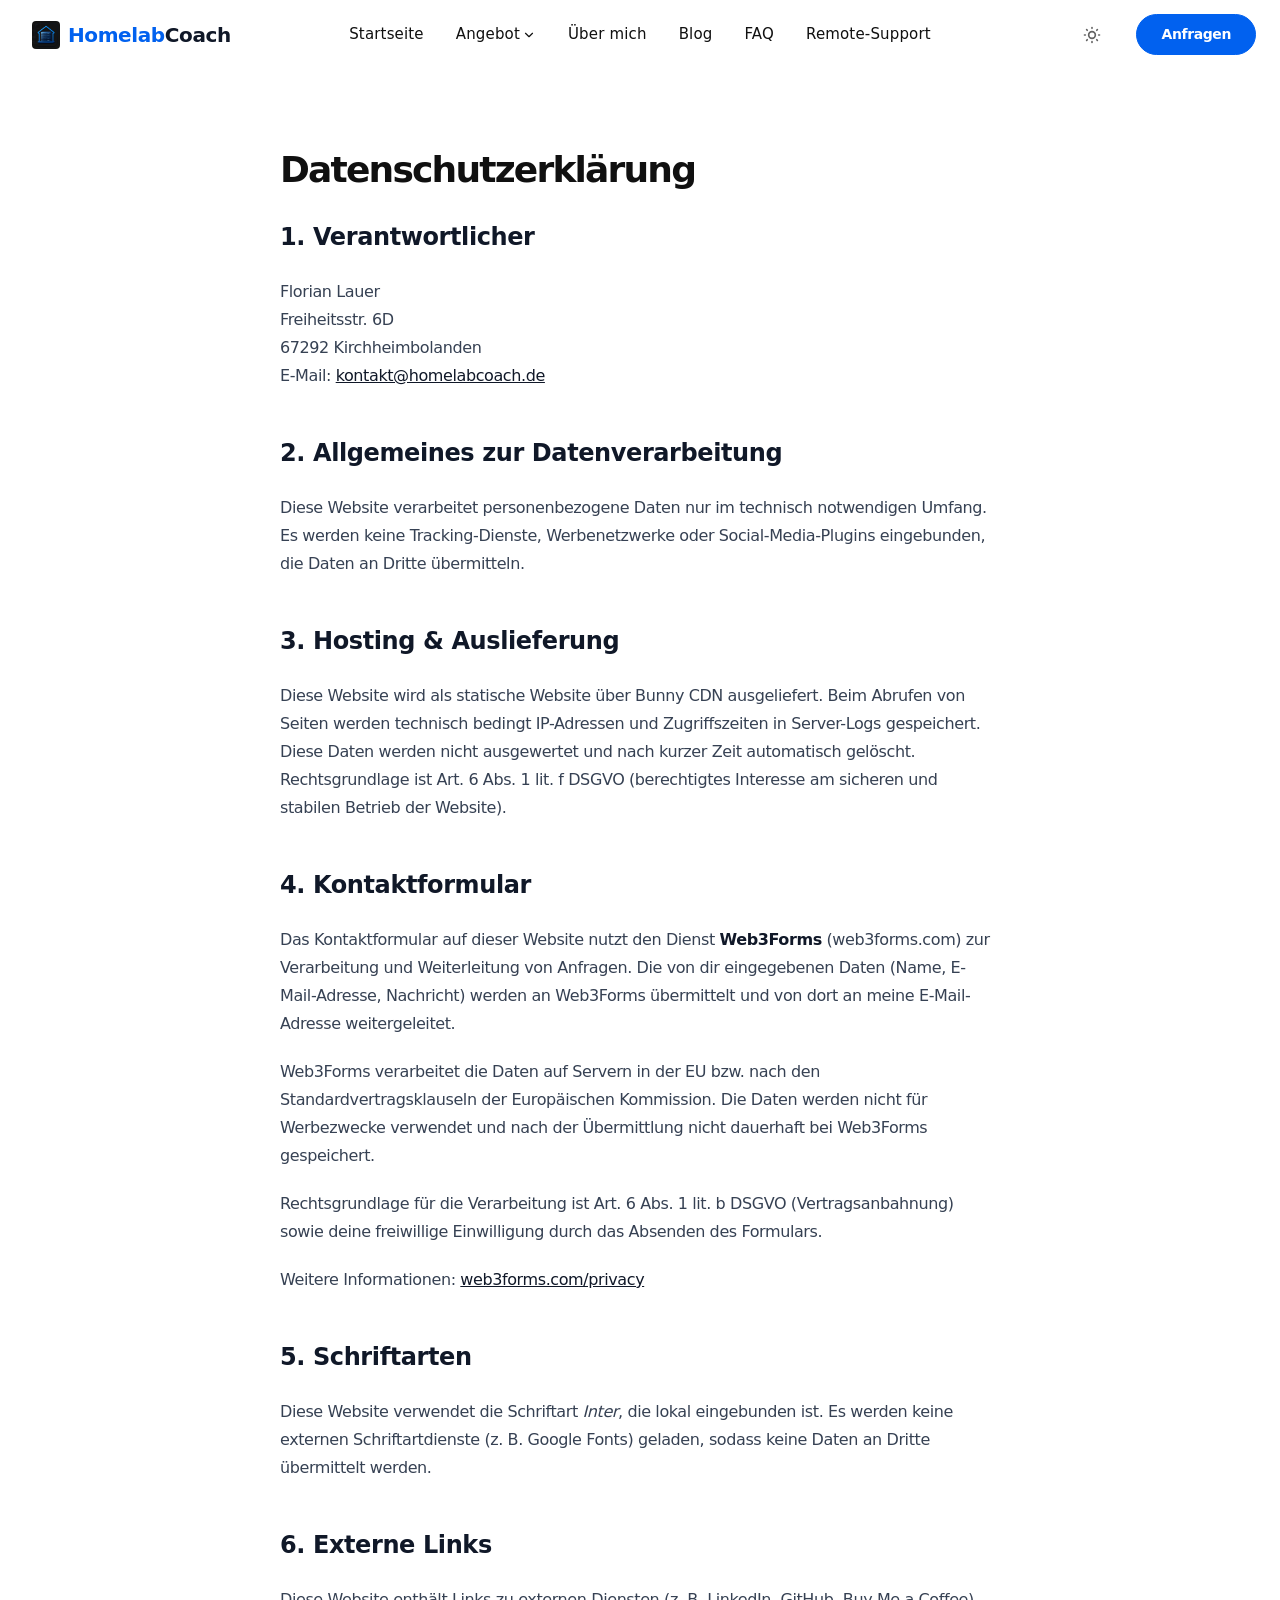
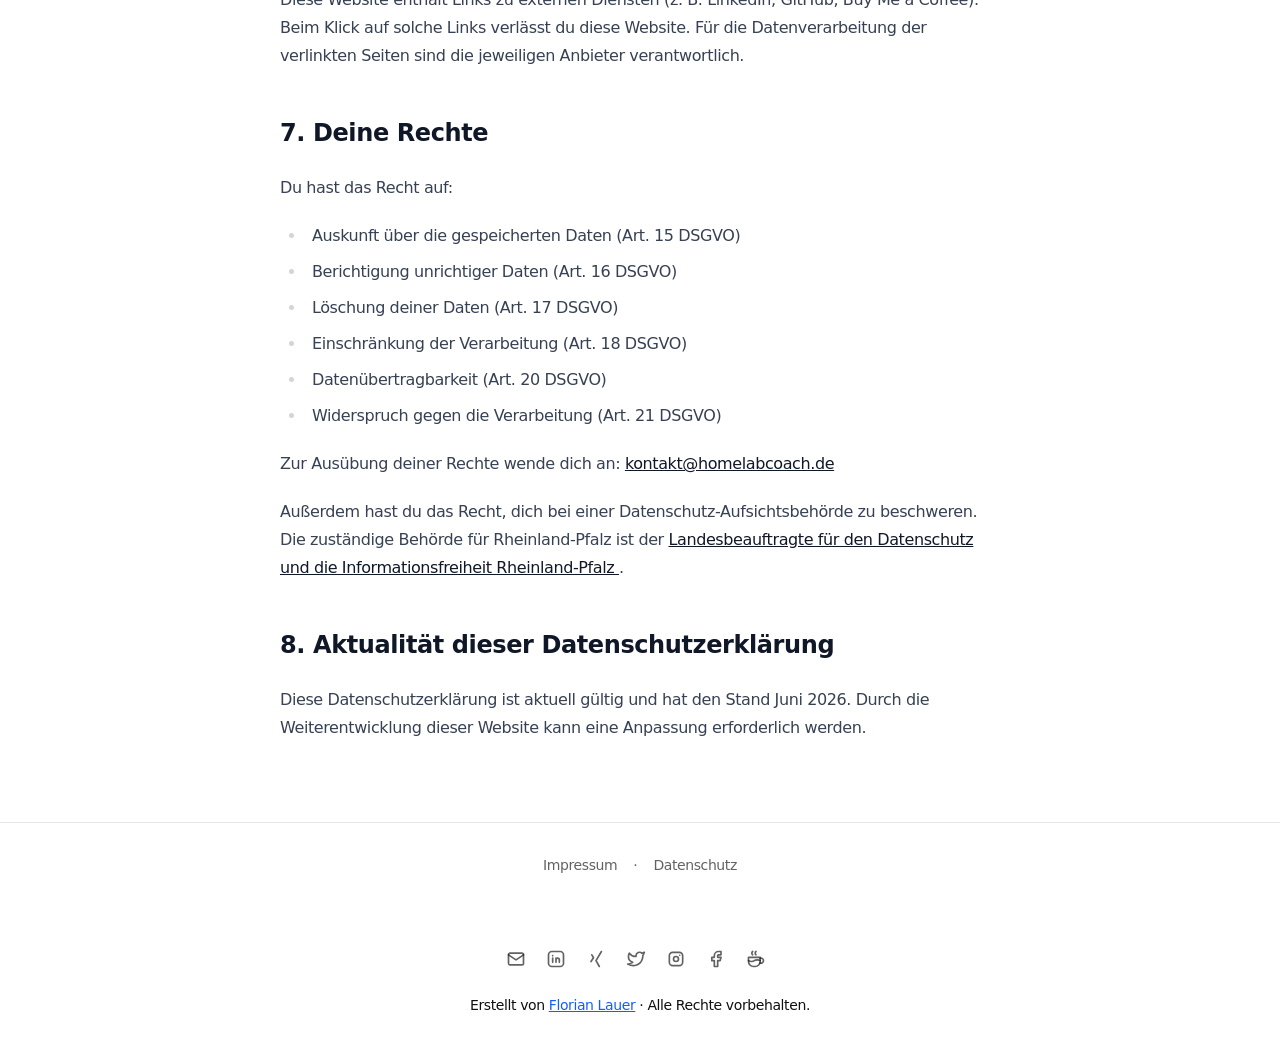
==== commit c6943e0d: "Preview build 2026-06-27 14:47" ====
--- a/datenschutz/index.html
+++ b/datenschutz/index.html
@@ -1 +1 @@
-<!DOCTYPE html><html class="2xl:text-[20px]" dir="ltr" lang="de"><head><meta charset="UTF-8"><meta content="width=device-width,initial-scale=1" name="viewport"><link href="/sitemap-index.xml" rel="sitemap"><link href="/_astro/favicon.CGiRCjPI.ico" rel="shortcut icon"><link href="/_astro/favicon.vp_fBu0c.svg" rel="icon" type="image/svg+xml"><link href="/_astro/favicon.vp_fBu0c.svg" rel="mask-icon" color="#8D46E7"><link href="/_astro/apple-touch-icon.DHIlG7dp.png" rel="apple-touch-icon" sizes="180x180"><style>:root{--cc-font-family:'Inter Variable',sans-serif;--cc-modal-border-radius:1rem;--cc-btn-border-radius:9999px;--cc-bg:#ffffff;--cc-primary-color:#111827;--cc-secondary-color:#6b7280;--cc-btn-primary-bg:rgb(1 97 239);--cc-btn-primary-color:#ffffff;--cc-btn-primary-border-color:rgb(1 97 239);--cc-btn-primary-hover-bg:rgb(1 78 190);--cc-btn-primary-hover-color:#ffffff;--cc-btn-primary-hover-border-color:rgb(1 78 190);--cc-separator-border-color:#e5e7eb;--cc-footer-bg:#f9fafb;--cc-footer-border-color:#e5e7eb}#cc-main.cc--darkmode{--cc-bg:rgb(15 23 42);--cc-primary-color:rgb(229 236 246);--cc-secondary-color:rgb(148 163 184);--cc-btn-primary-bg:rgb(1 97 239);--cc-btn-primary-color:#ffffff;--cc-btn-primary-border-color:rgb(1 97 239);--cc-btn-primary-hover-bg:rgb(1 78 190);--cc-btn-primary-hover-color:#ffffff;--cc-btn-primary-hover-border-color:rgb(1 78 190);--cc-separator-border-color:rgb(255 255 255 / 8%);--cc-footer-bg:rgb(9 15 29);--cc-footer-border-color:rgb(255 255 255 / 8%);--cc-footer-color:rgb(148 163 184)}#cc-main .cm{box-shadow:0 4px 32px rgb(0 0 0 / 20%);border:1px solid var(--cc-separator-border-color)}#cc-main .cm__title{font-weight:600;font-size:1rem}#cc-main .cm__desc{font-size:.875rem;line-height:1.6}#cc-main .cm__btn{font-weight:500;font-size:.875rem}:root{--aw-font-sans:'Inter Variable';--aw-font-serif:'Inter Variable';--aw-font-heading:'Inter Variable';--aw-color-primary:rgb(1 97 239);--aw-color-secondary:rgb(1 84 207);--aw-color-accent:rgb(109 40 217);--aw-color-text-heading:rgb(0 0 0);--aw-color-text-default:rgb(16 16 16);--aw-color-text-muted:rgb(16 16 16 / 66%);--aw-color-bg-page:rgb(255 255 255);--aw-color-bg-page-dark:rgb(3 6 32)}.dark{--aw-font-sans:'Inter Variable';--aw-font-serif:'Inter Variable';--aw-font-heading:'Inter Variable';--aw-color-primary:rgb(1 97 239);--aw-color-secondary:rgb(1 84 207);--aw-color-accent:rgb(109 40 217);--aw-color-text-heading:rgb(247, 248, 248);--aw-color-text-default:rgb(229 236 246);--aw-color-text-muted:rgb(229 236 246 / 66%);--aw-color-bg-page:rgb(3 6 32)}</style><script>!function(){const e="system";function t(e){"dark"===e?document.documentElement.classList.add("dark"):document.documentElement.classList.remove("dark");const t=document.querySelectorAll("[data-aw-toggle-color-scheme] > input");t&&t.length&&t.forEach(t=>{t.checked="dark"!==e})}e&&e.endsWith(":only")||(localStorage.theme,0)?t(e.replace(":only","")):"dark"===localStorage.theme||!("theme"in localStorage)&&window.matchMedia("(prefers-color-scheme: dark)").matches?t("dark"):t("light")}()</script><title>Datenschutzerklärung — HomelabCoach</title><link href="https://www.homelabcoach.de/datenschutz" rel="canonical"><meta content="Homelab-Beratung für Privatpersonen: Planung, Einrichtung und Problemlösung für dein privates Homelab – strukturiert, verständlich und ohne unnötigen Aufwand." name="description"><meta content="noindex, nofollow" name="robots"><meta content="Datenschutzerklärung" property="og:title"><meta content="website" property="og:type"><meta content="https://www.homelabcoach.de/_astro/default.CZ816Hke_Z20CwEO.jpg" property="og:image"><meta content="https://www.homelabcoach.de/datenschutz" property="og:url"><meta content="Homelab-Beratung für Privatpersonen: Planung, Einrichtung und Problemlösung für dein privates Homelab – strukturiert, verständlich und ohne unnötigen Aufwand." property="og:description"><meta content="de" property="og:locale"><meta content="HomelabCoach" property="og:site_name"><meta content="https://www.homelabcoach.de/_astro/default.CZ816Hke_Z20CwEO.jpg" property="og:image:url"><meta content="1200" property="og:image:width"><meta content="626" property="og:image:height"><meta content="Datenschutzerklärung" property="og:image:alt"><meta content="summary_large_image" name="twitter:card"><meta content="@LauerFlorian" name="twitter:site"><meta content="@LauerFlorian" name="twitter:creator"><script data-id id="ga-init">if(document.getElementById("ga-init").dataset.id){var d=document.getElementById("ga-init").dataset.id;window.dataLayer=window.dataLayer||[],window.gtag=function(){dataLayer.push(arguments)},window.gtag("js",new Date),window.gtag("config",d)}</script><link href="https://images.unsplash.com" rel="preconnect"><script src="https://cloud.umami.is/script.js" data-website-id="8c199268-29fe-42d0-9d3a-f524d0a5fcac" defer="defer"></script><meta content="true" name="astro-view-transitions-enabled"><meta content="swap" name="astro-view-transitions-fallback"><script src="/_astro/ClientRouter.astro_astro_type_script_index_0_lang.CAqDO0tx.js" type="module"></script><link href="/_astro/Layout.DE72S3b6.css" rel="stylesheet"><script src="/_astro/page.JYoqAuaC.js" type="module"></script></head><body class="antialiased bg-page text-default tracking-tight"><script type="module">function t(){const t=document.getElementById("cc-main");if(!t)return;const e=document.documentElement.classList.contains("dark");t.classList.toggle("cc--darkmode",e)}const c=new MutationObserver(t);c.observe(document.documentElement,{attributes:!0,attributeFilter:["class"]}),document.addEventListener("DOMContentLoaded",t)</script><header class="w-full mx-auto border-b border-gray-50/0 ease-in-out flex-none sticky top-0 transition-[opacity] z-40" data-aw-sticky-header="true" id="header"><div class="absolute inset-0"></div><div class="w-full mx-auto max-w-7xl md:grid md:grid-cols-3 md:items-center md:px-6 px-3 py-3 relative text-default"><div class="flex justify-between"><a href="/" class="items-center flex"><span class="dark:text-white font-bold md:text-xl ml-2 rtl:ml-0 rtl:mr-2 self-center text-2xl text-gray-900 whitespace-nowrap">HomelabCoach</span></a><div class="items-center flex md:hidden"><button aria-label="Toggle Menu" class="items-center flex flex-col cursor-pointer group h-12 justify-center rounded w-12" type="button" data-aw-toggle-menu><span class="sr-only">Toggle Menu</span> <span class="transition bg-black dark:bg-white duration-200 ease h-0.5 my-1 opacity-80 rounded-full transform w-6 group-[.expanded]:rotate-45 group-[.expanded]:translate-y-2.5" aria-hidden="true"></span> <span class="transition bg-black dark:bg-white duration-200 ease h-0.5 my-1 opacity-80 rounded-full transform w-6 group-[.expanded]:opacity-0" aria-hidden="true"></span> <span class="transition bg-black dark:bg-white duration-200 ease h-0.5 my-1 opacity-80 rounded-full transform w-6 group-[.expanded]:-rotate-45 group-[.expanded]:-translate-y-2.5" aria-hidden="true"></span></button></div></div><nav aria-label="Main navigation" class="items-center md:w-auto w-full hidden md:flex md:justify-self-center md:mx-5 md:overflow-visible overflow-x-hidden overflow-y-auto text-default"><ul class="flex flex-col font-medium md:flex-row md:justify-center md:self-center md:text-[0.9375rem] md:w-auto text-xl tracking-[0.01rem] w-full"><li class><a href="/" class="items-center flex dark:hover:text-white hover:text-link px-4 py-3 whitespace-nowrap">Startseite</a></li><li class><a href="/remotesupport" class="items-center flex dark:hover:text-white hover:text-link px-4 py-3 whitespace-nowrap">Remote-Support</a></li></ul></nav><div class="items-center md:w-auto w-full hidden md:flex bottom-0 fixed justify-end left-0 md:justify-self-end md:mb-0 md:p-0 md:self-center md:static p-3 rtl:left-auto rtl:right-0"><div class="items-center flex justify-between md:w-auto w-full"><div class="flex"><button aria-label="Toggle between Dark and Light mode" class="items-center dark:focus:ring-gray-700 dark:hover:bg-gray-700 dark:text-gray-400 focus:outline-none focus:ring-4 focus:ring-gray-200 hover:bg-gray-100 inline-flex p-2.5 rounded-lg text-muted text-sm" type="button" data-aw-toggle-color-scheme><svg class="w-6 h-6 md:h-5 md:inline-block md:w-5" data-icon="tabler:sun" height="1em" width="1em"><symbol id="ai:tabler:sun" viewBox="0 0 24 24"><path d="M8 12a4 4 0 1 0 8 0a4 4 0 1 0-8 0m-5 0h1m8-9v1m8 8h1m-9 8v1M5.6 5.6l.7.7m12.1-.7l-.7.7m0 11.4l.7.7m-12.1-.7l-.7.7" fill="none" stroke="currentColor" stroke-linecap="round" stroke-linejoin="round" stroke-width="2"/></symbol><use href="#ai:tabler:sun"></use></svg></button></div><span class="ml-4 rtl:ml-0 rtl:mr-4"><a href="/form" class="ml-2 btn-primary font-semibold md:px-6 px-5.5 py-2.5 shadow-none text-sm w-auto">Anfragen</a></span></div></div></div></header><main><section class="md:py-20 py-16"><div class="mx-auto px-4 sm:px-6 max-w-3xl"><h1 class="dark:text-white font-bold font-heading leading-tighter mb-8 text-4xl tracking-tighter">Datenschutzerklärung</h1><div class="dark:prose-invert max-w-none prose"><h2>1. Verantwortlicher</h2><p>Florian Lauer<br>Freiheitsstr. 6D<br>67292 Kirchheimbolanden<br>E-Mail: <a href="mailto:kontakt@homelabcoach.de">kontakt@homelabcoach.de</a></p><h2>2. Allgemeines zur Datenverarbeitung</h2><p>Diese Website verarbeitet personenbezogene Daten nur im technisch notwendigen Umfang. Es werden keine Tracking-Dienste, Werbenetzwerke oder Social-Media-Plugins eingebunden, die Daten an Dritte übermitteln.</p><h2>3. Hosting & Auslieferung</h2><p>Diese Website wird als statische Website über Bunny CDN ausgeliefert. Beim Abrufen von Seiten werden technisch bedingt IP-Adressen und Zugriffszeiten in Server-Logs gespeichert. Diese Daten werden nicht ausgewertet und nach kurzer Zeit automatisch gelöscht. Rechtsgrundlage ist Art. 6 Abs. 1 lit. f DSGVO (berechtigtes Interesse am sicheren und stabilen Betrieb der Website).</p><h2>4. Kontaktformular</h2><p>Das Kontaktformular auf dieser Website nutzt den Dienst <strong>Web3Forms</strong> (web3forms.com) zur Verarbeitung und Weiterleitung von Anfragen. Die von dir eingegebenen Daten (Name, E-Mail-Adresse, Nachricht) werden an Web3Forms übermittelt und von dort an meine E-Mail-Adresse weitergeleitet.</p><p>Web3Forms verarbeitet die Daten auf Servern in der EU bzw. nach den Standardvertragsklauseln der Europäischen Kommission. Die Daten werden nicht für Werbezwecke verwendet und nach der Übermittlung nicht dauerhaft bei Web3Forms gespeichert.</p><p>Rechtsgrundlage für die Verarbeitung ist Art. 6 Abs. 1 lit. b DSGVO (Vertragsanbahnung) sowie deine freiwillige Einwilligung durch das Absenden des Formulars.</p><p>Weitere Informationen: <a href="https://web3forms.com/privacy" rel="noopener" target="_blank">web3forms.com/privacy</a></p><h2>5. Schriftarten</h2><p>Diese Website verwendet die Schriftart <em>Inter</em>, die lokal eingebunden ist. Es werden keine externen Schriftartdienste (z. B. Google Fonts) geladen, sodass keine Daten an Dritte übermittelt werden.</p><h2>6. Externe Links</h2><p>Diese Website enthält Links zu externen Diensten (z. B. LinkedIn, GitHub, Buy Me a Coffee). Beim Klick auf solche Links verlässt du diese Website. Für die Datenverarbeitung der verlinkten Seiten sind die jeweiligen Anbieter verantwortlich.</p><h2>7. Deine Rechte</h2><p>Du hast das Recht auf:</p><ul><li>Auskunft über die gespeicherten Daten (Art. 15 DSGVO)</li><li>Berichtigung unrichtiger Daten (Art. 16 DSGVO)</li><li>Löschung deiner Daten (Art. 17 DSGVO)</li><li>Einschränkung der Verarbeitung (Art. 18 DSGVO)</li><li>Datenübertragbarkeit (Art. 20 DSGVO)</li><li>Widerspruch gegen die Verarbeitung (Art. 21 DSGVO)</li></ul><p>Zur Ausübung deiner Rechte wende dich an: <a href="mailto:kontakt@homelabcoach.de">kontakt@homelabcoach.de</a></p><p>Außerdem hast du das Recht, dich bei einer Datenschutz-Aufsichtsbehörde zu beschweren. Die zuständige Behörde für Rheinland-Pfalz ist der <a href="https://www.datenschutz.rlp.de" rel="noopener" target="_blank">Landesbeauftragte für den Datenschutz und die Informationsfreiheit Rheinland-Pfalz </a>.</p><h2>8. Aktualität dieser Datenschutzerklärung</h2><p>Diese Datenschutzerklärung ist aktuell gültig und hat den Stand Juni 2026. Durch die Weiterentwicklung dieser Website kann eine Anpassung erforderlich werden.</p></div></div></section></main><footer class="border-gray-200 border-t dark:border-slate-800 not-prose relative"><div class="absolute inset-0 dark:bg-dark pointer-events-none" aria-hidden="true"></div><div class="mx-auto max-w-7xl relative dark:text-slate-300 intersect-no-queue intersect-once intersect-quarter motion-safe:md:intersect:animate-fade motion-safe:md:opacity-0 px-4 sm:px-6"><div class="flex gap-4 justify-center py-8 text-sm"><a href="/impressum" class="text-muted dark:text-gray-400 duration-150 ease-in-out hover:text-gray-700 hover:underline transition">Impressum</a> <span class="text-muted">·</span><a href="/datenschutz" class="text-muted dark:text-gray-400 duration-150 ease-in-out hover:text-gray-700 hover:underline transition">Datenschutz</a></div><div class="items-center flex flex-col gap-4 md:py-8 py-6"><ul class="flex -ml-2"><li><a href="mailto:kontakt@homelabcoach.de" class="items-center dark:focus:ring-gray-700 dark:hover:bg-gray-700 dark:text-gray-400 focus:outline-none focus:ring-4 focus:ring-gray-200 hover:bg-gray-100 inline-flex p-2.5 rounded-lg text-muted text-sm" aria-label="E-Mail"><svg class="h-5 w-5" data-icon="tabler:mail" height="1em" width="1em"><symbol id="ai:tabler:mail" viewBox="0 0 24 24"><g fill="none" stroke="currentColor" stroke-linecap="round" stroke-linejoin="round" stroke-width="2"><path d="M3 7a2 2 0 0 1 2-2h14a2 2 0 0 1 2 2v10a2 2 0 0 1-2 2H5a2 2 0 0 1-2-2z"/><path d="m3 7l9 6l9-6"/></g></symbol><use href="#ai:tabler:mail"></use></svg></a></li><li><a href="https://www.linkedin.com/in/florian-lauer-549368309/" class="items-center dark:focus:ring-gray-700 dark:hover:bg-gray-700 dark:text-gray-400 focus:outline-none focus:ring-4 focus:ring-gray-200 hover:bg-gray-100 inline-flex p-2.5 rounded-lg text-muted text-sm" aria-label="LinkedIn"><svg class="h-5 w-5" data-icon="tabler:brand-linkedin" height="1em" width="1em"><symbol id="ai:tabler:brand-linkedin" viewBox="0 0 24 24"><g fill="none" stroke="currentColor" stroke-linecap="round" stroke-linejoin="round" stroke-width="2"><path d="M8 11v5m0-8v.01M12 16v-5m4 5v-3a2 2 0 1 0-4 0"/><path d="M3 7a4 4 0 0 1 4-4h10a4 4 0 0 1 4 4v10a4 4 0 0 1-4 4H7a4 4 0 0 1-4-4z"/></g></symbol><use href="#ai:tabler:brand-linkedin"></use></svg></a></li><li><a href="https://www.xing.com/profile/Florian_Lauer5" class="items-center dark:focus:ring-gray-700 dark:hover:bg-gray-700 dark:text-gray-400 focus:outline-none focus:ring-4 focus:ring-gray-200 hover:bg-gray-100 inline-flex p-2.5 rounded-lg text-muted text-sm" aria-label="XING"><svg class="h-5 w-5" data-icon="tabler:brand-xing" height="1em" width="1em"><symbol id="ai:tabler:brand-xing" viewBox="0 0 24 24"><path d="m16 21l-4-7l6.5-11M7 7l2 3.5L6 15" fill="none" stroke="currentColor" stroke-linecap="round" stroke-linejoin="round" stroke-width="2"/></symbol><use href="#ai:tabler:brand-xing"></use></svg></a></li><li><a href="https://twitter.com/LauerFlorian" class="items-center dark:focus:ring-gray-700 dark:hover:bg-gray-700 dark:text-gray-400 focus:outline-none focus:ring-4 focus:ring-gray-200 hover:bg-gray-100 inline-flex p-2.5 rounded-lg text-muted text-sm" aria-label="Twitter"><svg class="h-5 w-5" data-icon="tabler:brand-twitter" height="1em" width="1em"><symbol id="ai:tabler:brand-twitter" viewBox="0 0 24 24"><path d="M22 4.01c-1 .49-1.98.689-3 .99c-1.121-1.265-2.783-1.335-4.38-.737S11.977 6.323 12 8v1c-3.245.083-6.135-1.395-8-4c0 0-4.182 7.433 4 11c-1.872 1.247-3.739 2.088-6 2c3.308 1.803 6.913 2.423 10.034 1.517c3.58-1.04 6.522-3.723 7.651-7.742a13.8 13.8 0 0 0 .497-3.753c0-.249 1.51-2.772 1.818-4.013z" fill="none" stroke="currentColor" stroke-linecap="round" stroke-linejoin="round" stroke-width="2"/></symbol><use href="#ai:tabler:brand-twitter"></use></svg></a></li><li><a href="https://www.instagram.com/flo_lauer/" class="items-center dark:focus:ring-gray-700 dark:hover:bg-gray-700 dark:text-gray-400 focus:outline-none focus:ring-4 focus:ring-gray-200 hover:bg-gray-100 inline-flex p-2.5 rounded-lg text-muted text-sm" aria-label="Instagram"><svg class="h-5 w-5" data-icon="tabler:brand-instagram" height="1em" width="1em"><symbol id="ai:tabler:brand-instagram" viewBox="0 0 24 24"><g fill="none" stroke="currentColor" stroke-linecap="round" stroke-linejoin="round" stroke-width="2"><path d="M4 8a4 4 0 0 1 4-4h8a4 4 0 0 1 4 4v8a4 4 0 0 1-4 4H8a4 4 0 0 1-4-4z"/><path d="M9 12a3 3 0 1 0 6 0a3 3 0 0 0-6 0m7.5-4.5v.01"/></g></symbol><use href="#ai:tabler:brand-instagram"></use></svg></a></li><li><a href="https://www.facebook.com/Flo.Lauer/" class="items-center dark:focus:ring-gray-700 dark:hover:bg-gray-700 dark:text-gray-400 focus:outline-none focus:ring-4 focus:ring-gray-200 hover:bg-gray-100 inline-flex p-2.5 rounded-lg text-muted text-sm" aria-label="Facebook"><svg class="h-5 w-5" data-icon="tabler:brand-facebook" height="1em" width="1em"><symbol id="ai:tabler:brand-facebook" viewBox="0 0 24 24"><path d="M7 10v4h3v7h4v-7h3l1-4h-4V8a1 1 0 0 1 1-1h3V3h-3a5 5 0 0 0-5 5v2z" fill="none" stroke="currentColor" stroke-linecap="round" stroke-linejoin="round" stroke-width="2"/></symbol><use href="#ai:tabler:brand-facebook"></use></svg></a></li><li><a href="https://www.buymeacoffee.com/florianlauer" class="items-center dark:focus:ring-gray-700 dark:hover:bg-gray-700 dark:text-gray-400 focus:outline-none focus:ring-4 focus:ring-gray-200 hover:bg-gray-100 inline-flex p-2.5 rounded-lg text-muted text-sm" aria-label="Buy me a Coffee"><svg class="h-5 w-5" data-icon="tabler:coffee" height="1em" width="1em"><symbol id="ai:tabler:coffee" viewBox="0 0 24 24"><g fill="none" stroke="currentColor" stroke-linecap="round" stroke-linejoin="round" stroke-width="2"><path d="M3 14c.83.642 2.077 1.017 3.5 1c1.423.017 2.67-.358 3.5-1s2.077-1.017 3.5-1c1.423-.017 2.67.358 3.5 1M8 3a2.4 2.4 0 0 0-1 2a2.4 2.4 0 0 0 1 2m4-4a2.4 2.4 0 0 0-1 2a2.4 2.4 0 0 0 1 2"/><path d="M3 10h14v5a6 6 0 0 1-6 6H9a6 6 0 0 1-6-6z"/><path d="M16.746 16.726a3 3 0 1 0 .252-5.555"/></g></symbol><use href="#ai:tabler:coffee"></use></svg></a></li></ul><div class="dark:text-muted text-center text-sm">Erstellt von <a href="https://www.laitco.de" class="dark:text-muted text-blue-600 underline" rel="noopener" target="_blank">Florian Lauer</a> · Alle Rechte vorbehalten.</div></div></div></footer><script>!function(){const e="system";if(window.basic_script)return;function t(e){"dark"===e?document.documentElement.classList.add("dark"):document.documentElement.classList.remove("dark")}window.basic_script=!0;const a=function(){e&&e.endsWith(":only")||(localStorage.theme,0)?t(e.replace(":only","")):"dark"===localStorage.theme||!("theme"in localStorage)&&window.matchMedia("(prefers-color-scheme: dark)").matches?t("dark"):t("light")};function d(e,t,a){const d="string"==typeof e?document.querySelectorAll(e):e;d&&d.length&&d.forEach(e=>{e.addEventListener(t,t=>a(t,e),!1)})}a();const o=function(){let t=window.scrollY,a=!0;d("#header nav","click",function(){document.querySelector("[data-aw-toggle-menu]")?.classList.remove("expanded"),document.body.classList.remove("overflow-hidden"),document.getElementById("header")?.classList.remove("h-screen"),document.getElementById("header")?.classList.remove("expanded"),document.getElementById("header")?.classList.remove("bg-page"),document.querySelector("#header nav")?.classList.add("hidden"),document.querySelector("#header > div > div:last-child")?.classList.add("hidden")}),d("[data-aw-toggle-menu]","click",function(e,t){t.classList.toggle("expanded"),document.body.classList.toggle("overflow-hidden"),document.getElementById("header")?.classList.toggle("h-screen"),document.getElementById("header")?.classList.toggle("expanded"),document.getElementById("header")?.classList.toggle("bg-page"),document.querySelector("#header nav")?.classList.toggle("hidden"),document.querySelector("#header > div > div:last-child")?.classList.toggle("hidden")}),d("[data-aw-toggle-color-scheme]","click",function(){e.endsWith(":only")||(Observer.removeAnimationDelay(),document.documentElement.classList.toggle("dark"),localStorage.theme=document.documentElement.classList.contains("dark")?"dark":"light")}),d("[data-aw-social-share]","click",function(e,t){const a=t.getAttribute("data-aw-social-share"),d=encodeURIComponent(t.getAttribute("data-aw-url")),o=encodeURIComponent(t.getAttribute("data-aw-text"));let n;switch(a){case"facebook":n=`https://www.facebook.com/sharer.php?u=${d}`;break;case"twitter":n=`https://twitter.com/intent/tweet?url=${d}&text=${o}`;break;case"linkedin":n=`https://www.linkedin.com/shareArticle?mini=true&url=${d}&title=${o}`;break;case"whatsapp":n=`https://wa.me/?text=${o}%20${d}`;break;case"mail":n=`mailto:?subject=%22${o}%22&body=${o}%20${d}`;break;default:return}const c=document.createElement("a");c.target="_blank",c.href=n,c.click()});function o(){const e=document.querySelector("#header[data-aw-sticky-header]");e&&(t>60&&!e.classList.contains("scroll")?e.classList.add("scroll"):t<=60&&e.classList.contains("scroll")&&e.classList.remove("scroll"),a=!1)}window.matchMedia("(max-width: 767px)").addEventListener("change",function(){document.querySelector("[data-aw-toggle-menu]")?.classList.remove("expanded"),document.body.classList.remove("overflow-hidden"),document.getElementById("header")?.classList.remove("h-screen"),document.getElementById("header")?.classList.remove("expanded"),document.getElementById("header")?.classList.remove("bg-page"),document.querySelector("#header nav")?.classList.add("hidden"),document.querySelector("#header > div > div:last-child")?.classList.add("hidden")}),o(),d([document],"scroll",function(){t=window.scrollY,a||(window.requestAnimationFrame(()=>{o()}),a=!0)})},n=function(){document.documentElement.classList.add("motion-safe:scroll-smooth");const e=document.querySelector("[data-aw-toggle-menu]");e&&e.classList.remove("expanded"),document.body.classList.remove("overflow-hidden"),document.getElementById("header")?.classList.remove("h-screen"),document.getElementById("header")?.classList.remove("expanded"),document.querySelector("#header nav")?.classList.add("hidden")};window.onload=o,window.onpageshow=n,document.addEventListener("astro:after-swap",()=>{a(),o(),n()})}()</script><script>const Observer={observer:null,delayBetweenAnimations:100,animationCounter:0,elements:null,start(t){this.observer&&this.observer.disconnect(),this.animationCounter=0;this.elements=Array.from(document.querySelectorAll(['[class*=" intersect:"]','[class*=":intersect:"]','[class^="intersect:"]','[class="intersect"]','[class*=" intersect "]','[class^="intersect "]','[class$=" intersect"]'].join(",")));if(this.elements.forEach(t=>{var e;t.setAttribute("no-intersect",""),t._intersectionThreshold=(e=t).classList.contains("intersect-full")?.99:e.classList.contains("intersect-half")?.5:e.classList.contains("intersect-quarter")?.25:0}),t){const t=window.innerHeight;this.elements.forEach(e=>{const s=e.getBoundingClientRect();s.top<t&&s.bottom>0&&(e.removeAttribute("no-intersect"),e.setAttribute("data-animated","true"),e.style.animationDuration="0s")})}this.observer=new IntersectionObserver(t=>{t.forEach(t=>{requestAnimationFrame(()=>{const e=t.target,s=t.intersectionRatio,n=e._intersectionThreshold;if(e.classList.contains("intersect-no-queue"))t.isIntersecting?(e.removeAttribute("no-intersect"),e.classList.contains("intersect-once")&&this.observer.unobserve(e)):e.setAttribute("no-intersect","");else if(s>=n){if(!e.hasAttribute("data-animated")){e.removeAttribute("no-intersect"),e.setAttribute("data-animated","true"),e.style.animationDuration="";const t=this.animationCounter*this.delayBetweenAnimations;this.animationCounter++,e.style.transitionDelay=`${t}ms`,e.style.animationDelay=`${t}ms`,e.classList.contains("intersect-once")&&this.observer.unobserve(e)}}else e.setAttribute("no-intersect",""),e.removeAttribute("data-animated"),e.style.transitionDelay="",e.style.animationDelay="",e.style.animationDuration="",this.animationCounter=0})})},{threshold:[0,.25,.5,.99]}),this.elements.forEach(t=>{t.hasAttribute("data-animated")||this.observer.observe(t)})},removeAnimationDelay(){this.elements.forEach(t=>{"true"===t.getAttribute("data-animated")&&(t.style.transitionDelay="",t.style.animationDelay="")})}};Observer.start(!1),document.addEventListener("astro:after-swap",()=>{Observer.start(!0)})</script></body></html>+<!DOCTYPE html><html class="2xl:text-[20px]" dir="ltr" lang="de"><head><meta charset="UTF-8"><meta content="width=device-width,initial-scale=1" name="viewport"><link href="/sitemap-index.xml" rel="sitemap"><link href="/_astro/favicon.CJxsGUAt.ico" rel="shortcut icon"><link href="/_astro/favicon-16x16.CSAhz76q.png" rel="icon" sizes="16x16" type="image/png"><link href="/_astro/favicon-32x32.DuU3NMEa.png" rel="icon" sizes="32x32" type="image/png"><link href="/_astro/apple-touch-icon.D4v0y09u.png" rel="apple-touch-icon" sizes="180x180"><link href="/_astro/android-chrome-192x192.DsOP6cjH.png" rel="icon" sizes="192x192" type="image/png"><link href="/_astro/android-chrome-512x512.Z3ZbSCvE.png" rel="icon" sizes="512x512" type="image/png"><link href="/site.webmanifest" rel="manifest"><style>:root{--cc-font-family:'Inter Variable',sans-serif;--cc-modal-border-radius:1rem;--cc-btn-border-radius:9999px;--cc-bg:#ffffff;--cc-primary-color:#111827;--cc-secondary-color:#6b7280;--cc-btn-primary-bg:rgb(1 97 239);--cc-btn-primary-color:#ffffff;--cc-btn-primary-border-color:rgb(1 97 239);--cc-btn-primary-hover-bg:rgb(1 78 190);--cc-btn-primary-hover-color:#ffffff;--cc-btn-primary-hover-border-color:rgb(1 78 190);--cc-separator-border-color:#e5e7eb;--cc-footer-bg:#f9fafb;--cc-footer-border-color:#e5e7eb}#cc-main.cc--darkmode{--cc-bg:rgb(15 23 42);--cc-primary-color:rgb(229 236 246);--cc-secondary-color:rgb(148 163 184);--cc-btn-primary-bg:rgb(1 97 239);--cc-btn-primary-color:#ffffff;--cc-btn-primary-border-color:rgb(1 97 239);--cc-btn-primary-hover-bg:rgb(1 78 190);--cc-btn-primary-hover-color:#ffffff;--cc-btn-primary-hover-border-color:rgb(1 78 190);--cc-separator-border-color:rgb(255 255 255 / 8%);--cc-footer-bg:rgb(9 15 29);--cc-footer-border-color:rgb(255 255 255 / 8%);--cc-footer-color:rgb(148 163 184)}#cc-main .cm{box-shadow:0 4px 32px rgb(0 0 0 / 20%);border:1px solid var(--cc-separator-border-color)}#cc-main .cm__title{font-weight:600;font-size:1rem}#cc-main .cm__desc{font-size:.875rem;line-height:1.6}#cc-main .cm__btn{font-weight:500;font-size:.875rem}:root{--aw-font-sans:'Inter Variable';--aw-font-serif:'Inter Variable';--aw-font-heading:'Inter Variable';--aw-color-primary:rgb(1 97 239);--aw-color-secondary:rgb(1 84 207);--aw-color-accent:rgb(109 40 217);--aw-color-text-heading:rgb(0 0 0);--aw-color-text-default:rgb(16 16 16);--aw-color-text-muted:rgb(16 16 16 / 66%);--aw-color-bg-page:rgb(255 255 255);--aw-color-bg-page-dark:rgb(3 6 32)}.dark{--aw-font-sans:'Inter Variable';--aw-font-serif:'Inter Variable';--aw-font-heading:'Inter Variable';--aw-color-primary:rgb(1 97 239);--aw-color-secondary:rgb(1 84 207);--aw-color-accent:rgb(109 40 217);--aw-color-text-heading:rgb(247, 248, 248);--aw-color-text-default:rgb(229 236 246);--aw-color-text-muted:rgb(229 236 246 / 66%);--aw-color-bg-page:rgb(3 6 32)}</style><script>!function(){const e="system";function t(e){"dark"===e?document.documentElement.classList.add("dark"):document.documentElement.classList.remove("dark");const t=document.querySelectorAll("[data-aw-toggle-color-scheme] > input");t&&t.length&&t.forEach(t=>{t.checked="dark"!==e})}e&&e.endsWith(":only")||(localStorage.theme,0)?t(e.replace(":only","")):"dark"===localStorage.theme||!("theme"in localStorage)&&window.matchMedia("(prefers-color-scheme: dark)").matches?t("dark"):t("light")}()</script><title>Datenschutzerklärung — HomelabCoach</title><link href="https://www.homelabcoach.de/datenschutz" rel="canonical"><meta content="Homelab-Beratung für Privatpersonen: Planung, Einrichtung und Problemlösung für dein privates Homelab – strukturiert, verständlich und ohne unnötigen Aufwand." name="description"><meta content="noindex, nofollow" name="robots"><meta content="Datenschutzerklärung" property="og:title"><meta content="website" property="og:type"><meta content="https://www.homelabcoach.de/_astro/default.CZ816Hke_Z20CwEO.jpg" property="og:image"><meta content="https://www.homelabcoach.de/datenschutz" property="og:url"><meta content="Homelab-Beratung für Privatpersonen: Planung, Einrichtung und Problemlösung für dein privates Homelab – strukturiert, verständlich und ohne unnötigen Aufwand." property="og:description"><meta content="de" property="og:locale"><meta content="HomelabCoach" property="og:site_name"><meta content="https://www.homelabcoach.de/_astro/default.CZ816Hke_Z20CwEO.jpg" property="og:image:url"><meta content="1200" property="og:image:width"><meta content="626" property="og:image:height"><meta content="Datenschutzerklärung" property="og:image:alt"><meta content="summary_large_image" name="twitter:card"><meta content="@LauerFlorian" name="twitter:site"><meta content="@LauerFlorian" name="twitter:creator"><script data-id id="ga-init">if(document.getElementById("ga-init").dataset.id){var d=document.getElementById("ga-init").dataset.id;window.dataLayer=window.dataLayer||[],window.gtag=function(){dataLayer.push(arguments)},window.gtag("js",new Date),window.gtag("config",d)}</script><link href="https://images.unsplash.com" rel="preconnect"><script src="https://cloud.umami.is/script.js" data-website-id="8c199268-29fe-42d0-9d3a-f524d0a5fcac" defer="defer"></script><meta content="true" name="astro-view-transitions-enabled"><meta content="swap" name="astro-view-transitions-fallback"><script src="/_astro/ClientRouter.astro_astro_type_script_index_0_lang.CAqDO0tx.js" type="module"></script><link href="/_astro/Layout.Doh3WV3I.css" rel="stylesheet"><script src="/_astro/page.JYoqAuaC.js" type="module"></script></head><body class="antialiased bg-page text-default tracking-tight"><script type="module">function t(){const t=document.getElementById("cc-main");if(!t)return;const e=document.documentElement.classList.contains("dark");t.classList.toggle("cc--darkmode",e)}const c=new MutationObserver(t);c.observe(document.documentElement,{attributes:!0,attributeFilter:["class"]}),document.addEventListener("DOMContentLoaded",t)</script><header class="w-full mx-auto border-b border-gray-50/0 ease-in-out flex-none sticky top-0 transition-[opacity] z-40" data-aw-sticky-header="true" id="header"><div class="absolute inset-0"></div><div class="w-full mx-auto max-w-7xl md:grid md:grid-cols-3 md:items-center md:px-6 px-3 py-3 relative text-default"><div class="flex justify-between"><a href="/" class="items-center flex"><span class="items-center flex whitespace-nowrap gap-2 ml-2 rtl:ml-0 rtl:mr-2"><img alt="HomelabCoach Logo" class="h-7 rounded-sm w-7" src="/_astro/android-chrome-192x192.DsOP6cjH.png"> <span class="font-bold md:text-xl text-2xl"><span class="text-primary">Homelab</span><span class="dark:text-white text-gray-900">Coach</span></span></span></a><div class="items-center flex md:hidden"><button class="items-center flex flex-col cursor-pointer group h-12 justify-center rounded w-12" type="button" aria-label="Toggle Menu" data-aw-toggle-menu><span class="sr-only">Toggle Menu</span> <span class="transition bg-black dark:bg-white duration-200 ease h-0.5 my-1 opacity-80 rounded-full transform w-6 group-[.expanded]:rotate-45 group-[.expanded]:translate-y-2.5" aria-hidden="true"></span> <span class="transition bg-black dark:bg-white duration-200 ease h-0.5 my-1 opacity-80 rounded-full transform w-6 group-[.expanded]:opacity-0" aria-hidden="true"></span> <span class="transition bg-black dark:bg-white duration-200 ease h-0.5 my-1 opacity-80 rounded-full transform w-6 group-[.expanded]:-rotate-45 group-[.expanded]:-translate-y-2.5" aria-hidden="true"></span></button></div></div><nav aria-label="Main navigation" class="items-center md:w-auto w-full hidden md:flex md:justify-self-center md:mx-5 md:overflow-visible overflow-x-hidden overflow-y-auto text-default"><ul class="flex flex-col font-medium md:flex-row md:justify-center md:self-center md:text-[0.9375rem] md:w-auto text-xl tracking-[0.01rem] w-full"><li class><a href="/" class="items-center flex whitespace-nowrap dark:hover:text-white hover:text-link px-4 py-3">Startseite</a></li><li class="dropdown"><button class="items-center flex whitespace-nowrap dark:hover:text-white hover:text-link px-4 py-3" type="button">Angebot <svg class="rtl:ml-0 h-3.5 hidden md:inline ml-0.5 rtl:mr-0.5 w-3.5" data-icon="tabler:chevron-down" height="1em" width="1em"><symbol id="ai:tabler:chevron-down" viewBox="0 0 24 24"><path d="m6 9l6 6l6-6" fill="none" stroke="currentColor" stroke-linecap="round" stroke-linejoin="round" stroke-width="2"/></symbol><use href="#ai:tabler:chevron-down"></use></svg></button><ul class="dark:md:bg-dark drop-shadow-xl dropdown-menu font-medium md:absolute md:backdrop-blur-md md:bg-white/90 md:hidden md:min-w-[200px] md:pl-0 pl-4 rounded"><li><a href="/#fuer-wen" class="dark:hover:bg-gray-700 block dark:hover:text-white first:rounded-t hover:text-link last:rounded-b md:hover:bg-gray-100 px-5 py-2 whitespace-no-wrap">Für wen?</a></li><li><a href="/#leistungen" class="dark:hover:bg-gray-700 block dark:hover:text-white first:rounded-t hover:text-link last:rounded-b md:hover:bg-gray-100 px-5 py-2 whitespace-no-wrap">Leistungen</a></li><li><a href="/#ablauf" class="dark:hover:bg-gray-700 block dark:hover:text-white first:rounded-t hover:text-link last:rounded-b md:hover:bg-gray-100 px-5 py-2 whitespace-no-wrap">Ablauf</a></li></ul></li><li class><a href="/#ueber-mich" class="items-center flex whitespace-nowrap dark:hover:text-white hover:text-link px-4 py-3">Über mich</a></li><li class><a href="/#blog" class="items-center flex whitespace-nowrap dark:hover:text-white hover:text-link px-4 py-3">Blog</a></li><li class><a href="/#faq" class="items-center flex whitespace-nowrap dark:hover:text-white hover:text-link px-4 py-3">FAQ</a></li><li class><a href="/remotesupport" class="items-center flex whitespace-nowrap dark:hover:text-white hover:text-link px-4 py-3">Remote-Support</a></li></ul></nav><div class="items-center md:w-auto w-full hidden md:flex bottom-0 fixed justify-end left-0 md:justify-self-end md:mb-0 md:p-0 md:self-center md:static p-3 rtl:left-auto rtl:right-0"><div class="items-center flex justify-between md:w-auto w-full"><div class="flex"><button class="items-center dark:focus:ring-gray-700 dark:hover:bg-gray-700 dark:text-gray-400 focus:outline-none focus:ring-4 focus:ring-gray-200 hover:bg-gray-100 inline-flex p-2.5 rounded-lg text-muted text-sm" type="button" aria-label="Toggle between Dark and Light mode" data-aw-toggle-color-scheme><svg class="w-6 h-6 md:h-5 md:inline-block md:w-5" data-icon="tabler:sun" height="1em" width="1em"><symbol id="ai:tabler:sun" viewBox="0 0 24 24"><path d="M8 12a4 4 0 1 0 8 0a4 4 0 1 0-8 0m-5 0h1m8-9v1m8 8h1m-9 8v1M5.6 5.6l.7.7m12.1-.7l-.7.7m0 11.4l.7.7m-12.1-.7l-.7.7" fill="none" stroke="currentColor" stroke-linecap="round" stroke-linejoin="round" stroke-width="2"/></symbol><use href="#ai:tabler:sun"></use></svg></button></div><span class="rtl:ml-0 ml-4 rtl:mr-4"><a href="/form" class="btn-primary font-semibold md:px-6 ml-2 px-5.5 py-2.5 shadow-none text-sm w-auto">Anfragen</a></span></div></div></div></header><main><section class="md:py-20 py-16"><div class="mx-auto px-4 sm:px-6 max-w-3xl"><h1 class="dark:text-white font-bold font-heading leading-tighter mb-8 text-4xl tracking-tighter">Datenschutzerklärung</h1><div class="dark:prose-invert max-w-none prose"><h2>1. Verantwortlicher</h2><p>Florian Lauer<br>Freiheitsstr. 6D<br>67292 Kirchheimbolanden<br>E-Mail: <a href="mailto:kontakt@homelabcoach.de">kontakt@homelabcoach.de</a></p><h2>2. Allgemeines zur Datenverarbeitung</h2><p>Diese Website verarbeitet personenbezogene Daten nur im technisch notwendigen Umfang. Es werden keine Tracking-Dienste, Werbenetzwerke oder Social-Media-Plugins eingebunden, die Daten an Dritte übermitteln.</p><h2>3. Hosting & Auslieferung</h2><p>Diese Website wird als statische Website über Bunny CDN ausgeliefert. Beim Abrufen von Seiten werden technisch bedingt IP-Adressen und Zugriffszeiten in Server-Logs gespeichert. Diese Daten werden nicht ausgewertet und nach kurzer Zeit automatisch gelöscht. Rechtsgrundlage ist Art. 6 Abs. 1 lit. f DSGVO (berechtigtes Interesse am sicheren und stabilen Betrieb der Website).</p><h2>4. Kontaktformular</h2><p>Das Kontaktformular auf dieser Website nutzt den Dienst <strong>Web3Forms</strong> (web3forms.com) zur Verarbeitung und Weiterleitung von Anfragen. Die von dir eingegebenen Daten (Name, E-Mail-Adresse, Nachricht) werden an Web3Forms übermittelt und von dort an meine E-Mail-Adresse weitergeleitet.</p><p>Web3Forms verarbeitet die Daten auf Servern in der EU bzw. nach den Standardvertragsklauseln der Europäischen Kommission. Die Daten werden nicht für Werbezwecke verwendet und nach der Übermittlung nicht dauerhaft bei Web3Forms gespeichert.</p><p>Rechtsgrundlage für die Verarbeitung ist Art. 6 Abs. 1 lit. b DSGVO (Vertragsanbahnung) sowie deine freiwillige Einwilligung durch das Absenden des Formulars.</p><p>Weitere Informationen: <a href="https://web3forms.com/privacy" rel="noopener" target="_blank">web3forms.com/privacy</a></p><h2>5. Schriftarten</h2><p>Diese Website verwendet die Schriftart <em>Inter</em>, die lokal eingebunden ist. Es werden keine externen Schriftartdienste (z. B. Google Fonts) geladen, sodass keine Daten an Dritte übermittelt werden.</p><h2>6. Externe Links</h2><p>Diese Website enthält Links zu externen Diensten (z. B. LinkedIn, GitHub, Buy Me a Coffee). Beim Klick auf solche Links verlässt du diese Website. Für die Datenverarbeitung der verlinkten Seiten sind die jeweiligen Anbieter verantwortlich.</p><h2>7. Deine Rechte</h2><p>Du hast das Recht auf:</p><ul><li>Auskunft über die gespeicherten Daten (Art. 15 DSGVO)</li><li>Berichtigung unrichtiger Daten (Art. 16 DSGVO)</li><li>Löschung deiner Daten (Art. 17 DSGVO)</li><li>Einschränkung der Verarbeitung (Art. 18 DSGVO)</li><li>Datenübertragbarkeit (Art. 20 DSGVO)</li><li>Widerspruch gegen die Verarbeitung (Art. 21 DSGVO)</li></ul><p>Zur Ausübung deiner Rechte wende dich an: <a href="mailto:kontakt@homelabcoach.de">kontakt@homelabcoach.de</a></p><p>Außerdem hast du das Recht, dich bei einer Datenschutz-Aufsichtsbehörde zu beschweren. Die zuständige Behörde für Rheinland-Pfalz ist der <a href="https://www.datenschutz.rlp.de" rel="noopener" target="_blank">Landesbeauftragte für den Datenschutz und die Informationsfreiheit Rheinland-Pfalz </a>.</p><h2>8. Aktualität dieser Datenschutzerklärung</h2><p>Diese Datenschutzerklärung ist aktuell gültig und hat den Stand Juni 2026. Durch die Weiterentwicklung dieser Website kann eine Anpassung erforderlich werden.</p></div></div></section></main><footer class="border-gray-200 border-t dark:border-slate-800 not-prose relative"><div class="absolute inset-0 dark:bg-dark pointer-events-none" aria-hidden="true"></div><div class="mx-auto max-w-7xl relative dark:text-slate-300 intersect-no-queue intersect-once intersect-quarter motion-safe:md:intersect:animate-fade motion-safe:md:opacity-0 px-4 sm:px-6"><div class="flex gap-4 justify-center py-8 text-sm"><a href="/impressum" class="transition dark:text-gray-400 duration-150 ease-in-out hover:text-gray-700 hover:underline text-muted">Impressum</a> <span class="text-muted">·</span><a href="/datenschutz" class="transition dark:text-gray-400 duration-150 ease-in-out hover:text-gray-700 hover:underline text-muted">Datenschutz</a></div><div class="items-center flex flex-col gap-4 md:py-8 py-6"><ul class="flex -ml-2"><li><a href="mailto:kontakt@homelabcoach.de" class="items-center dark:focus:ring-gray-700 dark:hover:bg-gray-700 dark:text-gray-400 focus:outline-none focus:ring-4 focus:ring-gray-200 hover:bg-gray-100 inline-flex p-2.5 rounded-lg text-muted text-sm" aria-label="E-Mail"><svg class="h-5 w-5" data-icon="tabler:mail" height="1em" width="1em"><symbol id="ai:tabler:mail" viewBox="0 0 24 24"><g fill="none" stroke="currentColor" stroke-linecap="round" stroke-linejoin="round" stroke-width="2"><path d="M3 7a2 2 0 0 1 2-2h14a2 2 0 0 1 2 2v10a2 2 0 0 1-2 2H5a2 2 0 0 1-2-2z"/><path d="m3 7l9 6l9-6"/></g></symbol><use href="#ai:tabler:mail"></use></svg></a></li><li><a href="https://www.linkedin.com/in/florian-lauer-549368309/" class="items-center dark:focus:ring-gray-700 dark:hover:bg-gray-700 dark:text-gray-400 focus:outline-none focus:ring-4 focus:ring-gray-200 hover:bg-gray-100 inline-flex p-2.5 rounded-lg text-muted text-sm" aria-label="LinkedIn"><svg class="h-5 w-5" data-icon="tabler:brand-linkedin" height="1em" width="1em"><symbol id="ai:tabler:brand-linkedin" viewBox="0 0 24 24"><g fill="none" stroke="currentColor" stroke-linecap="round" stroke-linejoin="round" stroke-width="2"><path d="M8 11v5m0-8v.01M12 16v-5m4 5v-3a2 2 0 1 0-4 0"/><path d="M3 7a4 4 0 0 1 4-4h10a4 4 0 0 1 4 4v10a4 4 0 0 1-4 4H7a4 4 0 0 1-4-4z"/></g></symbol><use href="#ai:tabler:brand-linkedin"></use></svg></a></li><li><a href="https://www.xing.com/profile/Florian_Lauer5" class="items-center dark:focus:ring-gray-700 dark:hover:bg-gray-700 dark:text-gray-400 focus:outline-none focus:ring-4 focus:ring-gray-200 hover:bg-gray-100 inline-flex p-2.5 rounded-lg text-muted text-sm" aria-label="XING"><svg class="h-5 w-5" data-icon="tabler:brand-xing" height="1em" width="1em"><symbol id="ai:tabler:brand-xing" viewBox="0 0 24 24"><path d="m16 21l-4-7l6.5-11M7 7l2 3.5L6 15" fill="none" stroke="currentColor" stroke-linecap="round" stroke-linejoin="round" stroke-width="2"/></symbol><use href="#ai:tabler:brand-xing"></use></svg></a></li><li><a href="https://twitter.com/LauerFlorian" class="items-center dark:focus:ring-gray-700 dark:hover:bg-gray-700 dark:text-gray-400 focus:outline-none focus:ring-4 focus:ring-gray-200 hover:bg-gray-100 inline-flex p-2.5 rounded-lg text-muted text-sm" aria-label="Twitter"><svg class="h-5 w-5" data-icon="tabler:brand-twitter" height="1em" width="1em"><symbol id="ai:tabler:brand-twitter" viewBox="0 0 24 24"><path d="M22 4.01c-1 .49-1.98.689-3 .99c-1.121-1.265-2.783-1.335-4.38-.737S11.977 6.323 12 8v1c-3.245.083-6.135-1.395-8-4c0 0-4.182 7.433 4 11c-1.872 1.247-3.739 2.088-6 2c3.308 1.803 6.913 2.423 10.034 1.517c3.58-1.04 6.522-3.723 7.651-7.742a13.8 13.8 0 0 0 .497-3.753c0-.249 1.51-2.772 1.818-4.013z" fill="none" stroke="currentColor" stroke-linecap="round" stroke-linejoin="round" stroke-width="2"/></symbol><use href="#ai:tabler:brand-twitter"></use></svg></a></li><li><a href="https://www.instagram.com/flo_lauer/" class="items-center dark:focus:ring-gray-700 dark:hover:bg-gray-700 dark:text-gray-400 focus:outline-none focus:ring-4 focus:ring-gray-200 hover:bg-gray-100 inline-flex p-2.5 rounded-lg text-muted text-sm" aria-label="Instagram"><svg class="h-5 w-5" data-icon="tabler:brand-instagram" height="1em" width="1em"><symbol id="ai:tabler:brand-instagram" viewBox="0 0 24 24"><g fill="none" stroke="currentColor" stroke-linecap="round" stroke-linejoin="round" stroke-width="2"><path d="M4 8a4 4 0 0 1 4-4h8a4 4 0 0 1 4 4v8a4 4 0 0 1-4 4H8a4 4 0 0 1-4-4z"/><path d="M9 12a3 3 0 1 0 6 0a3 3 0 0 0-6 0m7.5-4.5v.01"/></g></symbol><use href="#ai:tabler:brand-instagram"></use></svg></a></li><li><a href="https://www.facebook.com/Flo.Lauer/" class="items-center dark:focus:ring-gray-700 dark:hover:bg-gray-700 dark:text-gray-400 focus:outline-none focus:ring-4 focus:ring-gray-200 hover:bg-gray-100 inline-flex p-2.5 rounded-lg text-muted text-sm" aria-label="Facebook"><svg class="h-5 w-5" data-icon="tabler:brand-facebook" height="1em" width="1em"><symbol id="ai:tabler:brand-facebook" viewBox="0 0 24 24"><path d="M7 10v4h3v7h4v-7h3l1-4h-4V8a1 1 0 0 1 1-1h3V3h-3a5 5 0 0 0-5 5v2z" fill="none" stroke="currentColor" stroke-linecap="round" stroke-linejoin="round" stroke-width="2"/></symbol><use href="#ai:tabler:brand-facebook"></use></svg></a></li><li><a href="https://www.buymeacoffee.com/florianlauer" class="items-center dark:focus:ring-gray-700 dark:hover:bg-gray-700 dark:text-gray-400 focus:outline-none focus:ring-4 focus:ring-gray-200 hover:bg-gray-100 inline-flex p-2.5 rounded-lg text-muted text-sm" aria-label="Buy me a Coffee"><svg class="h-5 w-5" data-icon="tabler:coffee" height="1em" width="1em"><symbol id="ai:tabler:coffee" viewBox="0 0 24 24"><g fill="none" stroke="currentColor" stroke-linecap="round" stroke-linejoin="round" stroke-width="2"><path d="M3 14c.83.642 2.077 1.017 3.5 1c1.423.017 2.67-.358 3.5-1s2.077-1.017 3.5-1c1.423-.017 2.67.358 3.5 1M8 3a2.4 2.4 0 0 0-1 2a2.4 2.4 0 0 0 1 2m4-4a2.4 2.4 0 0 0-1 2a2.4 2.4 0 0 0 1 2"/><path d="M3 10h14v5a6 6 0 0 1-6 6H9a6 6 0 0 1-6-6z"/><path d="M16.746 16.726a3 3 0 1 0 .252-5.555"/></g></symbol><use href="#ai:tabler:coffee"></use></svg></a></li></ul><div class="dark:text-muted text-center text-sm">Erstellt von <a href="https://www.laitco.de" class="dark:text-muted text-blue-600 underline" rel="noopener" target="_blank">Florian Lauer</a> · Alle Rechte vorbehalten.</div></div></div></footer><script>!function(){const e="system";if(window.basic_script)return;function t(e){"dark"===e?document.documentElement.classList.add("dark"):document.documentElement.classList.remove("dark")}window.basic_script=!0;const a=function(){e&&e.endsWith(":only")||(localStorage.theme,0)?t(e.replace(":only","")):"dark"===localStorage.theme||!("theme"in localStorage)&&window.matchMedia("(prefers-color-scheme: dark)").matches?t("dark"):t("light")};function d(e,t,a){const d="string"==typeof e?document.querySelectorAll(e):e;d&&d.length&&d.forEach(e=>{e.addEventListener(t,t=>a(t,e),!1)})}a();const o=function(){let t=window.scrollY,a=!0;d("#header nav","click",function(){document.querySelector("[data-aw-toggle-menu]")?.classList.remove("expanded"),document.body.classList.remove("overflow-hidden"),document.getElementById("header")?.classList.remove("h-screen"),document.getElementById("header")?.classList.remove("expanded"),document.getElementById("header")?.classList.remove("bg-page"),document.querySelector("#header nav")?.classList.add("hidden"),document.querySelector("#header > div > div:last-child")?.classList.add("hidden")}),d("[data-aw-toggle-menu]","click",function(e,t){t.classList.toggle("expanded"),document.body.classList.toggle("overflow-hidden"),document.getElementById("header")?.classList.toggle("h-screen"),document.getElementById("header")?.classList.toggle("expanded"),document.getElementById("header")?.classList.toggle("bg-page"),document.querySelector("#header nav")?.classList.toggle("hidden"),document.querySelector("#header > div > div:last-child")?.classList.toggle("hidden")}),d("[data-aw-toggle-color-scheme]","click",function(){e.endsWith(":only")||(Observer.removeAnimationDelay(),document.documentElement.classList.toggle("dark"),localStorage.theme=document.documentElement.classList.contains("dark")?"dark":"light")}),d("[data-aw-social-share]","click",function(e,t){const a=t.getAttribute("data-aw-social-share"),d=encodeURIComponent(t.getAttribute("data-aw-url")),o=encodeURIComponent(t.getAttribute("data-aw-text"));let n;switch(a){case"facebook":n=`https://www.facebook.com/sharer.php?u=${d}`;break;case"twitter":n=`https://twitter.com/intent/tweet?url=${d}&text=${o}`;break;case"linkedin":n=`https://www.linkedin.com/shareArticle?mini=true&url=${d}&title=${o}`;break;case"whatsapp":n=`https://wa.me/?text=${o}%20${d}`;break;case"mail":n=`mailto:?subject=%22${o}%22&body=${o}%20${d}`;break;default:return}const c=document.createElement("a");c.target="_blank",c.href=n,c.click()});function o(){const e=document.querySelector("#header[data-aw-sticky-header]");e&&(t>60&&!e.classList.contains("scroll")?e.classList.add("scroll"):t<=60&&e.classList.contains("scroll")&&e.classList.remove("scroll"),a=!1)}window.matchMedia("(max-width: 767px)").addEventListener("change",function(){document.querySelector("[data-aw-toggle-menu]")?.classList.remove("expanded"),document.body.classList.remove("overflow-hidden"),document.getElementById("header")?.classList.remove("h-screen"),document.getElementById("header")?.classList.remove("expanded"),document.getElementById("header")?.classList.remove("bg-page"),document.querySelector("#header nav")?.classList.add("hidden"),document.querySelector("#header > div > div:last-child")?.classList.add("hidden")}),o(),d([document],"scroll",function(){t=window.scrollY,a||(window.requestAnimationFrame(()=>{o()}),a=!0)})},n=function(){document.documentElement.classList.add("motion-safe:scroll-smooth");const e=document.querySelector("[data-aw-toggle-menu]");e&&e.classList.remove("expanded"),document.body.classList.remove("overflow-hidden"),document.getElementById("header")?.classList.remove("h-screen"),document.getElementById("header")?.classList.remove("expanded"),document.querySelector("#header nav")?.classList.add("hidden")};window.onload=o,window.onpageshow=n,document.addEventListener("astro:after-swap",()=>{a(),o(),n()})}()</script><script>const Observer={observer:null,delayBetweenAnimations:100,animationCounter:0,elements:null,start(t){this.observer&&this.observer.disconnect(),this.animationCounter=0;this.elements=Array.from(document.querySelectorAll(['[class*=" intersect:"]','[class*=":intersect:"]','[class^="intersect:"]','[class="intersect"]','[class*=" intersect "]','[class^="intersect "]','[class$=" intersect"]'].join(",")));if(this.elements.forEach(t=>{var e;t.setAttribute("no-intersect",""),t._intersectionThreshold=(e=t).classList.contains("intersect-full")?.99:e.classList.contains("intersect-half")?.5:e.classList.contains("intersect-quarter")?.25:0}),t){const t=window.innerHeight;this.elements.forEach(e=>{const s=e.getBoundingClientRect();s.top<t&&s.bottom>0&&(e.removeAttribute("no-intersect"),e.setAttribute("data-animated","true"),e.style.animationDuration="0s")})}this.observer=new IntersectionObserver(t=>{t.forEach(t=>{requestAnimationFrame(()=>{const e=t.target,s=t.intersectionRatio,n=e._intersectionThreshold;if(e.classList.contains("intersect-no-queue"))t.isIntersecting?(e.removeAttribute("no-intersect"),e.classList.contains("intersect-once")&&this.observer.unobserve(e)):e.setAttribute("no-intersect","");else if(s>=n){if(!e.hasAttribute("data-animated")){e.removeAttribute("no-intersect"),e.setAttribute("data-animated","true"),e.style.animationDuration="";const t=this.animationCounter*this.delayBetweenAnimations;this.animationCounter++,e.style.transitionDelay=`${t}ms`,e.style.animationDelay=`${t}ms`,e.classList.contains("intersect-once")&&this.observer.unobserve(e)}}else e.setAttribute("no-intersect",""),e.removeAttribute("data-animated"),e.style.transitionDelay="",e.style.animationDelay="",e.style.animationDuration="",this.animationCounter=0})})},{threshold:[0,.25,.5,.99]}),this.elements.forEach(t=>{t.hasAttribute("data-animated")||this.observer.observe(t)})},removeAnimationDelay(){this.elements.forEach(t=>{"true"===t.getAttribute("data-animated")&&(t.style.transitionDelay="",t.style.animationDelay="")})}};Observer.start(!1),document.addEventListener("astro:after-swap",()=>{Observer.start(!0)})</script></body></html>
--- a/_astro/Layout.Doh3WV3I.css
+++ b/_astro/Layout.Doh3WV3I.css
@@ -0,0 +1 @@
+#cc-main{background:0 0;color:var(--cc-primary-color);font-family:var(--cc-font-family);font-size:16px;font-weight:400;-webkit-font-smoothing:antialiased;-moz-osx-font-smoothing:grayscale;line-height:1.15;position:relative;text-rendering:optimizeLegibility;-webkit-text-size-adjust:100%;position:fixed;z-index:var(--cc-z-index)}#cc-main :after,#cc-main :before,#cc-main a,#cc-main button,#cc-main div,#cc-main h2,#cc-main input,#cc-main p,#cc-main span{all:unset;box-sizing:border-box}#cc-main .pm__badge,#cc-main button{all:initial;box-sizing:border-box;color:unset;visibility:unset}#cc-main .pm__badge,#cc-main a,#cc-main button,#cc-main input{-webkit-appearance:none;appearance:none;cursor:pointer;font-family:inherit;font-size:100%;line-height:normal;margin:0;outline:revert;outline-offset:2px;overflow:hidden}#cc-main table,#cc-main tbody,#cc-main td,#cc-main th,#cc-main thead,#cc-main tr{all:revert;color:inherit;font-family:inherit;font-size:inherit;font-weight:inherit}:root{--cc-font-family:-apple-system,BlinkMacSystemFont,"Segoe UI",Roboto,Helvetica,Arial,sans-serif,"Apple Color Emoji","Segoe UI Emoji","Segoe UI Symbol";--cc-modal-border-radius:.5rem;--cc-btn-border-radius:.4rem;--cc-modal-transition-duration:.25s;--cc-link-color:var(--cc-btn-primary-bg);--cc-modal-margin:1rem;--cc-z-index:2147483647;--cc-bg:#fff;--cc-primary-color:#2c2f31;--cc-secondary-color:#5e6266;--cc-btn-primary-bg:#30363c;--cc-btn-primary-color:#fff;--cc-btn-primary-border-color:var(--cc-btn-primary-bg);--cc-btn-primary-hover-bg:#000;--cc-btn-primary-hover-color:#fff;--cc-btn-primary-hover-border-color:var(--cc-btn-primary-hover-bg);--cc-btn-secondary-bg:#eaeff2;--cc-btn-secondary-color:var(--cc-primary-color);--cc-btn-secondary-border-color:var(--cc-btn-secondary-bg);--cc-btn-secondary-hover-bg:#d4dae0;--cc-btn-secondary-hover-color:#000;--cc-btn-secondary-hover-border-color:#d4dae0;--cc-separator-border-color:#f0f4f7;--cc-toggle-on-bg:var(--cc-btn-primary-bg);--cc-toggle-off-bg:#667481;--cc-toggle-on-knob-bg:#fff;--cc-toggle-off-knob-bg:var(--cc-toggle-on-knob-bg);--cc-toggle-enabled-icon-color:var(--cc-bg);--cc-toggle-disabled-icon-color:var(--cc-bg);--cc-toggle-readonly-bg:#d5dee2;--cc-toggle-readonly-knob-bg:#fff;--cc-toggle-readonly-knob-icon-color:var(--cc-toggle-readonly-bg);--cc-section-category-border:var(--cc-cookie-category-block-bg);--cc-cookie-category-block-bg:#f0f4f7;--cc-cookie-category-block-border:#f0f4f7;--cc-cookie-category-block-hover-bg:#e9eff4;--cc-cookie-category-block-hover-border:#e9eff4;--cc-cookie-category-expanded-block-bg:transparent;--cc-cookie-category-expanded-block-hover-bg:#dee4e9;--cc-overlay-bg:rgba(0,0,0,.65);--cc-webkit-scrollbar-bg:var(--cc-section-category-border);--cc-webkit-scrollbar-hover-bg:var(--cc-btn-primary-hover-bg);--cc-footer-bg:var(--cc-btn-secondary-bg);--cc-footer-color:var(--cc-secondary-color);--cc-footer-border-color:#e4eaed;--cc-pm-toggle-border-radius:4em}#cc-main.cc--rtl{direction:rtl}#cc-main .cm__title,#cc-main a,#cc-main b,#cc-main em,#cc-main strong{font-weight:600}#cc-main button>span{pointer-events:none}#cc-main .cc__link,#cc-main a{background-image:linear-gradient(currentColor,currentColor);background-position:0 100%;background-repeat:no-repeat;background-size:0 1px;font-weight:600;position:relative;transition:background-size .25s,color .25s ease}#cc-main .cc__link:hover,#cc-main a:hover{background-size:100% 1px;color:var(--cc-primary-color)}#cc-main .cc__link{color:var(--cc-link-color)}#cc-main .cm__desc,#cc-main .pm__body{overscroll-behavior:auto contain;scrollbar-width:thin}@media screen and (min-width:640px){#cc-main ::-webkit-scrollbar,#cc-main ::-webkit-scrollbar-thumb,#cc-main ::-webkit-scrollbar-track{all:revert}#cc-main ::-webkit-scrollbar-thumb{-webkit-background-clip:padding-box;background-clip:padding-box;background:var(--cc-toggle-readonly-bg);border:.25rem solid var(--cc-bg);border-radius:1rem}#cc-main ::-webkit-scrollbar-thumb:hover{background:var(--cc-toggle-off-bg)}#cc-main ::-webkit-scrollbar{background:0 0;width:12px}}html.disable--interaction.show--consent,html.disable--interaction.show--consent body{height:auto!important;overflow:hidden!important}@media (prefers-reduced-motion){#cc-main{--cc-modal-transition-duration:0s}}.cc--darkmode{--cc-bg:#161a1c;--cc-primary-color:#ebf3f6;--cc-secondary-color:#aebbc5;--cc-btn-primary-bg:#c2d0e0;--cc-btn-primary-color:var(--cc-bg);--cc-btn-primary-border-color:var(--cc-btn-primary-bg);--cc-btn-primary-hover-bg:#98a7b6;--cc-btn-primary-hover-color:#000;--cc-btn-primary-hover-border-color:var(--cc-btn-primary-hover-bg);--cc-btn-secondary-bg:#242c31;--cc-btn-secondary-color:var(--cc-primary-color);--cc-btn-secondary-border-color:var(--cc-btn-secondary-bg);--cc-btn-secondary-hover-bg:#353d43;--cc-btn-secondary-hover-color:#fff;--cc-btn-secondary-hover-border-color:var(--cc-btn-secondary-hover-bg);--cc-separator-border-color:#222a30;--cc-toggle-on-bg:var(--cc-btn-primary-bg);--cc-toggle-off-bg:#525f6b;--cc-toggle-on-knob-bg:var(--cc-btn-primary-color);--cc-toggle-off-knob-bg:var(--cc-btn-primary-color);--cc-toggle-enabled-icon-color:var(--cc-btn-primary-color);--cc-toggle-disabled-icon-color:var(--cc-btn-primary-color);--cc-toggle-readonly-bg:#343e45;--cc-toggle-readonly-knob-bg:#5f6b72;--cc-toggle-readonly-knob-icon-color:var(--cc-toggle-readonly-bg);--cc-section-category-border:#1e2428;--cc-cookie-category-block-bg:#1e2428;--cc-cookie-category-block-border:var(--cc-section-category-border);--cc-cookie-category-block-hover-bg:#242c31;--cc-cookie-category-block-hover-border:#232a2f;--cc-cookie-category-expanded-block-bg:transparent;--cc-cookie-category-expanded-block-hover-bg:var(--cc-toggle-readonly-bg);--cc-overlay-bg:rgba(0,0,0,.65);--cc-webkit-scrollbar-bg:var(--cc-section-category-border);--cc-webkit-scrollbar-hover-bg:var(--cc-btn-primary-hover-bg);--cc-footer-bg:#0c0e0f;--cc-footer-color:var(--cc-secondary-color);--cc-footer-border-color:#060809}.cc--darkmode #cc-main{color-scheme:dark}#cc-main .cm{background:var(--cc-bg);border-radius:var(--cc-modal-border-radius);box-shadow:0 .625em 1.875em #0000024d;display:flex;flex-direction:column;max-width:24rem;opacity:0;overflow:hidden;position:fixed;transform:translateY(1.6em);visibility:hidden;z-index:1}#cc-main .cm--top{top:var(--cc-modal-margin)}#cc-main .cm--middle{top:50%;transform:translateY(calc(-50% + 1.6em))}#cc-main .cm--bottom{bottom:var(--cc-modal-margin)}#cc-main .cm--center{left:var(--cc-modal-margin);margin:0 auto;right:var(--cc-modal-margin);width:unset}#cc-main .cm--left{left:var(--cc-modal-margin);margin-right:var(--cc-modal-margin)}#cc-main .cm--right{margin-left:var(--cc-modal-margin);right:var(--cc-modal-margin)}#cc-main .cm__body{display:flex;flex-direction:column;justify-content:space-between;position:relative}#cc-main .cm__btns,#cc-main .cm__links{padding:1rem 1.3rem;width:unset}#cc-main .cm__texts{display:flex;flex:1;flex-direction:column;justify-content:center;padding:1rem 0 0}#cc-main .cm__desc,#cc-main .cm__title{padding:0 1.3rem}#cc-main .cm__title{font-size:1.05em}#cc-main .cm__title+.cm__desc{margin-top:1.1em}#cc-main .cm__desc{color:var(--cc-secondary-color);font-size:.9em;line-height:1.5;max-height:40vh;overflow-x:visible;overflow-y:auto;padding-bottom:1em}#cc-main .cm__btns{border-top:1px solid var(--cc-separator-border-color);display:flex;flex-direction:column;justify-content:center}#cc-main .cm__btn-group{display:grid;grid-auto-columns:minmax(0,1fr)}#cc-main .cm__btn+.cm__btn,#cc-main .cm__btn-group+.cm__btn-group{margin-top:.375rem}#cc-main .cm--flip .cm__btn+.cm__btn,#cc-main .cm--flip .cm__btn-group+.cm__btn-group{margin-bottom:.375rem;margin-top:0}#cc-main .cm--inline .cm__btn+.cm__btn{margin-left:.375rem;margin-top:0}#cc-main .cm--inline.cm--flip .cm__btn+.cm__btn{margin-bottom:0;margin-left:0;margin-right:.375rem}#cc-main .cm--inline.cm--flip .cm__btn-group+.cm__btn-group{margin-bottom:.375rem;margin-right:0}#cc-main .cm--wide .cm__btn+.cm__btn,#cc-main .cm--wide .cm__btn-group+.cm__btn-group{margin-left:.375rem;margin-top:0}#cc-main .cm--wide.cm--flip .cm__btn+.cm__btn,#cc-main .cm--wide.cm--flip .cm__btn-group+.cm__btn-group{margin-bottom:0;margin-right:.375rem}#cc-main .cm--bar:not(.cm--inline) .cm__btn-group--uneven,#cc-main .cm--wide .cm__btn-group--uneven{display:flex;flex:1;justify-content:space-between}#cc-main .cm--bar:not(.cm--inline).cm--flip .cm__btn-group--uneven,#cc-main .cm--wide.cm--flip .cm__btn-group--uneven{flex-direction:row-reverse}#cc-main .cm__btn{background:var(--cc-btn-primary-bg);border:1px solid var(--cc-btn-primary-border-color);border-radius:var(--cc-btn-border-radius);color:var(--cc-btn-primary-color);font-size:.82em;font-weight:600;min-height:42px;padding:.5em 1em;text-align:center}#cc-main .cm__btn:hover{background:var(--cc-btn-primary-hover-bg);border-color:var(--cc-btn-primary-hover-border-color);color:var(--cc-btn-primary-hover-color)}#cc-main .cm__btn--secondary{background:var(--cc-btn-secondary-bg);border-color:var(--cc-btn-secondary-border-color);color:var(--cc-btn-secondary-color)}#cc-main .cm__btn--secondary:hover{background:var(--cc-btn-secondary-hover-bg);border-color:var(--cc-btn-secondary-hover-border-color);color:var(--cc-btn-secondary-hover-color)}#cc-main .cm__btn--close{border-radius:0;border-bottom-left-radius:var(--cc-btn-border-radius);border-right:none;border-top:none;display:none;font-size:1em;height:42px;min-width:auto!important;overflow:hidden;padding:0!important;position:absolute;right:0;top:0;width:42px}#cc-main .cm__btn--close svg{stroke:var(--cc-btn-primary-color);transform:scale(.5);transition:stroke .15s ease}#cc-main .cm__btn--close:hover svg{stroke:var(--cc-btn-primary-hover-color)}#cc-main .cm__btn--close.cm__btn--secondary svg{stroke:var(--cc-btn-secondary-color)}#cc-main .cm__btn--close.cm__btn--secondary:hover svg{stroke:var(--cc-btn-secondary-hover-color)}#cc-main .cm__btn--close+.cm__texts .cm__title{padding-right:3rem}#cc-main .cm--inline .cm__btn-group{grid-auto-flow:column}#cc-main .cm__footer{background:var(--cc-footer-bg);border-top:1px solid var(--cc-footer-border-color);color:var(--cc-footer-color);padding:.4em 0 .5em}#cc-main .cm__links{display:flex;flex-direction:row;padding-bottom:0;padding-top:0}#cc-main .cm__link-group{display:flex;flex-direction:row;font-size:.8em;width:100%}#cc-main .cm__link-group>*+*{margin-left:1.3rem}#cc-main .cm--flip .cm__btn:last-child{grid-row:1}#cc-main .cm--inline.cm--flip .cm__btn:last-child{grid-column:1}#cc-main .cm--box .cm__btn--close{display:block}#cc-main .cm--box.cm--flip .cm__btns{flex-direction:column-reverse}#cc-main .cm--box.cm--wide{max-width:36em}#cc-main .cm--box.cm--wide .cm__btns{flex-direction:row;justify-content:space-between}#cc-main .cm--box.cm--wide .cm__btn-group{grid-auto-flow:column}#cc-main .cm--box.cm--wide .cm__btn{min-width:120px;padding-left:1.8em;padding-right:1.8em}#cc-main .cm--box.cm--wide.cm--flip .cm__btns{flex-direction:row-reverse}#cc-main .cm--box.cm--wide.cm--flip .cm__btn:last-child{grid-column:1}#cc-main .cm--cloud{max-width:54em;width:unset}#cc-main .cm--cloud .cm__body{flex-direction:row}#cc-main .cm--cloud .cm__texts{flex:1}#cc-main .cm--cloud .cm__desc{max-height:9.4em}#cc-main .cm--cloud .cm__btns{border-left:1px solid var(--cc-separator-border-color);border-top:none;max-width:23em}#cc-main .cm--cloud .cm__btn-group{flex-direction:column}#cc-main .cm--cloud .cm__btn{min-width:19em}#cc-main .cm--cloud.cm--flip .cm__btn-group,#cc-main .cm--cloud.cm--flip .cm__btns{flex-direction:column-reverse}#cc-main .cm--cloud.cm--inline .cm__btn-group{flex-direction:row}#cc-main .cm--cloud.cm--inline .cm__btn{min-width:10em}#cc-main .cm--cloud.cm--inline.cm--flip .cm__btn-group{flex-direction:row-reverse}#cc-main .cm--bar{border-radius:0;left:0;margin:0;max-width:unset;opacity:1;right:0;transform:translateY(0);width:100vw;--cc-modal-transition-duration:.35s}#cc-main .cm--bar.cm--top{top:0;transform:translateY(-100%)}#cc-main .cm--bar.cm--bottom{bottom:0;transform:translateY(100%)}#cc-main .cm--bar .cm__body,#cc-main .cm--bar .cm__links{margin:0 auto;max-width:55em;width:100%}#cc-main .cm--bar .cm__body{padding:.5em 0 .9em}#cc-main .cm--bar .cm__btns{border-top:none;flex-direction:row;justify-content:space-between}#cc-main .cm--bar .cm__btn-group{grid-auto-flow:column}#cc-main .cm--bar:not(.cm--inline) .cm__btn+.cm__btn,#cc-main .cm--bar:not(.cm--inline) .cm__btn-group+.cm__btn-group{margin-left:.375rem;margin-top:0}#cc-main .cm--bar .cm__btn{min-width:120px;padding-left:2em;padding-right:2em}#cc-main .cm--bar.cm--flip:not(.cm--inline) .cm__btn+.cm__btn,#cc-main .cm--bar.cm--flip:not(.cm--inline) .cm__btn-group+.cm__btn-group{margin-bottom:0;margin-left:0;margin-right:.375rem}#cc-main .cm--bar.cm--flip .cm__btns{flex-direction:row-reverse}#cc-main .cm--bar.cm--flip .cm__btn:last-child{grid-column:1}#cc-main .cm--bar.cm--inline .cm__body,#cc-main .cm--bar.cm--inline .cm__links{max-width:74em}#cc-main .cm--bar.cm--inline .cm__body{flex-direction:row;padding:0}#cc-main .cm--bar.cm--inline .cm__btns{flex-direction:column;justify-content:center;max-width:23em}#cc-main .cm--bar.cm--inline.cm--flip .cm__btns{flex-direction:column-reverse}#cc-main .cc--anim .cm,#cc-main .cc--anim.cm-wrapper:before{transition:opacity var(--cc-modal-transition-duration) ease,visibility var(--cc-modal-transition-duration) ease,transform var(--cc-modal-transition-duration) ease}#cc-main .cc--anim .cm__btn,#cc-main .cc--anim .cm__close{transition:background-color .15s ease,border-color .15s ease,color .15s ease}.disable--interaction #cc-main .cm-wrapper:before{background:var(--cc-overlay-bg);content:"";inset:0;opacity:0;position:fixed;visibility:hidden;z-index:0}.show--consent #cc-main .cc--anim .cm{opacity:1;transform:translateY(0);visibility:visible!important}.show--consent #cc-main .cc--anim .cm--middle{transform:translateY(-50%)}.show--consent #cc-main .cc--anim .cm--bar{transform:translateY(0)}.show--consent #cc-main .cc--anim.cm-wrapper:before{opacity:1;visibility:visible}#cc-main.cc--rtl .cm__btn--close{border-bottom-left-radius:unset;border-bottom-right-radius:var(--cc-btn-border-radius);left:0;right:unset}#cc-main.cc--rtl .cm__btn--close+.cm__texts .cm__title{padding-left:3rem!important;padding-right:1.3rem}#cc-main.cc--rtl .cm--inline .cm__btn+.cm__btn{margin-left:0;margin-right:.375rem}#cc-main.cc--rtl .cm--inline.cm--flip .cm__btn+.cm__btn{margin-left:.375rem;margin-right:0}#cc-main.cc--rtl .cm:not(.cm--inline).cm--bar .cm__btn+.cm__btn,#cc-main.cc--rtl .cm:not(.cm--inline).cm--bar .cm__btn-group+.cm__btn-group,#cc-main.cc--rtl .cm:not(.cm--inline).cm--wide .cm__btn+.cm__btn,#cc-main.cc--rtl .cm:not(.cm--inline).cm--wide .cm__btn-group+.cm__btn-group{margin-left:0;margin-right:.375rem}#cc-main.cc--rtl .cm:not(.cm--inline).cm--bar.cm--flip .cm__btn+.cm__btn,#cc-main.cc--rtl .cm:not(.cm--inline).cm--wide.cm--flip .cm__btn+.cm__btn{margin-left:.375rem;margin-right:0}#cc-main.cc--rtl .cm__link-group>*+*{margin-left:0;margin-right:1.3rem}@media screen and (max-width:640px){#cc-main{--cc-modal-margin:.5em}#cc-main .cm{max-width:none!important;width:auto!important}#cc-main .cm__body{flex-direction:column!important;padding:0!important}#cc-main .cm__btns,#cc-main .cm__desc,#cc-main .cm__links,#cc-main .cm__title{padding-left:1.1rem!important;padding-right:1.1rem!important}#cc-main .cm__btns{border-left:none!important;border-top:1px solid var(--cc-separator-border-color)!important;flex-direction:column!important;max-width:none!important;min-width:auto!important}#cc-main .cm__btn+.cm__btn,#cc-main .cm__btn-group+.cm__btn-group{margin:.375rem 0 0!important}#cc-main .cm--flip .cm__btn+.cm__btn,#cc-main .cm--flip .cm__btn-group+.cm__btn-group{margin-bottom:.375rem!important;margin-top:0!important}#cc-main .cm__btn-group{display:flex!important;flex-direction:column!important;min-width:auto!important}#cc-main .cm__btn{flex:auto!important}#cc-main .cm__link-group{justify-content:center!important}#cc-main .cm--flip .cm__btn-group,#cc-main .cm--flip .cm__btns{flex-direction:column-reverse!important}}#cc-main .pm-wrapper{position:relative;z-index:2}#cc-main .pm{background:var(--cc-bg);border-radius:var(--cc-modal-border-radius);box-shadow:0 .625em 1.875em #0000024d;display:flex;flex-direction:column;opacity:0;overflow:hidden;position:fixed;visibility:hidden;width:100%;width:unset;z-index:1}#cc-main svg{fill:none;width:100%}#cc-main .pm__body,#cc-main .pm__footer,#cc-main .pm__header{padding:1em 1.4em}#cc-main .pm__header{align-items:center;border-bottom:1px solid var(--cc-separator-border-color);display:flex;justify-content:space-between}#cc-main .pm__title{align-items:center;display:flex;flex:1;font-weight:600;margin-right:2em}#cc-main .pm__close-btn{background:var(--cc-btn-secondary-bg);border:1px solid var(--cc-btn-secondary-border-color);border-radius:var(--cc-btn-border-radius);height:40px;position:relative;transition:all .15s ease;width:40px}#cc-main .pm__close-btn span{display:flex;height:100%;width:100%}#cc-main .pm__close-btn svg{stroke:var(--cc-btn-secondary-color);transform:scale(.5);transition:stroke .15s ease}#cc-main .pm__close-btn:hover{background:var(--cc-btn-secondary-hover-bg);border-color:var(--cc-btn-secondary-hover-border-color)}#cc-main .pm__close-btn:hover svg{stroke:var(--cc-btn-secondary-hover-color)}#cc-main .pm__body{flex:1;overflow-y:auto;overflow-y:overlay}#cc-main .pm__section,#cc-main .pm__section--toggle{border-radius:var(--cc-btn-border-radius);display:flex;flex-direction:column;margin-bottom:.5em}#cc-main .pm__section--toggle .pm__section-desc-wrapper{border:1px solid var(--cc-cookie-category-block-border);border-radius:var(--cc-btn-border-radius);border-top:none;border-top-left-radius:0;border-top-right-radius:0;display:none;margin-top:0!important;overflow:hidden}#cc-main .pm__section{border:1px solid var(--cc-separator-border-color);padding:1em;transition:background-color .25s ease,border-color .25s ease}#cc-main .pm__section:first-child{border:0;margin-bottom:2em;margin-top:0;padding:0;transition:none}#cc-main .pm__section:not(:first-child):hover{background:var(--cc-cookie-category-block-bg);border-color:var(--cc-cookie-category-block-border)}#cc-main .pm__section-toggles+.pm__section{margin-top:2em}#cc-main .pm__section--toggle{background:var(--cc-cookie-category-block-bg);border-top:none;margin-bottom:.375rem}#cc-main .pm__section--toggle .pm__section-title{align-items:center;background:var(--cc-cookie-category-block-bg);border:1px solid var(--cc-cookie-category-block-border);display:flex;justify-content:space-between;min-height:58px;padding:1.1em 5.4em 1.1em 1.2em;position:relative;transition:background-color .25s ease,border-color .25s ease;width:100%}#cc-main .pm__section--toggle .pm__section-title:hover{background:var(--cc-cookie-category-block-hover-bg);border-color:var(--cc-cookie-category-block-hover-border)}#cc-main .pm__section--toggle .pm__section-desc{margin-top:0;padding:1em}#cc-main .pm__section--toggle.is-expanded{--cc-cookie-category-block-bg:var(--cc-cookie-category-expanded-block-bg);--cc-cookie-category-block-border:var(--cc-cookie-category-expanded-block-hover-bg)}#cc-main .pm__section--toggle.is-expanded .pm__section-title{border-bottom-left-radius:0;border-bottom-right-radius:0}#cc-main .pm__section--toggle.is-expanded .pm__section-arrow svg{transform:scale(.5) rotate(180deg)}#cc-main .pm__section--toggle.is-expanded .pm__section-desc-wrapper{display:flex}#cc-main .pm__section--expandable .pm__section-title{cursor:pointer;padding-left:3.4em}#cc-main .pm__section--expandable .pm__section-arrow{background:var(--cc-toggle-readonly-bg);border-radius:100%;display:flex;height:20px;justify-content:center;left:18px;pointer-events:none;position:absolute;width:20px}#cc-main .pm__section--expandable .pm__section-arrow svg{stroke:var(--cc-btn-secondary-color);transform:scale(.5)}#cc-main .pm__section-title-wrapper{align-items:center;display:flex;position:relative}#cc-main .pm__section-title-wrapper+.pm__section-desc-wrapper{margin-top:.85em}#cc-main .pm__section-title{border-radius:var(--cc-btn-border-radius);font-size:.95em;font-weight:600}#cc-main .pm__badge{align-items:center;background:var(--cc-btn-secondary-bg);border-radius:5em;color:var(--cc-secondary-color);display:flex;flex:none;font-size:.8em;font-weight:600;height:23px;justify-content:center;margin-left:1em;min-width:23px;overflow:hidden;padding:0 .6em 1px;position:relative;text-align:center;white-space:nowrap;width:auto}#cc-main .pm__service-counter{background:var(--cc-btn-primary-bg);color:var(--cc-btn-primary-color);padding:0;width:23px}#cc-main .pm__service-counter[data-counterlabel]{padding:0 .6em 1px;width:auto}#cc-main .section__toggle,#cc-main .section__toggle-wrapper,#cc-main .toggle__icon,#cc-main .toggle__label{border-radius:var(--cc-pm-toggle-border-radius);height:23px;transform:translateZ(0);width:50px}#cc-main .section__toggle-wrapper{cursor:pointer;position:absolute;right:18px;z-index:1}#cc-main .toggle-service{height:19px;position:relative;right:0;width:42px}#cc-main .toggle-service .section__toggle,#cc-main .toggle-service .toggle__icon,#cc-main .toggle-service .toggle__label{height:19px;width:42px}#cc-main .toggle-service .toggle__icon{position:relative}#cc-main .toggle-service .toggle__icon-circle{height:19px;width:19px}#cc-main .toggle-service .section__toggle:checked~.toggle__icon .toggle__icon-circle{transform:translate(23px)}#cc-main .pm__section--toggle:nth-child(2) .section__toggle-wrapper:after{display:none!important}#cc-main .section__toggle{border:0;cursor:pointer;display:block;left:0;margin:0;position:absolute;top:0}#cc-main .section__toggle:disabled{cursor:not-allowed}#cc-main .toggle__icon{background:var(--cc-toggle-off-bg);box-shadow:0 0 0 1px var(--cc-toggle-off-bg);display:flex;flex-direction:row;pointer-events:none;position:absolute;transition:all .25s ease}#cc-main .toggle__icon-circle{background:var(--cc-toggle-off-knob-bg);border:0;border-radius:var(--cc-pm-toggle-border-radius);box-shadow:0 1px 2px #1820035c;display:block;height:23px;left:0;position:absolute;top:0;transition:transform .25s ease,background-color .25s ease;width:23px}#cc-main .toggle__icon-off,#cc-main .toggle__icon-on{height:100%;position:absolute;transition:opacity .15s ease;width:100%}#cc-main .toggle__icon-on{opacity:0;transform:rotate(45deg)}#cc-main .toggle__icon-on svg{stroke:var(--cc-toggle-on-bg);transform:scale(.55) rotate(-45deg)}#cc-main .toggle__icon-off{opacity:1}#cc-main .toggle__icon-off svg{stroke:var(--cc-toggle-off-bg);transform:scale(.55)}#cc-main .section__toggle:checked~.toggle__icon{background:var(--cc-toggle-on-bg);box-shadow:0 0 0 1px var(--cc-toggle-on-bg)}#cc-main .section__toggle:checked~.toggle__icon .toggle__icon-circle{background-color:var(--cc-toggle-on-knob-bg);transform:translate(27px)}#cc-main .section__toggle:checked~.toggle__icon .toggle__icon-on{opacity:1}#cc-main .section__toggle:checked~.toggle__icon .toggle__icon-off{opacity:0}#cc-main .section__toggle:checked:disabled~.toggle__icon{background:var(--cc-toggle-readonly-bg);box-shadow:0 0 0 1px var(--cc-toggle-readonly-bg)}#cc-main .section__toggle:checked:disabled~.toggle__icon .toggle__icon-circle{background:var(--cc-toggle-readonly-knob-bg);box-shadow:none}#cc-main .section__toggle:checked:disabled~.toggle__icon svg{stroke:var(--cc-toggle-readonly-knob-icon-color)}#cc-main .toggle__label{opacity:0;overflow:hidden;pointer-events:none;position:absolute;top:0;z-index:-1}#cc-main .pm__section-desc-wrapper{color:var(--cc-secondary-color);display:flex;flex-direction:column;font-size:.9em}#cc-main .pm__section-desc-wrapper>:not(:last-child){border-bottom:1px solid var(--cc-cookie-category-block-border)}#cc-main .pm__section-services{display:flex;flex-direction:column}#cc-main .pm__service{align-items:center;display:flex;justify-content:space-between;padding:.4em 1.2em;position:relative;transition:background-color .15s ease}#cc-main .pm__service:hover{background-color:var(--cc-cookie-category-block-hover-bg)}#cc-main .pm__service-header{align-items:center;display:flex;margin-right:1em;width:100%}#cc-main .pm__service-icon{border:2px solid;border-radius:100%;height:8px;margin-left:6px;margin-right:20px;margin-top:1px;min-width:8px}#cc-main .pm__service-title{font-size:.95em;width:100%;word-break:break-word}#cc-main .pm__section-desc{line-height:1.5em}#cc-main .pm__section-table{border-collapse:collapse;font-size:.9em;margin:0;overflow:hidden;padding:0;text-align:left;width:100%}#cc-main .pm__table-caption{text-align:left}#cc-main .pm__table-caption,#cc-main .pm__table-head>tr{border-bottom:1px dashed var(--cc-separator-border-color);color:var(--cc-primary-color);font-weight:600}#cc-main .pm__table-tr{transition:background-color .15s ease}#cc-main .pm__table-tr:hover{background:var(--cc-cookie-category-block-hover-bg)}#cc-main .pm__table-caption,#cc-main .pm__table-td,#cc-main .pm__table-th{padding:.625em .625em .625em 1.2em;vertical-align:top}#cc-main .pm__footer{border-top:1px solid var(--cc-separator-border-color);display:flex;justify-content:space-between}#cc-main .pm__btn-group{display:flex}#cc-main .pm__btn+.pm__btn,#cc-main .pm__btn-group+.pm__btn-group{margin-left:.375rem}#cc-main .pm--flip .pm__btn+.pm__btn,#cc-main .pm--flip .pm__btn-group+.pm__btn-group{margin-left:0;margin-right:.375rem}#cc-main .pm__btn{background:var(--cc-btn-primary-bg);border:1px solid var(--cc-btn-primary-border-color);border-radius:var(--cc-btn-border-radius);color:var(--cc-btn-primary-color);flex:auto;font-size:.82em;font-weight:600;min-height:42px;min-width:110px;padding:.5em 1.5em;text-align:center;transition:background-color .15s ease,border-color .15s ease,color .15s ease}#cc-main .pm__btn:hover{background:var(--cc-btn-primary-hover-bg);border-color:var(--cc-btn-primary-hover-border-color);color:var(--cc-btn-primary-hover-color)}#cc-main .pm__btn--secondary{background:var(--cc-btn-secondary-bg);border-color:var(--cc-btn-secondary-border-color);color:var(--cc-btn-secondary-color)}#cc-main .pm__btn--secondary:hover{background:var(--cc-btn-secondary-hover-bg);border-color:var(--cc-btn-secondary-hover-border-color);color:var(--cc-btn-secondary-hover-color)}#cc-main .pm--box{height:calc(100% - 2em);left:var(--cc-modal-margin);margin:0 auto;max-height:37.5em;max-width:43em;right:var(--cc-modal-margin);top:50%;transform:translateY(calc(-50% + 1.6em))}#cc-main .pm--box.pm--flip .pm__btn-group,#cc-main .pm--box.pm--flip .pm__footer{flex-direction:row-reverse}#cc-main .pm--bar{border-radius:0;bottom:0;height:100%;margin:0;max-height:none;max-width:29em;opacity:1;top:0;width:100%;--cc-modal-transition-duration:.35s}#cc-main .pm--bar .pm__section-table,#cc-main .pm--bar .pm__table-body,#cc-main .pm--bar .pm__table-td,#cc-main .pm--bar .pm__table-th,#cc-main .pm--bar .pm__table-tr{display:block}#cc-main .pm--bar .pm__table-head{display:none}#cc-main .pm--bar .pm__table-caption{display:block}#cc-main .pm--bar .pm__table-tr:not(:last-child){border-bottom:1px solid var(--cc-separator-border-color)}#cc-main .pm--bar .pm__table-td{display:flex;justify-content:space-between}#cc-main .pm--bar .pm__table-td:before{color:var(--cc-primary-color);content:attr(data-column);flex:1;font-weight:600;min-width:100px;overflow:hidden;padding-right:2em;text-overflow:ellipsis}#cc-main .pm--bar .pm__table-td>div{flex:3}#cc-main .pm--bar:not(.pm--wide) .pm__body,#cc-main .pm--bar:not(.pm--wide) .pm__footer,#cc-main .pm--bar:not(.pm--wide) .pm__header{padding:1em 1.3em}#cc-main .pm--bar:not(.pm--wide) .pm__btn-group,#cc-main .pm--bar:not(.pm--wide) .pm__footer{flex-direction:column}#cc-main .pm--bar:not(.pm--wide) .pm__btn+.pm__btn,#cc-main .pm--bar:not(.pm--wide) .pm__btn-group+.pm__btn-group{margin:.375rem 0 0}#cc-main .pm--bar:not(.pm--wide).pm--flip .pm__btn-group,#cc-main .pm--bar:not(.pm--wide).pm--flip .pm__footer{flex-direction:column-reverse}#cc-main .pm--bar:not(.pm--wide).pm--flip .pm__btn+.pm__btn,#cc-main .pm--bar:not(.pm--wide).pm--flip .pm__btn-group+.pm__btn-group{margin-bottom:.375rem;margin-top:0}#cc-main .pm--bar:not(.pm--wide) .pm__badge{display:none}#cc-main .pm--bar.pm--left{left:0;transform:translate(-100%)}#cc-main .pm--bar.pm--right{right:0;transform:translate(100%)}#cc-main .pm--bar.pm--wide{max-width:35em}#cc-main .pm--bar.pm--wide .pm__body,#cc-main .pm--bar.pm--wide .pm__footer,#cc-main .pm--bar.pm--wide .pm__header{padding:1em 1.4em}#cc-main .pm--bar.pm--wide.pm--flip .pm__btn-group,#cc-main .pm--bar.pm--wide.pm--flip .pm__footer{flex-direction:row-reverse}#cc-main .pm-overlay{background:var(--cc-overlay-bg);content:"";inset:0;opacity:0;position:fixed;visibility:hidden;z-index:1}#cc-main .cc--anim .pm,#cc-main .cc--anim .pm-overlay{transition:opacity var(--cc-modal-transition-duration) ease,visibility var(--cc-modal-transition-duration) ease,transform var(--cc-modal-transition-duration) ease}.show--preferences #cc-main .cc--anim .pm{opacity:1;visibility:visible!important}.show--preferences #cc-main .cc--anim .pm--box{transform:translateY(-50%)}.show--preferences #cc-main .cc--anim .pm--bar{transform:translate(0)}.show--preferences #cc-main .cc--anim .pm-overlay{opacity:1;visibility:visible}#cc-main.cc--rtl .pm__service-header{margin-left:1em;margin-right:0}#cc-main.cc--rtl .pm__section-arrow{left:unset;right:18px}#cc-main.cc--rtl .section__toggle-wrapper{left:18px;right:unset;transform-origin:left}#cc-main.cc--rtl .toggle-service{left:0}#cc-main.cc--rtl .pm__service-icon{margin-left:20px;margin-right:5px}#cc-main.cc--rtl .pm__section--toggle .pm__section-title{padding-left:5.4em;padding-right:1.2em}#cc-main.cc--rtl .pm__section--expandable .pm__section-title{padding-right:3.4em}#cc-main.cc--rtl .pm__badge{margin-left:unset;margin-right:1em}#cc-main.cc--rtl .toggle__icon-circle{transform:translate(27px)}#cc-main.cc--rtl .toggle-service .toggle__icon-circle{transform:translate(23px)}#cc-main.cc--rtl .section__toggle:checked~.toggle__icon .toggle__icon-circle{transform:translate(0)}#cc-main.cc--rtl .pm__table-td,#cc-main.cc--rtl .pm__table-th{padding-left:unset;padding-right:1.2em;text-align:right}#cc-main.cc--rtl .pm__table-td{padding-left:unset;padding-right:1.2em}#cc-main.cc--rtl .pm__table-td:before{padding-left:2em;padding-right:unset}#cc-main.cc--rtl .pm__btn+.pm__btn,#cc-main.cc--rtl .pm__btn-group+.pm__btn-group{margin-left:0;margin-right:.375rem}#cc-main.cc--rtl .pm--flip .pm__btn+.pm__btn,#cc-main.cc--rtl .pm--flip .pm__btn-group+.pm__btn-group{margin-left:.375rem;margin-right:0}#cc-main.cc--rtl .pm--flip.pm--bar:not(.pm--wide) .pm__btn+.pm__btn,#cc-main.cc--rtl .pm--flip.pm--bar:not(.pm--wide) .pm__btn-group+.pm__btn-group{margin-left:0}@media screen and (max-width:640px){#cc-main .pm{border-radius:0;height:auto;inset:0;max-height:100%;max-width:none!important;transform:translateY(1.6em)}#cc-main .pm__body,#cc-main .pm__footer,#cc-main .pm__header{padding:.9em!important}#cc-main .pm__badge{display:none}#cc-main .pm__section-table,#cc-main .pm__table-body,#cc-main .pm__table-caption,#cc-main .pm__table-td,#cc-main .pm__table-th,#cc-main .pm__table-tr{display:block}#cc-main .pm__table-head{display:none}#cc-main .pm__table-tr:not(:last-child){border-bottom:1px solid var(--cc-separator-border-color)}#cc-main .pm__table-td{display:flex;justify-content:space-between}#cc-main .pm__table-td:before{color:var(--cc-primary-color);content:attr(data-column);flex:1;font-weight:600;min-width:100px;overflow:hidden;padding-right:2em;text-overflow:ellipsis}#cc-main .pm__table-td>div{flex:3}#cc-main .pm__btn-group,#cc-main .pm__footer{flex-direction:column!important}#cc-main .pm__btn-group{display:flex!important}#cc-main .pm__btn+.pm__btn,#cc-main .pm__btn-group+.pm__btn-group{margin:.375rem 0 0!important}#cc-main .pm--flip .pm__btn+.pm__btn,#cc-main .pm--flip .pm__btn-group+.pm__btn-group{margin-bottom:.375rem!important;margin-top:0!important}#cc-main .pm--flip .pm__btn-group,#cc-main .pm--flip .pm__footer{flex-direction:column-reverse!important}.show--preferences #cc-main .cc--anim .pm{transform:translateY(0)!important}}@layer properties{@supports (((-webkit-hyphens:none)) and (not (margin-trim:inline))) or ((-moz-orient:inline) and (not (color:rgb(from red r g b)))){*,:before,:after,::backdrop{--tw-border-style:solid;--tw-leading:initial;--tw-font-weight:initial;--tw-duration:initial;--tw-ease:initial;--tw-shadow:0 0 #0000;--tw-shadow-color:initial;--tw-shadow-alpha:100%;--tw-inset-shadow:0 0 #0000;--tw-inset-shadow-color:initial;--tw-inset-shadow-alpha:100%;--tw-ring-color:initial;--tw-ring-shadow:0 0 #0000;--tw-inset-ring-color:initial;--tw-inset-ring-shadow:0 0 #0000;--tw-ring-inset:initial;--tw-ring-offset-width:0px;--tw-ring-offset-color:#fff;--tw-ring-offset-shadow:0 0 #0000;--tw-rotate-x:initial;--tw-rotate-y:initial;--tw-rotate-z:initial;--tw-skew-x:initial;--tw-skew-y:initial;--tw-space-y-reverse:0;--tw-space-x-reverse:0;--tw-tracking:initial;--tw-blur:initial;--tw-brightness:initial;--tw-contrast:initial;--tw-grayscale:initial;--tw-hue-rotate:initial;--tw-invert:initial;--tw-opacity:initial;--tw-saturate:initial;--tw-sepia:initial;--tw-drop-shadow:initial;--tw-drop-shadow-color:initial;--tw-drop-shadow-alpha:100%;--tw-drop-shadow-size:initial;--tw-backdrop-blur:initial;--tw-backdrop-brightness:initial;--tw-backdrop-contrast:initial;--tw-backdrop-grayscale:initial;--tw-backdrop-hue-rotate:initial;--tw-backdrop-invert:initial;--tw-backdrop-opacity:initial;--tw-backdrop-saturate:initial;--tw-backdrop-sepia:initial;--tw-translate-x:0;--tw-translate-y:0;--tw-translate-z:0;--tw-content:""}}}@layer theme{:root,:host{--font-sans:"var(--aw-font-sans, ui-sans-serif)", ui-sans-serif, system-ui, sans-serif, "Apple Color Emoji", "Segoe UI Emoji", "Segoe UI Symbol", "Noto Color Emoji";--font-mono:ui-monospace, SFMono-Regular, Menlo, Monaco, Consolas, "Liberation Mono", "Courier New", monospace;--color-red-500:oklch(63.7% .237 25.331);--color-amber-50:oklch(98.7% .022 95.277);--color-amber-200:oklch(92.4% .12 95.746);--color-amber-700:oklch(55.5% .163 48.998);--color-amber-800:oklch(47.3% .137 46.201);--color-amber-900:oklch(41.4% .112 45.904);--color-green-100:oklch(96.2% .044 156.743);--color-green-400:oklch(79.2% .209 151.711);--color-green-600:oklch(62.7% .194 149.214);--color-green-700:oklch(52.7% .154 150.069);--color-green-800:oklch(44.8% .119 151.328);--color-green-900:oklch(39.3% .095 152.535);--color-blue-50:oklch(97% .014 254.604);--color-blue-100:oklch(93.2% .032 255.585);--color-blue-200:oklch(88.2% .059 254.128);--color-blue-400:oklch(70.7% .165 254.624);--color-blue-500:oklch(62.3% .214 259.815);--color-blue-600:oklch(54.6% .245 262.881);--color-blue-700:oklch(48.8% .243 264.376);--color-slate-100:oklch(96.8% .007 247.896);--color-slate-200:oklch(92.9% .013 255.508);--color-slate-300:oklch(86.9% .022 252.894);--color-slate-400:oklch(70.4% .04 256.788);--color-slate-500:oklch(55.4% .046 257.417);--color-slate-600:oklch(44.6% .043 257.281);--color-slate-700:oklch(37.2% .044 257.287);--color-slate-800:oklch(27.9% .041 260.031);--color-slate-900:oklch(20.8% .042 265.755);--color-gray-50:oklch(98.5% .002 247.839);--color-gray-100:oklch(96.7% .003 264.542);--color-gray-200:oklch(92.8% .006 264.531);--color-gray-300:oklch(87.2% .01 258.338);--color-gray-400:oklch(70.7% .022 261.325);--color-gray-500:oklch(55.1% .027 264.364);--color-gray-600:oklch(44.6% .03 256.802);--color-gray-700:oklch(37.3% .034 259.733);--color-gray-800:oklch(27.8% .033 256.848);--color-gray-900:oklch(21% .034 264.665);--color-black:#000;--color-white:#fff;--spacing:.25rem;--container-xs:20rem;--container-sm:24rem;--container-md:28rem;--container-xl:36rem;--container-2xl:42rem;--container-3xl:48rem;--container-4xl:56rem;--container-5xl:64rem;--container-6xl:72rem;--container-7xl:80rem;--text-xs:.75rem;--text-xs--line-height:calc(1 / .75);--text-sm:.875rem;--text-sm--line-height:calc(1.25 / .875);--text-base:1rem;--text-base--line-height:1.5;--text-lg:1.125rem;--text-lg--line-height:calc(1.75 / 1.125);--text-xl:1.25rem;--text-xl--line-height:calc(1.75 / 1.25);--text-2xl:1.5rem;--text-2xl--line-height:calc(2 / 1.5);--text-3xl:1.875rem;--text-3xl--line-height:1.2;--text-4xl:2.25rem;--text-4xl--line-height:calc(2.5 / 2.25);--text-5xl:3rem;--text-5xl--line-height:1;--text-6xl:3.75rem;--text-6xl--line-height:1;--text-9xl:8rem;--text-9xl--line-height:1;--font-weight-light:300;--font-weight-normal:400;--font-weight-medium:500;--font-weight-semibold:600;--font-weight-bold:700;--font-weight-extrabold:800;--tracking-tighter:-.05em;--tracking-tight:-.025em;--tracking-wide:.025em;--tracking-wider:.05em;--tracking-widest:.1em;--leading-tight:1.25;--leading-snug:1.375;--radius-sm:.25rem;--radius-md:.375rem;--radius-lg:.5rem;--radius-xl:.75rem;--drop-shadow-xl:0 9px 7px #0000001a;--ease-in:cubic-bezier(.4, 0, 1, 1);--ease-in-out:cubic-bezier(.4, 0, .2, 1);--animate-bounce:bounce 1s infinite;--blur-md:12px;--default-transition-duration:.15s;--default-transition-timing-function:cubic-bezier(.4, 0, .2, 1);--default-font-family:var(--font-sans);--default-mono-font-family:var(--font-mono);--color-primary:var(--aw-color-primary);--color-secondary:var(--aw-color-secondary);--color-accent:var(--aw-color-accent);--color-default:var(--aw-color-text-default);--color-muted:var(--aw-color-text-muted);--font-heading:"var(--aw-font-heading, ui-sans-serif)", ui-sans-serif, system-ui, sans-serif;--animate-fade:fadeInUp 1s both}}@layer base{*,:after,:before,::backdrop{box-sizing:border-box;border:0 solid;margin:0;padding:0}::file-selector-button{box-sizing:border-box;border:0 solid;margin:0;padding:0}html,:host{-webkit-text-size-adjust:100%;tab-size:4;line-height:1.5;font-family:var(--default-font-family,ui-sans-serif, system-ui, sans-serif, "Apple Color Emoji", "Segoe UI Emoji", "Segoe UI Symbol", "Noto Color Emoji");font-feature-settings:var(--default-font-feature-settings,normal);font-variation-settings:var(--default-font-variation-settings,normal);-webkit-tap-highlight-color:transparent}hr{height:0;color:inherit;border-top-width:1px}abbr:where([title]){-webkit-text-decoration:underline dotted;text-decoration:underline dotted}h1,h2,h3,h4,h5,h6{font-size:inherit;font-weight:inherit}a{color:inherit;-webkit-text-decoration:inherit;text-decoration:inherit}b,strong{font-weight:bolder}code,kbd,samp,pre{font-family:var(--default-mono-font-family,ui-monospace, SFMono-Regular, Menlo, Monaco, Consolas, "Liberation Mono", "Courier New", monospace);font-feature-settings:var(--default-mono-font-feature-settings,normal);font-variation-settings:var(--default-mono-font-variation-settings,normal);font-size:1em}small{font-size:80%}sub,sup{vertical-align:baseline;font-size:75%;line-height:0;position:relative}sub{bottom:-.25em}sup{top:-.5em}table{text-indent:0;border-color:inherit;border-collapse:collapse}:-moz-focusring{outline:auto}progress{vertical-align:baseline}summary{display:list-item}ol,ul,menu{list-style:none}img,svg,video,canvas,audio,iframe,embed,object{vertical-align:middle;display:block}img,video{max-width:100%;height:auto}button,input,select,optgroup,textarea{font:inherit;font-feature-settings:inherit;font-variation-settings:inherit;letter-spacing:inherit;color:inherit;opacity:1;background-color:#0000;border-radius:0}::file-selector-button{font:inherit;font-feature-settings:inherit;font-variation-settings:inherit;letter-spacing:inherit;color:inherit;opacity:1;background-color:#0000;border-radius:0}:where(select:is([multiple],[size])) optgroup{font-weight:bolder}:where(select:is([multiple],[size])) optgroup option{padding-inline-start:20px}::file-selector-button{margin-inline-end:4px}::placeholder{opacity:1}@supports (not ((-webkit-appearance:-apple-pay-button))) or (contain-intrinsic-size:1px){::placeholder{color:currentColor}@supports (color:color-mix(in lab,red,red)){::placeholder{color:color-mix(in oklab,currentcolor 50%,transparent)}}}textarea{resize:vertical}::-webkit-search-decoration{-webkit-appearance:none}::-webkit-date-and-time-value{min-height:1lh;text-align:inherit}::-webkit-datetime-edit{display:inline-flex}::-webkit-datetime-edit-fields-wrapper{padding:0}::-webkit-datetime-edit{padding-block:0}::-webkit-datetime-edit-year-field{padding-block:0}::-webkit-datetime-edit-month-field{padding-block:0}::-webkit-datetime-edit-day-field{padding-block:0}::-webkit-datetime-edit-hour-field{padding-block:0}::-webkit-datetime-edit-minute-field{padding-block:0}::-webkit-datetime-edit-second-field{padding-block:0}::-webkit-datetime-edit-millisecond-field{padding-block:0}::-webkit-datetime-edit-meridiem-field{padding-block:0}::-webkit-calendar-picker-indicator{line-height:1}:-moz-ui-invalid{box-shadow:none}button,input:where([type=button],[type=reset],[type=submit]){appearance:button}::file-selector-button{appearance:button}::-webkit-inner-spin-button{height:auto}::-webkit-outer-spin-button{height:auto}[hidden]:where(:not([hidden=until-found])){display:none!important}}@layer components;@layer utilities{.pointer-events-none{pointer-events:none}.invisible{visibility:hidden}.sr-only{clip-path:inset(50%);white-space:nowrap;border-width:0;width:1px;height:1px;margin:-1px;padding:0;position:absolute;overflow:hidden}.absolute{position:absolute}.fixed{position:fixed}.relative{position:relative}.static{position:static}.sticky{position:sticky}.inset-0{inset:calc(var(--spacing)*0)}.top-0{top:calc(var(--spacing)*0)}.top-\[-5px\]{top:-5px}.top-\[19px\]{top:19px}.right-\[-5px\]{right:-5px}.right-\[-21px\]{right:-21px}.bottom-0{bottom:calc(var(--spacing)*0)}.left-0{left:calc(var(--spacing)*0)}.-z-\[1\]{z-index:-1}.z-40{z-index:40}.z-\[1\]{z-index:1}.col-span-1{grid-column:span 1/span 1}.col-span-3{grid-column:span 3/span 3}.container{width:100%}@media (min-width:40rem){.container{max-width:40rem}}@media (min-width:48rem){.container{max-width:48rem}}@media (min-width:64rem){.container{max-width:64rem}}@media (min-width:80rem){.container{max-width:80rem}}@media (min-width:96rem){.container{max-width:96rem}}.-m-4{margin:calc(var(--spacing)*-4)}.m-auto{margin:auto}.mx-auto{margin-inline:auto}.my-1{margin-block:calc(var(--spacing)*1)}.my-2{margin-block:calc(var(--spacing)*2)}.my-4{margin-block:calc(var(--spacing)*4)}.my-8{margin-block:calc(var(--spacing)*8)}.prose{color:var(--tw-prose-body);max-width:65ch}.prose :where(p):not(:where([class~=not-prose],[class~=not-prose] *)){margin-top:1.25em;margin-bottom:1.25em}.prose :where([class~=lead]):not(:where([class~=not-prose],[class~=not-prose] *)){color:var(--tw-prose-lead);margin-top:1.2em;margin-bottom:1.2em;font-size:1.25em;line-height:1.6}.prose :where(a):not(:where([class~=not-prose],[class~=not-prose] *)){color:var(--tw-prose-links);font-weight:500;text-decoration:underline}.prose :where(strong):not(:where([class~=not-prose],[class~=not-prose] *)){color:var(--tw-prose-bold);font-weight:600}.prose :where(a strong):not(:where([class~=not-prose],[class~=not-prose] *)),.prose :where(blockquote strong):not(:where([class~=not-prose],[class~=not-prose] *)),.prose :where(thead th strong):not(:where([class~=not-prose],[class~=not-prose] *)){color:inherit}.prose :where(ol):not(:where([class~=not-prose],[class~=not-prose] *)){margin-top:1.25em;margin-bottom:1.25em;padding-inline-start:1.625em;list-style-type:decimal}.prose :where(ol[type=A]):not(:where([class~=not-prose],[class~=not-prose] *)){list-style-type:upper-alpha}.prose :where(ol[type=a]):not(:where([class~=not-prose],[class~=not-prose] *)){list-style-type:lower-alpha}.prose :where(ol[type=A s]):not(:where([class~=not-prose],[class~=not-prose] *)){list-style-type:upper-alpha}.prose :where(ol[type=a s]):not(:where([class~=not-prose],[class~=not-prose] *)){list-style-type:lower-alpha}.prose :where(ol[type=I]):not(:where([class~=not-prose],[class~=not-prose] *)){list-style-type:upper-roman}.prose :where(ol[type=i]):not(:where([class~=not-prose],[class~=not-prose] *)){list-style-type:lower-roman}.prose :where(ol[type=I s]):not(:where([class~=not-prose],[class~=not-prose] *)){list-style-type:upper-roman}.prose :where(ol[type=i s]):not(:where([class~=not-prose],[class~=not-prose] *)){list-style-type:lower-roman}.prose :where(ol[type="1"]):not(:where([class~=not-prose],[class~=not-prose] *)){list-style-type:decimal}.prose :where(ul):not(:where([class~=not-prose],[class~=not-prose] *)){margin-top:1.25em;margin-bottom:1.25em;padding-inline-start:1.625em;list-style-type:disc}.prose :where(ol>li):not(:where([class~=not-prose],[class~=not-prose] *))::marker{color:var(--tw-prose-counters);font-weight:400}.prose :where(ul>li):not(:where([class~=not-prose],[class~=not-prose] *))::marker{color:var(--tw-prose-bullets)}.prose :where(dt):not(:where([class~=not-prose],[class~=not-prose] *)){color:var(--tw-prose-headings);margin-top:1.25em;font-weight:600}.prose :where(hr):not(:where([class~=not-prose],[class~=not-prose] *)){border-color:var(--tw-prose-hr);border-top-width:1px;margin-top:3em;margin-bottom:3em}.prose :where(blockquote):not(:where([class~=not-prose],[class~=not-prose] *)){color:var(--tw-prose-quotes);border-inline-start-width:.25rem;border-inline-start-color:var(--tw-prose-quote-borders);quotes:"“""”""‘""’";margin-top:1.6em;margin-bottom:1.6em;padding-inline-start:1em;font-style:italic;font-weight:500}.prose :where(blockquote p:first-of-type):not(:where([class~=not-prose],[class~=not-prose] *)):before{content:open-quote}.prose :where(blockquote p:last-of-type):not(:where([class~=not-prose],[class~=not-prose] *)):after{content:close-quote}.prose :where(h1):not(:where([class~=not-prose],[class~=not-prose] *)){color:var(--tw-prose-headings);margin-top:0;margin-bottom:.888889em;font-size:2.25em;font-weight:800;line-height:1.11111}.prose :where(h1 strong):not(:where([class~=not-prose],[class~=not-prose] *)){color:inherit;font-weight:900}.prose :where(h2):not(:where([class~=not-prose],[class~=not-prose] *)){color:var(--tw-prose-headings);margin-top:2em;margin-bottom:1em;font-size:1.5em;font-weight:700;line-height:1.33333}.prose :where(h2 strong):not(:where([class~=not-prose],[class~=not-prose] *)){color:inherit;font-weight:800}.prose :where(h3):not(:where([class~=not-prose],[class~=not-prose] *)){color:var(--tw-prose-headings);margin-top:1.6em;margin-bottom:.6em;font-size:1.25em;font-weight:600;line-height:1.6}.prose :where(h3 strong):not(:where([class~=not-prose],[class~=not-prose] *)){color:inherit;font-weight:700}.prose :where(h4):not(:where([class~=not-prose],[class~=not-prose] *)){color:var(--tw-prose-headings);margin-top:1.5em;margin-bottom:.5em;font-weight:600;line-height:1.5}.prose :where(h4 strong):not(:where([class~=not-prose],[class~=not-prose] *)){color:inherit;font-weight:700}.prose :where(img):not(:where([class~=not-prose],[class~=not-prose] *)){margin-top:2em;margin-bottom:2em}.prose :where(picture):not(:where([class~=not-prose],[class~=not-prose] *)){margin-top:2em;margin-bottom:2em;display:block}.prose :where(video):not(:where([class~=not-prose],[class~=not-prose] *)){margin-top:2em;margin-bottom:2em}.prose :where(kbd):not(:where([class~=not-prose],[class~=not-prose] *)){color:var(--tw-prose-kbd);box-shadow:0 0 0 1px var(--tw-prose-kbd-shadows),0 3px 0 var(--tw-prose-kbd-shadows);padding-top:.1875em;padding-inline-end:.375em;padding-bottom:.1875em;border-radius:.3125rem;padding-inline-start:.375em;font-family:inherit;font-size:.875em;font-weight:500}.prose :where(code):not(:where([class~=not-prose],[class~=not-prose] *)){color:var(--tw-prose-code);font-size:.875em;font-weight:600}.prose :where(code):not(:where([class~=not-prose],[class~=not-prose] *)):before,.prose :where(code):not(:where([class~=not-prose],[class~=not-prose] *)):after{content:"`"}.prose :where(a code):not(:where([class~=not-prose],[class~=not-prose] *)),.prose :where(h1 code):not(:where([class~=not-prose],[class~=not-prose] *)){color:inherit}.prose :where(h2 code):not(:where([class~=not-prose],[class~=not-prose] *)){color:inherit;font-size:.875em}.prose :where(h3 code):not(:where([class~=not-prose],[class~=not-prose] *)){color:inherit;font-size:.9em}.prose :where(h4 code):not(:where([class~=not-prose],[class~=not-prose] *)),.prose :where(blockquote code):not(:where([class~=not-prose],[class~=not-prose] *)),.prose :where(thead th code):not(:where([class~=not-prose],[class~=not-prose] *)){color:inherit}.prose :where(pre):not(:where([class~=not-prose],[class~=not-prose] *)){color:var(--tw-prose-pre-code);background-color:var(--tw-prose-pre-bg);padding-top:.857143em;padding-inline-end:1.14286em;padding-bottom:.857143em;border-radius:.375rem;margin-top:1.71429em;margin-bottom:1.71429em;padding-inline-start:1.14286em;font-size:.875em;font-weight:400;line-height:1.71429;overflow-x:auto}.prose :where(pre code):not(:where([class~=not-prose],[class~=not-prose] *)){font-weight:inherit;color:inherit;font-size:inherit;font-family:inherit;line-height:inherit;background-color:#0000;border-width:0;border-radius:0;padding:0}.prose :where(pre code):not(:where([class~=not-prose],[class~=not-prose] *)):before,.prose :where(pre code):not(:where([class~=not-prose],[class~=not-prose] *)):after{content:none}.prose :where(table):not(:where([class~=not-prose],[class~=not-prose] *)){table-layout:auto;width:100%;margin-top:2em;margin-bottom:2em;font-size:.875em;line-height:1.71429}.prose :where(thead):not(:where([class~=not-prose],[class~=not-prose] *)){border-bottom-width:1px;border-bottom-color:var(--tw-prose-th-borders)}.prose :where(thead th):not(:where([class~=not-prose],[class~=not-prose] *)){color:var(--tw-prose-headings);vertical-align:bottom;padding-inline-end:.571429em;padding-bottom:.571429em;padding-inline-start:.571429em;font-weight:600}.prose :where(tbody tr):not(:where([class~=not-prose],[class~=not-prose] *)){border-bottom-width:1px;border-bottom-color:var(--tw-prose-td-borders)}.prose :where(tbody tr:last-child):not(:where([class~=not-prose],[class~=not-prose] *)){border-bottom-width:0}.prose :where(tbody td):not(:where([class~=not-prose],[class~=not-prose] *)){vertical-align:baseline}.prose :where(tfoot):not(:where([class~=not-prose],[class~=not-prose] *)){border-top-width:1px;border-top-color:var(--tw-prose-th-borders)}.prose :where(tfoot td):not(:where([class~=not-prose],[class~=not-prose] *)){vertical-align:top}.prose :where(th,td):not(:where([class~=not-prose],[class~=not-prose] *)){text-align:start}.prose :where(figure>*):not(:where([class~=not-prose],[class~=not-prose] *)){margin-top:0;margin-bottom:0}.prose :where(figcaption):not(:where([class~=not-prose],[class~=not-prose] *)){color:var(--tw-prose-captions);margin-top:.857143em;font-size:.875em;line-height:1.42857}.prose{--tw-prose-body:oklch(37.3% .034 259.733);--tw-prose-headings:oklch(21% .034 264.665);--tw-prose-lead:oklch(44.6% .03 256.802);--tw-prose-links:oklch(21% .034 264.665);--tw-prose-bold:oklch(21% .034 264.665);--tw-prose-counters:oklch(55.1% .027 264.364);--tw-prose-bullets:oklch(87.2% .01 258.338);--tw-prose-hr:oklch(92.8% .006 264.531);--tw-prose-quotes:oklch(21% .034 264.665);--tw-prose-quote-borders:oklch(92.8% .006 264.531);--tw-prose-captions:oklch(55.1% .027 264.364);--tw-prose-kbd:oklch(21% .034 264.665);--tw-prose-kbd-shadows:oklab(21% -.00316127 -.0338527/.1);--tw-prose-code:oklch(21% .034 264.665);--tw-prose-pre-code:oklch(92.8% .006 264.531);--tw-prose-pre-bg:oklch(27.8% .033 256.848);--tw-prose-th-borders:oklch(87.2% .01 258.338);--tw-prose-td-borders:oklch(92.8% .006 264.531);--tw-prose-invert-body:oklch(87.2% .01 258.338);--tw-prose-invert-headings:#fff;--tw-prose-invert-lead:oklch(70.7% .022 261.325);--tw-prose-invert-links:#fff;--tw-prose-invert-bold:#fff;--tw-prose-invert-counters:oklch(70.7% .022 261.325);--tw-prose-invert-bullets:oklch(44.6% .03 256.802);--tw-prose-invert-hr:oklch(37.3% .034 259.733);--tw-prose-invert-quotes:oklch(96.7% .003 264.542);--tw-prose-invert-quote-borders:oklch(37.3% .034 259.733);--tw-prose-invert-captions:oklch(70.7% .022 261.325);--tw-prose-invert-kbd:#fff;--tw-prose-invert-kbd-shadows:#ffffff1a;--tw-prose-invert-code:#fff;--tw-prose-invert-pre-code:oklch(87.2% .01 258.338);--tw-prose-invert-pre-bg:#00000080;--tw-prose-invert-th-borders:oklch(44.6% .03 256.802);--tw-prose-invert-td-borders:oklch(37.3% .034 259.733);font-size:1rem;line-height:1.75}.prose :where(picture>img):not(:where([class~=not-prose],[class~=not-prose] *)){margin-top:0;margin-bottom:0}.prose :where(li):not(:where([class~=not-prose],[class~=not-prose] *)){margin-top:.5em;margin-bottom:.5em}.prose :where(ol>li):not(:where([class~=not-prose],[class~=not-prose] *)),.prose :where(ul>li):not(:where([class~=not-prose],[class~=not-prose] *)){padding-inline-start:.375em}.prose :where(.prose>ul>li p):not(:where([class~=not-prose],[class~=not-prose] *)){margin-top:.75em;margin-bottom:.75em}.prose :where(.prose>ul>li>p:first-child):not(:where([class~=not-prose],[class~=not-prose] *)){margin-top:1.25em}.prose :where(.prose>ul>li>p:last-child):not(:where([class~=not-prose],[class~=not-prose] *)){margin-bottom:1.25em}.prose :where(.prose>ol>li>p:first-child):not(:where([class~=not-prose],[class~=not-prose] *)){margin-top:1.25em}.prose :where(.prose>ol>li>p:last-child):not(:where([class~=not-prose],[class~=not-prose] *)){margin-bottom:1.25em}.prose :where(ul ul,ul ol,ol ul,ol ol):not(:where([class~=not-prose],[class~=not-prose] *)){margin-top:.75em;margin-bottom:.75em}.prose :where(dl):not(:where([class~=not-prose],[class~=not-prose] *)){margin-top:1.25em;margin-bottom:1.25em}.prose :where(dd):not(:where([class~=not-prose],[class~=not-prose] *)){margin-top:.5em;padding-inline-start:1.625em}.prose :where(hr+*):not(:where([class~=not-prose],[class~=not-prose] *)),.prose :where(h2+*):not(:where([class~=not-prose],[class~=not-prose] *)),.prose :where(h3+*):not(:where([class~=not-prose],[class~=not-prose] *)),.prose :where(h4+*):not(:where([class~=not-prose],[class~=not-prose] *)){margin-top:0}.prose :where(thead th:first-child):not(:where([class~=not-prose],[class~=not-prose] *)){padding-inline-start:0}.prose :where(thead th:last-child):not(:where([class~=not-prose],[class~=not-prose] *)){padding-inline-end:0}.prose :where(tbody td,tfoot td):not(:where([class~=not-prose],[class~=not-prose] *)){padding-top:.571429em;padding-inline-end:.571429em;padding-bottom:.571429em;padding-inline-start:.571429em}.prose :where(tbody td:first-child,tfoot td:first-child):not(:where([class~=not-prose],[class~=not-prose] *)){padding-inline-start:0}.prose :where(tbody td:last-child,tfoot td:last-child):not(:where([class~=not-prose],[class~=not-prose] *)){padding-inline-end:0}.prose :where(figure):not(:where([class~=not-prose],[class~=not-prose] *)){margin-top:2em;margin-bottom:2em}.prose :where(.prose>:first-child):not(:where([class~=not-prose],[class~=not-prose] *)){margin-top:0}.prose :where(.prose>:last-child):not(:where([class~=not-prose],[class~=not-prose] *)){margin-bottom:0}.prose-lg{font-size:1.125rem;line-height:1.77778}.prose-lg :where(p):not(:where([class~=not-prose],[class~=not-prose] *)){margin-top:1.33333em;margin-bottom:1.33333em}.prose-lg :where([class~=lead]):not(:where([class~=not-prose],[class~=not-prose] *)){margin-top:1.09091em;margin-bottom:1.09091em;font-size:1.22222em;line-height:1.45455}.prose-lg :where(blockquote):not(:where([class~=not-prose],[class~=not-prose] *)){margin-top:1.66667em;margin-bottom:1.66667em;padding-inline-start:1em}.prose-lg :where(h1):not(:where([class~=not-prose],[class~=not-prose] *)){margin-top:0;margin-bottom:.833333em;font-size:2.66667em;line-height:1}.prose-lg :where(h2):not(:where([class~=not-prose],[class~=not-prose] *)){margin-top:1.86667em;margin-bottom:1.06667em;font-size:1.66667em;line-height:1.33333}.prose-lg :where(h3):not(:where([class~=not-prose],[class~=not-prose] *)){margin-top:1.66667em;margin-bottom:.666667em;font-size:1.33333em;line-height:1.5}.prose-lg :where(h4):not(:where([class~=not-prose],[class~=not-prose] *)){margin-top:1.77778em;margin-bottom:.444444em;line-height:1.55556}.prose-lg :where(img):not(:where([class~=not-prose],[class~=not-prose] *)),.prose-lg :where(picture):not(:where([class~=not-prose],[class~=not-prose] *)){margin-top:1.77778em;margin-bottom:1.77778em}.prose-lg :where(picture>img):not(:where([class~=not-prose],[class~=not-prose] *)){margin-top:0;margin-bottom:0}.prose-lg :where(video):not(:where([class~=not-prose],[class~=not-prose] *)){margin-top:1.77778em;margin-bottom:1.77778em}.prose-lg :where(kbd):not(:where([class~=not-prose],[class~=not-prose] *)){padding-top:.222222em;padding-inline-end:.444444em;padding-bottom:.222222em;border-radius:.3125rem;padding-inline-start:.444444em;font-size:.888889em}.prose-lg :where(code):not(:where([class~=not-prose],[class~=not-prose] *)){font-size:.888889em}.prose-lg :where(h2 code):not(:where([class~=not-prose],[class~=not-prose] *)){font-size:.866667em}.prose-lg :where(h3 code):not(:where([class~=not-prose],[class~=not-prose] *)){font-size:.875em}.prose-lg :where(pre):not(:where([class~=not-prose],[class~=not-prose] *)){padding-top:1em;padding-inline-end:1.5em;padding-bottom:1em;border-radius:.375rem;margin-top:2em;margin-bottom:2em;padding-inline-start:1.5em;font-size:.888889em;line-height:1.75}.prose-lg :where(ol):not(:where([class~=not-prose],[class~=not-prose] *)),.prose-lg :where(ul):not(:where([class~=not-prose],[class~=not-prose] *)){margin-top:1.33333em;margin-bottom:1.33333em;padding-inline-start:1.55556em}.prose-lg :where(li):not(:where([class~=not-prose],[class~=not-prose] *)){margin-top:.666667em;margin-bottom:.666667em}.prose-lg :where(ol>li):not(:where([class~=not-prose],[class~=not-prose] *)),.prose-lg :where(ul>li):not(:where([class~=not-prose],[class~=not-prose] *)){padding-inline-start:.444444em}.prose-lg :where(.prose-lg>ul>li p):not(:where([class~=not-prose],[class~=not-prose] *)){margin-top:.888889em;margin-bottom:.888889em}.prose-lg :where(.prose-lg>ul>li>p:first-child):not(:where([class~=not-prose],[class~=not-prose] *)){margin-top:1.33333em}.prose-lg :where(.prose-lg>ul>li>p:last-child):not(:where([class~=not-prose],[class~=not-prose] *)){margin-bottom:1.33333em}.prose-lg :where(.prose-lg>ol>li>p:first-child):not(:where([class~=not-prose],[class~=not-prose] *)){margin-top:1.33333em}.prose-lg :where(.prose-lg>ol>li>p:last-child):not(:where([class~=not-prose],[class~=not-prose] *)){margin-bottom:1.33333em}.prose-lg :where(ul ul,ul ol,ol ul,ol ol):not(:where([class~=not-prose],[class~=not-prose] *)){margin-top:.888889em;margin-bottom:.888889em}.prose-lg :where(dl):not(:where([class~=not-prose],[class~=not-prose] *)){margin-top:1.33333em;margin-bottom:1.33333em}.prose-lg :where(dt):not(:where([class~=not-prose],[class~=not-prose] *)){margin-top:1.33333em}.prose-lg :where(dd):not(:where([class~=not-prose],[class~=not-prose] *)){margin-top:.666667em;padding-inline-start:1.55556em}.prose-lg :where(hr):not(:where([class~=not-prose],[class~=not-prose] *)){margin-top:3.11111em;margin-bottom:3.11111em}.prose-lg :where(hr+*):not(:where([class~=not-prose],[class~=not-prose] *)),.prose-lg :where(h2+*):not(:where([class~=not-prose],[class~=not-prose] *)),.prose-lg :where(h3+*):not(:where([class~=not-prose],[class~=not-prose] *)),.prose-lg :where(h4+*):not(:where([class~=not-prose],[class~=not-prose] *)){margin-top:0}.prose-lg :where(table):not(:where([class~=not-prose],[class~=not-prose] *)){font-size:.888889em;line-height:1.5}.prose-lg :where(thead th):not(:where([class~=not-prose],[class~=not-prose] *)){padding-inline-end:.75em;padding-bottom:.75em;padding-inline-start:.75em}.prose-lg :where(thead th:first-child):not(:where([class~=not-prose],[class~=not-prose] *)){padding-inline-start:0}.prose-lg :where(thead th:last-child):not(:where([class~=not-prose],[class~=not-prose] *)){padding-inline-end:0}.prose-lg :where(tbody td,tfoot td):not(:where([class~=not-prose],[class~=not-prose] *)){padding-top:.75em;padding-inline-end:.75em;padding-bottom:.75em;padding-inline-start:.75em}.prose-lg :where(tbody td:first-child,tfoot td:first-child):not(:where([class~=not-prose],[class~=not-prose] *)){padding-inline-start:0}.prose-lg :where(tbody td:last-child,tfoot td:last-child):not(:where([class~=not-prose],[class~=not-prose] *)){padding-inline-end:0}.prose-lg :where(figure):not(:where([class~=not-prose],[class~=not-prose] *)){margin-top:1.77778em;margin-bottom:1.77778em}.prose-lg :where(figure>*):not(:where([class~=not-prose],[class~=not-prose] *)){margin-top:0;margin-bottom:0}.prose-lg :where(figcaption):not(:where([class~=not-prose],[class~=not-prose] *)){margin-top:1em;font-size:.888889em;line-height:1.5}.prose-lg :where(.prose-lg>:first-child):not(:where([class~=not-prose],[class~=not-prose] *)){margin-top:0}.prose-lg :where(.prose-lg>:last-child):not(:where([class~=not-prose],[class~=not-prose] *)){margin-bottom:0}.-mt-0\.5{margin-top:calc(var(--spacing)*-.5)}.mt-0{margin-top:calc(var(--spacing)*0)}.mt-0\.5{margin-top:calc(var(--spacing)*.5)}.mt-1{margin-top:calc(var(--spacing)*1)}.mt-2{margin-top:calc(var(--spacing)*2)}.mt-3{margin-top:calc(var(--spacing)*3)}.mt-4{margin-top:calc(var(--spacing)*4)}.mt-5{margin-top:calc(var(--spacing)*5)}.mt-6{margin-top:calc(var(--spacing)*6)}.mt-8{margin-top:calc(var(--spacing)*8)}.mt-10{margin-top:calc(var(--spacing)*10)}.mt-12{margin-top:calc(var(--spacing)*12)}.mt-\[-40px\]{margin-top:-40px}.-mr-1\.5{margin-right:calc(var(--spacing)*-1.5)}.mr-0{margin-right:calc(var(--spacing)*0)}.mr-0\.5{margin-right:calc(var(--spacing)*.5)}.mr-1{margin-right:calc(var(--spacing)*1)}.mr-2{margin-right:calc(var(--spacing)*2)}.mr-4{margin-right:calc(var(--spacing)*4)}.mr-5{margin-right:calc(var(--spacing)*5)}.mr-auto{margin-right:auto}.-mb-6{margin-bottom:calc(var(--spacing)*-6)}.mb-0{margin-bottom:calc(var(--spacing)*0)}.mb-0\.5{margin-bottom:calc(var(--spacing)*.5)}.mb-1{margin-bottom:calc(var(--spacing)*1)}.mb-1\.5{margin-bottom:calc(var(--spacing)*1.5)}.mb-2{margin-bottom:calc(var(--spacing)*2)}.mb-3{margin-bottom:calc(var(--spacing)*3)}.mb-4{margin-bottom:calc(var(--spacing)*4)}.mb-6{margin-bottom:calc(var(--spacing)*6)}.mb-8{margin-bottom:calc(var(--spacing)*8)}.mb-10{margin-bottom:calc(var(--spacing)*10)}.mb-12{margin-bottom:calc(var(--spacing)*12)}.-ml-1\.5{margin-left:calc(var(--spacing)*-1.5)}.-ml-2{margin-left:calc(var(--spacing)*-2)}.ml-0{margin-left:calc(var(--spacing)*0)}.ml-0\.5{margin-left:calc(var(--spacing)*.5)}.ml-1{margin-left:calc(var(--spacing)*1)}.ml-2{margin-left:calc(var(--spacing)*2)}.ml-3{margin-left:calc(var(--spacing)*3)}.ml-4{margin-left:calc(var(--spacing)*4)}.ml-auto{margin-left:auto}.btn-tertiary{cursor:pointer;border-style:var(--tw-border-style);border-width:1px;border-color:var(--color-gray-400);padding-inline:calc(var(--spacing)*6);padding-block:calc(var(--spacing)*3.5);text-align:center;font-size:var(--text-base);line-height:var(--tw-leading,var(--text-base--line-height));--tw-leading:var(--leading-snug);line-height:var(--leading-snug);--tw-font-weight:var(--font-weight-medium);font-weight:var(--font-weight-medium);color:var(--aw-color-text-page);transition-property:color,background-color,border-color,outline-color,text-decoration-color,fill,stroke,--tw-gradient-from,--tw-gradient-via,--tw-gradient-to,opacity,box-shadow,transform,translate,scale,rotate,filter,-webkit-backdrop-filter,backdrop-filter,display,content-visibility,overlay,pointer-events;transition-timing-function:var(--tw-ease,var(--default-transition-timing-function));transition-duration:var(--tw-duration,var(--default-transition-duration));--tw-duration:.2s;--tw-ease:var(--ease-in);transition-duration:.2s;transition-timing-function:var(--ease-in);background-color:#0000;border-radius:3.40282e38px;justify-content:center;align-items:center;display:inline-flex}@media (hover:hover){.btn-tertiary:hover{border-color:var(--color-gray-600);background-color:var(--color-gray-100)}}.btn-tertiary:focus{--tw-ring-shadow:var(--tw-ring-inset,) 0 0 0 calc(2px + var(--tw-ring-offset-width)) var(--tw-ring-color,currentcolor);box-shadow:var(--tw-inset-shadow),var(--tw-inset-ring-shadow),var(--tw-ring-offset-shadow),var(--tw-ring-shadow),var(--tw-shadow);--tw-ring-color:var(--color-blue-500);--tw-ring-offset-width:2px;--tw-ring-offset-shadow:var(--tw-ring-inset,) 0 0 0 var(--tw-ring-offset-width) var(--tw-ring-offset-color);--tw-ring-offset-color:var(--color-blue-200)}@media (min-width:48rem){.btn-tertiary{padding-inline:calc(var(--spacing)*8)}}.btn-tertiary:where(.dark,.dark *){border-color:var(--color-slate-500);color:var(--color-slate-300)}@media (hover:hover){.btn-tertiary:where(.dark,.dark *):hover{border-color:var(--color-slate-800);background-color:var(--color-slate-800)}}.btn-tertiary{--tw-border-style:none;color:var(--color-muted);--tw-shadow:0 0 #0000;box-shadow:var(--tw-inset-shadow),var(--tw-inset-ring-shadow),var(--tw-ring-offset-shadow),var(--tw-ring-shadow),var(--tw-shadow);border-style:none}@media (hover:hover){.btn-tertiary:hover{color:var(--color-gray-900)}}.btn-tertiary:where(.dark,.dark *){color:var(--color-gray-400)}@media (hover:hover){.btn-tertiary:where(.dark,.dark *):hover{color:var(--color-white)}}.btn-primary{cursor:pointer;border-style:var(--tw-border-style);border-width:1px;border-color:var(--color-gray-400);padding-inline:calc(var(--spacing)*6);padding-block:calc(var(--spacing)*3.5);text-align:center;font-size:var(--text-base);line-height:var(--tw-leading,var(--text-base--line-height));--tw-leading:var(--leading-snug);line-height:var(--leading-snug);--tw-font-weight:var(--font-weight-medium);font-weight:var(--font-weight-medium);color:var(--aw-color-text-page);transition-property:color,background-color,border-color,outline-color,text-decoration-color,fill,stroke,--tw-gradient-from,--tw-gradient-via,--tw-gradient-to,opacity,box-shadow,transform,translate,scale,rotate,filter,-webkit-backdrop-filter,backdrop-filter,display,content-visibility,overlay,pointer-events;transition-timing-function:var(--tw-ease,var(--default-transition-timing-function));transition-duration:var(--tw-duration,var(--default-transition-duration));--tw-duration:.2s;--tw-ease:var(--ease-in);transition-duration:.2s;transition-timing-function:var(--ease-in);background-color:#0000;border-radius:3.40282e38px;justify-content:center;align-items:center;display:inline-flex}@media (hover:hover){.btn-primary:hover{border-color:var(--color-gray-600);background-color:var(--color-gray-100)}}.btn-primary:focus{--tw-ring-shadow:var(--tw-ring-inset,) 0 0 0 calc(2px + var(--tw-ring-offset-width)) var(--tw-ring-color,currentcolor);box-shadow:var(--tw-inset-shadow),var(--tw-inset-ring-shadow),var(--tw-ring-offset-shadow),var(--tw-ring-shadow),var(--tw-shadow);--tw-ring-color:var(--color-blue-500);--tw-ring-offset-width:2px;--tw-ring-offset-shadow:var(--tw-ring-inset,) 0 0 0 var(--tw-ring-offset-width) var(--tw-ring-offset-color);--tw-ring-offset-color:var(--color-blue-200)}@media (min-width:48rem){.btn-primary{padding-inline:calc(var(--spacing)*8)}}.btn-primary:where(.dark,.dark *){border-color:var(--color-slate-500);color:var(--color-slate-300)}@media (hover:hover){.btn-primary:where(.dark,.dark *):hover{border-color:var(--color-slate-800);background-color:var(--color-slate-800)}}.btn-primary{border-color:var(--color-primary);background-color:var(--color-primary);--tw-font-weight:var(--font-weight-semibold);font-weight:var(--font-weight-semibold);color:var(--color-white)}@media (hover:hover){.btn-primary:hover{border-color:var(--color-secondary);background-color:var(--color-secondary);color:var(--color-white)}}.btn-primary:where(.dark,.dark *){border-color:var(--color-primary);background-color:var(--color-primary);color:var(--color-white)}@media (hover:hover){.btn-primary:where(.dark,.dark *):hover{border-color:var(--color-secondary);background-color:var(--color-secondary)}}.btn{cursor:pointer;border-style:var(--tw-border-style);border-width:1px;border-color:var(--color-gray-400);padding-inline:calc(var(--spacing)*6);padding-block:calc(var(--spacing)*3.5);text-align:center;font-size:var(--text-base);line-height:var(--tw-leading,var(--text-base--line-height));--tw-leading:var(--leading-snug);line-height:var(--leading-snug);--tw-font-weight:var(--font-weight-medium);font-weight:var(--font-weight-medium);color:var(--aw-color-text-page);transition-property:color,background-color,border-color,outline-color,text-decoration-color,fill,stroke,--tw-gradient-from,--tw-gradient-via,--tw-gradient-to,opacity,box-shadow,transform,translate,scale,rotate,filter,-webkit-backdrop-filter,backdrop-filter,display,content-visibility,overlay,pointer-events;transition-timing-function:var(--tw-ease,var(--default-transition-timing-function));transition-duration:var(--tw-duration,var(--default-transition-duration));--tw-duration:.2s;--tw-ease:var(--ease-in);transition-duration:.2s;transition-timing-function:var(--ease-in);background-color:#0000;border-radius:3.40282e38px;justify-content:center;align-items:center;display:inline-flex}@media (hover:hover){.btn:hover{border-color:var(--color-gray-600);background-color:var(--color-gray-100)}}.btn:focus{--tw-ring-shadow:var(--tw-ring-inset,) 0 0 0 calc(2px + var(--tw-ring-offset-width)) var(--tw-ring-color,currentcolor);box-shadow:var(--tw-inset-shadow),var(--tw-inset-ring-shadow),var(--tw-ring-offset-shadow),var(--tw-ring-shadow),var(--tw-shadow);--tw-ring-color:var(--color-blue-500);--tw-ring-offset-width:2px;--tw-ring-offset-shadow:var(--tw-ring-inset,) 0 0 0 var(--tw-ring-offset-width) var(--tw-ring-offset-color);--tw-ring-offset-color:var(--color-blue-200)}@media (min-width:48rem){.btn{padding-inline:calc(var(--spacing)*8)}}.btn:where(.dark,.dark *){border-color:var(--color-slate-500);color:var(--color-slate-300)}@media (hover:hover){.btn:where(.dark,.dark *):hover{border-color:var(--color-slate-800);background-color:var(--color-slate-800)}}.btn-secondary{cursor:pointer;border-style:var(--tw-border-style);border-width:1px;border-color:var(--color-gray-400);padding-inline:calc(var(--spacing)*6);padding-block:calc(var(--spacing)*3.5);text-align:center;font-size:var(--text-base);line-height:var(--tw-leading,var(--text-base--line-height));--tw-leading:var(--leading-snug);line-height:var(--leading-snug);--tw-font-weight:var(--font-weight-medium);font-weight:var(--font-weight-medium);color:var(--aw-color-text-page);transition-property:color,background-color,border-color,outline-color,text-decoration-color,fill,stroke,--tw-gradient-from,--tw-gradient-via,--tw-gradient-to,opacity,box-shadow,transform,translate,scale,rotate,filter,-webkit-backdrop-filter,backdrop-filter,display,content-visibility,overlay,pointer-events;transition-timing-function:var(--tw-ease,var(--default-transition-timing-function));transition-duration:var(--tw-duration,var(--default-transition-duration));--tw-duration:.2s;--tw-ease:var(--ease-in);transition-duration:.2s;transition-timing-function:var(--ease-in);background-color:#0000;border-radius:3.40282e38px;justify-content:center;align-items:center;display:inline-flex}@media (hover:hover){.btn-secondary:hover{border-color:var(--color-gray-600);background-color:var(--color-gray-100)}}.btn-secondary:focus{--tw-ring-shadow:var(--tw-ring-inset,) 0 0 0 calc(2px + var(--tw-ring-offset-width)) var(--tw-ring-color,currentcolor);box-shadow:var(--tw-inset-shadow),var(--tw-inset-ring-shadow),var(--tw-ring-offset-shadow),var(--tw-ring-shadow),var(--tw-shadow);--tw-ring-color:var(--color-blue-500);--tw-ring-offset-width:2px;--tw-ring-offset-shadow:var(--tw-ring-inset,) 0 0 0 var(--tw-ring-offset-width) var(--tw-ring-offset-color);--tw-ring-offset-color:var(--color-blue-200)}@media (min-width:48rem){.btn-secondary{padding-inline:calc(var(--spacing)*8)}}.btn-secondary:where(.dark,.dark *){border-color:var(--color-slate-500);color:var(--color-slate-300)}@media (hover:hover){.btn-secondary:where(.dark,.dark *):hover{border-color:var(--color-slate-800);background-color:var(--color-slate-800)}}.line-clamp-3{-webkit-line-clamp:3;-webkit-box-orient:vertical;display:-webkit-box;overflow:hidden}.line-clamp-4{-webkit-line-clamp:4;-webkit-box-orient:vertical;display:-webkit-box;overflow:hidden}.block{display:block}.flex{display:flex}.grid{display:grid}.hidden{display:none}.inline{display:inline}.inline-block{display:inline-block}.inline-flex{display:inline-flex}.table{display:table}.h-0{height:calc(var(--spacing)*0)}.h-0\.5{height:calc(var(--spacing)*.5)}.h-3\.5{height:calc(var(--spacing)*3.5)}.h-4{height:calc(var(--spacing)*4)}.h-5{height:calc(var(--spacing)*5)}.h-6{height:calc(var(--spacing)*6)}.h-7{height:calc(var(--spacing)*7)}.h-8{height:calc(var(--spacing)*8)}.h-10{height:calc(var(--spacing)*10)}.h-12{height:calc(var(--spacing)*12)}.h-16{height:calc(var(--spacing)*16)}.h-80{height:calc(var(--spacing)*80)}.h-\[1\.25rem\]{height:1.25rem}.h-\[100px\]{height:100px}.h-auto{height:auto}.h-full{height:100%}.h-screen{height:100vh}.max-h-12{max-height:calc(var(--spacing)*12)}.min-h-full{min-height:100%}.min-h-screen{min-height:100vh}.w-3\.5{width:calc(var(--spacing)*3.5)}.w-4{width:calc(var(--spacing)*4)}.w-5{width:calc(var(--spacing)*5)}.w-6{width:calc(var(--spacing)*6)}.w-7{width:calc(var(--spacing)*7)}.w-8{width:calc(var(--spacing)*8)}.w-10{width:calc(var(--spacing)*10)}.w-12{width:calc(var(--spacing)*12)}.w-16{width:calc(var(--spacing)*16)}.w-\[5\.6rem\]{width:5.6rem}.w-\[100px\]{width:100px}.w-auto{width:auto}.w-fit{width:fit-content}.w-full{width:100%}.w-px{width:1px}.max-w-2xl{max-width:var(--container-2xl)}.max-w-3xl{max-width:var(--container-3xl)}.max-w-4xl{max-width:var(--container-4xl)}.max-w-5xl{max-width:var(--container-5xl)}.max-w-6xl{max-width:var(--container-6xl)}.max-w-7xl{max-width:var(--container-7xl)}.max-w-\[480px\]{max-width:480px}.max-w-full{max-width:100%}.max-w-md{max-width:var(--container-md)}.max-w-none{max-width:none}.max-w-sm{max-width:var(--container-sm)}.max-w-xl{max-width:var(--container-xl)}.max-w-xs{max-width:var(--container-xs)}.min-w-\[220px\]{min-width:220px}.min-w-full{min-width:100%}.flex-1{flex:1}.flex-auto{flex:auto}.flex-none{flex:none}.flex-shrink-0{flex-shrink:0}.flex-grow,.grow{flex-grow:1}.basis-1\/2{flex-basis:50%}.rotate-45{rotate:45deg}.transform{transform:var(--tw-rotate-x,) var(--tw-rotate-y,) var(--tw-rotate-z,) var(--tw-skew-x,) var(--tw-skew-y,)}.animate-bounce{animation:var(--animate-bounce)}.cursor-pointer{cursor:pointer}.resize-none{resize:none}.scroll-mt-\[72px\]{scroll-margin-top:72px}.grid-cols-3{grid-template-columns:repeat(3,minmax(0,1fr))}.flex-col{flex-direction:column}.flex-row{flex-direction:row}.flex-nowrap{flex-wrap:nowrap}.flex-wrap{flex-wrap:wrap}.items-center{align-items:center}.items-start{align-items:flex-start}.items-stretch{align-items:stretch}.justify-between{justify-content:space-between}.justify-center{justify-content:center}.justify-end{justify-content:flex-end}.gap-1{gap:calc(var(--spacing)*1)}.gap-2{gap:calc(var(--spacing)*2)}.gap-4{gap:calc(var(--spacing)*4)}.gap-6{gap:calc(var(--spacing)*6)}.gap-8{gap:calc(var(--spacing)*8)}:where(.space-y-2>:not(:last-child)){--tw-space-y-reverse:0;margin-block-start:calc(calc(var(--spacing)*2)*var(--tw-space-y-reverse));margin-block-end:calc(calc(var(--spacing)*2)*calc(1 - var(--tw-space-y-reverse)))}:where(.space-y-6>:not(:last-child)){--tw-space-y-reverse:0;margin-block-start:calc(calc(var(--spacing)*6)*var(--tw-space-y-reverse));margin-block-end:calc(calc(var(--spacing)*6)*calc(1 - var(--tw-space-y-reverse)))}:where(.space-y-10>:not(:last-child)){--tw-space-y-reverse:0;margin-block-start:calc(calc(var(--spacing)*10)*var(--tw-space-y-reverse));margin-block-end:calc(calc(var(--spacing)*10)*calc(1 - var(--tw-space-y-reverse)))}.gap-x-6{column-gap:calc(var(--spacing)*6)}.gap-x-12{column-gap:calc(var(--spacing)*12)}:where(.space-x-3>:not(:last-child)){--tw-space-x-reverse:0;margin-inline-start:calc(calc(var(--spacing)*3)*var(--tw-space-x-reverse));margin-inline-end:calc(calc(var(--spacing)*3)*calc(1 - var(--tw-space-x-reverse)))}.gap-y-4{row-gap:calc(var(--spacing)*4)}.gap-y-8{row-gap:calc(var(--spacing)*8)}.self-center{align-self:center}.overflow-hidden{overflow:hidden}.overflow-x-hidden{overflow-x:hidden}.overflow-y-auto{overflow-y:auto}.rounded{border-radius:.25rem}.rounded-full{border-radius:3.40282e38px}.rounded-lg{border-radius:var(--radius-lg)}.rounded-md{border-radius:var(--radius-md)}.rounded-sm{border-radius:var(--radius-sm)}.rounded-xl{border-radius:var(--radius-xl)}.border{border-style:var(--tw-border-style);border-width:1px}.border-2{border-style:var(--tw-border-style);border-width:2px}.border-t{border-top-style:var(--tw-border-style);border-top-width:1px}.border-b{border-bottom-style:var(--tw-border-style);border-bottom-width:1px}.\!border-primary{border-color:var(--color-primary)!important}.border-\[\#ffffff29\]{border-color:#ffffff29}.border-amber-200{border-color:var(--color-amber-200)}.border-gray-50\/0{border-color:#0000}@supports (color:color-mix(in lab,red,red)){.border-gray-50\/0{border-color:color-mix(in oklab,var(--color-gray-50) 0%,transparent)}}.border-gray-200{border-color:var(--color-gray-200)}.border-gray-300{border-color:var(--color-gray-300)}.border-primary{border-color:var(--color-primary)}.border-red-500{border-color:var(--color-red-500)}.border-slate-200{border-color:var(--color-slate-200)}.\!bg-primary{background-color:var(--color-primary)!important}.bg-accent{background-color:var(--color-accent)}.bg-amber-50{background-color:var(--color-amber-50)}.bg-black{background-color:var(--color-black)}.bg-black\/10{background-color:#0000001a}@supports (color:color-mix(in lab,red,red)){.bg-black\/10{background-color:color-mix(in oklab,var(--color-black) 10%,transparent)}}.bg-blue-50{background-color:var(--color-blue-50)}.bg-blue-100{background-color:var(--color-blue-100)}.bg-blue-600{background-color:var(--color-blue-600)}.bg-dark{background-color:var(--aw-color-bg-page-dark)}.bg-gray-100{background-color:var(--color-gray-100)}.bg-gray-400{background-color:var(--color-gray-400)}.bg-gray-500{background-color:var(--color-gray-500)}.bg-green-100{background-color:var(--color-green-100)}.bg-green-600{background-color:var(--color-green-600)}.bg-green-700{background-color:var(--color-green-700)}.bg-page{background-color:var(--aw-color-bg-page)}.bg-primary{background-color:var(--color-primary)}.bg-secondary{background-color:var(--color-secondary)}.bg-slate-900{background-color:var(--color-slate-900)}.bg-white{background-color:var(--color-white)}.bg-white\/20{background-color:#fff3}@supports (color:color-mix(in lab,red,red)){.bg-white\/20{background-color:color-mix(in oklab,var(--color-white) 20%,transparent)}}.bg-\[url\(https\:\/\/img\.shields\.io\/github\/stars\/arthelokyo\/astrowind\.svg\?style\=social\&label\=Stars\&maxAge\=86400\)\]{background-image:url(https://img.shields.io/github/stars/arthelokyo/astrowind.svg?style=social&label=Stars&maxAge=86400)}.bg-contain{background-size:contain}.object-contain{object-fit:contain}.object-cover{object-fit:cover}.p-1{padding:calc(var(--spacing)*1)}.p-2{padding:calc(var(--spacing)*2)}.p-2\.5{padding:calc(var(--spacing)*2.5)}.p-3{padding:calc(var(--spacing)*3)}.p-4{padding:calc(var(--spacing)*4)}.p-5{padding:calc(var(--spacing)*5)}.p-6{padding:calc(var(--spacing)*6)}.p-16{padding:calc(var(--spacing)*16)}.px-0{padding-inline:calc(var(--spacing)*0)}.px-1{padding-inline:calc(var(--spacing)*1)}.px-2{padding-inline:calc(var(--spacing)*2)}.px-3{padding-inline:calc(var(--spacing)*3)}.px-4{padding-inline:calc(var(--spacing)*4)}.px-5{padding-inline:calc(var(--spacing)*5)}.px-5\.5{padding-inline:calc(var(--spacing)*5.5)}.px-6{padding-inline:calc(var(--spacing)*6)}.py-0{padding-block:calc(var(--spacing)*0)}.py-0\.5{padding-block:calc(var(--spacing)*.5)}.py-1{padding-block:calc(var(--spacing)*1)}.py-2{padding-block:calc(var(--spacing)*2)}.py-2\.5{padding-block:calc(var(--spacing)*2.5)}.py-3{padding-block:calc(var(--spacing)*3)}.py-4{padding-block:calc(var(--spacing)*4)}.py-6{padding-block:calc(var(--spacing)*6)}.py-8{padding-block:calc(var(--spacing)*8)}.py-12{padding-block:calc(var(--spacing)*12)}.py-16{padding-block:calc(var(--spacing)*16)}.py-24{padding-block:calc(var(--spacing)*24)}.pt-0{padding-top:calc(var(--spacing)*0)}.pt-1{padding-top:calc(var(--spacing)*1)}.pt-8{padding-top:calc(var(--spacing)*8)}.pr-4{padding-right:calc(var(--spacing)*4)}.pb-4{padding-bottom:calc(var(--spacing)*4)}.pb-8{padding-bottom:calc(var(--spacing)*8)}.pb-10{padding-bottom:calc(var(--spacing)*10)}.pb-12{padding-bottom:calc(var(--spacing)*12)}.pb-\[56\.25\%\]{padding-bottom:56.25%}.pl-4{padding-left:calc(var(--spacing)*4)}.text-center{text-align:center}.text-justify{text-align:justify}.text-left{text-align:left}.text-right{text-align:right}.align-middle{vertical-align:middle}.align-super{vertical-align:super}.align-text-bottom{vertical-align:text-bottom}.font-heading{font-family:var(--font-heading)}.text-2xl{font-size:var(--text-2xl);line-height:var(--tw-leading,var(--text-2xl--line-height))}.text-3xl{font-size:var(--text-3xl);line-height:var(--tw-leading,var(--text-3xl--line-height))}.text-4xl{font-size:var(--text-4xl);line-height:var(--tw-leading,var(--text-4xl--line-height))}.text-5xl{font-size:var(--text-5xl);line-height:var(--tw-leading,var(--text-5xl--line-height))}.text-6xl{font-size:var(--text-6xl);line-height:var(--tw-leading,var(--text-6xl--line-height))}.text-9xl{font-size:var(--text-9xl);line-height:var(--tw-leading,var(--text-9xl--line-height))}.text-base{font-size:var(--text-base);line-height:var(--tw-leading,var(--text-base--line-height))}.text-lg{font-size:var(--text-lg);line-height:var(--tw-leading,var(--text-lg--line-height))}.text-sm{font-size:var(--text-sm);line-height:var(--tw-leading,var(--text-sm--line-height))}.text-xl{font-size:var(--text-xl);line-height:var(--tw-leading,var(--text-xl--line-height))}.text-xs{font-size:var(--text-xs);line-height:var(--tw-leading,var(--text-xs--line-height))}.text-\[2\.6rem\]{font-size:2.6rem}.text-\[10px\]{font-size:10px}.leading-5{--tw-leading:calc(var(--spacing) * 5);line-height:calc(var(--spacing)*5)}.leading-6{--tw-leading:calc(var(--spacing) * 6);line-height:calc(var(--spacing)*6)}.leading-7{--tw-leading:calc(var(--spacing) * 7);line-height:calc(var(--spacing)*7)}.leading-tight{--tw-leading:var(--leading-tight);line-height:var(--leading-tight)}.font-bold{--tw-font-weight:var(--font-weight-bold);font-weight:var(--font-weight-bold)}.font-extrabold{--tw-font-weight:var(--font-weight-extrabold);font-weight:var(--font-weight-extrabold)}.font-light{--tw-font-weight:var(--font-weight-light);font-weight:var(--font-weight-light)}.font-medium{--tw-font-weight:var(--font-weight-medium);font-weight:var(--font-weight-medium)}.font-normal{--tw-font-weight:var(--font-weight-normal);font-weight:var(--font-weight-normal)}.font-semibold{--tw-font-weight:var(--font-weight-semibold);font-weight:var(--font-weight-semibold)}.tracking-\[0\.01rem\]{--tw-tracking:.01rem;letter-spacing:.01rem}.tracking-tight{--tw-tracking:var(--tracking-tight);letter-spacing:var(--tracking-tight)}.tracking-tighter{--tw-tracking:var(--tracking-tighter);letter-spacing:var(--tracking-tighter)}.tracking-wide{--tw-tracking:var(--tracking-wide);letter-spacing:var(--tracking-wide)}.tracking-wider{--tw-tracking:var(--tracking-wider);letter-spacing:var(--tracking-wider)}.tracking-widest{--tw-tracking:var(--tracking-widest);letter-spacing:var(--tracking-widest)}.text-ellipsis{text-overflow:ellipsis}.whitespace-nowrap{white-space:nowrap}.\!text-white{color:var(--color-white)!important}.text-accent{color:var(--color-accent)}.text-amber-800{color:var(--color-amber-800)}.text-blue-500{color:var(--color-blue-500)}.text-blue-600{color:var(--color-blue-600)}.text-default{color:var(--color-default)}.text-gray-50{color:var(--color-gray-50)}.text-gray-400{color:var(--color-gray-400)}.text-gray-500{color:var(--color-gray-500)}.text-gray-600{color:var(--color-gray-600)}.text-gray-700{color:var(--color-gray-700)}.text-gray-800{color:var(--color-gray-800)}.text-gray-900{color:var(--color-gray-900)}.text-green-600{color:var(--color-green-600)}.text-muted{color:var(--color-muted)}.text-page{color:var(--aw-color-text-page)}.text-primary{color:var(--color-primary)}.text-red-500{color:var(--color-red-500)}.text-secondary{color:var(--color-secondary)}.text-slate-100{color:var(--color-slate-100)}.text-slate-300{color:var(--color-slate-300)}.text-slate-500{color:var(--color-slate-500)}.text-white{color:var(--color-white)}.lowercase{text-transform:lowercase}.uppercase{text-transform:uppercase}.underline{text-decoration-line:underline}.decoration-2{text-decoration-thickness:2px}.underline-offset-4{text-underline-offset:4px}.antialiased{-webkit-font-smoothing:antialiased;-moz-osx-font-smoothing:grayscale}.placeholder-gray-400::placeholder{color:var(--color-gray-400)}.opacity-80{opacity:.8}.shadow{--tw-shadow:0 1px 3px 0 var(--tw-shadow-color,#0000001a), 0 1px 2px -1px var(--tw-shadow-color,#0000001a);box-shadow:var(--tw-inset-shadow),var(--tw-inset-ring-shadow),var(--tw-ring-offset-shadow),var(--tw-ring-shadow),var(--tw-shadow)}.shadow-\[0_3px_10px_-5px_rgba\(0\,0\,0\,0\.3\)\]{--tw-shadow:0 3px 10px -5px var(--tw-shadow-color,#0000004d);box-shadow:var(--tw-inset-shadow),var(--tw-inset-ring-shadow),var(--tw-ring-offset-shadow),var(--tw-ring-shadow),var(--tw-shadow)}.shadow-\[0_4px_30px_rgba\(0\,0\,0\,0\.1\)\]{--tw-shadow:0 4px 30px var(--tw-shadow-color,#0000001a);box-shadow:var(--tw-inset-shadow),var(--tw-inset-ring-shadow),var(--tw-ring-offset-shadow),var(--tw-ring-shadow),var(--tw-shadow)}.shadow-lg{--tw-shadow:0 10px 15px -3px var(--tw-shadow-color,#0000001a), 0 4px 6px -4px var(--tw-shadow-color,#0000001a);box-shadow:var(--tw-inset-shadow),var(--tw-inset-ring-shadow),var(--tw-ring-offset-shadow),var(--tw-ring-shadow),var(--tw-shadow)}.shadow-md{--tw-shadow:0 4px 6px -1px var(--tw-shadow-color,#0000001a), 0 2px 4px -2px var(--tw-shadow-color,#0000001a);box-shadow:var(--tw-inset-shadow),var(--tw-inset-ring-shadow),var(--tw-ring-offset-shadow),var(--tw-ring-shadow),var(--tw-shadow)}.shadow-none{--tw-shadow:0 0 #0000;box-shadow:var(--tw-inset-shadow),var(--tw-inset-ring-shadow),var(--tw-ring-offset-shadow),var(--tw-ring-shadow),var(--tw-shadow)}.shadow-xl{--tw-shadow:0 20px 25px -5px var(--tw-shadow-color,#0000001a), 0 8px 10px -6px var(--tw-shadow-color,#0000001a);box-shadow:var(--tw-inset-shadow),var(--tw-inset-ring-shadow),var(--tw-ring-offset-shadow),var(--tw-ring-shadow),var(--tw-shadow)}.drop-shadow-xl{--tw-drop-shadow-size:drop-shadow(0 9px 7px var(--tw-drop-shadow-color,#0000001a));--tw-drop-shadow:drop-shadow(var(--drop-shadow-xl));filter:var(--tw-blur,) var(--tw-brightness,) var(--tw-contrast,) var(--tw-grayscale,) var(--tw-hue-rotate,) var(--tw-invert,) var(--tw-saturate,) var(--tw-sepia,) var(--tw-drop-shadow,)}.backdrop-blur{--tw-backdrop-blur:blur(8px);-webkit-backdrop-filter:var(--tw-backdrop-blur,) var(--tw-backdrop-brightness,) var(--tw-backdrop-contrast,) var(--tw-backdrop-grayscale,) var(--tw-backdrop-hue-rotate,) var(--tw-backdrop-invert,) var(--tw-backdrop-opacity,) var(--tw-backdrop-saturate,) var(--tw-backdrop-sepia,);backdrop-filter:var(--tw-backdrop-blur,) var(--tw-backdrop-brightness,) var(--tw-backdrop-contrast,) var(--tw-backdrop-grayscale,) var(--tw-backdrop-hue-rotate,) var(--tw-backdrop-invert,) var(--tw-backdrop-opacity,) var(--tw-backdrop-saturate,) var(--tw-backdrop-sepia,)}.transition{transition-property:color,background-color,border-color,outline-color,text-decoration-color,fill,stroke,--tw-gradient-from,--tw-gradient-via,--tw-gradient-to,opacity,box-shadow,transform,translate,scale,rotate,filter,-webkit-backdrop-filter,backdrop-filter,display,content-visibility,overlay,pointer-events;transition-timing-function:var(--tw-ease,var(--default-transition-timing-function));transition-duration:var(--tw-duration,var(--default-transition-duration))}.transition-\[opacity\]{transition-property:opacity;transition-timing-function:var(--tw-ease,var(--default-transition-timing-function));transition-duration:var(--tw-duration,var(--default-transition-duration))}.transition-colors{transition-property:color,background-color,border-color,outline-color,text-decoration-color,fill,stroke,--tw-gradient-from,--tw-gradient-via,--tw-gradient-to;transition-timing-function:var(--tw-ease,var(--default-transition-timing-function));transition-duration:var(--tw-duration,var(--default-transition-duration))}.transition-opacity{transition-property:opacity;transition-timing-function:var(--tw-ease,var(--default-transition-timing-function));transition-duration:var(--tw-duration,var(--default-transition-duration))}.transition-shadow{transition-property:box-shadow;transition-timing-function:var(--tw-ease,var(--default-transition-timing-function));transition-duration:var(--tw-duration,var(--default-transition-duration))}.duration-150{--tw-duration:.15s;transition-duration:.15s}.duration-200{--tw-duration:.2s;transition-duration:.2s}.duration-300{--tw-duration:.3s;transition-duration:.3s}.duration-500{--tw-duration:.5s;transition-duration:.5s}.ease-in{--tw-ease:var(--ease-in);transition-timing-function:var(--ease-in)}.ease-in-out{--tw-ease:var(--ease-in-out);transition-timing-function:var(--ease-in-out)}.select-none{-webkit-user-select:none;user-select:none}@media (hover:hover){.group-hover\:text-blue-600:is(:where(.group):hover *){color:var(--color-blue-600)}.group-hover\:underline:is(:where(.group):hover *){text-decoration-line:underline}}.group-\[\.expanded\]\:-translate-y-2\.5:is(:where(.group).expanded *){--tw-translate-y:calc(var(--spacing) * -2.5);translate:var(--tw-translate-x) var(--tw-translate-y)}.group-\[\.expanded\]\:translate-y-2\.5:is(:where(.group).expanded *){--tw-translate-y:calc(var(--spacing) * 2.5);translate:var(--tw-translate-x) var(--tw-translate-y)}.group-\[\.expanded\]\:-rotate-45:is(:where(.group).expanded *){rotate:-45deg}.group-\[\.expanded\]\:rotate-45:is(:where(.group).expanded *){rotate:45deg}.group-\[\.expanded\]\:opacity-0:is(:where(.group).expanded *){opacity:0}.before\:absolute:before{content:var(--tw-content);position:absolute}.before\:top-full:before{content:var(--tw-content);top:100%}.before\:left-0:before{content:var(--tw-content);left:calc(var(--spacing)*0)}.before\:z-\[-1\]:before{content:var(--tw-content);z-index:-1}.before\:border-\[3px\]:before{content:var(--tw-content);border-style:var(--tw-border-style);border-width:3px}.before\:border-t-green-800:before{content:var(--tw-content);border-top-color:var(--color-green-800)}.before\:border-r-transparent:before{content:var(--tw-content);border-right-color:#0000}.before\:border-b-transparent:before{content:var(--tw-content);border-bottom-color:#0000}.before\:border-l-green-800:before{content:var(--tw-content);border-left-color:var(--color-green-800)}.before\:content-\[\'\'\]:before{--tw-content:"";content:var(--tw-content)}.after\:absolute:after{content:var(--tw-content);position:absolute}.after\:top-full:after{content:var(--tw-content);top:100%}.after\:right-0:after{content:var(--tw-content);right:calc(var(--spacing)*0)}.after\:z-\[-1\]:after{content:var(--tw-content);z-index:-1}.after\:border-\[3px\]:after{content:var(--tw-content);border-style:var(--tw-border-style);border-width:3px}.after\:border-t-green-800:after{content:var(--tw-content);border-top-color:var(--color-green-800)}.after\:border-r-green-800:after{content:var(--tw-content);border-right-color:var(--color-green-800)}.after\:border-b-transparent:after{content:var(--tw-content);border-bottom-color:#0000}.after\:border-l-transparent:after{content:var(--tw-content);border-left-color:#0000}.after\:content-\[\'\'\]:after{--tw-content:"";content:var(--tw-content)}.first\:rounded-t:first-child{border-top-left-radius:.25rem;border-top-right-radius:.25rem}.last\:rounded-b:last-child{border-bottom-right-radius:.25rem;border-bottom-left-radius:.25rem}@media (hover:hover){.hover\:\!border-secondary:hover{border-color:var(--color-secondary)!important}.hover\:border-blue-400:hover{border-color:var(--color-blue-400)}.hover\:\!bg-secondary:hover{background-color:var(--color-secondary)!important}.hover\:bg-blue-700:hover{background-color:var(--color-blue-700)}.hover\:bg-gray-100:hover{background-color:var(--color-gray-100)}.hover\:text-black:hover{color:var(--color-black)}.hover\:text-blue-400:hover{color:var(--color-blue-400)}.hover\:text-gray-700:hover{color:var(--color-gray-700)}.hover\:text-primary:hover{color:var(--color-primary)}.hover\:underline:hover{text-decoration-line:underline}.hover\:shadow-lg:hover{--tw-shadow:0 10px 15px -3px var(--tw-shadow-color,#0000001a), 0 4px 6px -4px var(--tw-shadow-color,#0000001a);box-shadow:var(--tw-inset-shadow),var(--tw-inset-ring-shadow),var(--tw-ring-offset-shadow),var(--tw-ring-shadow),var(--tw-shadow)}.hover\:shadow-md:hover{--tw-shadow:0 4px 6px -1px var(--tw-shadow-color,#0000001a), 0 2px 4px -2px var(--tw-shadow-color,#0000001a);box-shadow:var(--tw-inset-shadow),var(--tw-inset-ring-shadow),var(--tw-ring-offset-shadow),var(--tw-ring-shadow),var(--tw-shadow)}}.focus\:border-transparent:focus{border-color:#0000}.focus\:ring-2:focus{--tw-ring-shadow:var(--tw-ring-inset,) 0 0 0 calc(2px + var(--tw-ring-offset-width)) var(--tw-ring-color,currentcolor);box-shadow:var(--tw-inset-shadow),var(--tw-inset-ring-shadow),var(--tw-ring-offset-shadow),var(--tw-ring-shadow),var(--tw-shadow)}.focus\:ring-4:focus{--tw-ring-shadow:var(--tw-ring-inset,) 0 0 0 calc(4px + var(--tw-ring-offset-width)) var(--tw-ring-color,currentcolor);box-shadow:var(--tw-inset-shadow),var(--tw-inset-ring-shadow),var(--tw-ring-offset-shadow),var(--tw-ring-shadow),var(--tw-shadow)}.focus\:ring-blue-500:focus{--tw-ring-color:var(--color-blue-500)}.focus\:ring-gray-200:focus{--tw-ring-color:var(--color-gray-200)}.focus\:ring-red-500:focus{--tw-ring-color:var(--color-red-500)}.focus\:outline-none:focus{--tw-outline-style:none;outline-style:none}@media (prefers-reduced-motion:no-preference){.motion-safe\:scroll-smooth{scroll-behavior:smooth}}@media (min-width:40rem){.sm\:col-span-1{grid-column:span 1/span 1}.sm\:mx-0{margin-inline:calc(var(--spacing)*0)}.sm\:mx-auto{margin-inline:auto}.sm\:mt-1{margin-top:calc(var(--spacing)*1)}.sm\:mb-0{margin-bottom:calc(var(--spacing)*0)}.sm\:w-1\/2{width:50%}.sm\:w-auto{width:auto}.sm\:max-w-full{max-width:100%}.sm\:max-w-md{max-width:var(--container-md)}.sm\:grid-cols-2{grid-template-columns:repeat(2,minmax(0,1fr))}.sm\:flex-row{flex-direction:row}.sm\:items-center{align-items:center}.sm\:justify-center{justify-content:center}.sm\:gap-x-12{column-gap:calc(var(--spacing)*12)}.sm\:rounded-md{border-radius:var(--radius-md)}.sm\:p-6{padding:calc(var(--spacing)*6)}.sm\:px-6{padding-inline:calc(var(--spacing)*6)}.sm\:py-16{padding-block:calc(var(--spacing)*16)}.sm\:pl-4{padding-left:calc(var(--spacing)*4)}.sm\:text-center{text-align:center}.sm\:text-2xl{font-size:var(--text-2xl);line-height:var(--tw-leading,var(--text-2xl--line-height))}.sm\:text-3xl{font-size:var(--text-3xl);line-height:var(--tw-leading,var(--text-3xl--line-height))}.sm\:text-4xl{font-size:var(--text-4xl);line-height:var(--tw-leading,var(--text-4xl--line-height))}.sm\:text-lg{font-size:var(--text-lg);line-height:var(--tw-leading,var(--text-lg--line-height))}.sm\:leading-none{--tw-leading:1;line-height:1}}@media (min-width:48rem){.md\:absolute{position:absolute}.md\:static{position:static}.md\:col-span-1{grid-column:span 1/span 1}.md\:-mx-4{margin-inline:calc(var(--spacing)*-4)}.md\:mx-5{margin-inline:calc(var(--spacing)*5)}.md\:mx-auto{margin-inline:auto}.md\:my-10{margin-block:calc(var(--spacing)*10)}.md\:-mt-\[76px\]{margin-top:-76px}.md\:mt-0{margin-top:calc(var(--spacing)*0)}.md\:mt-3{margin-top:calc(var(--spacing)*3)}.md\:mt-12{margin-top:calc(var(--spacing)*12)}.md\:mr-8{margin-right:calc(var(--spacing)*8)}.md\:mb-0{margin-bottom:calc(var(--spacing)*0)}.md\:mb-8{margin-bottom:calc(var(--spacing)*8)}.md\:mb-12{margin-bottom:calc(var(--spacing)*12)}.md\:mb-16{margin-bottom:calc(var(--spacing)*16)}.md\:mb-20{margin-bottom:calc(var(--spacing)*20)}.md\:ml-8{margin-left:calc(var(--spacing)*8)}.md\:flex{display:flex}.md\:grid{display:grid}.md\:hidden{display:none}.md\:inline{display:inline}.md\:inline-block{display:inline-block}.md\:h-5{height:calc(var(--spacing)*5)}.md\:h-12{height:calc(var(--spacing)*12)}.md\:h-64{height:calc(var(--spacing)*64)}.md\:h-72{height:calc(var(--spacing)*72)}.md\:h-full{height:100%}.md\:w-1\/4{width:25%}.md\:w-5{width:calc(var(--spacing)*5)}.md\:w-12{width:calc(var(--spacing)*12)}.md\:w-auto{width:auto}.md\:max-w-none{max-width:none}.md\:max-w-sm{max-width:var(--container-sm)}.md\:min-w-\[200px\]{min-width:200px}.md\:basis-1\/2{flex-basis:50%}.md\:grid-cols-2{grid-template-columns:repeat(2,minmax(0,1fr))}.md\:grid-cols-3{grid-template-columns:repeat(3,minmax(0,1fr))}.md\:flex-row{flex-direction:row}.md\:flex-row-reverse{flex-direction:row-reverse}.md\:items-center{align-items:center}.md\:justify-between{justify-content:space-between}.md\:justify-center{justify-content:center}.md\:gap-6{gap:calc(var(--spacing)*6)}.md\:gap-8{gap:calc(var(--spacing)*8)}.md\:gap-12{gap:calc(var(--spacing)*12)}.md\:gap-16{gap:calc(var(--spacing)*16)}.md\:gap-y-8{row-gap:calc(var(--spacing)*8)}.md\:gap-y-12{row-gap:calc(var(--spacing)*12)}.md\:self-center{align-self:center}.md\:justify-self-center{justify-self:center}.md\:justify-self-end{justify-self:flex-end}.md\:overflow-visible{overflow:visible}.md\:border-r{border-right-style:var(--tw-border-style);border-right-width:1px}.md\:border-gray-200{border-color:var(--color-gray-200)}.md\:bg-white\/90{background-color:#ffffffe6}@supports (color:color-mix(in lab,red,red)){.md\:bg-white\/90{background-color:color-mix(in oklab,var(--color-white) 90%,transparent)}}.md\:p-0{padding:calc(var(--spacing)*0)}.md\:p-3{padding:calc(var(--spacing)*3)}.md\:p-6{padding:calc(var(--spacing)*6)}.md\:px-3{padding-inline:calc(var(--spacing)*3)}.md\:px-6{padding-inline:calc(var(--spacing)*6)}.md\:px-8{padding-inline:calc(var(--spacing)*8)}.md\:py-4{padding-block:calc(var(--spacing)*4)}.md\:py-8{padding-block:calc(var(--spacing)*8)}.md\:py-12{padding-block:calc(var(--spacing)*12)}.md\:py-16{padding-block:calc(var(--spacing)*16)}.md\:py-20{padding-block:calc(var(--spacing)*20)}.md\:py-32{padding-block:calc(var(--spacing)*32)}.md\:pt-0{padding-top:calc(var(--spacing)*0)}.md\:pt-4{padding-top:calc(var(--spacing)*4)}.md\:pt-\[76px\]{padding-top:76px}.md\:pb-8{padding-bottom:calc(var(--spacing)*8)}.md\:pb-16{padding-bottom:calc(var(--spacing)*16)}.md\:pb-20{padding-bottom:calc(var(--spacing)*20)}.md\:pb-\[75\%\]{padding-bottom:75%}.md\:pl-0{padding-left:calc(var(--spacing)*0)}.md\:text-left{text-align:left}.md\:text-2xl{font-size:var(--text-2xl);line-height:var(--tw-leading,var(--text-2xl--line-height))}.md\:text-3xl{font-size:var(--text-3xl);line-height:var(--tw-leading,var(--text-3xl--line-height))}.md\:text-4xl{font-size:var(--text-4xl);line-height:var(--tw-leading,var(--text-4xl--line-height))}.md\:text-5xl{font-size:var(--text-5xl);line-height:var(--tw-leading,var(--text-5xl--line-height))}.md\:text-6xl{font-size:var(--text-6xl);line-height:var(--tw-leading,var(--text-6xl--line-height))}.md\:text-xl{font-size:var(--text-xl);line-height:var(--tw-leading,var(--text-xl--line-height))}.md\:text-\[0\.9375rem\]{font-size:.9375rem}.md\:text-\[1\.3rem\]{font-size:1.3rem}.md\:backdrop-blur-md{--tw-backdrop-blur:blur(var(--blur-md));-webkit-backdrop-filter:var(--tw-backdrop-blur,) var(--tw-backdrop-brightness,) var(--tw-backdrop-contrast,) var(--tw-backdrop-grayscale,) var(--tw-backdrop-hue-rotate,) var(--tw-backdrop-invert,) var(--tw-backdrop-opacity,) var(--tw-backdrop-saturate,) var(--tw-backdrop-sepia,);backdrop-filter:var(--tw-backdrop-blur,) var(--tw-backdrop-brightness,) var(--tw-backdrop-contrast,) var(--tw-backdrop-grayscale,) var(--tw-backdrop-hue-rotate,) var(--tw-backdrop-invert,) var(--tw-backdrop-opacity,) var(--tw-backdrop-saturate,) var(--tw-backdrop-sepia,)}.md\:last\:border-none:last-child{--tw-border-style:none;border-style:none}@media (hover:hover){.md\:hover\:bg-gray-100:hover{background-color:var(--color-gray-100)}}}@media (prefers-reduced-motion:no-preference){@media (min-width:48rem){.motion-safe\:md\:opacity-0{opacity:0}}}@media (min-width:64rem){.lg\:col-span-1{grid-column:span 1/span 1}.lg\:m-0{margin:calc(var(--spacing)*0)}.lg\:my-4{margin-block:calc(var(--spacing)*4)}.lg\:prose-xl{font-size:1.25rem;line-height:1.8}.lg\:prose-xl :where(p):not(:where([class~=not-prose],[class~=not-prose] *)){margin-top:1.2em;margin-bottom:1.2em}.lg\:prose-xl :where([class~=lead]):not(:where([class~=not-prose],[class~=not-prose] *)){margin-top:1em;margin-bottom:1em;font-size:1.2em;line-height:1.5}.lg\:prose-xl :where(blockquote):not(:where([class~=not-prose],[class~=not-prose] *)){margin-top:1.6em;margin-bottom:1.6em;padding-inline-start:1.06667em}.lg\:prose-xl :where(h1):not(:where([class~=not-prose],[class~=not-prose] *)){margin-top:0;margin-bottom:.857143em;font-size:2.8em;line-height:1}.lg\:prose-xl :where(h2):not(:where([class~=not-prose],[class~=not-prose] *)){margin-top:1.55556em;margin-bottom:.888889em;font-size:1.8em;line-height:1.11111}.lg\:prose-xl :where(h3):not(:where([class~=not-prose],[class~=not-prose] *)){margin-top:1.6em;margin-bottom:.666667em;font-size:1.5em;line-height:1.33333}.lg\:prose-xl :where(h4):not(:where([class~=not-prose],[class~=not-prose] *)){margin-top:1.8em;margin-bottom:.6em;line-height:1.6}.lg\:prose-xl :where(img):not(:where([class~=not-prose],[class~=not-prose] *)),.lg\:prose-xl :where(picture):not(:where([class~=not-prose],[class~=not-prose] *)){margin-top:2em;margin-bottom:2em}.lg\:prose-xl :where(picture>img):not(:where([class~=not-prose],[class~=not-prose] *)){margin-top:0;margin-bottom:0}.lg\:prose-xl :where(video):not(:where([class~=not-prose],[class~=not-prose] *)){margin-top:2em;margin-bottom:2em}.lg\:prose-xl :where(kbd):not(:where([class~=not-prose],[class~=not-prose] *)){padding-top:.25em;padding-inline-end:.4em;padding-bottom:.25em;border-radius:.3125rem;padding-inline-start:.4em;font-size:.9em}.lg\:prose-xl :where(code):not(:where([class~=not-prose],[class~=not-prose] *)){font-size:.9em}.lg\:prose-xl :where(h2 code):not(:where([class~=not-prose],[class~=not-prose] *)){font-size:.861111em}.lg\:prose-xl :where(h3 code):not(:where([class~=not-prose],[class~=not-prose] *)){font-size:.9em}.lg\:prose-xl :where(pre):not(:where([class~=not-prose],[class~=not-prose] *)){padding-top:1.11111em;padding-inline-end:1.33333em;padding-bottom:1.11111em;border-radius:.5rem;margin-top:2em;margin-bottom:2em;padding-inline-start:1.33333em;font-size:.9em;line-height:1.77778}.lg\:prose-xl :where(ol):not(:where([class~=not-prose],[class~=not-prose] *)),.lg\:prose-xl :where(ul):not(:where([class~=not-prose],[class~=not-prose] *)){margin-top:1.2em;margin-bottom:1.2em;padding-inline-start:1.6em}.lg\:prose-xl :where(li):not(:where([class~=not-prose],[class~=not-prose] *)){margin-top:.6em;margin-bottom:.6em}.lg\:prose-xl :where(ol>li):not(:where([class~=not-prose],[class~=not-prose] *)),.lg\:prose-xl :where(ul>li):not(:where([class~=not-prose],[class~=not-prose] *)){padding-inline-start:.4em}.lg\:prose-xl :where(.lg\:prose-xl>ul>li p):not(:where([class~=not-prose],[class~=not-prose] *)){margin-top:.8em;margin-bottom:.8em}.lg\:prose-xl :where(.lg\:prose-xl>ul>li>p:first-child):not(:where([class~=not-prose],[class~=not-prose] *)){margin-top:1.2em}.lg\:prose-xl :where(.lg\:prose-xl>ul>li>p:last-child):not(:where([class~=not-prose],[class~=not-prose] *)){margin-bottom:1.2em}.lg\:prose-xl :where(.lg\:prose-xl>ol>li>p:first-child):not(:where([class~=not-prose],[class~=not-prose] *)){margin-top:1.2em}.lg\:prose-xl :where(.lg\:prose-xl>ol>li>p:last-child):not(:where([class~=not-prose],[class~=not-prose] *)){margin-bottom:1.2em}.lg\:prose-xl :where(ul ul,ul ol,ol ul,ol ol):not(:where([class~=not-prose],[class~=not-prose] *)){margin-top:.8em;margin-bottom:.8em}.lg\:prose-xl :where(dl):not(:where([class~=not-prose],[class~=not-prose] *)){margin-top:1.2em;margin-bottom:1.2em}.lg\:prose-xl :where(dt):not(:where([class~=not-prose],[class~=not-prose] *)){margin-top:1.2em}.lg\:prose-xl :where(dd):not(:where([class~=not-prose],[class~=not-prose] *)){margin-top:.6em;padding-inline-start:1.6em}.lg\:prose-xl :where(hr):not(:where([class~=not-prose],[class~=not-prose] *)){margin-top:2.8em;margin-bottom:2.8em}.lg\:prose-xl :where(hr+*):not(:where([class~=not-prose],[class~=not-prose] *)),.lg\:prose-xl :where(h2+*):not(:where([class~=not-prose],[class~=not-prose] *)),.lg\:prose-xl :where(h3+*):not(:where([class~=not-prose],[class~=not-prose] *)),.lg\:prose-xl :where(h4+*):not(:where([class~=not-prose],[class~=not-prose] *)){margin-top:0}.lg\:prose-xl :where(table):not(:where([class~=not-prose],[class~=not-prose] *)){font-size:.9em;line-height:1.55556}.lg\:prose-xl :where(thead th):not(:where([class~=not-prose],[class~=not-prose] *)){padding-inline-end:.666667em;padding-bottom:.888889em;padding-inline-start:.666667em}.lg\:prose-xl :where(thead th:first-child):not(:where([class~=not-prose],[class~=not-prose] *)){padding-inline-start:0}.lg\:prose-xl :where(thead th:last-child):not(:where([class~=not-prose],[class~=not-prose] *)){padding-inline-end:0}.lg\:prose-xl :where(tbody td,tfoot td):not(:where([class~=not-prose],[class~=not-prose] *)){padding-top:.888889em;padding-inline-end:.666667em;padding-bottom:.888889em;padding-inline-start:.666667em}.lg\:prose-xl :where(tbody td:first-child,tfoot td:first-child):not(:where([class~=not-prose],[class~=not-prose] *)){padding-inline-start:0}.lg\:prose-xl :where(tbody td:last-child,tfoot td:last-child):not(:where([class~=not-prose],[class~=not-prose] *)){padding-inline-end:0}.lg\:prose-xl :where(figure):not(:where([class~=not-prose],[class~=not-prose] *)){margin-top:2em;margin-bottom:2em}.lg\:prose-xl :where(figure>*):not(:where([class~=not-prose],[class~=not-prose] *)){margin-top:0;margin-bottom:0}.lg\:prose-xl :where(figcaption):not(:where([class~=not-prose],[class~=not-prose] *)){margin-top:1em;font-size:.9em;line-height:1.55556}.lg\:prose-xl :where(.lg\:prose-xl>:first-child):not(:where([class~=not-prose],[class~=not-prose] *)){margin-top:0}.lg\:prose-xl :where(.lg\:prose-xl>:last-child):not(:where([class~=not-prose],[class~=not-prose] *)){margin-bottom:0}.lg\:mr-16{margin-right:calc(var(--spacing)*16)}.lg\:mb-0{margin-bottom:calc(var(--spacing)*0)}.lg\:ml-16{margin-left:calc(var(--spacing)*16)}.lg\:flex{display:flex}.lg\:h-screen{height:100vh}.lg\:w-1\/2{width:50%}.lg\:max-w-2xl{max-width:var(--container-2xl)}.lg\:max-w-7xl{max-width:var(--container-7xl)}.lg\:max-w-\[900px\]{max-width:900px}.lg\:max-w-md{max-width:var(--container-md)}.lg\:max-w-none{max-width:none}.lg\:grid-cols-3{grid-template-columns:repeat(3,minmax(0,1fr))}.lg\:grid-cols-4{grid-template-columns:repeat(4,minmax(0,1fr))}.lg\:flex-row{flex-direction:row}.lg\:items-center{align-items:center}.lg\:justify-between{justify-content:space-between}.lg\:justify-start{justify-content:flex-start}.lg\:gap-8{gap:calc(var(--spacing)*8)}.lg\:gap-x-24{column-gap:calc(var(--spacing)*24)}.lg\:p-8{padding:calc(var(--spacing)*8)}.lg\:px-8{padding-inline:calc(var(--spacing)*8)}.lg\:py-0{padding-block:calc(var(--spacing)*0)}.lg\:py-5{padding-block:calc(var(--spacing)*5)}.lg\:py-20{padding-block:calc(var(--spacing)*20)}.lg\:pt-0{padding-top:calc(var(--spacing)*0)}.lg\:pb-12{padding-bottom:calc(var(--spacing)*12)}.lg\:pb-\[56\.25\%\]{padding-bottom:56.25%}.lg\:text-left{text-align:left}.lg\:text-4xl{font-size:var(--text-4xl);line-height:var(--tw-leading,var(--text-4xl--line-height))}.lg\:text-5xl{font-size:var(--text-5xl);line-height:var(--tw-leading,var(--text-5xl--line-height))}.lg\:text-base{font-size:var(--text-base);line-height:var(--tw-leading,var(--text-base--line-height))}.lg\:text-sm{font-size:var(--text-sm);line-height:var(--tw-leading,var(--text-sm--line-height))}}@media (min-width:80rem){.xl\:col-span-1{grid-column:span 1/span 1}.xl\:grid-cols-3{grid-template-columns:repeat(3,minmax(0,1fr))}.xl\:text-6xl{font-size:var(--text-6xl);line-height:var(--tw-leading,var(--text-6xl--line-height))}}@media (min-width:96rem){.\32xl\:top-\[-10px\]{top:-10px}.\32xl\:right-\[-8px\]{right:-8px}.\32xl\:text-\[20px\]{font-size:20px}}.ltr\:ml-auto:where(:dir(ltr),[dir=ltr],[dir=ltr] *){margin-left:auto}.rtl\:right-0:where(:dir(rtl),[dir=rtl],[dir=rtl] *){right:calc(var(--spacing)*0)}.rtl\:right-auto:where(:dir(rtl),[dir=rtl],[dir=rtl] *){right:auto}.rtl\:left-\[-8px\]:where(:dir(rtl),[dir=rtl],[dir=rtl] *){left:-8px}.rtl\:left-\[-21px\]:where(:dir(rtl),[dir=rtl],[dir=rtl] *){left:-21px}.rtl\:left-auto:where(:dir(rtl),[dir=rtl],[dir=rtl] *){left:auto}.rtl\:-mr-1\.5:where(:dir(rtl),[dir=rtl],[dir=rtl] *){margin-right:calc(var(--spacing)*-1.5)}.rtl\:mr-0:where(:dir(rtl),[dir=rtl],[dir=rtl] *){margin-right:calc(var(--spacing)*0)}.rtl\:mr-0\.5:where(:dir(rtl),[dir=rtl],[dir=rtl] *){margin-right:calc(var(--spacing)*.5)}.rtl\:mr-1:where(:dir(rtl),[dir=rtl],[dir=rtl] *){margin-right:calc(var(--spacing)*1)}.rtl\:mr-2:where(:dir(rtl),[dir=rtl],[dir=rtl] *){margin-right:calc(var(--spacing)*2)}.rtl\:mr-3:where(:dir(rtl),[dir=rtl],[dir=rtl] *){margin-right:calc(var(--spacing)*3)}.rtl\:mr-4:where(:dir(rtl),[dir=rtl],[dir=rtl] *){margin-right:calc(var(--spacing)*4)}.rtl\:mr-auto:where(:dir(rtl),[dir=rtl],[dir=rtl] *){margin-right:auto}.rtl\:-ml-1\.5:where(:dir(rtl),[dir=rtl],[dir=rtl] *){margin-left:calc(var(--spacing)*-1.5)}.rtl\:ml-0:where(:dir(rtl),[dir=rtl],[dir=rtl] *){margin-left:calc(var(--spacing)*0)}.rtl\:ml-0\.5:where(:dir(rtl),[dir=rtl],[dir=rtl] *){margin-left:calc(var(--spacing)*.5)}.rtl\:ml-1:where(:dir(rtl),[dir=rtl],[dir=rtl] *){margin-left:calc(var(--spacing)*1)}.rtl\:ml-2:where(:dir(rtl),[dir=rtl],[dir=rtl] *){margin-left:calc(var(--spacing)*2)}.rtl\:ml-4:where(:dir(rtl),[dir=rtl],[dir=rtl] *){margin-left:calc(var(--spacing)*4)}.rtl\:ml-5:where(:dir(rtl),[dir=rtl],[dir=rtl] *){margin-left:calc(var(--spacing)*5)}.rtl\:ml-auto:where(:dir(rtl),[dir=rtl],[dir=rtl] *){margin-left:auto}.rtl\:-rotate-45:where(:dir(rtl),[dir=rtl],[dir=rtl] *){rotate:-45deg}.rtl\:pr-0:where(:dir(rtl),[dir=rtl],[dir=rtl] *){padding-right:calc(var(--spacing)*0)}.rtl\:pr-4:where(:dir(rtl),[dir=rtl],[dir=rtl] *){padding-right:calc(var(--spacing)*4)}.rtl\:pl-0:where(:dir(rtl),[dir=rtl],[dir=rtl] *){padding-left:calc(var(--spacing)*0)}.rtl\:pl-4:where(:dir(rtl),[dir=rtl],[dir=rtl] *){padding-left:calc(var(--spacing)*4)}.rtl\:text-right:where(:dir(rtl),[dir=rtl],[dir=rtl] *){text-align:right}@media (min-width:40rem){.rtl\:sm\:pr-4:where(:dir(rtl),[dir=rtl],[dir=rtl] *){padding-right:calc(var(--spacing)*4)}.rtl\:sm\:pl-0:where(:dir(rtl),[dir=rtl],[dir=rtl] *){padding-left:calc(var(--spacing)*0)}}@media (min-width:48rem){.rtl\:md\:text-right:where(:dir(rtl),[dir=rtl],[dir=rtl] *){text-align:right}}@media (min-width:96rem){.rtl\:2xl\:left-\[-10px\]:where(:dir(rtl),[dir=rtl],[dir=rtl] *){left:-10px}}.dark\:border:where(.dark,.dark *){border-style:var(--tw-border-style);border-width:1px}.dark\:border-b:where(.dark,.dark *){border-bottom-style:var(--tw-border-style);border-bottom-width:1px}.dark\:border-amber-700:where(.dark,.dark *){border-color:var(--color-amber-700)}.dark\:border-blue-700:where(.dark,.dark *){border-color:var(--color-blue-700)}.dark\:border-gray-600:where(.dark,.dark *){border-color:var(--color-gray-600)}.dark\:border-gray-700:where(.dark,.dark *){border-color:var(--color-gray-700)}.dark\:border-slate-600:where(.dark,.dark *){border-color:var(--color-slate-600)}.dark\:border-slate-700:where(.dark,.dark *){border-color:var(--color-slate-700)}.dark\:border-slate-800:where(.dark,.dark *){border-color:var(--color-slate-800)}.dark\:bg-amber-900\/20:where(.dark,.dark *){background-color:#7b330633}@supports (color:color-mix(in lab,red,red)){.dark\:bg-amber-900\/20:where(.dark,.dark *){background-color:color-mix(in oklab,var(--color-amber-900) 20%,transparent)}}.dark\:bg-dark:where(.dark,.dark *){background-color:var(--aw-color-bg-page-dark)}.dark\:bg-gray-200:where(.dark,.dark *){background-color:var(--color-gray-200)}.dark\:bg-green-700:where(.dark,.dark *){background-color:var(--color-green-700)}.dark\:bg-green-900:where(.dark,.dark *){background-color:var(--color-green-900)}.dark\:bg-slate-400\/50:where(.dark,.dark *){background-color:#90a1b980}@supports (color:color-mix(in lab,red,red)){.dark\:bg-slate-400\/50:where(.dark,.dark *){background-color:color-mix(in oklab,var(--color-slate-400) 50%,transparent)}}.dark\:bg-slate-700:where(.dark,.dark *){background-color:var(--color-slate-700)}.dark\:bg-slate-800:where(.dark,.dark *){background-color:var(--color-slate-800)}.dark\:bg-slate-900:where(.dark,.dark *){background-color:var(--color-slate-900)}.dark\:bg-transparent:where(.dark,.dark *){background-color:#0000}.dark\:bg-white:where(.dark,.dark *){background-color:var(--color-white)}.dark\:text-amber-200:where(.dark,.dark *){color:var(--color-amber-200)}.dark\:text-blue-200:where(.dark,.dark *){color:var(--color-blue-200)}.dark\:text-blue-400:where(.dark,.dark *){color:var(--color-blue-400)}.dark\:text-gray-200:where(.dark,.dark *){color:var(--color-gray-200)}.dark\:text-gray-300:where(.dark,.dark *){color:var(--color-gray-300)}.dark\:text-gray-400:where(.dark,.dark *){color:var(--color-gray-400)}.dark\:text-green-400:where(.dark,.dark *){color:var(--color-green-400)}.dark\:text-muted:where(.dark,.dark *){color:var(--color-muted)}.dark\:text-slate-200:where(.dark,.dark *){color:var(--color-slate-200)}.dark\:text-slate-300:where(.dark,.dark *){color:var(--color-slate-300)}.dark\:text-slate-400:where(.dark,.dark *){color:var(--color-slate-400)}.dark\:text-slate-500:where(.dark,.dark *){color:var(--color-slate-500)}.dark\:text-slate-600:where(.dark,.dark *){color:var(--color-slate-600)}.dark\:text-white:where(.dark,.dark *){color:var(--color-white)}.dark\:shadow-\[0_4px_30px_rgba\(0\,0\,0\,0\.1\)\]:where(.dark,.dark *){--tw-shadow:0 4px 30px var(--tw-shadow-color,#0000001a);box-shadow:var(--tw-inset-shadow),var(--tw-inset-ring-shadow),var(--tw-ring-offset-shadow),var(--tw-ring-shadow),var(--tw-shadow)}.dark\:shadow-none:where(.dark,.dark *){--tw-shadow:0 0 #0000;box-shadow:var(--tw-inset-shadow),var(--tw-inset-ring-shadow),var(--tw-ring-offset-shadow),var(--tw-ring-shadow),var(--tw-shadow)}.dark\:prose-invert:where(.dark,.dark *){--tw-prose-body:var(--tw-prose-invert-body);--tw-prose-headings:var(--tw-prose-invert-headings);--tw-prose-lead:var(--tw-prose-invert-lead);--tw-prose-links:var(--tw-prose-invert-links);--tw-prose-bold:var(--tw-prose-invert-bold);--tw-prose-counters:var(--tw-prose-invert-counters);--tw-prose-bullets:var(--tw-prose-invert-bullets);--tw-prose-hr:var(--tw-prose-invert-hr);--tw-prose-quotes:var(--tw-prose-invert-quotes);--tw-prose-quote-borders:var(--tw-prose-invert-quote-borders);--tw-prose-captions:var(--tw-prose-invert-captions);--tw-prose-kbd:var(--tw-prose-invert-kbd);--tw-prose-kbd-shadows:var(--tw-prose-invert-kbd-shadows);--tw-prose-code:var(--tw-prose-invert-code);--tw-prose-pre-code:var(--tw-prose-invert-pre-code);--tw-prose-pre-bg:var(--tw-prose-invert-pre-bg);--tw-prose-th-borders:var(--tw-prose-invert-th-borders);--tw-prose-td-borders:var(--tw-prose-invert-td-borders)}@media (hover:hover){.dark\:group-hover\:text-blue-400:where(.dark,.dark *):is(:where(.group):hover *){color:var(--color-blue-400)}.dark\:hover\:border-blue-500:where(.dark,.dark *):hover{border-color:var(--color-blue-500)}.dark\:hover\:bg-gray-700:where(.dark,.dark *):hover{background-color:var(--color-gray-700)}.dark\:hover\:text-blue-700:where(.dark,.dark *):hover{color:var(--color-blue-700)}.dark\:hover\:text-gray-200:where(.dark,.dark *):hover{color:var(--color-gray-200)}.dark\:hover\:text-slate-300:where(.dark,.dark *):hover{color:var(--color-slate-300)}.dark\:hover\:text-white:where(.dark,.dark *):hover{color:var(--color-white)}}.dark\:focus\:ring-gray-700:where(.dark,.dark *):focus{--tw-ring-color:var(--color-gray-700)}@media (min-width:48rem){.dark\:md\:border-slate-500:where(.dark,.dark *){border-color:var(--color-slate-500)}.dark\:md\:bg-dark:where(.dark,.dark *){background-color:var(--aw-color-bg-page-dark)}}.prose-headings\:scroll-mt-\[80px\] :where(h1,h2,h3,h4,h5,h6,th):not(:where([class~=not-prose],[class~=not-prose] *)){scroll-margin-top:80px}.prose-headings\:font-heading :where(h1,h2,h3,h4,h5,h6,th):not(:where([class~=not-prose],[class~=not-prose] *)){font-family:var(--font-heading)}.prose-headings\:font-bold :where(h1,h2,h3,h4,h5,h6,th):not(:where([class~=not-prose],[class~=not-prose] *)){--tw-font-weight:var(--font-weight-bold);font-weight:var(--font-weight-bold)}.prose-headings\:tracking-tighter :where(h1,h2,h3,h4,h5,h6,th):not(:where([class~=not-prose],[class~=not-prose] *)){--tw-tracking:var(--tracking-tighter);letter-spacing:var(--tracking-tighter)}.dark\:prose-headings\:text-slate-300:where(.dark,.dark *) :where(h1,h2,h3,h4,h5,h6,th):not(:where([class~=not-prose],[class~=not-prose] *)){color:var(--color-slate-300)}.prose-a\:text-blue-600 :where(a):not(:where([class~=not-prose],[class~=not-prose] *)){color:var(--color-blue-600)}.prose-a\:text-primary :where(a):not(:where([class~=not-prose],[class~=not-prose] *)){color:var(--color-primary)}.dark\:prose-a\:text-blue-400:where(.dark,.dark *) :where(a):not(:where([class~=not-prose],[class~=not-prose] *)){color:var(--color-blue-400)}.prose-li\:my-0 :where(li):not(:where([class~=not-prose],[class~=not-prose] *)){margin-block:calc(var(--spacing)*0)}.prose-img\:rounded-md :where(img):not(:where([class~=not-prose],[class~=not-prose] *)){border-radius:var(--radius-md)}.prose-img\:shadow-lg :where(img):not(:where([class~=not-prose],[class~=not-prose] *)){--tw-shadow:0 10px 15px -3px var(--tw-shadow-color,#0000001a), 0 4px 6px -4px var(--tw-shadow-color,#0000001a);box-shadow:var(--tw-inset-shadow),var(--tw-inset-ring-shadow),var(--tw-ring-offset-shadow),var(--tw-ring-shadow),var(--tw-shadow)}@media (prefers-reduced-motion:no-preference){@media (min-width:48rem){.motion-safe\:md\:intersect\:animate-fade:not([no-intersect]){animation:var(--animate-fade)}}}}#header.scroll>div:first-child{background-color:var(--aw-color-bg-page)}@media (min-width:48rem){#header.scroll>div:first-child{background-color:#ffffffe6}@supports (color:color-mix(in lab,red,red)){#header.scroll>div:first-child{background-color:color-mix(in oklab,var(--color-white) 90%,transparent)}}#header.scroll>div:first-child{--tw-backdrop-blur:blur(var(--blur-md));-webkit-backdrop-filter:var(--tw-backdrop-blur,) var(--tw-backdrop-brightness,) var(--tw-backdrop-contrast,) var(--tw-backdrop-grayscale,) var(--tw-backdrop-hue-rotate,) var(--tw-backdrop-invert,) var(--tw-backdrop-opacity,) var(--tw-backdrop-saturate,) var(--tw-backdrop-sepia,);backdrop-filter:var(--tw-backdrop-blur,) var(--tw-backdrop-brightness,) var(--tw-backdrop-contrast,) var(--tw-backdrop-grayscale,) var(--tw-backdrop-hue-rotate,) var(--tw-backdrop-invert,) var(--tw-backdrop-opacity,) var(--tw-backdrop-saturate,) var(--tw-backdrop-sepia,)}}#header.scroll>div:first-child{box-shadow:0 .375rem 1.5rem #8c98a421}.dark #header.scroll>div:first-child,#header.scroll.dark>div:first-child{border-bottom-style:var(--tw-border-style);border-color:#6a728233;border-bottom-width:1px}@supports (color:color-mix(in lab,red,red)){.dark #header.scroll>div:first-child,#header.scroll.dark>div:first-child{border-color:color-mix(in oklab,var(--color-gray-500) 20%,transparent)}}.dark #header.scroll>div:first-child,#header.scroll.dark>div:first-child{background-color:var(--aw-color-bg-page)}@media (min-width:48rem){.dark #header.scroll>div:first-child,#header.scroll.dark>div:first-child{background-color:#030621e6}}.dark #header.scroll>div:first-child,#header.scroll.dark>div:first-child{box-shadow:none}#header.expanded nav{padding:0 5px;position:fixed;top:70px;left:0;right:0;bottom:70px!important}.dropdown:focus .dropdown-menu,.dropdown:focus-within .dropdown-menu,.dropdown:hover .dropdown-menu{display:block}[astro-icon].icon-light>*{stroke-width:1.2px}[astro-icon].icon-bold>*{stroke-width:2.4px}[data-aw-toggle-menu] path{transition-property:color,background-color,border-color,outline-color,text-decoration-color,fill,stroke,--tw-gradient-from,--tw-gradient-via,--tw-gradient-to,opacity,box-shadow,transform,translate,scale,rotate,filter,-webkit-backdrop-filter,backdrop-filter,display,content-visibility,overlay,pointer-events;transition-timing-function:var(--tw-ease,var(--default-transition-timing-function));transition-duration:var(--tw-duration,var(--default-transition-duration))}[data-aw-toggle-menu].expanded g>path:first-child{--tw-translate-x:-3px;--tw-translate-y:15px;translate:var(--tw-translate-x) var(--tw-translate-y);rotate:-45deg}[data-aw-toggle-menu].expanded g>path:last-child{--tw-translate-x:14px;--tw-translate-y:-8px;translate:var(--tw-translate-x) var(--tw-translate-y);rotate:45deg}.dd :first-child{margin-top:0}@property --tw-border-style{syntax:"*";inherits:false;initial-value:solid}@property --tw-leading{syntax:"*";inherits:false}@property --tw-font-weight{syntax:"*";inherits:false}@property --tw-duration{syntax:"*";inherits:false}@property --tw-ease{syntax:"*";inherits:false}@property --tw-shadow{syntax:"*";inherits:false;initial-value:0 0#0000}@property --tw-shadow-color{syntax:"*";inherits:false}@property --tw-shadow-alpha{syntax:"<percentage>";inherits:false;initial-value:100%}@property --tw-inset-shadow{syntax:"*";inherits:false;initial-value:0 0#0000}@property --tw-inset-shadow-color{syntax:"*";inherits:false}@property --tw-inset-shadow-alpha{syntax:"<percentage>";inherits:false;initial-value:100%}@property --tw-ring-color{syntax:"*";inherits:false}@property --tw-ring-shadow{syntax:"*";inherits:false;initial-value:0 0#0000}@property --tw-inset-ring-color{syntax:"*";inherits:false}@property --tw-inset-ring-shadow{syntax:"*";inherits:false;initial-value:0 0#0000}@property --tw-ring-inset{syntax:"*";inherits:false}@property --tw-ring-offset-width{syntax:"<length>";inherits:false;initial-value:0}@property --tw-ring-offset-color{syntax:"*";inherits:false;initial-value:#fff}@property --tw-ring-offset-shadow{syntax:"*";inherits:false;initial-value:0 0#0000}@property --tw-rotate-x{syntax:"*";inherits:false}@property --tw-rotate-y{syntax:"*";inherits:false}@property --tw-rotate-z{syntax:"*";inherits:false}@property --tw-skew-x{syntax:"*";inherits:false}@property --tw-skew-y{syntax:"*";inherits:false}@property --tw-space-y-reverse{syntax:"*";inherits:false;initial-value:0}@property --tw-space-x-reverse{syntax:"*";inherits:false;initial-value:0}@property --tw-tracking{syntax:"*";inherits:false}@property --tw-blur{syntax:"*";inherits:false}@property --tw-brightness{syntax:"*";inherits:false}@property --tw-contrast{syntax:"*";inherits:false}@property --tw-grayscale{syntax:"*";inherits:false}@property --tw-hue-rotate{syntax:"*";inherits:false}@property --tw-invert{syntax:"*";inherits:false}@property --tw-opacity{syntax:"*";inherits:false}@property --tw-saturate{syntax:"*";inherits:false}@property --tw-sepia{syntax:"*";inherits:false}@property --tw-drop-shadow{syntax:"*";inherits:false}@property --tw-drop-shadow-color{syntax:"*";inherits:false}@property --tw-drop-shadow-alpha{syntax:"<percentage>";inherits:false;initial-value:100%}@property --tw-drop-shadow-size{syntax:"*";inherits:false}@property --tw-backdrop-blur{syntax:"*";inherits:false}@property --tw-backdrop-brightness{syntax:"*";inherits:false}@property --tw-backdrop-contrast{syntax:"*";inherits:false}@property --tw-backdrop-grayscale{syntax:"*";inherits:false}@property --tw-backdrop-hue-rotate{syntax:"*";inherits:false}@property --tw-backdrop-invert{syntax:"*";inherits:false}@property --tw-backdrop-opacity{syntax:"*";inherits:false}@property --tw-backdrop-saturate{syntax:"*";inherits:false}@property --tw-backdrop-sepia{syntax:"*";inherits:false}@property --tw-translate-x{syntax:"*";inherits:false;initial-value:0}@property --tw-translate-y{syntax:"*";inherits:false;initial-value:0}@property --tw-translate-z{syntax:"*";inherits:false;initial-value:0}@property --tw-content{syntax:"*";inherits:false;initial-value:""}@keyframes bounce{0%,to{animation-timing-function:cubic-bezier(.8,0,1,1);transform:translateY(-25%)}50%{animation-timing-function:cubic-bezier(0,0,.2,1);transform:none}}@keyframes fadeInUp{0%{opacity:0;transform:translateY(2rem)}to{opacity:1;transform:translateY(0)}}@font-face{font-family:Inter Variable;font-style:normal;font-display:swap;font-weight:100 900;src:url(/_astro/inter-cyrillic-ext-wght-normal.BOeWTOD4.woff2)format("woff2-variations");unicode-range:U+0460-052F,U+1C80-1C8A,U+20B4,U+2DE0-2DFF,U+A640-A69F,U+FE2E-FE2F}@font-face{font-family:Inter Variable;font-style:normal;font-display:swap;font-weight:100 900;src:url(/_astro/inter-cyrillic-wght-normal.DqGufNeO.woff2)format("woff2-variations");unicode-range:U+0301,U+0400-045F,U+0490-0491,U+04B0-04B1,U+2116}@font-face{font-family:Inter Variable;font-style:normal;font-display:swap;font-weight:100 900;src:url(/_astro/inter-greek-ext-wght-normal.DlzME5K_.woff2)format("woff2-variations");unicode-range:U+1F00-1FFF}@font-face{font-family:Inter Variable;font-style:normal;font-display:swap;font-weight:100 900;src:url(/_astro/inter-greek-wght-normal.CkhJZR-_.woff2)format("woff2-variations");unicode-range:U+0370-0377,U+037A-037F,U+0384-038A,U+038C,U+038E-03A1,U+03A3-03FF}@font-face{font-family:Inter Variable;font-style:normal;font-display:swap;font-weight:100 900;src:url(/_astro/inter-vietnamese-wght-normal.CBcvBZtf.woff2)format("woff2-variations");unicode-range:U+0102-0103,U+0110-0111,U+0128-0129,U+0168-0169,U+01A0-01A1,U+01AF-01B0,U+0300-0301,U+0303-0304,U+0308-0309,U+0323,U+0329,U+1EA0-1EF9,U+20AB}@font-face{font-family:Inter Variable;font-style:normal;font-display:swap;font-weight:100 900;src:url(/_astro/inter-latin-ext-wght-normal.DO1Apj_S.woff2)format("woff2-variations");unicode-range:U+0100-02BA,U+02BD-02C5,U+02C7-02CC,U+02CE-02D7,U+02DD-02FF,U+0304,U+0308,U+0329,U+1D00-1DBF,U+1E00-1E9F,U+1EF2-1EFF,U+2020,U+20A0-20AB,U+20AD-20C0,U+2113,U+2C60-2C7F,U+A720-A7FF}@font-face{font-family:Inter Variable;font-style:normal;font-display:swap;font-weight:100 900;src:url(/_astro/inter-latin-wght-normal.Dx4kXJAl.woff2)format("woff2-variations");unicode-range:U+0000-00FF,U+0131,U+0152-0153,U+02BB-02BC,U+02C6,U+02DA,U+02DC,U+0304,U+0308,U+0329,U+2000-206F,U+20AC,U+2122,U+2191,U+2193,U+2212,U+2215,U+FEFF,U+FFFD}.astro-route-announcer{position:absolute;left:0;top:0;clip:rect(0 0 0 0);clip-path:inset(50%);overflow:hidden;white-space:nowrap;width:1px;height:1px}
